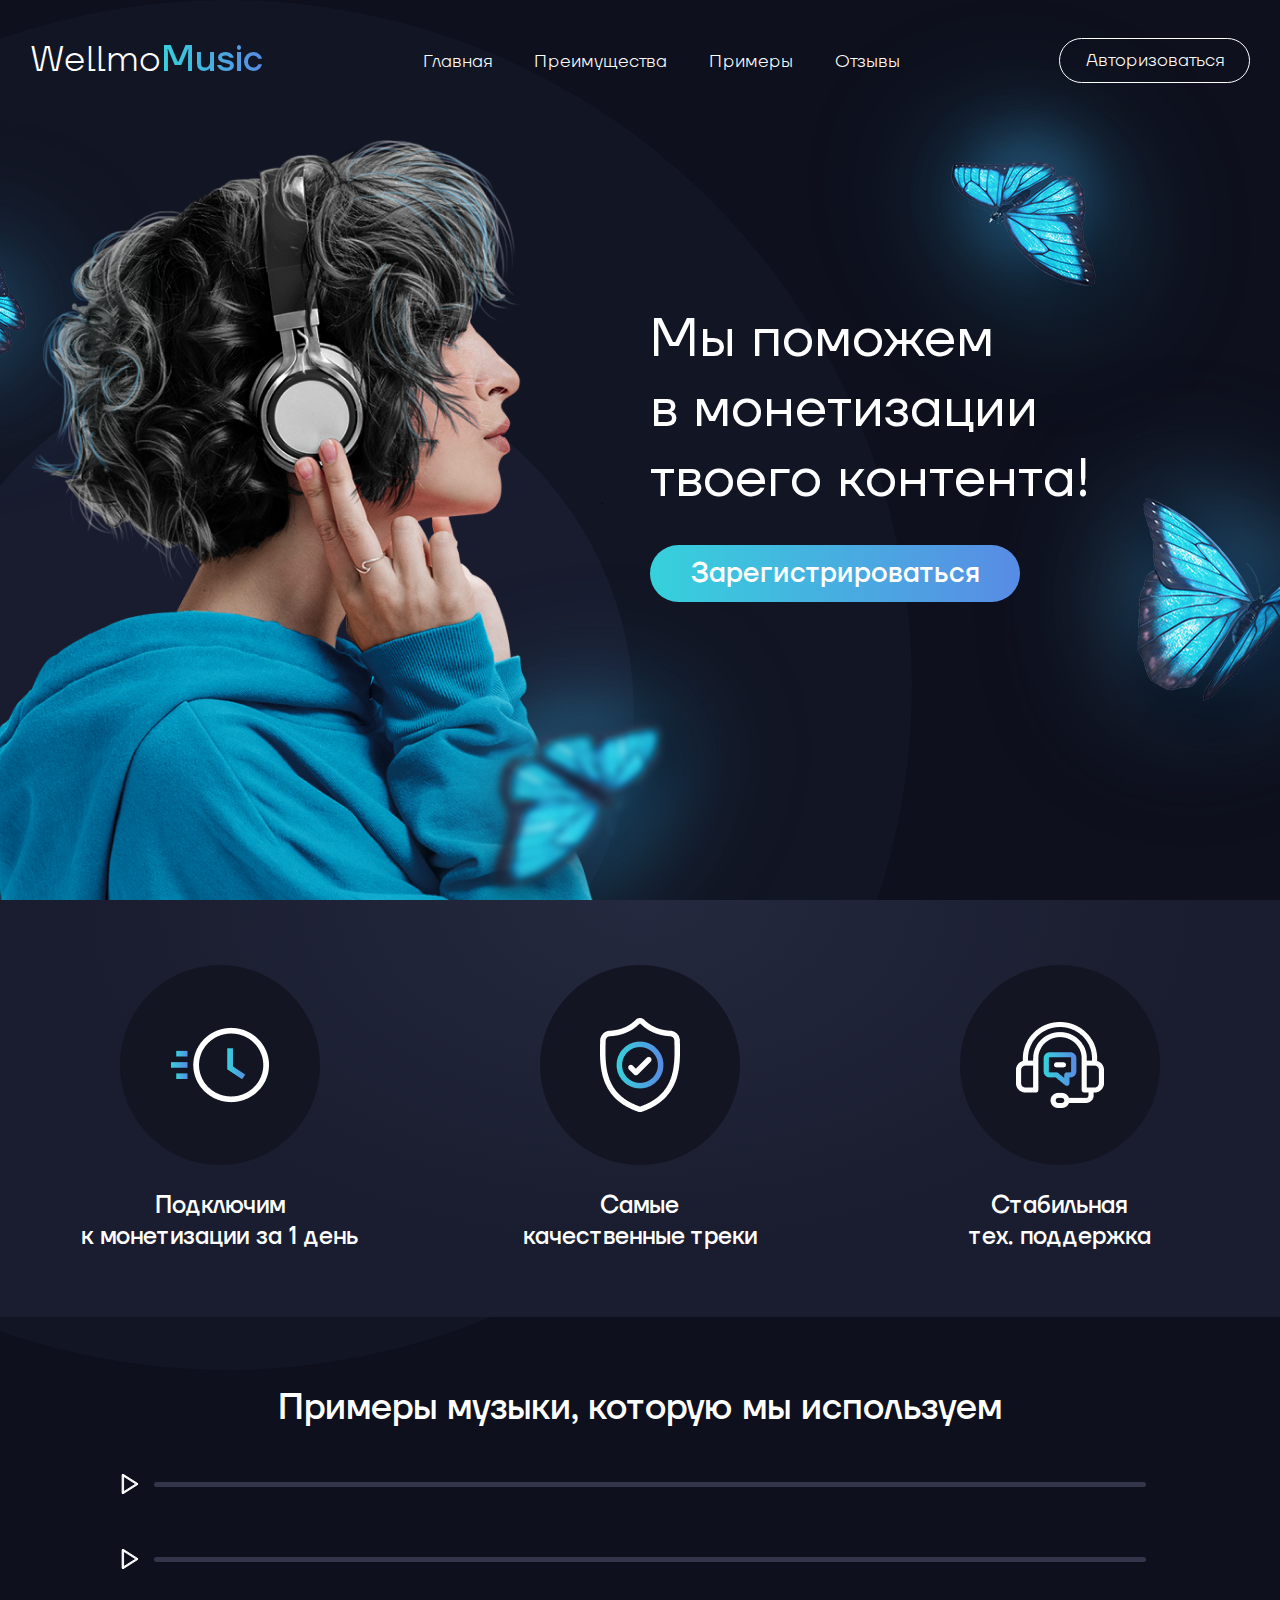
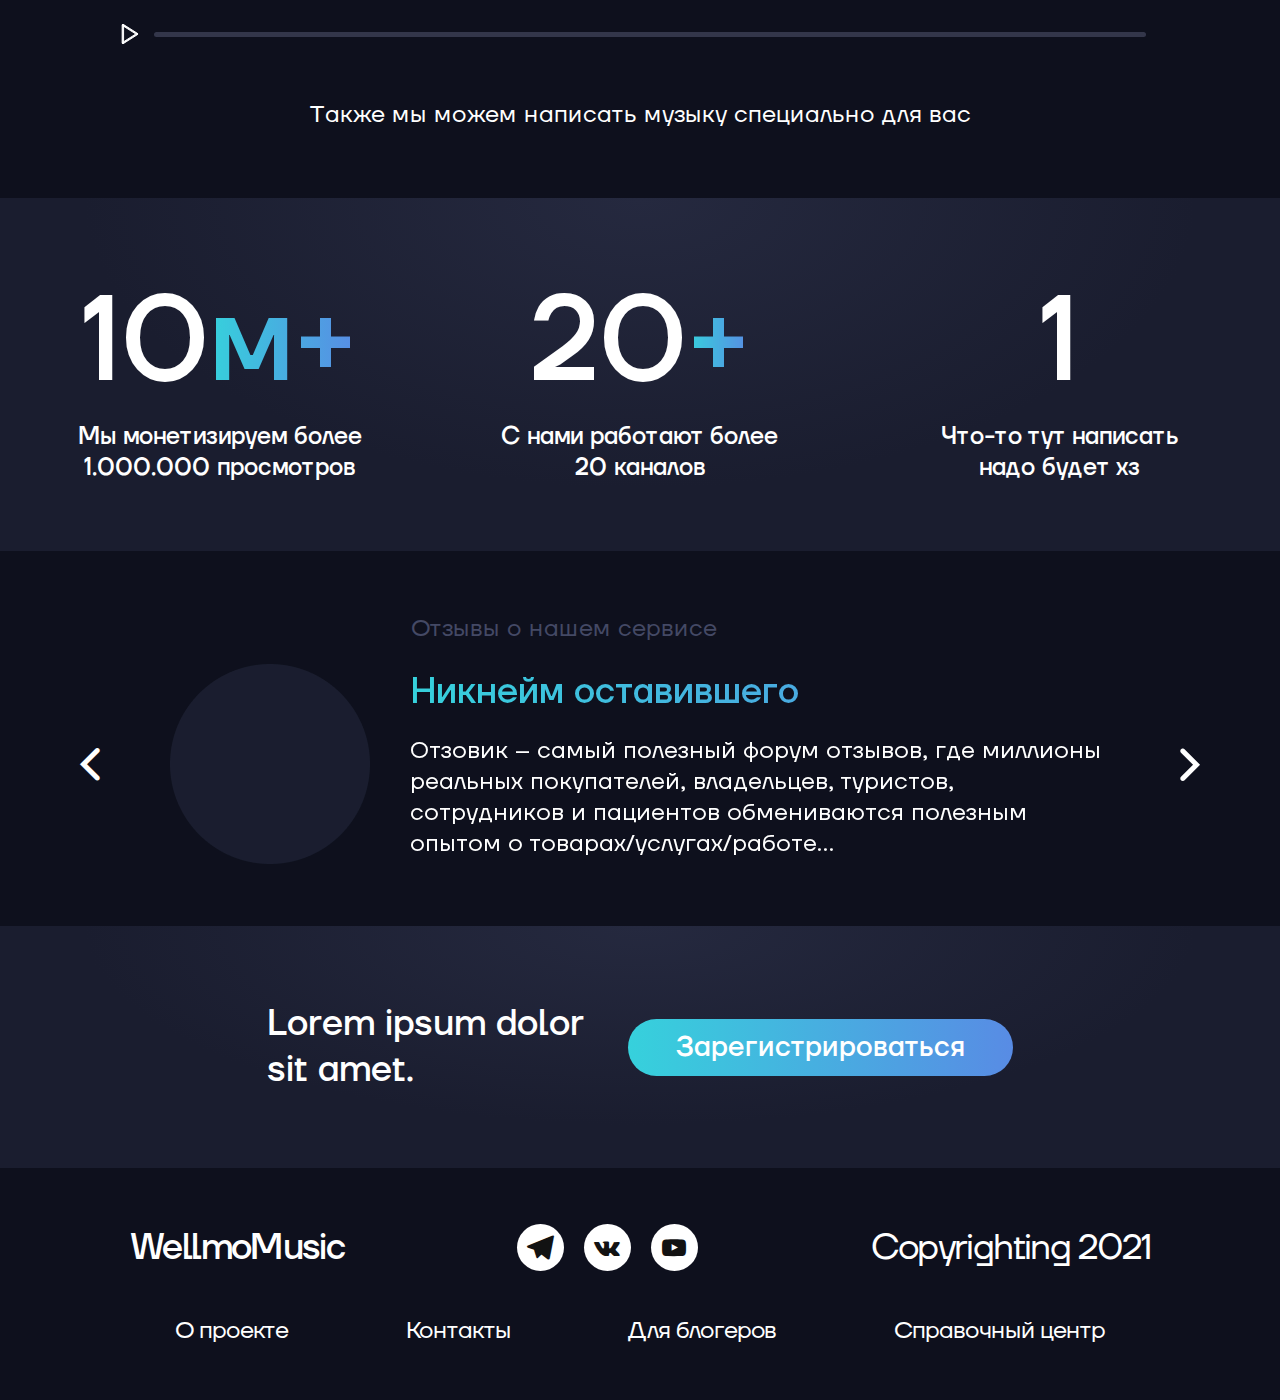
==== index.html @ b35d9ac4 "Add files via upload" ====
<!DOCTYPE html>
<html lang="ru">
	 <head>
	<title>Главная</title>
	<meta charset="UTF-8">
	<meta name="format-detection" content="telephone=no">
	<link rel="stylesheet" href="css/style.min.css">
	<link rel="shortcut icon" href="favicon.ico">
	<!-- <meta name="robots" content="noindex, nofollow"> -->
	<!-- <meta name="viewport" content="width=device-width, initial-scale=1.0, maximum-scale=1.0, user-scalable=0"> -->
	<meta name="viewport" content="width=device-width, initial-scale=1.0">
</head>
	<body>
		<div class="wrapper">
			<header class="header">
	<div class="header__container _container">
		<div class="header__content">
			<div class="header__logo">
				<a href="" class="logo__text">Wellmo</a>
				<a href="" class="logo__music">Music</a>
			</div>
			<div class="header__menu menu">
				<div class="menu__icon icon-menu">
					<span></span>
					<span></span>
					<span></span>
				</div>
				<nav class="menu__body">
					<ul class="menu__list">
						<li class="menu__item"><a href="" class="menu__link">Главная</a></li>
						<li class="menu__item"><a href="" class="menu__link">Преимущества</a></li>
						<li class="menu__item"><a href="" class="menu__link">Примеры</a></li>
						<li class="menu__item"><a href="" class="menu__link">Отзывы</a></li>
					</ul>
				</nav>
			</div>
			<a data-da=".menu__body,550" href="#register" class="header__button-login _popup-link">Авторизоваться</a>
		</div>
	</div>
</header>
			<main class="page">
				<section class="page__main-slider main-slider">
					<div class="main-slider__slider">
						<div class="main-slider__slide">
							<div class="slide__body">
								<div class="slide__content _container">
									<div class="image__fon">
										<div class="fon__image-2"></div>
										<img class="fon__image-1" src="./img/icons/ellipse-two.svg" alt="">
										<img class="fon__image-3" src="./img/girl.png" alt="">
										<img class="fon__image-4" src="./img/butterfly-1.png" alt="">
										<img class="fon__image-5" src="./img/butterfly-2.png" alt="">
										<img class="fon__image-6" src="./img/butterfly-3.png" alt="">
										<img class="fon__image-7" src="./img/butterfly-4.png" alt="">
									</div>
									<div class="slide__block">
										<div class="slide__title">
											<div class="slide__text">Мы поможем<br>
												в монетизации<br>
												твоего контента!</div>
											<a href="#login" class="slide__button button _popup-link">Зарегистрироваться</a>
										</div>
									</div>
								</div>
							</div>
						</div>
					</div>
				</section>
				<section class="page__benefits benefits">
					<div class="benefits__content _container">
						<div class="benefits__body">
							<div class="benefits__column">
								<div class="benefits__item item-benefits">
									<div class="item-benefits__image">
										<img src="./img/fast.png" alt="">
									</div>
									<div class="item-benefits__text">
										Подключим<br>
										к монетизации за 1 день
									</div>
								</div>
							</div>
							<div class="benefits__column">
								<div class="benefits__item item-benefits">
									<div class="item-benefits__image">
										<img src="./img/shield.png" alt="">
									</div>
									<div class="item-benefits__text">
										Самые<br> качественные треки
									</div>
								</div>
							</div>
							<div class="benefits__column">
								<div class="benefits__item item-benefits">
									<div class="item-benefits__image">
										<img src="./img/headphones.png" alt="">
									</div>
									<div class="item-benefits__text">
										Стабильная<br>
										тех. поддержка
									</div>
								</div>
							</div>
						</div>
					</div>
				</section>
				<section class="page__music music">
					<div class="music__content _container">
						<div class="music__title">Примеры музыки, которую мы используем</div>
						<div class="container">
							<div class="music__audioPlayer">
								<div class="audioPlayer">
									<audio crossorigin>
										<source src="https://s3-us-west-2.amazonaws.com/s.cdpn.io/355309/Swing_Jazz_Drum.mp3" type="audio/mpeg">
									</audio>
								</div>
								<div class="audioPlayer-two">
									<audio crossorigin>
										<source src="https://s3-us-west-2.amazonaws.com/s.cdpn.io/355309/Swing_Jazz_Drum.mp3" type="audio/mpeg">
									</audio>
								</div>
								<div class="audioPlayer-tree">
									<audio crossorigin>
										<source src="https://s3-us-west-2.amazonaws.com/s.cdpn.io/355309/Swing_Jazz_Drum.mp3" type="audio/mpeg">
									</audio>
								</div>
							</div>
						</div>
						<div class="music__subtitle">Также мы можем написать музыку специально для вас</div>
					</div>
				</section>
				<section class="page__benefits-two benefits">
					<div class="benefits__content _container">
						<div class="benefits__body">
							<div class="benefits__column">
								<div class="benefits__item item-benefits">
									<div class="item-benefits__description">
										<div class="item-benefits__title">10</div>
										<div class="item-benefits__subtitle">м+</div>
									</div>
									<div class="item-benefits__text">
										Мы монетизируем более<br>
										1.000.000 просмотров
									</div>
								</div>
							</div>
							<div class="benefits__column">
								<div class="benefits__item item-benefits">
									<div class="item-benefits__description">
										<div class="item-benefits__title">20</div>
										<div class="item-benefits__subtitle">+</div>
									</div>
									<div class="item-benefits__text">
										С нами работают более<br>
										20 каналов
									</div>
								</div>
							</div>
							<div class="benefits__column">
								<div class="benefits__item item-benefits">
									<div class="item-benefits__description">
										<div class="item-benefits__title">1</div>
									</div>
									<div class="item-benefits__text">
										Что-то тут написать<br>
										надо будет хз
									</div>
								</div>
							</div>
						</div>
					</div>
				</section>
				<section class="page__reviews reviews">
					<div class="reviews__content _container">
						<div class="reviews__title">Отзывы о нашем сервисе</div>
						<div class="reviews__body">
							<div class="reviews__arrow-prev _icon-arrow"></div>
							<div class="reviews__slider _swiper">
								<div class="reviews__slide slide-reviews">
									<div class="slide-reviews__image">
										<img src="./img/slide-reviews.png" alt="">
									</div>
									<div class="slide-reviews__text">
										<div class="slide-reviews__name">Никнейм оставившего</div>
										<div class="slide-reviews__subname">Отзовик – самый полезный форум отзывов, где миллионы реальных покупателей, владельцев, туристов, сотрудников и пациентов обмениваются полезным опытом о товарах/услугах/работе...</div>
									</div>
								</div>
								<div class="reviews__slide slide-reviews">
									<div class="slide-reviews__image">
										<img src="./img/slide-reviews.png" alt="">
									</div>
									<div class="slide-reviews__text">
										<div class="slide-reviews__name">Никнейм оставившего</div>
										<div class="slide-reviews__subname">Отзовик – самый полезный форум отзывов, где миллионы реальных покупателей, владельцев, туристов, сотрудников и пациентов обмениваются полезным опытом о товарах/услугах/работе...</div>
									</div>
								</div>
								<div class="reviews__slide slide-reviews">
									<div class="slide-reviews__image">
										<img src="./img/slide-reviews.png" alt="">
									</div>
									<div class="slide-reviews__text">
										<div class="slide-reviews__name">Никнейм оставившего</div>
										<div class="slide-reviews__subname">Отзовик – самый полезный форум отзывов, где миллионы реальных покупателей, владельцев, туристов, сотрудников и пациентов обмениваются полезным опытом о товарах/услугах/работе...</div>
									</div>
								</div>
							</div>
							<div class="reviews__arrow-next _icon-arrow"></div>
						</div>
					</div>
				</section>
				<section class="page__register register">
					<div class="register__content _container">
						<div class="register__text">Lorem ipsum dolor<br> sit amet.</div>
						<a href="#login" class="register__button button _popup-link">Зарегистрироваться</a>
					</div>
				</section>
			</main>
			<footer class="footer">
	<div class="footer__container _container">
		<div class="footer__content">
			<div class="footer__top top-footer">
				<a href="" class="top-footer__logo">
					WellmoMusic
				</a>
				<div class="top-footer__social">
					<a href="" class="top-footer__icon _icon-telegram"></a>
					<a href="" class="top-footer__icon _icon-vk"></a>
					<a href="" class="top-footer__icon _icon-youtube"></a>
				</div>
				<div class="top-footer__copy">Copyrighting 2021</div>
			</div>
			<div class="footer__bottom bottom-footer">
				<div class="bottom-footer__menu">
					<ul class="bottom-footer__list">
						<li class="bottom-footer__item"><a href="" class="bottom-footer__link">О проекте</a></li>
						<li class="bottom-footer__item"><a href="" class="bottom-footer__link">Контакты</a></li>
						<li class="bottom-footer__item"><a href="" class="bottom-footer__link">Для блогеров</a></li>
						<li class="bottom-footer__item"><a href="" class="bottom-footer__link">Справочный центр</a></li>
					</ul>
				</div>
				<div class="bottom-footer__copy">Copyrighting 2021</div>
			</div>
		</div>
	</div>
</footer>
		</div>
		<div class="popup popup_login">
	<div class="popup__content">
		<div class="popup__body">
			<div class="popup__close"></div>
			<div class="popup__login">
				<div class="login__title">
					<div class="login__left">Регистрация</div>
					<a href="" class="login__right _icon-arrow">Вернуться назад</a>
				</div>
				<form action="#" id="form" class="login__form form-login">
					<div class="form-login__column">
						<div class="form-login__items">
							<div class="form-login__item">
								<label class="form-login__label" for="name">Ваше имя:</label>
								<input id="name" tabindex="1" autocomplete="off" name="form[]" placeholder="Шаблон под текст" class="form-login__input" type="name">
							</div>
							<div class="form-login__item">
								<label class="form-login__label" for="text">Название канала:</label>
								<input id="text" tabindex="2" autocomplete="off" name="form[]" value="" placeholder="Шаблон под текст" class="form-login__input" type="text">
							</div>
						</div>
					</div>
					<div class="form-login__column">
						<div class="form-login__item">
							<label class="form-login__label" for="text">Ссылка на ваш канал:</label>
							<input id="text" tabindex="1" autocomplete="off" name="form[]" placeholder="https://видеоприколы.ком" class="form-login__input" type="text">
						</div>
					</div>
					<div class="form-login__column column-form-login">
						<div class="column-form-login__items">
							<div class="column-form-login__form">
								<div class="column-form-login__item form-login">
									<label class="form-login__label" for="text">Количество подписчиков:</label>
									<input id="text" tabindex="2" autocomplete="off" name="form[]" value="" placeholder="Шаблон под текст" class="form-login__input" type="text">
								</div>
								<div class="column-form-login__item form-login">
									<label class="form-login__label" for="email">Как можно с вами связаться:</label>
									<input id="email" tabindex="3" autocomplete="off" name="form[]" value="" placeholder="Вк, Тг, Почта etc" class="form-login__input _email" type="email">
								</div>
							</div>
						</div>
						<div class="column-form-login__items">
							<div class="column-form-login__buttons">
								<div class="column-form-login__button">
									<div class="form-login__label-button">Youtube anatitics:</div>
									<div class="form-login__btn">
										<a href="" class="form-login__button _icon-cloud">Загрузить скриншоты</a>
									</div>
								</div>
								<button type="submit" class="form-login__button">Оставить заявку</button>
							</div>
						</div>
					</div>
				</form>
			</div>
		</div>
	</div>
</div>

<div class="popup popup_register">
	<div class="popup__content">
		<div class="popup__body">
			<div class="popup__close"></div>
			<div class="popup__login">
				<div class="login__title">
					<div class="login__left">Авторизация</div>
					<a href="" class="login__right _icon-arrow">Вернуться назад</a>
				</div>
				<form action="#" id="form" class="register__form form-register">
					<div class="form-register__item-canal">
						<label class="form-register__label" for="text">Название канала:</label>
						<input id="text" tabindex="2" autocomplete="off" name="form[]" value="" placeholder="Шаблон под текст" class="form-register__input" type="text">
					</div>
					<div class="form-register__items">
						<div class="form-register__item">
							<label class="form-register__label" for="password">Введите пароль:</label>
							<input id="password" tabindex="2" autocomplete="off" name="form[]" value="" placeholder="Шаблон под текст" class="form-register__input" type="password">
						</div>
						<div class="form-register__button">Войти</div>
					</div>
				</form>
			</div>
		</div>
	</div>
		<!-- Swiper -->
<!-- <script src="https://unpkg.com/swiper/swiper-bundle.min.js"></script> -->
<script src="js/vendors.min.js"></script>
<script src="js/app.min.js"></script>
	</body>
</html>
---- css/style.min.css ----
@charset "UTF-8";
@font-face {
  font-family: "Gilroy-Bold";
  font-display: swap;
  src: url("../fonts/Gilroy-Bold.woff2") format("woff2"), url("../fonts/Gilroy-Bold.woff") format("woff");
  font-weight: 400;
  font-style: normal;
}
@font-face {
  font-family: "Gilroy-Medium";
  font-display: swap;
  src: url("../fonts/Gilroy-Medium.woff2") format("woff2"), url("../fonts/Gilroy-Medium.woff") format("woff");
  font-weight: 400;
  font-style: normal;
}
@font-face {
  font-family: "Gilroy-SemiBold";
  font-display: swap;
  src: url("../fonts/Gilroy-SemiBold.woff2") format("woff2"), url("../fonts/Gilroy-SemiBold.woff") format("woff");
  font-weight: 400;
  font-style: normal;
}
@font-face {
  font-family: "Gilroy-Regular";
  font-display: swap;
  src: url("../fonts/Gilroy-Regular.woff2") format("woff2"), url("../fonts/Gilroy-Regular.woff") format("woff");
  font-weight: 400;
  font-style: normal;
}
@font-face {
  font-family: "icons";
  font-display: swap;
  src: url("../fonts/icons.woff") format("woff"), url("../fonts/icons.woff2#icons") format("woff2");
  font-weight: normal;
  font-style: normal;
  font-display: block;
}
@font-face {
  font-family: "TT Firs Neue";
  src: local("TTFirsNeue Light"), local("TTFirsNeue-Light"), url("../fonts/TTFirsNeue-Light.woff2") format("woff2"), url("../fonts/TTFirsNeue-Light.woff") format("woff"), url("../fonts/TTFirsNeue-Light.ttf") format("truetype");
  font-weight: 300;
  font-style: normal;
}
@font-face {
  font-family: "TT Firs Neue";
  src: local("TTFirsNeue Medium"), local("TTFirsNeue-Medium"), url("../fonts/TTFirsNeue-Medium.woff2") format("woff2"), url("../fonts/TTFirsNeue-Medium.woff") format("woff"), url("../fonts/TTFirsNeue-Medium.ttf") format("truetype");
  font-weight: 500;
  font-style: normal;
}
@font-face {
  font-family: "TT Firs Neue";
  src: local("TTFirsNeue Regular"), local("TTFirsNeue-Regular"), url("../fonts/TTFirsNeue-Regular.woff2") format("woff2"), url("../fonts/TTFirsNeue-Regular.woff") format("woff"), url("../fonts/TTFirsNeue-Regular.ttf") format("truetype");
  font-weight: 400;
  font-style: normal;
}
[class^=_icon-]:before,
[class*=" _icon-"]:before {
  font-family: "icons";
  font-style: normal;
  font-weight: normal;
  font-variant: normal;
  text-transform: none;
  line-height: 1;
  -webkit-font-smoothing: antialiased;
  -moz-osx-font-smoothing: grayscale;
}

[class^=_icon-]:before,
[class*=" _icon-"]:before {
  display: block;
}

._icon-youtube:before {
  content: "\e901";
}

._icon-vk:before {
  content: "\e900";
}

._icon-telegram-form:before {
  content: "\e902";
  color: #fff;
}

._icon-cloud:before {
  content: "\e903";
  color: #fff;
}

._icon-play:before {
  content: "\e904";
  color: #fff;
}

._icon-telegram:before {
  content: "\e905";
}

._icon-arrow:before {
  content: "\e906";
  color: #fff;
}

* {
  padding: 0px;
  margin: 0px;
  border: 0px;
}

*,
*:before,
*:after {
  -moz-box-sizing: border-box;
  -webkit-box-sizing: border-box;
  box-sizing: border-box;
}

aside,
nav,
footer,
header,
section {
  display: block;
}

html {
  font-size: 24px;
}

html,
body {
  height: 100%;
  min-width: 360px;
}

body {
  line-height: 1;
  font-family: "TT Firs Neue";
  -ms-text-size-adjust: 100%;
  -moz-text-size-adjust: 100%;
  -webkit-text-size-adjust: 100%;
}

input,
button,
textarea {
  font-family: "TT Firs Neue";
  font-size: inherit;
}

input::-ms-clear {
  display: none;
}

button {
  cursor: pointer;
  background-color: inherit;
}

button::-moz-focus-inner {
  padding: 0;
  border: 0;
}

a,
a:visited {
  text-decoration: none;
}

a:hover {
  text-decoration: none;
}

ul li {
  list-style: none;
}

img {
  vertical-align: top;
}

h1,
h2,
h3,
h4,
h5,
h6 {
  font-weight: inherit;
  font-size: inherit;
}

/*
&::-webkit-scrollbar {
	display: none;
}
*/
body {
  color: #FFFFFF;
  background: #0E101D;
}
body._lock {
  overflow: hidden;
}

.wrapper {
  width: 100%;
  min-height: 100%;
  overflow: hidden;
  display: flex;
  flex-direction: column;
  background: #0E101D;
}
._container {
  max-width: 1220px;
  margin: 0 auto;
}
@media (max-width: 1232px) {
  ._container {
    max-width: 970px;
  }
}
@media (max-width: 991.98px) {
  ._container {
    max-width: 750px;
  }
}
@media (max-width: 767.98px) {
  ._container {
    max-width: none;
    padding: 0 10px;
  }
}

.button {
  display: inline-flex;
  justify-content: center;
  align-items: center;
  padding: 11px 48px;
  font-weight: 500;
  font-size: 28px;
  line-height: 35px;
  color: #FFFFFF;
  border-radius: 44.5546px;
  transition: all 0.3s ease 0s;
  background: linear-gradient(90deg, #36D1DC 0%, #5B86E5 107.92%);
}
@media (any-hover: hover) {
  .button:hover {
    transition: all 0.3s ease 0s;
    background: linear-gradient(90deg, #2cb5bf 0%, #5B86E5 107.92%);
  }
}
@media (max-width: 479.98px) {
  .button {
    padding: 11px 0px;
    width: 100%;
  }
}

.select {
  position: relative;
}
.select__item {
  position: relative;
}
.select__title {
  color: #000;
  border: 1px solid #d9d9d9;
  background-color: #fff;
  cursor: pointer;
  border-radius: 4px;
}
@media (max-width: 991.98px) {
  .select__title {
    font-size: 18px;
  }
}
.select__value {
  display: flex;
  font-size: 14px;
  height: 30px;
  padding: 0px 15px;
  align-items: center;
  justify-content: space-between;
  flex-direction: row-reverse;
}
.select__value span {
  height: 1em;
  overflow: hidden;
  display: -webkit-box;
  -webkit-line-clamp: 1;
  -webkit-box-orient: vertical;
}
.select__value:before {
  content: "";
  display: inline-block;
  transition: all 0.3s ease 0s;
  width: 11px;
  height: 7px;
  background: url("../img/icons/select.svg") center/100% no-repeat;
}
.select__input {
  width: 100%;
  background-color: transparent;
  height: 100%;
}
.select__options {
  color: #000;
  position: absolute;
  top: 29px;
  border-radius: 0 0 4px 4px;
  min-width: 100%;
  left: 0;
  background-color: #fff;
  border-top: 0;
  border: 1px solid #d9d9d9;
  border-top: 0;
  font-size: 14px;
  padding: 10px 0px 5px 0px;
}
@media (max-width: 991.98px) {
  .select__options {
    font-size: 18px;
  }
}
.select__option {
  cursor: pointer;
  padding: 5px 15px;
  margin: 0px 0px 0px 0px;
}
@media (min-width: 992px) {
  .select__option:hover {
    background: #d9d9d9;
  }
}
.select._active {
  z-index: 5;
}
.select._active .select__value:before {
  transform: rotate(-180deg);
}
.select._active .select__options {
  display: block;
}

input[type=text],
input[type=email],
input[type=tel],
textarea {
  -webkit-appearance: none;
  -moz-appearance: none;
  appearance: none;
}
input[type=text]:focus,
input[type=email]:focus,
input[type=tel]:focus,
textarea:focus {
  outline: none;
}

.input {
  border-radius: 0 !important;
  width: 100%;
  display: block;
  padding: 0px 20px;
}
textarea.input {
  resize: none;
  padding: 0px 0px;
}

.checkbox {
  position: relative;
}
.checkbox__input {
  position: absolute;
  width: 0;
  height: 0;
  opacity: 0;
  visibility: hidden;
}
.checkbox__input:checked + .checkbox__text:before {
  background: #fff url("../img/icons/check.svg") center no-repeat;
}
.checkbox__text {
  display: inline-flex;
  align-items: center;
  position: relative;
  font-size: 16px;
  color: #ffffff;
  letter-spacing: -0.3px;
  line-height: calc(20 / 16);
  cursor: pointer;
}
.checkbox__text:before {
  content: "";
  align-self: flex-start;
  margin: 0px 14px 0px 0px;
  flex: 0 0 20px;
  left: 0;
  top: 0;
  width: 20px;
  height: 18px;
  background: #fff;
  border: 1px solid #a7a9ac;
}
.checkbox a {
  color: #fff;
  text-decoration: underline;
}
@media (min-width: 992px) {
  .checkbox a:hover {
    text-decoration: none;
  }
}
.checkbox._error .checkbox__text:before {
  border: 1px solid #ee1212;
}

.options {
  display: flex;
  flex-direction: column;
  align-items: flex-start;
}
.options__item {
  position: relative;
  cursor: pointer;
}
.options__input {
  position: absolute;
  width: 0;
  height: 0;
  opacity: 0;
  left: 0;
  top: 0;
  visibility: hidden;
}
.options__input:checked + .options__text:after {
  transform: scale(1);
}
.options__text {
  display: inline-flex;
  align-items: center;
  position: relative;
  font-size: 16px;
  color: #ffffff;
  letter-spacing: -0.3px;
  line-height: calc(20 / 16);
}
.options__text:before {
  content: "";
  align-self: flex-start;
  margin: 0px 14px 0px 0px;
  flex: 0 0 20px;
  left: 0;
  top: 0;
  border-radius: 50%;
  width: 20px;
  height: 18px;
  background: #fff;
  border: 1px solid #a7a9ac;
}
.options__text:after {
  content: "";
  transition: all 0.3s ease 0s;
  transform: scale(0);
  width: 10px;
  height: 10px;
  border-radius: 50%;
  background-color: #77243a;
  position: absolute;
  left: 5px;
  top: 4px;
}

.rating {
  display: flex;
  align-items: flex-end;
  font-size: 40px;
  line-height: 0.75;
  transition: opacity 0.3s ease 0s;
}

.rating.rating_sending {
  opacity: 0.2;
}

.rating.rating_set .rating__active,
.rating.rating_set .rating__item {
  cursor: pointer;
}

.rating__body {
  position: relative;
}

.rating__body::before {
  content: "★★★★★";
  display: block;
}

.rating__active {
  position: absolute;
  width: 0%;
  height: 100%;
  top: 0;
  left: 0;
  overflow: hidden;
}

.rating__active::before {
  content: "★★★★★";
  position: absolute;
  width: 100%;
  height: 100%;
  top: 0;
  left: 0;
  color: #ffd300;
}

.rating__items {
  display: flex;
  position: absolute;
  width: 100%;
  height: 100%;
  top: 0;
  left: 0;
}

.rating__item {
  flex: 0 0 20%;
  height: 100%;
  opacity: 0;
}

.rating__value {
  font-size: 50%;
  line-height: 1;
  padding: 0px 0px 0px 10px;
}

.quantity {
  width: 88px;
  height: 40px;
  display: flex;
  border: 1px solid rgba(166, 166, 166, 0.45);
}
.quantity__button {
  flex: 0 0 30px;
  position: relative;
  cursor: pointer;
}
.quantity__button::before, .quantity__button::after {
  content: "";
  position: absolute;
  top: 50%;
  left: 50%;
  transition: all 0.3s ease 0s;
  margin: 0px 0px 0px -4.5px;
  background-color: #a6a6a6;
  width: 9px;
  height: 1px;
}
@media (min-width: 991.98px) {
  .quantity__button:hover::before, .quantity__button:hover::after {
    background-color: rgba(0, 0, 0, 0.5);
  }
}
.quantity__button_plus::before {
  transform: rotate(-90deg);
}
.quantity__input {
  flex: 1 1 auto;
}
.quantity__input input {
  height: 100%;
  color: #a6a6a6;
  font-size: 12px;
  width: 100%;
  text-align: center;
}

.row:after {
  display: block;
  content: "";
  clear: both;
}

.rub:after {
  content: "₽";
}

ol.counter {
  list-style-type: none;
  counter-reset: item;
}
ol.counter li {
  position: relative;
  padding: 0px 0px 0px 45px;
}
ol.counter li:before {
  counter-increment: item;
  content: counter(item);
  position: absolute;
  left: 0;
  top: 0;
  color: #818181;
  font-size: 14px;
  font-weight: 700;
  text-align: center;
  line-height: 26px;
  border-radius: 50%;
  width: 28px;
  height: 28px;
  border: 1px solid #4274bb;
}

.ellipsis {
  display: block;
  overflow: hidden;
  width: 100%;
  white-space: nowrap;
  text-overflow: ellipsis;
}

.es {
  overflow: hidden;
  white-space: nowrap;
  text-overflow: ellipsis;
}

.table {
  display: table;
  font-size: 0;
  width: 100%;
}

.trow {
  display: table-row;
}

.cell {
  display: table-cell;
}
.cell.full {
  width: 100%;
}

._ibg {
  position: relative;
}
._ibg img {
  position: absolute;
  width: 100%;
  height: 100%;
  top: 0;
  left: 0;
  object-fit: cover;
}

body.ie ._ibg {
  background-position: center;
  background-size: cover;
  background-repeat: no-repeat;
}
body.ie ._ibg img {
  width: 0;
  height: 0;
  opacity: 0;
  visibility: hidden;
}

._video {
  position: relative;
  overflow: hidden;
  height: 0;
  padding-bottom: 56.25%;
}
._video video,
._video iframe,
._video object,
._video embed {
  position: absolute;
  top: 0;
  left: 0;
  width: 100%;
  height: 100%;
}

.videobg video,
.videobg iframe,
.videobg object,
.videobg embed {
  position: fixed;
  top: 50%;
  left: 50%;
  min-width: 100%;
  min-height: 100%;
  width: auto;
  height: auto;
  z-index: -100;
  transform: translateX(-50%) translateY(-50%);
  background-size: cover;
}

._more-content {
  transition: all 0.3s ease 0s;
  overflow: hidden;
}

._more-link {
  cursor: pointer;
}
._more-link span {
  font-style: normal;
}
._more-link span:first-child {
  display: block;
}
._more-link span:last-child {
  display: none;
}
._more-link._active span {
  font-style: normal;
}
._more-link._active span:first-child {
  display: none;
}
._more-link._active span:last-child {
  display: block;
}

#map {
  background: url("../img/icons/loading.gif") center/50px no-repeat;
}

._swiper {
  overflow: hidden;
}
._swiper .swiper-wrapper {
  width: 100%;
  height: 100%;
  box-sizing: content-box;
  display: flex;
  position: relative;
}
._swiper.swiper-container-vertical .swiper-wrapper {
  flex-direction: column;
}
._swiper.swiper-container-autoheight .swiper-wrapper {
  align-items: flex-start;
}

.swiper-container-initialized .swiper-slide {
  flex-shrink: 0;
}

.swiper-container-android .swiper-slide,
.swiper-container-android .swiper-wrapper {
  transform: translate3d(0px, 0, 0);
}

.swiper-button-lock {
  display: none !important;
}

._tabs-block {
  display: none;
}
._tabs-block._active {
  display: block;
}

.mirror {
  transform: scale(-1, 1);
}

.nicescroll-rails {
  z-index: 1000 !important;
}

._custom-scroll {
  position: fixed;
  right: 0;
  top: 0;
  width: 3px;
  height: 100%;
  z-index: 1000;
}
._custom-scroll__line {
  background-color: rgba(0, 0, 0, 0.5);
  border-radius: 3px 0 0 3px;
  position: relative;
  left: 0;
  top: 0;
  width: 100%;
}

.popup {
  -webkit-overflow-scrolling: touch;
  z-index: 100;
  padding: 30px 10px;
  position: fixed;
  top: 0px;
  left: 0;
  width: 100%;
  height: 100%;
  transition: visibility 0.8s ease 0s;
  visibility: hidden;
}
.popup::before {
  content: "";
  background: rgba(14, 16, 29, 0.16);
  backdrop-filter: blur(73px);
  position: fixed;
  width: 100%;
  height: 100%;
  top: 0;
  left: 0;
  opacity: 0;
  transition: opacity 0.8s ease 0s;
}
.popup.show {
  visibility: visible;
  overflow: auto;
}
.popup.show::before {
  opacity: 1;
}
.popup.show .popup__body {
  transform: scale(1);
}
.popup._active {
  overflow: auto;
  visibility: visible;
}
.popup._active::before {
  opacity: 1;
}
.popup._active .popup__body {
  transition: all 0.3s ease 0.2s;
  transform: scale(1);
}
.popup__content {
  display: flex;
  flex-direction: column;
  align-items: center;
  min-height: 100%;
  flex: 1 1 auto;
  width: 100%;
  display: flex;
  justify-content: center;
  align-items: center;
}
.popup__body {
  transform: scale(0);
  transition: all 0.3s ease 0s;
  background: radial-gradient(55.66% 105.37% at 50% 0%, #25293F 0%, #1A1D2F 78.03%), linear-gradient(93.45deg, #C263FC 0%, #A119D8 98.91%);
  border-radius: 35px;
  padding: 45px 58px 67px 58px;
  width: 100%;
  max-width: 934px;
}
.popup__close {
  width: 15px;
  height: 15px;
  position: absolute;
  top: 0px;
  right: 0px;
  cursor: pointer;
  z-index: 30;
  background: url("../img/icons/close.svg") 0 0 no-repeat;
}

.login__title {
  display: flex;
  justify-content: space-between;
  margin: 0px 0px 30px 0px;
}
.login__right {
  display: flex;
  align-items: center;
  flex-direction: row-reverse;
  font-weight: 400;
  font-size: 18px;
  line-height: 23px;
  color: #5E627D;
}
.login__right::before {
  font-size: 12px;
  transform: rotate(-180deg);
  margin: 0px 0px 0px 8px;
  color: #5E627D;
}
.form-login__column {
  margin: 0px 0px 30px 0px;
}
.form-login__column:last-child {
  margin: 0px 0px 0px 0px;
}
.form-login__item {
  flex: 0 1 50%;
  margin: 0px 35px 0px 0px;
}
.form-login__item:last-child {
  margin: 0px 0px 0px 0px;
}
@media (max-width: 700px) {
  .form-login__item {
    flex: 1 1 100%;
    margin: 0px 0px 30px 0px;
  }
  .form-login__item:last-child {
    margin: 0px 0px 0px 0px;
  }
}
.form-login__items {
  display: flex;
}
@media (max-width: 700px) {
  .form-login__items {
    flex-direction: column;
  }
}
.form-login__label {
  font-weight: normal;
  font-size: 18px;
  line-height: 23px;
  color: #FFFFFF;
}
.form-login__input {
  display: flex;
  font-weight: 400;
  font-size: 18px;
  line-height: 23px;
  color: #5E627D;
  width: 100%;
  background: #0E101D;
  border-radius: 22px;
  padding: 10px 20px;
  height: 43px;
  margin: 15px 0px 0px 0px;
}
.form-login__label-button {
  font-weight: normal;
  font-size: 18px;
  line-height: 23px;
  color: #FFFFFF;
  margin: 0px 0px 15px 0px;
}
.form-login__buttons {
  display: flex;
  flex-direction: column;
  justify-content: space-between;
}
.form-login__btn {
  margin: 0px 0px 70px 0px;
}
@media (max-width: 711px) {
  .form-login__btn {
    margin: 0px 0px 30px 0px;
  }
}
.form-login__button {
  height: 42px;
  display: inline-flex;
  justify-content: center;
  align-items: center;
  font-weight: 500;
  font-size: 18px;
  line-height: 23px;
  width: 100%;
  color: #FFFFFF;
  border-radius: 44.5546px;
  transition: all 0.3s ease 0s;
  background: linear-gradient(90deg, #36D1DC 0%, #5B86E5 107.92%);
}
.form-login__button::before {
  margin: 0px 8px 0px 0px;
}
@media (any-hover: hover) {
  .form-login__button:hover {
    transition: all 0.3s ease 0s;
    background: linear-gradient(90deg, #2cb5bf 0%, #5B86E5 107.92%);
  }
}
@media (max-width: 479.98px) {
  .form-login__button {
    width: 100%;
  }
}

.column-form-login {
  display: flex;
  align-items: center;
}
@media (max-width: 711px) {
  .column-form-login {
    flex-direction: column;
    align-items: start;
  }
}
.column-form-login__items {
  flex: 0 1 50%;
}
@media (max-width: 711px) {
  .column-form-login__items {
    flex: 1 1 100%;
  }
}
.column-form-login__item {
  margin: 0px 35px 30px 0px;
}
.column-form-login__item:last-child {
  margin: 0px 35px 0px 0px;
}
@media (max-width: 711px) {
  .column-form-login__item {
    width: 100%;
    margin: 0px 0px 30px 0px;
  }
  .column-form-login__item:last-child {
    margin: 0px 0px 30px 0px;
  }
}
@media (max-width: 711px) {
  .column-form-login__form {
    display: flex;
    flex-direction: column;
  }
}
.column-form-login__button {
  display: flex;
  flex-direction: column;
}

.form-register__item {
  flex: 0 1 50%;
  margin: 0px 35px 0px 0px;
}
.form-register__item-canal {
  margin: 0px 0px 30px 0px;
}
.form-register__label {
  font-weight: normal;
  font-size: 18px;
  line-height: 23px;
  color: #FFFFFF;
}
.form-register__input {
  display: flex;
  font-weight: 400;
  font-size: 18px;
  line-height: 23px;
  color: #5E627D;
  width: 100%;
  background: #0E101D;
  border-radius: 22px;
  padding: 10px 20px;
  height: 43px;
  margin: 15px 0px 0px 0px;
}
.form-register__items {
  display: flex;
  align-items: flex-end;
  justify-content: flex-end;
}
.form-register__button {
  flex: 0 1 50%;
  height: 42px;
  display: inline-flex;
  justify-content: center;
  align-items: center;
  font-weight: 500;
  font-size: 18px;
  line-height: 23px;
  width: 100%;
  color: #FFFFFF;
  border-radius: 44.5546px;
  transition: all 0.3s ease 0s;
  background: linear-gradient(90deg, #36D1DC 0%, #5B86E5 107.92%);
}
@media (any-hover: hover) {
  .form-register__button:hover {
    transition: all 0.3s ease 0s;
    background: linear-gradient(90deg, #2cb5bf 0%, #5B86E5 107.92%);
  }
}
@media (max-width: 479.98px) {
  .form-register__button {
    width: 100%;
  }
}

.header {
  position: absolute;
  top: 0;
  left: 0;
  width: 100%;
  z-index: 50;
}
.header__content {
  display: flex;
  align-items: center;
  justify-content: space-between;
  padding-top: calc(25px + 20 * ((100vw - 320px) / 1600));
  padding-bottom: calc(25px + 20 * ((100vw - 320px) / 1600));
}
@media (max-width: 900px) {
  .header__content {
    margin: 0px 50px 0px 0px;
  }
}
.header__logo {
  display: flex;
}
.header__button-login {
  width: 191px;
  display: flex;
  align-items: center;
  justify-content: center;
  border: 1px solid #FFFFFF;
  box-sizing: border-box;
  border-radius: 47px;
  padding: 10px 26px;
  font-weight: 300;
  font-size: 18px;
  line-height: 23px;
  color: #FFFFFF;
}
@media (max-width: 550px) {
  .header__button-login {
    margin: 30px 0px 0px 0px;
  }
}

.logo__text {
  font-weight: 300;
  font-size: 36px;
  line-height: 46px;
  color: #FFFFFF;
}
.logo__music {
  font-weight: 500;
  font-size: 36px;
  line-height: 46px;
  background: linear-gradient(90deg, #36D1DC 0%, #5B86E5 107.92%);
  background-clip: text;
  -webkit-background-clip: text;
  color: transparent;
}

@media (max-width: 991.98px) {
  .menu__body {
    position: fixed;
    width: 100%;
    height: 100%;
    top: 97px;
    overflow: auto;
    left: -100%;
    transition: left 0.3s ease 0s;
    background: linear-gradient(90deg, #36D1DC 0%, #5B86E5 107.92%);
    padding: 30px;
    z-index: 10;
  }
  .menu__body._active {
    left: 0;
  }
}
@media (max-width: 767.98px) {
  .menu__body {
    top: 90px;
  }
}
@media (max-width: 550px) {
  .menu__body {
    display: flex;
    flex-direction: column;
    align-items: center;
  }
}
.menu__list {
  display: flex;
  align-items: center;
  margin: 0px -21px;
}
@media (max-width: 991.98px) {
  .menu__list {
    flex-direction: column;
    margin: -15px 0px;
  }
}
.menu__item {
  padding: 0px 21px;
}
@media (max-width: 991.98px) {
  .menu__item {
    padding: 15px 0px;
  }
}
.menu__link {
  font-weight: 300;
  font-size: 18px;
  line-height: 23px;
  color: #FFFFFF;
  transition: all 0.3s ease 0s;
}
.menu__link:hover {
  transition: all 0.3s ease 0s;
  color: #36D1DC;
}

.icon-menu {
  display: none;
}
@media (max-width: 991.98px) {
  .icon-menu {
    display: block;
    position: absolute;
    top: 45px;
    right: 10px;
    width: 30px;
    height: 18px;
    cursor: pointer;
    z-index: 5;
  }
  .icon-menu span {
    transition: all 0.3s ease 0s;
    top: calc(50% - 1px);
    left: 0px;
    position: absolute;
    width: 26px;
    height: 2px;
    background-color: #FFFFFF;
  }
  .icon-menu span:first-child {
    top: 0px;
  }
  .icon-menu span:last-child {
    top: auto;
    bottom: 0px;
  }
  .icon-menu._active span {
    transform: scale(0);
  }
  .icon-menu._active span:first-child {
    transform: rotate(-45deg);
    top: calc(50% - 1px);
  }
  .icon-menu._active span:last-child {
    transform: rotate(45deg);
    bottom: calc(50% - 1px);
  }
}
@media (max-width: 767.98px) {
  .icon-menu {
    top: 42px;
  }
}
@media (max-width: 550px) {
  .icon-menu {
    top: 38px;
  }
}

.footer {
  background: #0E101D;
  padding-top: calc(50px + 10 * ((100vw - 320px) / 1600));
  padding-bottom: calc(30px + 40 * ((100vw - 320px) / 1600));
}
.footer__content {
  padding: 0px 100px;
}
@media (max-width: 991.98px) {
  .footer__content {
    padding: 0px 0px 0px 0px;
  }
}
.footer__top {
  display: flex;
  align-items: center;
  justify-content: space-between;
  margin-bottom: calc(35px + 15 * ((100vw - 320px) / 1600));
}
@media (max-width: 479.98px) {
  .footer__top {
    flex-direction: column;
    justify-content: center;
  }
}
.footer__bottom {
  padding: 0px 45px 0px 45px;
}
@media (max-width: 991.98px) {
  .footer__bottom {
    padding: 0px 0px 0px 0px;
  }
}

.top-footer__logo {
  font-weight: 500;
  font-size: 36px;
  line-height: 46px;
  letter-spacing: -0.045em;
  color: #FFFFFF;
}
@media (max-width: 479.98px) {
  .top-footer__logo {
    margin: 0px 0px 30px 0px;
  }
}
.top-footer__social {
  display: flex;
}
.top-footer__copy {
  font-weight: 400;
  font-size: 36px;
  line-height: 46px;
  letter-spacing: -0.045em;
  color: #FFFFFF;
}
@media (max-width: 767.98px) {
  .top-footer__copy {
    display: none;
  }
}
.top-footer__icon {
  display: flex;
  align-items: center;
  justify-content: center;
  border-radius: 50%;
  background: #FFFFFF;
  margin: 0px 20px 0px 0px;
  width: 47px;
  height: 47px;
}
.top-footer__icon:last-child {
  margin: 0px 0px 0px 0px;
}
.top-footer__icon::before {
  color: #121212;
}

@media (max-width: 767.98px) {
  .bottom-footer__menu {
    margin: 0px 0px 30px 0px;
  }
}
.bottom-footer__list {
  display: flex;
  align-items: center;
  justify-content: space-between;
  margin: 0px -15px;
}
@media (max-width: 767.98px) {
  .bottom-footer__list {
    flex-wrap: wrap;
    justify-content: center;
    margin: 10px -25px;
  }
}
.bottom-footer__item {
  padding: 0px 15px;
}
@media (max-width: 767.98px) {
  .bottom-footer__item {
    padding: 10px 25px;
  }
}
.bottom-footer__link {
  font-weight: 400;
  font-size: 24px;
  line-height: 31px;
  letter-spacing: -0.045em;
  color: #FFFFFF;
  transition: all 0.3s ease 0s;
}
.bottom-footer__link:hover {
  transition: all 0.3s ease 0s;
  color: #36D1DC;
}
.bottom-footer__copy {
  display: none;
}
@media (max-width: 767.98px) {
  .bottom-footer__copy {
    display: flex;
    justify-content: center;
    text-align: center;
    display: block;
    font-weight: 400;
    font-size: 22px;
    line-height: 46px;
    letter-spacing: -0.045em;
    color: #FFFFFF;
  }
}

.page__main-slider {
  position: relative;
  min-height: 900px;
  z-index: 0;
}
.page__music {
  background: #0E101D;
  padding-top: calc(50px + 30 * ((100vw - 320px) / 1600));
  padding-bottom: calc(50px + 30 * ((100vw - 320px) / 1600));
}
.page__benefits {
  position: relative;
  z-index: 10;
  padding-top: calc(50px + 25 * ((100vw - 320px) / 1600));
  padding-bottom: calc(50px + 25 * ((100vw - 320px) / 1600));
  background: radial-gradient(55.66% 105.37% at 50% 0%, #25293F 0%, #1A1D2F 78.03%);
}
.page__benefits-two {
  padding-top: calc(50px + 30 * ((100vw - 320px) / 1600));
  padding-bottom: calc(50px + 30 * ((100vw - 320px) / 1600));
  background: radial-gradient(55.66% 105.37% at 50% 0%, #25293F 0%, #1A1D2F 78.03%);
}
.page__reviews {
  background: #0E101D;
  padding-top: calc(50px + 20 * ((100vw - 320px) / 1600));
  padding-bottom: calc(50px + 20 * ((100vw - 320px) / 1600));
}
.page__register {
  background: radial-gradient(55.66% 105.37% at 50% 0%, #25293F 0%, #1A1D2F 78.03%);
  padding-top: calc(60px + 25 * ((100vw - 320px) / 1600));
  padding-bottom: calc(60px + 25 * ((100vw - 320px) / 1600));
}

.slide__image {
  position: absolute;
  width: 100%;
  height: 100%;
  top: 0;
  left: 0;
  object-fit: cover;
  z-index: 0;
}
.slide__body {
  position: relative;
  height: 100%;
}
.slide__content {
  position: relative;
}
@media (max-width: 479.98px) {
  .slide__content {
    padding: 0px 5px 0px 5px;
  }
}
.slide__block {
  position: relative;
  top: 305px;
  z-index: 10;
  display: flex;
  align-items: center;
  justify-content: flex-end;
  right: 160px;
}
@media (max-width: 1232px) {
  .slide__block {
    right: 0;
  }
}
@media (max-width: 991.98px) {
  .slide__block {
    flex-direction: column;
    justify-content: center;
    top: 500px;
  }
}
@media (max-width: 479.98px) {
  .slide__block {
    top: 400px;
  }
}
.slide__text {
  font-weight: 400;
  font-size: 54px;
  line-height: 70px;
  color: #FFFFFF;
  text-align: left;
  margin: 0px 0px 30px 0px;
}
@media (max-width: 767.98px) {
  .slide__text br {
    display: none;
  }
}
.slide__button {
  width: 370px;
}
@media (max-width: 479.98px) {
  .slide__button {
    width: 100%;
  }
}

.fon__image-1 {
  position: absolute;
  z-index: 2;
  top: 120%;
  left: -112px;
}
.fon__image-2 {
  position: absolute;
  background: #121524;
  border-radius: 50%;
  width: 1370px;
  height: 1370px;
  top: 0;
  left: -40%;
  z-index: 0;
}
.fon__image-3 {
  position: absolute;
  top: 140px;
  left: -54px;
  z-index: 5;
  object-fit: cover;
}
@media (max-width: 479.98px) {
  .fon__image-3 {
    left: -200px;
  }
}
.fon__image-4 {
  position: absolute;
  top: 120px;
  left: -270px;
  z-index: 5;
}
.fon__image-5 {
  position: absolute;
  top: 0;
  right: 0;
  z-index: 5;
}
.fon__image-6 {
  position: absolute;
  top: 120%;
  right: -238px;
  z-index: 5;
}
.fon__image-7 {
  position: absolute;
  top: 190%;
  left: 25%;
  z-index: 8;
}

.benefits__body {
  display: flex;
  justify-content: space-between;
  margin: -10px -20px;
}
@media (max-width: 991.98px) {
  .benefits__body {
    flex-wrap: wrap;
    margin: -15px -15px;
  }
}
@media (max-width: 479.98px) {
  .benefits__body {
    margin: -20px 0px;
  }
}
.benefits__column {
  flex: 0 1 33.3333%;
  padding: 10px 20px;
}
@media (max-width: 991.98px) {
  .benefits__column {
    flex: 1 1 50%;
    padding: 15px 15px;
  }
}
@media (max-width: 479.98px) {
  .benefits__column {
    flex: 1 1 auto;
    padding: 20px 0px;
  }
}
.benefits__item {
  display: flex;
  flex-direction: column;
  justify-content: center;
  align-items: center;
  text-align: center;
  padding: 0px 10px;
}

.item-benefits__image {
  display: flex;
  align-items: center;
  justify-content: center;
  border-radius: 50%;
  background: #131522;
  width: 200px;
  height: 200px;
  margin: 0px 0px 25px 0px;
}
.item-benefits__image img {
  object-fit: cover;
}
.item-benefits__text {
  font-weight: 500;
  font-size: 24px;
  line-height: 31px;
  text-align: center;
  color: #FFFFFF;
}
.item-benefits__description {
  display: flex;
}
.item-benefits__title {
  font-weight: 500;
  font-size: 120px;
  line-height: 155px;
  text-align: center;
  color: #FFFFFF;
}
@media (max-width: 767.98px) {
  .item-benefits__title {
    font-size: 100px;
  }
}
.item-benefits__subtitle {
  font-weight: 500;
  font-size: 120px;
  line-height: 155px;
  text-align: center;
  background: linear-gradient(90deg, #36D1DC 0%, #5B86E5 107.92%);
  background-clip: text;
  -webkit-background-clip: text;
  color: transparent;
}
@media (max-width: 767.98px) {
  .item-benefits__subtitle {
    font-size: 100px;
  }
}

.music__title {
  font-weight: 500;
  font-size: 36px;
  line-height: 46px;
  text-align: center;
  color: #FFFFFF;
  margin-bottom: calc(37px + 10 * ((100vw - 320px) / 1600));
}
@media (max-width: 479.98px) {
  .music__title {
    font-size: 32px;
  }
}
.music__audioPlayer {
  padding: 0px 90px 0px 90px;
  margin-bottom: calc(44px + 13 * ((100vw - 320px) / 1600));
}
@media (max-width: 991.98px) {
  .music__audioPlayer {
    padding: 0px 0px 0px 0px;
  }
}
.music__subtitle {
  font-weight: 400;
  font-size: 24px;
  line-height: 31px;
  text-align: center;
  color: #FFFFFF;
}

.audioPlayer {
  margin: 0px 0px 55px 0px;
}
.audioPlayer:last-child {
  margin: 0px 0px 0px 0px;
}
.audioPlayer .controls {
  display: flex;
  justify-content: center;
  align-items: center;
  font-size: 16px;
}
.audioPlayer .controls .play {
  display: flex;
  align-items: center;
  margin: 0px 14px 0px 0px;
}
.audioPlayer .controls .timestamp {
  font-weight: 500;
  font-size: 24px;
  line-height: 31px;
  color: #FFFFFF;
  margin: 0px 0px 0px 14px;
}
.audioPlayer .controls .progress {
  flex: 0 1 100%;
  height: 5px;
  background: #33364A;
  border-radius: 6px;
  display: flex;
  position: relative;
}
.audioPlayer .controls .progress .fill {
  flex: 0 0 0%;
  border-radius: 6px;
  background: linear-gradient(90deg, #36D1DC 0%, #5B86E5 107.92%), linear-gradient(0deg, #FFFFFF, #FFFFFF);
}
.audioPlayer .controls .progress .fill .thumb {
  position: absolute;
}

.audioPlayer-two {
  margin: 0px 0px 55px 0px;
}
.audioPlayer-two:last-child {
  margin: 0px 0px 0px 0px;
}
.audioPlayer-two .controls {
  display: flex;
  justify-content: center;
  align-items: center;
  font-size: 16px;
}
.audioPlayer-two .controls .play {
  display: flex;
  align-items: center;
  margin: 0px 14px 0px 0px;
}
.audioPlayer-two .controls .timestamp {
  font-weight: 500;
  font-size: 24px;
  line-height: 31px;
  color: #FFFFFF;
  margin: 0px 0px 0px 14px;
}
.audioPlayer-two .controls .progress {
  flex: 0 1 100%;
  height: 5px;
  background: #33364A;
  border-radius: 6px;
  display: flex;
  position: relative;
}
.audioPlayer-two .controls .progress .fill {
  flex: 0 0 0%;
  border-radius: 6px;
  background: linear-gradient(90deg, #36D1DC 0%, #5B86E5 107.92%), linear-gradient(0deg, #FFFFFF, #FFFFFF);
}
.audioPlayer-two .controls .progress .fill .thumb {
  position: absolute;
}

.audioPlayer-tree {
  margin: 0px 0px 55px 0px;
}
.audioPlayer-tree .controls {
  display: flex;
  justify-content: center;
  align-items: center;
  font-size: 16px;
}
.audioPlayer-tree .controls .play {
  display: flex;
  align-items: center;
  margin: 0px 14px 0px 0px;
}
.audioPlayer-tree .controls .timestamp {
  font-weight: 500;
  font-size: 24px;
  line-height: 31px;
  color: #FFFFFF;
  margin: 0px 0px 0px 14px;
}
.audioPlayer-tree .controls .progress {
  flex: 0 1 100%;
  height: 5px;
  background: #33364A;
  border-radius: 6px;
  display: flex;
  position: relative;
}
.audioPlayer-tree .controls .progress .fill {
  flex: 0 0 0%;
  border-radius: 6px;
  background: linear-gradient(90deg, #36D1DC 0%, #5B86E5 107.92%), linear-gradient(0deg, #FFFFFF, #FFFFFF);
}
.audioPlayer-tree .controls .progress .fill .thumb {
  position: absolute;
}

.reviews__title {
  font-weight: 400;
  font-size: 24px;
  line-height: 31px;
  color: #444965;
  margin: 0px 0px 20px 0px;
  position: relative;
  left: 31.2%;
}
@media (max-width: 1232px) {
  .reviews__title {
    left: 39.2%;
  }
}
@media (max-width: 991.98px) {
  .reviews__title {
    text-align: center;
    left: 0;
  }
}
.reviews__body {
  display: flex;
  justify-content: space-between;
  align-items: center;
  min-width: 0;
  padding: 0px 50px 0px 50px;
}
@media (max-width: 767.98px) {
  .reviews__body {
    padding: 0px 20px 0px 20px;
  }
}
@media (max-width: 479.98px) {
  .reviews__body {
    padding: 0px 0px 0px 0px;
  }
}
@media (max-width: 767.98px) {
  .reviews__slider {
    display: flex;
    justify-content: center;
  }
}
.reviews__slide {
  display: flex;
  align-items: center;
}
@media (max-width: 991.98px) {
  .reviews__slide {
    flex-direction: column;
    justify-content: center;
    align-items: center;
    text-align: center;
  }
}
.reviews__arrow-next {
  cursor: pointer;
  display: flex;
  font-size: 33px;
  transform: rotate(-180deg);
  color: #FFFFFF;
  margin: 0px 0px 0px 50px;
}
@media (max-width: 767.98px) {
  .reviews__arrow-next {
    margin: 0px 0px 0px 20px;
  }
}
.reviews__arrow-prev {
  cursor: pointer;
  display: flex;
  font-size: 33px;
  color: #FFFFFF;
  margin: 0px 50px 0px 0px;
}
@media (max-width: 767.98px) {
  .reviews__arrow-prev {
    margin: 0px 20px 0px 0px;
  }
}

.slide-reviews {
  padding: 0px 20px 0px 20px;
}
@media (max-width: 767.98px) {
  .slide-reviews {
    padding: 0px 10px 0px 10px;
  }
}
@media (max-width: 479.98px) {
  .slide-reviews {
    padding: 0px 0px 0px 0px;
  }
}
.slide-reviews__image {
  margin: 0px 40px 0px 0px;
}
.slide-reviews__image img {
  width: 200px;
  height: 200px;
  object-fit: cover;
}
@media (max-width: 991.98px) {
  .slide-reviews__image {
    margin: 0px 0px 15px 0px;
  }
}
.slide-reviews__name {
  font-weight: 500;
  font-size: 36px;
  line-height: 46px;
  background: linear-gradient(90deg, #36D1DC 0%, #5B86E5 107.92%);
  background-clip: text;
  -webkit-background-clip: text;
  color: transparent;
  margin: 0px 0px 20px 0px;
}
@media (max-width: 991.98px) {
  .slide-reviews__name {
    text-align: center;
  }
}
.slide-reviews__subname {
  font-weight: normal;
  font-size: 24px;
  line-height: 31px;
  color: #FFFFFF;
}
@media (max-width: 991.98px) {
  .slide-reviews__subname {
    text-align: center;
  }
}

.register__content {
  display: flex;
  align-items: center;
  justify-content: center;
}
@media (max-width: 767.98px) {
  .register__content {
    flex-direction: column;
  }
}
.register__text {
  margin: 0px 22px 0px 0px;
  font-weight: 500;
  font-size: 36px;
  line-height: 46px;
  color: #FFFFFF;
}
@media (max-width: 767.98px) {
  .register__text {
    flex: 1 1 auto;
    text-align: center;
    margin: 0px 0px 30px 0px;
  }
}
@media (max-width: 479.98px) {
  .register__text {
    font-size: 32px;
  }
}
.register__button {
  margin: 0px 0px 0px 22px;
}
@media (max-width: 767.98px) {
  .register__button {
    margin: 0px 0px 0px 0px;
  }
}

.page {
  flex: 1 1 auto;
}
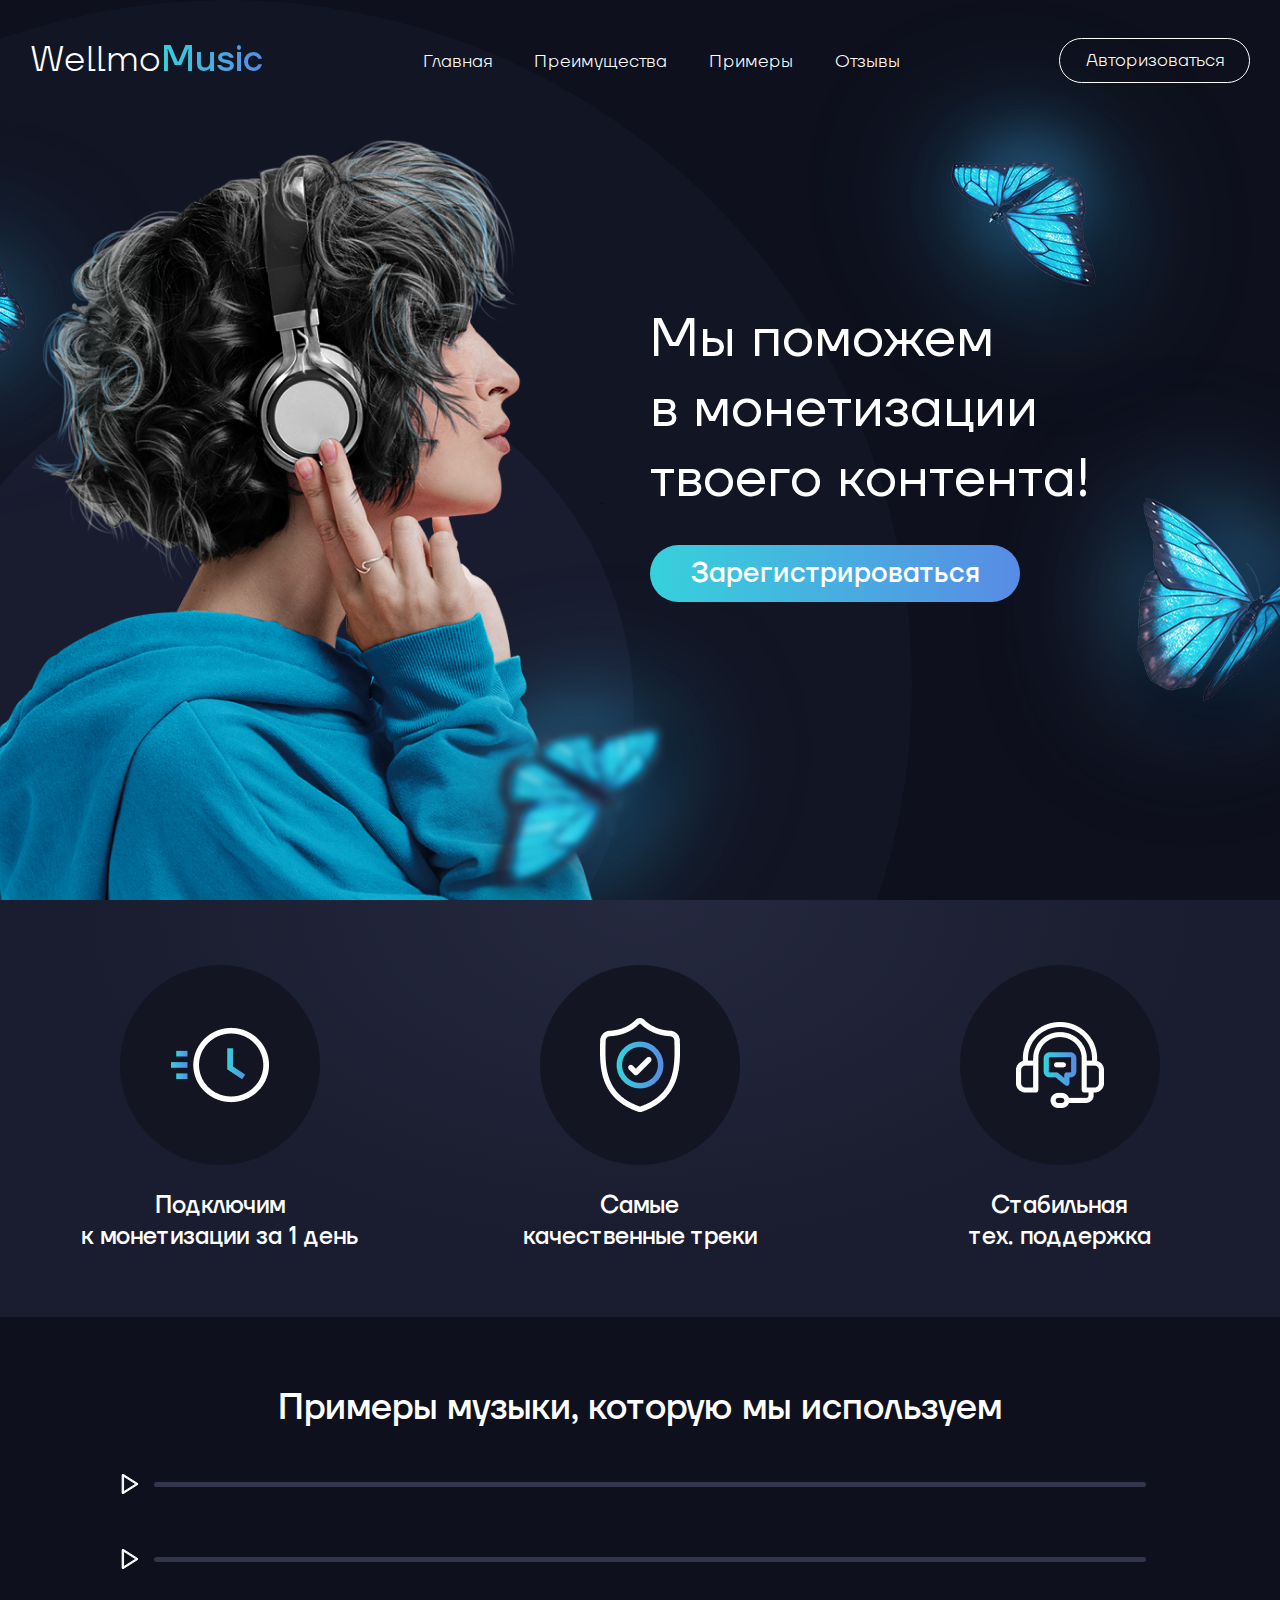
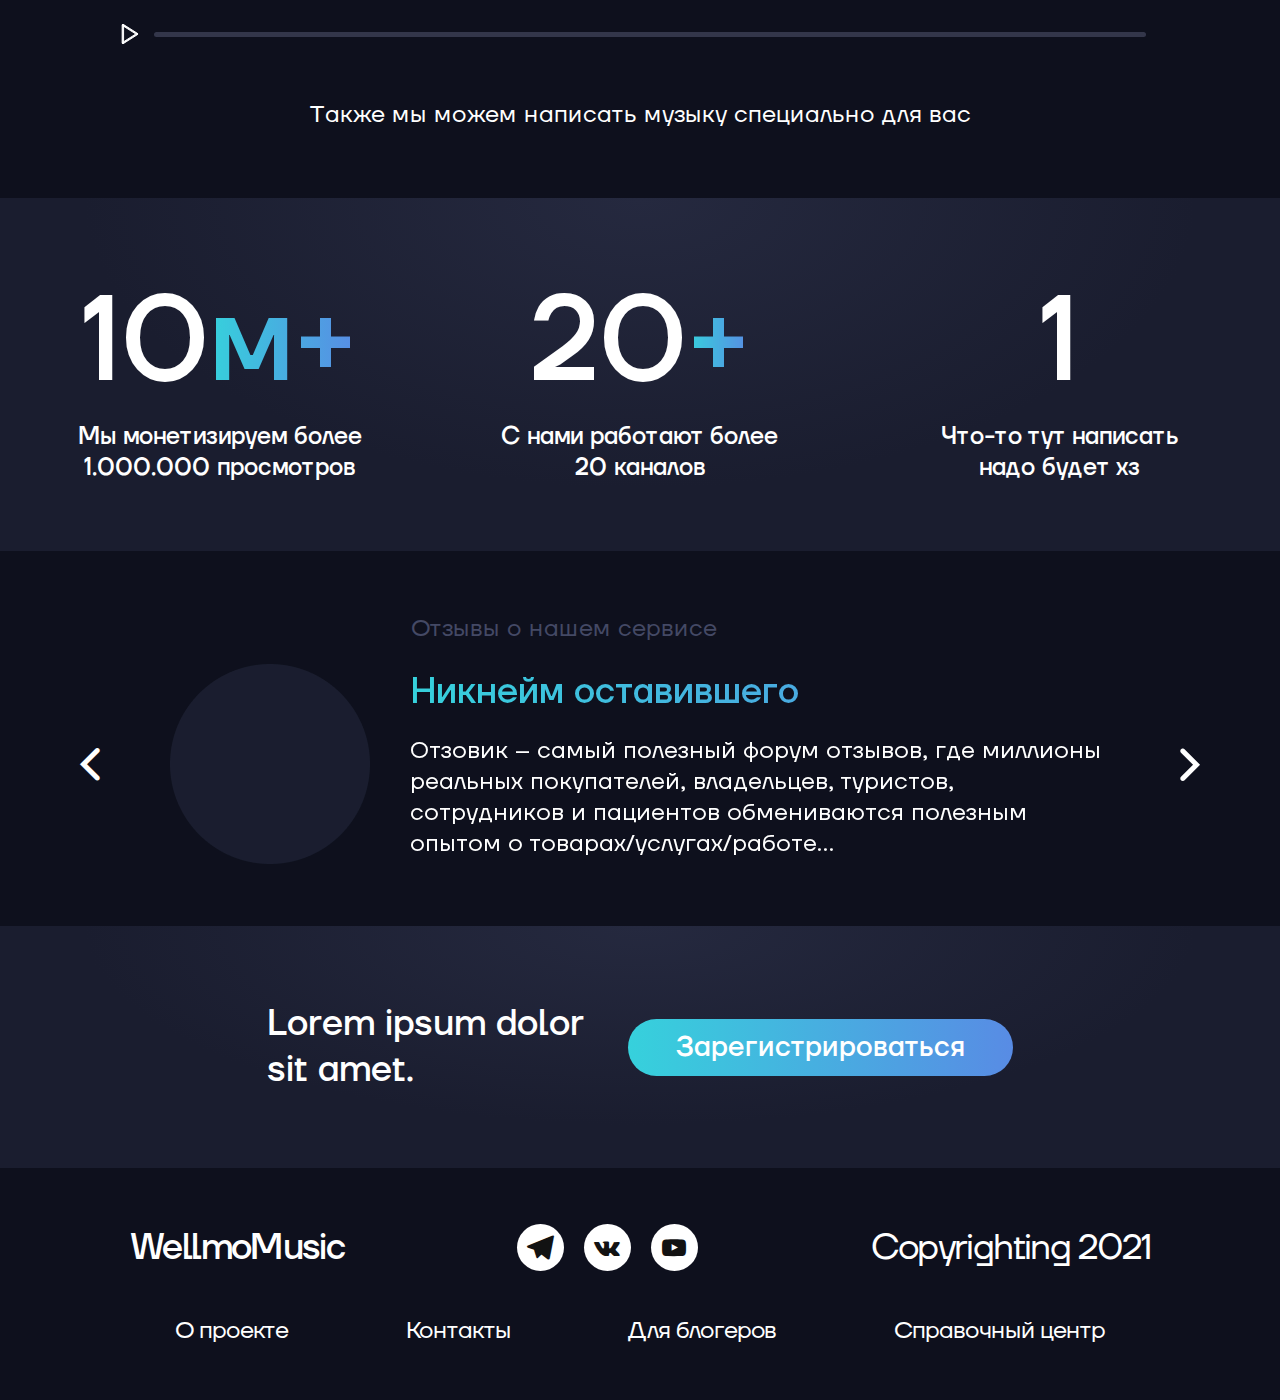
==== commit fa5ed764: "Add files via upload" ====
--- a/index.html
+++ b/index.html
@@ -34,7 +34,7 @@
 					</ul>
 				</nav>
 			</div>
-			<a data-da=".menu__body,550" href="#register" class="header__button-login _popup-link">Авторизоваться</a>
+			<a data-da=".menu__body,550" href="#login" class="header__button-login _popup-link">Авторизоваться</a>
 		</div>
 	</div>
 </header>
@@ -58,7 +58,7 @@
 											<div class="slide__text">Мы поможем<br>
 												в монетизации<br>
 												твоего контента!</div>
-											<a href="#login" class="slide__button button _popup-link">Зарегистрироваться</a>
+											<a href="#register" class="slide__button button _popup-link">Зарегистрироваться</a>
 										</div>
 									</div>
 								</div>
@@ -211,7 +211,7 @@
 				<section class="page__register register">
 					<div class="register__content _container">
 						<div class="register__text">Lorem ipsum dolor<br> sit amet.</div>
-						<a href="#login" class="register__button button _popup-link">Зарегистрироваться</a>
+						<a href="#register" class="register__button button _popup-link">Зарегистрироваться</a>
 					</div>
 				</section>
 			</main>
@@ -244,7 +244,8 @@
 	</div>
 </footer>
 		</div>
-		<div class="popup popup_login">
+		<!--
+<div class="popup popup_login">
 	<div class="popup__content">
 		<div class="popup__body">
 			<div class="popup__close"></div>
@@ -301,8 +302,91 @@
 			</div>
 		</div>
 	</div>
+</div>-->
+
+<div class="popup popup_register">
+	<div class="popup__content">
+		<div class="popup__body">
+			<div class="popup__close"></div>
+			<div class="popup__items">
+				<div class="popup__title">
+					<div class="popup__left">Регистрация</div>
+					<a href="" class="popup__right _icon-arrow">Вернуться назад</a>
+				</div>
+				<form action="#" id="form" class="popup__form form-popup">
+					<div class="form-popup__items-one">
+						<div class="form-popup__item">
+							<label class="form-popup__label">Ваше имя:</label>
+							<input id="text" tabindex="1" autocomplete="off" name="form[]" placeholder="Шаблон под текст" class="form__input" type="text">
+						</div>
+						<div class="form-popup__item">
+							<label class="form-popup__label" for="text">Название канала:</label>
+							<input id="text" tabindex="2" autocomplete="off" name="form[]" value="" placeholder="Шаблон под текст" class="form__input" type="text">
+						</div>
+					</div>
+					<div class="form-popup__items-two">
+						<div class="form-popup__item">
+							<label class="form-popup__label">Ссылка на ваш канал:</label>
+							<input id="text" tabindex="1" autocomplete="off" name="form[]" placeholder="https://видеоприколы.ком" class="form__input" type="text">
+						</div>
+					</div>
+					<div class="form-popup__items-three">
+						<div class="form-popup__item">
+							<label class="form-popup__label">Количество подписчиков:</label>
+							<input id="text" tabindex="2" autocomplete="off" name="form[]" value="" placeholder="Шаблон под текст" class="form__input" type="text">
+						</div>
+						<div class="form-popup__item">
+							<div class="form-popup__label">Youtube anatitics:</div>
+							<a href="" class="form-popup__button _icon-cloud">Загрузить скриншоты</a>
+						</div>
+					</div>
+					<div class="form-popup__items-four">
+						<div class="form-popup__item">
+							<label class="form-popup__label">Как можно с вами связаться:</label>
+							<input id="text" tabindex="2" autocomplete="off" name="form[]" value="" placeholder="Вк, Тг, Почта etc" class="form__input" type="text">
+						</div>
+						<div class="form-popup__item">
+							<a href="" class="form-popup__button">Оставить заявку</a>
+						</div>
+					</div>
+				</form>
+			</div>
+		</div>
+	</div>
 </div>
 
+<div class="popup popup_login">
+	<div class="popup__content">
+		<div class="popup__body">
+			<div class="popup__close"></div>
+			<div class="popup__items">
+				<div class="popup__title">
+					<div class="popup__left">Авторизация</div>
+					<a href="" class="popup__right _icon-arrow">Вернуться назад</a>
+				</div>
+				<form action="#" id="form" class="popup__form form-popup">
+					<div class="form-popup__item-one">
+						<label class="form-popup__label">Введите название канала</label>
+						<div class="item-one__form">
+							<input id="text" tabindex="1" autocomplete="off" name="form[]" value="" placeholder="https://видеоприколы.ком" class="form__input" type="text">
+						</div>
+					</div>
+					<div class="form-popup__item-two">
+						<div class="form-popup__items">
+							<label class="form-popup__label">Введите пароль:</label>
+							<div class="item-two__form">
+								<input id="pas" tabindex="1" autocomplete="off" name="form[]" value="" placeholder="Вк, Тг, Почта etc" class="form__input" type="text">
+							</div>
+						</div>
+						<a href="" class="item-two__button">Войти</a>
+					</div>
+				</form>
+			</div>
+		</div>
+	</div>
+</div>
+
+<!--
 <div class="popup popup_register">
 	<div class="popup__content">
 		<div class="popup__body">
@@ -313,12 +397,12 @@
 					<a href="" class="login__right _icon-arrow">Вернуться назад</a>
 				</div>
 				<form action="#" id="form" class="register__form form-register">
-					<div class="form-register__item-canal">
+					<div class="form-register__item-one">
 						<label class="form-register__label" for="text">Название канала:</label>
 						<input id="text" tabindex="2" autocomplete="off" name="form[]" value="" placeholder="Шаблон под текст" class="form-register__input" type="text">
 					</div>
 					<div class="form-register__items">
-						<div class="form-register__item">
+						<div class="form-register__item-two">
 							<label class="form-register__label" for="password">Введите пароль:</label>
 							<input id="password" tabindex="2" autocomplete="off" name="form[]" value="" placeholder="Шаблон под текст" class="form-register__input" type="password">
 						</div>
@@ -328,6 +412,7 @@
 			</div>
 		</div>
 	</div>
+-->
 		<!-- Swiper -->
 <!-- <script src="https://unpkg.com/swiper/swiper-bundle.min.js"></script> -->
 <script src="js/vendors.min.js"></script>
--- a/css/style.min.css
+++ b/css/style.min.css
@@ -862,6 +862,11 @@
   width: 100%;
   max-width: 934px;
 }
+@media (max-width: 479.98px) {
+  .popup__body {
+    padding: 40px;
+  }
+}
 .popup__close {
   width: 15px;
   height: 15px;
@@ -873,12 +878,20 @@
   background: url("../img/icons/close.svg") 0 0 no-repeat;
 }
 
-.login__title {
-  display: flex;
+.popup__title {
+  display: flex;
+  align-items: center;
   justify-content: space-between;
   margin: 0px 0px 30px 0px;
 }
-.login__right {
+.popup__left {
+  font-weight: 500;
+  font-size: 24px;
+  line-height: 31px;
+  color: #FFFFFF;
+  margin: 0px 20px 0px 0px;
+}
+.popup__right {
   display: flex;
   align-items: center;
   flex-direction: row-reverse;
@@ -887,50 +900,46 @@
   line-height: 23px;
   color: #5E627D;
 }
-.login__right::before {
+.popup__right::before {
   font-size: 12px;
   transform: rotate(-180deg);
   margin: 0px 0px 0px 8px;
   color: #5E627D;
 }
-.form-login__column {
+.form-popup__item-one {
   margin: 0px 0px 30px 0px;
 }
-.form-login__column:last-child {
-  margin: 0px 0px 0px 0px;
-}
-.form-login__item {
-  flex: 0 1 50%;
-  margin: 0px 35px 0px 0px;
-}
-.form-login__item:last-child {
-  margin: 0px 0px 0px 0px;
-}
-@media (max-width: 700px) {
-  .form-login__item {
-    flex: 1 1 100%;
-    margin: 0px 0px 30px 0px;
-  }
-  .form-login__item:last-child {
-    margin: 0px 0px 0px 0px;
-  }
-}
-.form-login__items {
-  display: flex;
-}
-@media (max-width: 700px) {
-  .form-login__items {
-    flex-direction: column;
-  }
-}
-.form-login__label {
+.form-popup__label {
   font-weight: normal;
   font-size: 18px;
   line-height: 23px;
   color: #FFFFFF;
 }
-.form-login__input {
-  display: flex;
+.form-popup__item-two {
+  display: flex;
+  align-items: flex-end;
+}
+@media (max-width: 700px) {
+  .form-popup__item-two {
+    flex-direction: column;
+    align-items: start;
+  }
+}
+.form-popup__items {
+  flex: 0 1 50%;
+  margin: 0px 35px 0px 0px;
+}
+@media (max-width: 700px) {
+  .form-popup__items {
+    display: flex;
+    flex-direction: column;
+    flex: 1 1 auto;
+    width: 100%;
+    margin: 0px 0px 30px 0px;
+  }
+}
+
+.form__input {
   font-weight: 400;
   font-size: 18px;
   line-height: 23px;
@@ -942,29 +951,11 @@
   height: 43px;
   margin: 15px 0px 0px 0px;
 }
-.form-login__label-button {
-  font-weight: normal;
-  font-size: 18px;
-  line-height: 23px;
-  color: #FFFFFF;
-  margin: 0px 0px 15px 0px;
-}
-.form-login__buttons {
-  display: flex;
-  flex-direction: column;
-  justify-content: space-between;
-}
-.form-login__btn {
-  margin: 0px 0px 70px 0px;
-}
-@media (max-width: 711px) {
-  .form-login__btn {
-    margin: 0px 0px 30px 0px;
-  }
-}
-.form-login__button {
-  height: 42px;
-  display: inline-flex;
+
+.item-two__button {
+  flex: 0 1 50%;
+  height: 43px;
+  display: flex;
   justify-content: center;
   align-items: center;
   font-weight: 500;
@@ -976,100 +967,70 @@
   transition: all 0.3s ease 0s;
   background: linear-gradient(90deg, #36D1DC 0%, #5B86E5 107.92%);
 }
-.form-login__button::before {
-  margin: 0px 8px 0px 0px;
-}
 @media (any-hover: hover) {
-  .form-login__button:hover {
+  .item-two__button:hover {
     transition: all 0.3s ease 0s;
     background: linear-gradient(90deg, #2cb5bf 0%, #5B86E5 107.92%);
   }
 }
-@media (max-width: 479.98px) {
-  .form-login__button {
-    width: 100%;
-  }
-}
-
-.column-form-login {
-  display: flex;
-  align-items: center;
-}
-@media (max-width: 711px) {
-  .column-form-login {
+@media (max-width: 700px) {
+  .item-two__button {
+    flex: 1 1 auto;
+  }
+}
+
+.form-popup__items-one {
+  display: flex;
+  margin: 0px 0px 30px 0px;
+}
+@media (max-width: 700px) {
+  .form-popup__items-one {
     flex-direction: column;
-    align-items: start;
-  }
-}
-.column-form-login__items {
+  }
+}
+.form-popup__items-two {
+  margin: 0px 0px 30px 0px;
+}
+.form-popup__items-three {
+  display: flex;
+  margin: 0px 0px 30px 0px;
+}
+@media (max-width: 700px) {
+  .form-popup__items-three {
+    flex-direction: column;
+  }
+}
+.form-popup__items-four {
+  display: flex;
+  justify-content: flex-end;
+  margin: 0px 0px 30px 0px;
+}
+@media (max-width: 700px) {
+  .form-popup__items-four {
+    flex-direction: column;
+    justify-content: start;
+  }
+  .form-popup__items-four:last-child {
+    margin: 0px 0px 0px 0px;
+  }
+}
+.form-popup__item {
   flex: 0 1 50%;
-}
-@media (max-width: 711px) {
-  .column-form-login__items {
-    flex: 1 1 100%;
-  }
-}
-.column-form-login__item {
-  margin: 0px 35px 30px 0px;
-}
-.column-form-login__item:last-child {
   margin: 0px 35px 0px 0px;
 }
-@media (max-width: 711px) {
-  .column-form-login__item {
+.form-popup__item:last-child {
+  margin: 0px 0px 0px 0px;
+}
+@media (max-width: 700px) {
+  .form-popup__item {
+    flex: 1 1 auto;
     width: 100%;
     margin: 0px 0px 30px 0px;
   }
-  .column-form-login__item:last-child {
-    margin: 0px 0px 30px 0px;
-  }
-}
-@media (max-width: 711px) {
-  .column-form-login__form {
-    display: flex;
-    flex-direction: column;
-  }
-}
-.column-form-login__button {
-  display: flex;
-  flex-direction: column;
-}
-
-.form-register__item {
-  flex: 0 1 50%;
-  margin: 0px 35px 0px 0px;
-}
-.form-register__item-canal {
-  margin: 0px 0px 30px 0px;
-}
-.form-register__label {
-  font-weight: normal;
-  font-size: 18px;
-  line-height: 23px;
-  color: #FFFFFF;
-}
-.form-register__input {
-  display: flex;
-  font-weight: 400;
-  font-size: 18px;
-  line-height: 23px;
-  color: #5E627D;
-  width: 100%;
-  background: #0E101D;
-  border-radius: 22px;
-  padding: 10px 20px;
+}
+.form-popup__button {
   height: 43px;
-  margin: 15px 0px 0px 0px;
-}
-.form-register__items {
-  display: flex;
-  align-items: flex-end;
-  justify-content: flex-end;
-}
-.form-register__button {
-  flex: 0 1 50%;
-  height: 42px;
-  display: inline-flex;
+  display: flex;
   justify-content: center;
   align-items: center;
   font-weight: 500;
@@ -1080,19 +1041,222 @@
   border-radius: 44.5546px;
   transition: all 0.3s ease 0s;
   background: linear-gradient(90deg, #36D1DC 0%, #5B86E5 107.92%);
+  margin: 15px 0px 0px 0px;
+}
+.form-popup__button::before {
+  margin: 0px 8px 0px 0px;
 }
 @media (any-hover: hover) {
-  .form-register__button:hover {
+  .form-popup__button:hover {
     transition: all 0.3s ease 0s;
     background: linear-gradient(90deg, #2cb5bf 0%, #5B86E5 107.92%);
   }
 }
-@media (max-width: 479.98px) {
-  .form-register__button {
-    width: 100%;
-  }
-}
-
+@media (max-width: 700px) {
+  .form-popup__button {
+    flex: 1 1 auto;
+  }
+}
+
+/*
+.form-login {
+	// .form-login__column
+	&__column {
+		margin: 0px 0px 30px 0px;
+		&:last-child {
+			margin: 0px 0px 0px 0px;
+		}
+	}
+	// .form-login__item
+	&__item {
+		flex: 0 1 50%;
+		margin: 0px 35px 0px 0px;
+		&:last-child {
+			margin: 0px 0px 0px 0px;
+		}
+		@media (max-width: 700px) {
+			flex: 1 1 100%;
+			margin: 0px 0px 30px 0px;
+			&:last-child {
+				margin: 0px 0px 0px 0px;
+			}
+		}
+	}
+	&__items {
+		display: flex;
+		@media (max-width: 700px) {
+			flex-direction: column;
+		}
+	}
+	// .form-login__label
+	&__label {
+	}
+	// .form-login__input
+	&__input {
+	}
+	&__label-button {
+		font-weight: normal;
+		font-size: 18px;
+		line-height: 23px;
+		color: #FFFFFF;
+		margin: 0px 0px 15px 0px;
+	}
+	// .form-login__buttons
+	&__buttons {
+		display: flex;
+		flex-direction: column;
+		justify-content: space-between;
+	}
+	&__btn {
+		margin: 0px 0px 70px 0px;
+		@media (max-width: 711px) {
+			margin: 0px 0px 30px 0px;
+		}
+	}
+	// .form-login__button
+	&__button {
+		height: 42px;
+		display: inline-flex;
+		justify-content: center;
+		align-items: center;
+		font-weight: 500;
+		font-size: 18px;
+		line-height: 23px;
+		width: 100%;
+		color: #FFFFFF;
+		border-radius: 44.5546px;
+		transition: all 0.3s ease 0s;
+		background: linear-gradient(90deg, #36D1DC 0%, #5B86E5 107.92%);
+		&::before {
+			margin: 0px 8px 0px 0px;
+		}
+		@media (any-hover: hover) {
+			&:hover {
+				transition: all 0.3s ease 0s;
+				background: linear-gradient(90deg, #2cb5bf 0%, #5B86E5 107.92%);
+			}
+		}
+		@media (max-width: $md4+px) {
+			width: 100%;
+		}
+	}
+}
+
+.column-form-login {
+	display: flex;
+	align-items: center;
+	@media (max-width: 711px) {
+		flex-direction: column;
+		align-items: start;
+	}
+	&__items {
+		flex: 0 1 50%;
+		@media (max-width: 711px) {
+			flex: 1 1 100%;
+		}
+	}
+	&__item {
+		margin: 0px 35px 30px 0px;
+		&:last-child {
+			margin: 0px 35px 0px 0px;
+		}
+		@media (max-width: 711px) {
+			width: 100%;
+			margin: 0px 0px 30px 0px;
+			&:last-child {
+				margin: 0px 0px 30px 0px;
+			}
+		}
+	}
+	&__form {
+		@media (max-width: 711px) {
+			display: flex;
+			flex-direction: column;
+		}
+	}
+	&__button {
+		display: flex;
+		flex-direction: column;
+	}
+}
+
+.form-register {
+	&__item-one {
+		margin: 0px 0px 30px 0px;
+	}
+	// .form-register__item
+	&__item-two {
+		flex: 0 1 50%;
+		margin: 0px 35px 0px 0px;
+		@media (max-width: $md3+px) {
+			display: flex;
+			flex-direction: column;
+			flex: 1 1 auto;
+			margin: 0px 0px 30px 0px;
+		}
+	}
+	// .form-register__label
+	&__label {
+		font-weight: normal;
+		font-size: 18px;
+		line-height: 23px;
+		color: #FFFFFF;
+	}
+	// .form-register__input
+	&__input {
+		font-weight: 400;
+		font-size: 18px;
+		line-height: 23px;
+		color: #5E627D;
+		width: 100%;
+		background: #0E101D;
+		border-radius: 22px;
+		padding: 10px 20px;
+		height: 43px;
+		margin: 15px 0px 0px 0px;
+	}
+	// .form-register__items
+	&__items {
+		display: flex;
+		align-items: flex-end;
+		justify-content: flex-end;
+		@media (max-width: $md3+px) {
+			flex-direction: column;
+			align-items: start;
+			justify-content: start;
+		}
+	}
+	// .form-register__button
+	&__button {
+		flex: 0 1 50%;
+		height: 42px;
+		display: flex;
+		justify-content: center;
+		align-items: center;
+		font-weight: 500;
+		font-size: 18px;
+		line-height: 23px;
+		width: 100%;
+		color: #FFFFFF;
+		border-radius: 44.5546px;
+		transition: all 0.3s ease 0s;
+		background: linear-gradient(90deg, #36D1DC 0%, #5B86E5 107.92%);
+		@media (any-hover: hover) {
+			&:hover {
+				transition: all 0.3s ease 0s;
+				background: linear-gradient(90deg, #2cb5bf 0%, #5B86E5 107.92%);
+			}
+		}
+		@media (max-width: $md3+px) {
+			display: flex;
+			flex: 1 1 auto;
+			height: 46px;
+		}
+		@media (max-width: $md4+px) {
+			width: 100%;
+		}
+	}
+}*/
 .header {
   position: absolute;
   top: 0;
@@ -1403,6 +1567,8 @@
   z-index: 0;
 }
 .page__music {
+  position: relative;
+  z-index: 10;
   background: #0E101D;
   padding-top: calc(50px + 30 * ((100vw - 320px) / 1600));
   padding-bottom: calc(50px + 30 * ((100vw - 320px) / 1600));
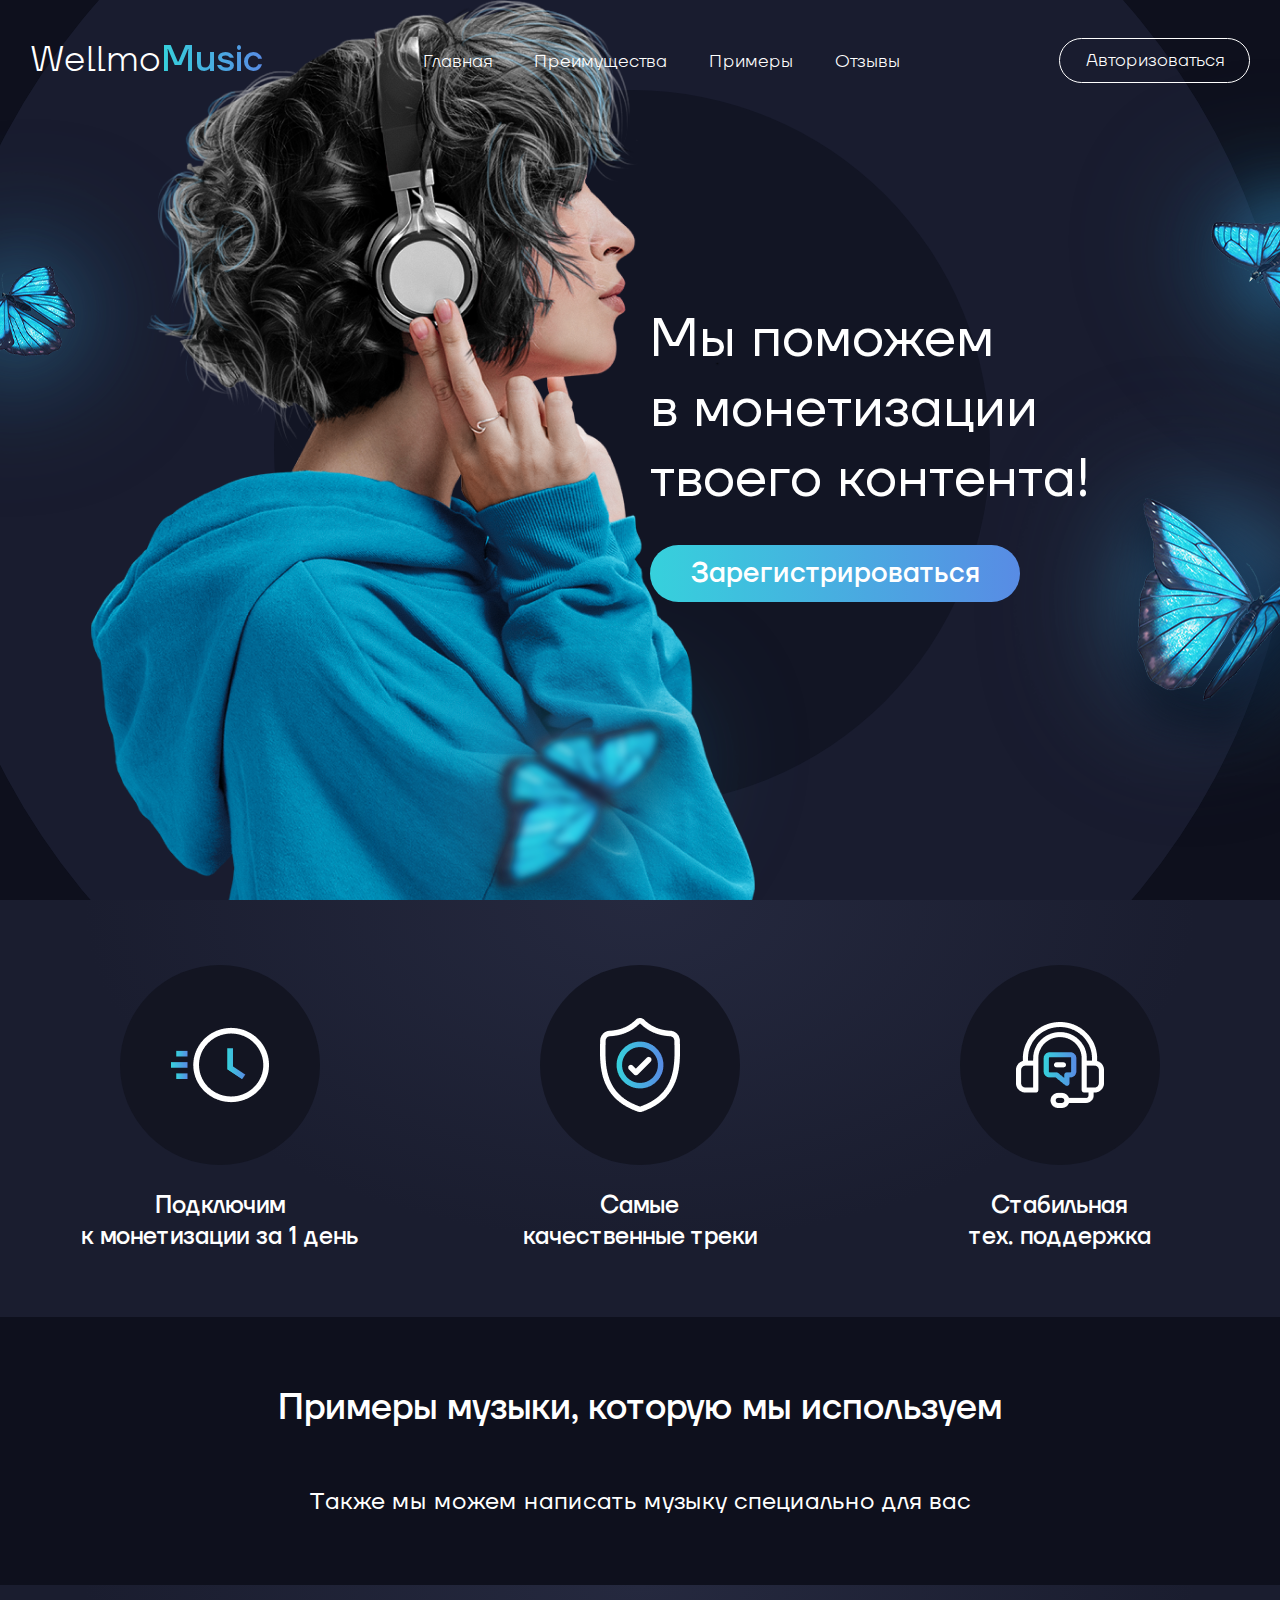
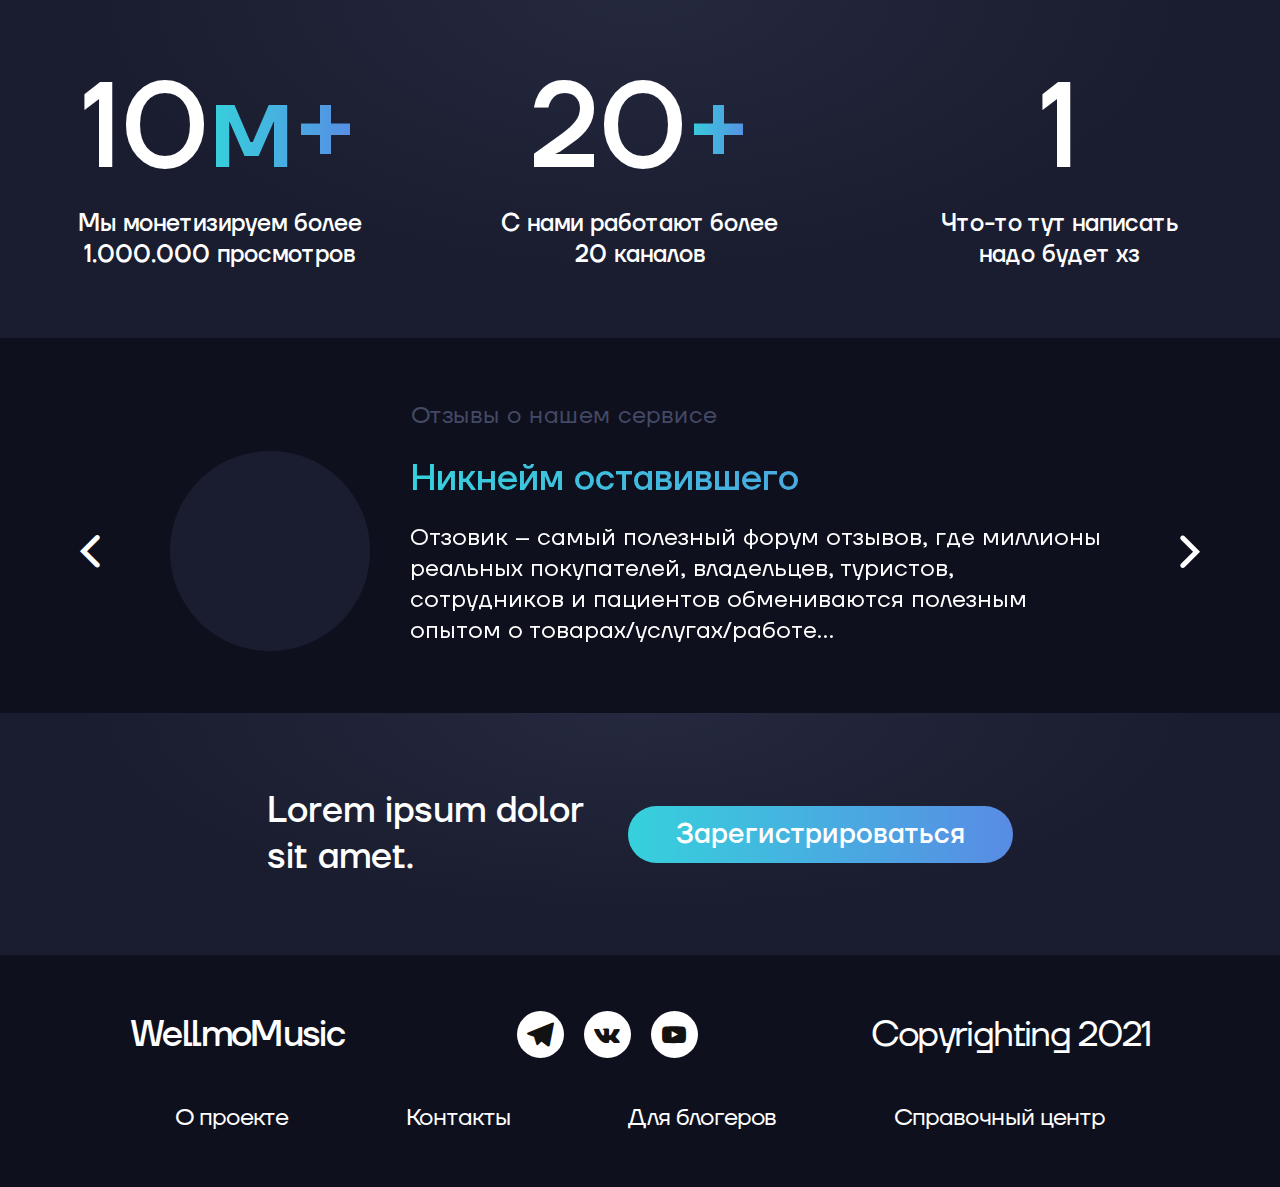
==== commit 9892455d: "Add files via upload" ====
--- a/index.html
+++ b/index.html
@@ -244,65 +244,7 @@
 	</div>
 </footer>
 		</div>
-		<!--
-<div class="popup popup_login">
-	<div class="popup__content">
-		<div class="popup__body">
-			<div class="popup__close"></div>
-			<div class="popup__login">
-				<div class="login__title">
-					<div class="login__left">Регистрация</div>
-					<a href="" class="login__right _icon-arrow">Вернуться назад</a>
-				</div>
-				<form action="#" id="form" class="login__form form-login">
-					<div class="form-login__column">
-						<div class="form-login__items">
-							<div class="form-login__item">
-								<label class="form-login__label" for="name">Ваше имя:</label>
-								<input id="name" tabindex="1" autocomplete="off" name="form[]" placeholder="Шаблон под текст" class="form-login__input" type="name">
-							</div>
-							<div class="form-login__item">
-								<label class="form-login__label" for="text">Название канала:</label>
-								<input id="text" tabindex="2" autocomplete="off" name="form[]" value="" placeholder="Шаблон под текст" class="form-login__input" type="text">
-							</div>
-						</div>
-					</div>
-					<div class="form-login__column">
-						<div class="form-login__item">
-							<label class="form-login__label" for="text">Ссылка на ваш канал:</label>
-							<input id="text" tabindex="1" autocomplete="off" name="form[]" placeholder="https://видеоприколы.ком" class="form-login__input" type="text">
-						</div>
-					</div>
-					<div class="form-login__column column-form-login">
-						<div class="column-form-login__items">
-							<div class="column-form-login__form">
-								<div class="column-form-login__item form-login">
-									<label class="form-login__label" for="text">Количество подписчиков:</label>
-									<input id="text" tabindex="2" autocomplete="off" name="form[]" value="" placeholder="Шаблон под текст" class="form-login__input" type="text">
-								</div>
-								<div class="column-form-login__item form-login">
-									<label class="form-login__label" for="email">Как можно с вами связаться:</label>
-									<input id="email" tabindex="3" autocomplete="off" name="form[]" value="" placeholder="Вк, Тг, Почта etc" class="form-login__input _email" type="email">
-								</div>
-							</div>
-						</div>
-						<div class="column-form-login__items">
-							<div class="column-form-login__buttons">
-								<div class="column-form-login__button">
-									<div class="form-login__label-button">Youtube anatitics:</div>
-									<div class="form-login__btn">
-										<a href="" class="form-login__button _icon-cloud">Загрузить скриншоты</a>
-									</div>
-								</div>
-								<button type="submit" class="form-login__button">Оставить заявку</button>
-							</div>
-						</div>
-					</div>
-				</form>
-			</div>
-		</div>
-	</div>
-</div>-->
+		
 
 <div class="popup popup_register">
 	<div class="popup__content">
@@ -341,6 +283,16 @@
 						</div>
 					</div>
 					<div class="form-popup__items-four">
+						<div class="form-popup__item">
+							<label class="form-popup__label">Ваш E-mail:</label>
+							<input id="text" tabindex="1" autocomplete="off" name="form[]" placeholder="Вк, Тг, Почта etc" class="form__input" type="text">
+						</div>
+						<div class="form-popup__item">
+							<label class="form-popup__label" for="text">Ссылка на VK:</label>
+							<input id="text" tabindex="2" autocomplete="off" name="form[]" value="" placeholder="Вк, Тг, Почта etc" class="form__input" type="text">
+						</div>
+					</div>
+					<div class="form-popup__items-five">
 						<div class="form-popup__item">
 							<label class="form-popup__label">Как можно с вами связаться:</label>
 							<input id="text" tabindex="2" autocomplete="off" name="form[]" value="" placeholder="Вк, Тг, Почта etc" class="form__input" type="text">
@@ -386,33 +338,6 @@
 	</div>
 </div>
 
-<!--
-<div class="popup popup_register">
-	<div class="popup__content">
-		<div class="popup__body">
-			<div class="popup__close"></div>
-			<div class="popup__login">
-				<div class="login__title">
-					<div class="login__left">Авторизация</div>
-					<a href="" class="login__right _icon-arrow">Вернуться назад</a>
-				</div>
-				<form action="#" id="form" class="register__form form-register">
-					<div class="form-register__item-one">
-						<label class="form-register__label" for="text">Название канала:</label>
-						<input id="text" tabindex="2" autocomplete="off" name="form[]" value="" placeholder="Шаблон под текст" class="form-register__input" type="text">
-					</div>
-					<div class="form-register__items">
-						<div class="form-register__item-two">
-							<label class="form-register__label" for="password">Введите пароль:</label>
-							<input id="password" tabindex="2" autocomplete="off" name="form[]" value="" placeholder="Шаблон под текст" class="form-register__input" type="password">
-						</div>
-						<div class="form-register__button">Войти</div>
-					</div>
-				</form>
-			</div>
-		</div>
-	</div>
--->
 		<!-- Swiper -->
 <!-- <script src="https://unpkg.com/swiper/swiper-bundle.min.js"></script> -->
 <script src="js/vendors.min.js"></script>
--- a/css/style.min.css
+++ b/css/style.min.css
@@ -1002,15 +1002,26 @@
 }
 .form-popup__items-four {
   display: flex;
-  justify-content: flex-end;
   margin: 0px 0px 30px 0px;
 }
 @media (max-width: 700px) {
   .form-popup__items-four {
     flex-direction: column;
+  }
+}
+.form-popup__items-five {
+  display: flex;
+  align-items: flex-end;
+  justify-content: flex-end;
+  margin: 0px 0px 30px 0px;
+}
+@media (max-width: 700px) {
+  .form-popup__items-five {
+    flex-direction: column;
+    align-items: start;
     justify-content: start;
   }
-  .form-popup__items-four:last-child {
+  .form-popup__items-five:last-child {
     margin: 0px 0px 0px 0px;
   }
 }
@@ -1058,205 +1069,14 @@
   }
 }
 
-/*
-.form-login {
-	// .form-login__column
-	&__column {
-		margin: 0px 0px 30px 0px;
-		&:last-child {
-			margin: 0px 0px 0px 0px;
-		}
-	}
-	// .form-login__item
-	&__item {
-		flex: 0 1 50%;
-		margin: 0px 35px 0px 0px;
-		&:last-child {
-			margin: 0px 0px 0px 0px;
-		}
-		@media (max-width: 700px) {
-			flex: 1 1 100%;
-			margin: 0px 0px 30px 0px;
-			&:last-child {
-				margin: 0px 0px 0px 0px;
-			}
-		}
-	}
-	&__items {
-		display: flex;
-		@media (max-width: 700px) {
-			flex-direction: column;
-		}
-	}
-	// .form-login__label
-	&__label {
-	}
-	// .form-login__input
-	&__input {
-	}
-	&__label-button {
-		font-weight: normal;
-		font-size: 18px;
-		line-height: 23px;
-		color: #FFFFFF;
-		margin: 0px 0px 15px 0px;
-	}
-	// .form-login__buttons
-	&__buttons {
-		display: flex;
-		flex-direction: column;
-		justify-content: space-between;
-	}
-	&__btn {
-		margin: 0px 0px 70px 0px;
-		@media (max-width: 711px) {
-			margin: 0px 0px 30px 0px;
-		}
-	}
-	// .form-login__button
-	&__button {
-		height: 42px;
-		display: inline-flex;
-		justify-content: center;
-		align-items: center;
-		font-weight: 500;
-		font-size: 18px;
-		line-height: 23px;
-		width: 100%;
-		color: #FFFFFF;
-		border-radius: 44.5546px;
-		transition: all 0.3s ease 0s;
-		background: linear-gradient(90deg, #36D1DC 0%, #5B86E5 107.92%);
-		&::before {
-			margin: 0px 8px 0px 0px;
-		}
-		@media (any-hover: hover) {
-			&:hover {
-				transition: all 0.3s ease 0s;
-				background: linear-gradient(90deg, #2cb5bf 0%, #5B86E5 107.92%);
-			}
-		}
-		@media (max-width: $md4+px) {
-			width: 100%;
-		}
-	}
-}
-
-.column-form-login {
-	display: flex;
-	align-items: center;
-	@media (max-width: 711px) {
-		flex-direction: column;
-		align-items: start;
-	}
-	&__items {
-		flex: 0 1 50%;
-		@media (max-width: 711px) {
-			flex: 1 1 100%;
-		}
-	}
-	&__item {
-		margin: 0px 35px 30px 0px;
-		&:last-child {
-			margin: 0px 35px 0px 0px;
-		}
-		@media (max-width: 711px) {
-			width: 100%;
-			margin: 0px 0px 30px 0px;
-			&:last-child {
-				margin: 0px 0px 30px 0px;
-			}
-		}
-	}
-	&__form {
-		@media (max-width: 711px) {
-			display: flex;
-			flex-direction: column;
-		}
-	}
-	&__button {
-		display: flex;
-		flex-direction: column;
-	}
-}
-
-.form-register {
-	&__item-one {
-		margin: 0px 0px 30px 0px;
-	}
-	// .form-register__item
-	&__item-two {
-		flex: 0 1 50%;
-		margin: 0px 35px 0px 0px;
-		@media (max-width: $md3+px) {
-			display: flex;
-			flex-direction: column;
-			flex: 1 1 auto;
-			margin: 0px 0px 30px 0px;
-		}
-	}
-	// .form-register__label
-	&__label {
-		font-weight: normal;
-		font-size: 18px;
-		line-height: 23px;
-		color: #FFFFFF;
-	}
-	// .form-register__input
-	&__input {
-		font-weight: 400;
-		font-size: 18px;
-		line-height: 23px;
-		color: #5E627D;
-		width: 100%;
-		background: #0E101D;
-		border-radius: 22px;
-		padding: 10px 20px;
-		height: 43px;
-		margin: 15px 0px 0px 0px;
-	}
-	// .form-register__items
-	&__items {
-		display: flex;
-		align-items: flex-end;
-		justify-content: flex-end;
-		@media (max-width: $md3+px) {
-			flex-direction: column;
-			align-items: start;
-			justify-content: start;
-		}
-	}
-	// .form-register__button
-	&__button {
-		flex: 0 1 50%;
-		height: 42px;
-		display: flex;
-		justify-content: center;
-		align-items: center;
-		font-weight: 500;
-		font-size: 18px;
-		line-height: 23px;
-		width: 100%;
-		color: #FFFFFF;
-		border-radius: 44.5546px;
-		transition: all 0.3s ease 0s;
-		background: linear-gradient(90deg, #36D1DC 0%, #5B86E5 107.92%);
-		@media (any-hover: hover) {
-			&:hover {
-				transition: all 0.3s ease 0s;
-				background: linear-gradient(90deg, #2cb5bf 0%, #5B86E5 107.92%);
-			}
-		}
-		@media (max-width: $md3+px) {
-			display: flex;
-			flex: 1 1 auto;
-			height: 46px;
-		}
-		@media (max-width: $md4+px) {
-			width: 100%;
-		}
-	}
-}*/
+.header-other {
+  position: relative;
+  top: 0;
+  left: 0;
+  width: 100%;
+  z-index: 50;
+}
+
 .header {
   position: absolute;
   top: 0;
@@ -1428,6 +1248,177 @@
   }
 }
 
+.header {
+  position: absolute;
+  top: 0;
+  left: 0;
+  width: 100%;
+  z-index: 50;
+}
+.header__content {
+  display: flex;
+  align-items: center;
+  justify-content: space-between;
+  padding-top: calc(25px + 20 * ((100vw - 320px) / 1600));
+  padding-bottom: calc(25px + 20 * ((100vw - 320px) / 1600));
+}
+@media (max-width: 900px) {
+  .header__content {
+    margin: 0px 50px 0px 0px;
+  }
+}
+.header__logo {
+  display: flex;
+}
+.header__button-login {
+  width: 191px;
+  display: flex;
+  align-items: center;
+  justify-content: center;
+  border: 1px solid #FFFFFF;
+  box-sizing: border-box;
+  border-radius: 47px;
+  padding: 10px 26px;
+  font-weight: 300;
+  font-size: 18px;
+  line-height: 23px;
+  color: #FFFFFF;
+}
+@media (max-width: 550px) {
+  .header__button-login {
+    margin: 30px 0px 0px 0px;
+  }
+}
+
+.logo__text {
+  font-weight: 300;
+  font-size: 36px;
+  line-height: 46px;
+  color: #FFFFFF;
+}
+.logo__music {
+  font-weight: 500;
+  font-size: 36px;
+  line-height: 46px;
+  background: linear-gradient(90deg, #36D1DC 0%, #5B86E5 107.92%);
+  background-clip: text;
+  -webkit-background-clip: text;
+  color: transparent;
+}
+
+@media (max-width: 991.98px) {
+  .menu__body {
+    position: fixed;
+    width: 100%;
+    height: 100%;
+    top: 97px;
+    overflow: auto;
+    left: -100%;
+    transition: left 0.3s ease 0s;
+    background: linear-gradient(90deg, #36D1DC 0%, #5B86E5 107.92%);
+    padding: 30px;
+    z-index: 10;
+  }
+  .menu__body._active {
+    left: 0;
+  }
+}
+@media (max-width: 767.98px) {
+  .menu__body {
+    top: 90px;
+  }
+}
+@media (max-width: 550px) {
+  .menu__body {
+    display: flex;
+    flex-direction: column;
+    align-items: center;
+  }
+}
+.menu__list {
+  display: flex;
+  align-items: center;
+  margin: 0px -21px;
+}
+@media (max-width: 991.98px) {
+  .menu__list {
+    flex-direction: column;
+    margin: -15px 0px;
+  }
+}
+.menu__item {
+  padding: 0px 21px;
+}
+@media (max-width: 991.98px) {
+  .menu__item {
+    padding: 15px 0px;
+  }
+}
+.menu__link {
+  font-weight: 300;
+  font-size: 18px;
+  line-height: 23px;
+  color: #FFFFFF;
+  transition: all 0.3s ease 0s;
+}
+.menu__link:hover {
+  transition: all 0.3s ease 0s;
+  color: #36D1DC;
+}
+
+.icon-menu {
+  display: none;
+}
+@media (max-width: 991.98px) {
+  .icon-menu {
+    display: block;
+    position: absolute;
+    top: 45px;
+    right: 10px;
+    width: 30px;
+    height: 18px;
+    cursor: pointer;
+    z-index: 5;
+  }
+  .icon-menu span {
+    transition: all 0.3s ease 0s;
+    top: calc(50% - 1px);
+    left: 0px;
+    position: absolute;
+    width: 26px;
+    height: 2px;
+    background-color: #FFFFFF;
+  }
+  .icon-menu span:first-child {
+    top: 0px;
+  }
+  .icon-menu span:last-child {
+    top: auto;
+    bottom: 0px;
+  }
+  .icon-menu._active span {
+    transform: scale(0);
+  }
+  .icon-menu._active span:first-child {
+    transform: rotate(-45deg);
+    top: calc(50% - 1px);
+  }
+  .icon-menu._active span:last-child {
+    transform: rotate(45deg);
+    bottom: calc(50% - 1px);
+  }
+}
+@media (max-width: 767.98px) {
+  .icon-menu {
+    top: 42px;
+  }
+}
+@media (max-width: 550px) {
+  .icon-menu {
+    top: 38px;
+  }
+}
+
 .footer {
   background: #0E101D;
   padding-top: calc(50px + 10 * ((100vw - 320px) / 1600));
@@ -1561,6 +1552,142 @@
   }
 }
 
+.footer-other {
+  position: relative;
+  z-index: 10;
+  background: radial-gradient(55.66% 105.37% at 50% 0%, #25293F 0%, #1A1D2F 78.03%);
+  padding-top: calc(50px + 10 * ((100vw - 320px) / 1600));
+  padding-bottom: calc(30px + 40 * ((100vw - 320px) / 1600));
+}
+
+.footer__content {
+  padding: 0px 100px;
+}
+@media (max-width: 991.98px) {
+  .footer__content {
+    padding: 0px 0px 0px 0px;
+  }
+}
+.footer__top {
+  display: flex;
+  align-items: center;
+  justify-content: space-between;
+  margin-bottom: calc(35px + 15 * ((100vw - 320px) / 1600));
+}
+@media (max-width: 479.98px) {
+  .footer__top {
+    flex-direction: column;
+    justify-content: center;
+  }
+}
+.footer__bottom {
+  padding: 0px 45px 0px 45px;
+}
+@media (max-width: 991.98px) {
+  .footer__bottom {
+    padding: 0px 0px 0px 0px;
+  }
+}
+
+.top-footer__logo {
+  font-weight: 500;
+  font-size: 36px;
+  line-height: 46px;
+  letter-spacing: -0.045em;
+  color: #FFFFFF;
+}
+@media (max-width: 479.98px) {
+  .top-footer__logo {
+    margin: 0px 0px 30px 0px;
+  }
+}
+.top-footer__social {
+  display: flex;
+}
+.top-footer__copy {
+  font-weight: 400;
+  font-size: 36px;
+  line-height: 46px;
+  letter-spacing: -0.045em;
+  color: #FFFFFF;
+}
+@media (max-width: 767.98px) {
+  .top-footer__copy {
+    display: none;
+  }
+}
+.top-footer__icon {
+  display: flex;
+  align-items: center;
+  justify-content: center;
+  border-radius: 50%;
+  background: #FFFFFF;
+  margin: 0px 20px 0px 0px;
+  width: 47px;
+  height: 47px;
+}
+.top-footer__icon:last-child {
+  margin: 0px 0px 0px 0px;
+}
+.top-footer__icon::before {
+  color: #121212;
+}
+
+@media (max-width: 767.98px) {
+  .bottom-footer__menu {
+    margin: 0px 0px 30px 0px;
+  }
+}
+.bottom-footer__list {
+  display: flex;
+  align-items: center;
+  justify-content: space-between;
+  margin: 0px -15px;
+}
+@media (max-width: 767.98px) {
+  .bottom-footer__list {
+    flex-wrap: wrap;
+    justify-content: center;
+    margin: 10px -25px;
+  }
+}
+.bottom-footer__item {
+  padding: 0px 15px;
+}
+@media (max-width: 767.98px) {
+  .bottom-footer__item {
+    padding: 10px 25px;
+  }
+}
+.bottom-footer__link {
+  font-weight: 400;
+  font-size: 24px;
+  line-height: 31px;
+  letter-spacing: -0.045em;
+  color: #FFFFFF;
+  transition: all 0.3s ease 0s;
+}
+.bottom-footer__link:hover {
+  transition: all 0.3s ease 0s;
+  color: #36D1DC;
+}
+.bottom-footer__copy {
+  display: none;
+}
+@media (max-width: 767.98px) {
+  .bottom-footer__copy {
+    display: flex;
+    justify-content: center;
+    text-align: center;
+    display: block;
+    font-weight: 400;
+    font-size: 22px;
+    line-height: 46px;
+    letter-spacing: -0.045em;
+    color: #FFFFFF;
+  }
+}
+
 .page__main-slider {
   position: relative;
   min-height: 900px;
@@ -1638,9 +1765,17 @@
     top: 500px;
   }
 }
+@media (max-width: 767.98px) {
+  .slide__block {
+    justify-content: center;
+    align-items: center;
+    text-align: center;
+    top: 550px;
+  }
+}
 @media (max-width: 479.98px) {
   .slide__block {
-    top: 400px;
+    top: 500px;
   }
 }
 .slide__text {
@@ -1652,8 +1787,18 @@
   margin: 0px 0px 30px 0px;
 }
 @media (max-width: 767.98px) {
+  .slide__text {
+    text-align: center;
+    font-size: 45px;
+  }
   .slide__text br {
     display: none;
+  }
+}
+@media (max-width: 479.98px) {
+  .slide__text {
+    text-align: center;
+    font-size: 40px;
   }
 }
 .slide__button {
@@ -2132,6 +2277,2097 @@
   }
 }
 
+.page__info {
+  padding: 140px 0px 230px 0px;
+}
+@media (max-width: 767.98px) {
+  .page__info {
+    padding: 130px 0px 150px 0px;
+  }
+}
+
+.info__top {
+  display: flex;
+  align-items: center;
+  justify-content: space-between;
+  background: radial-gradient(55.66% 105.37% at 50% 0%, #25293f 0%, #1a1d2f 78.03%);
+  border-radius: 35px;
+  padding: 25px 45px 25px 35px;
+  margin: 0px 0px 30px 0px;
+}
+@media (max-width: 991.98px) {
+  .info__top {
+    flex-direction: column;
+  }
+}
+@media (max-width: 600px) {
+  .info__top {
+    flex-direction: row;
+    padding: 25px;
+  }
+}
+@media (max-width: 991.98px) {
+  .info__top {
+    flex-direction: column;
+  }
+}
+.info__left {
+  display: flex;
+  align-items: center;
+  margin: 0px 30px 0px 0px;
+}
+@media (max-width: 991.98px) {
+  .info__left {
+    margin: 0px 0px 30px 0px;
+  }
+}
+@media (max-width: 600px) {
+  .info__left {
+    flex-direction: column;
+  }
+}
+.info__right {
+  display: flex;
+  align-items: center;
+}
+@media (max-width: 1232px) {
+  .info__right {
+    flex-direction: column;
+    align-items: start;
+    justify-content: center;
+  }
+}
+@media (max-width: 991.98px) {
+  .info__right {
+    flex-direction: row;
+    align-items: center;
+  }
+}
+@media (max-width: 600px) {
+  .info__right {
+    flex-direction: column;
+  }
+}
+.info__bottom {
+  display: flex;
+}
+@media (max-width: 1232px) {
+  .info__bottom {
+    flex-direction: column-reverse;
+  }
+}
+
+.left-info__image {
+  margin: 0px 30px 0px 0px;
+}
+.left-info__image img {
+  width: 75px;
+  height: 75px;
+  object-fit: cover;
+}
+@media (max-width: 600px) {
+  .left-info__image {
+    margin: 0px 0px 10px 0px;
+  }
+}
+.left-info__name {
+  font-weight: 500;
+  font-size: 24px;
+  line-height: 31px;
+  color: #ffffff;
+  margin: 0px 30px 0px 0px;
+}
+@media (max-width: 600px) {
+  .left-info__name {
+    margin: 0px 0px 10px 0px;
+  }
+}
+.left-info__email {
+  font-weight: 400;
+  font-size: 18px;
+  line-height: 23px;
+  background: linear-gradient(90deg, #36d1dc 0%, #5b86e5 107.92%);
+  background-clip: text;
+  -webkit-background-clip: text;
+  color: transparent;
+}
+
+.right-info__price {
+  font-weight: 500;
+  font-size: 24px;
+  line-height: 31px;
+  color: #ffffff;
+  margin: 0px 15px 0px 0px;
+}
+.right-info__price span {
+  margin: 0px 0px 0px 5px;
+}
+@media (max-width: 1232px) {
+  .right-info__price {
+    margin: 0px 0px 10px 0px;
+  }
+}
+@media (max-width: 991.98px) {
+  .right-info__price {
+    margin: 0px 15px 0px 0px;
+  }
+}
+@media (max-width: 600px) {
+  .right-info__price {
+    margin: 0px 0px 20px 0px;
+  }
+}
+.right-info__button {
+  display: flex;
+  justify-content: center;
+  align-items: center;
+  margin: 0px 0px 0px 15px;
+  background: #ffffff;
+  border: 1px solid #000000;
+  box-sizing: border-box;
+  border-radius: 22px;
+  font-weight: 400;
+  font-size: 18px;
+  line-height: 23px;
+  color: #000000;
+  width: 214px;
+  height: 43px;
+}
+.right-info__button span {
+  font-size: 20px;
+  font-weight: 700;
+  margin: 0px 0px 0px 9px;
+}
+@media (max-width: 1232px) {
+  .right-info__button {
+    margin: 0px 0px 0px 0px;
+  }
+}
+@media (max-width: 991.98px) {
+  .right-info__button {
+    margin: 0px 0px 0px 15px;
+  }
+}
+@media (max-width: 600px) {
+  .right-info__button {
+    margin: 0px 0px 0px 0px;
+  }
+}
+
+.bottom-info__statistic {
+  background: radial-gradient(55.66% 105.37% at 50% 0%, #25293f 0%, #1a1d2f 78.03%), linear-gradient(93.45deg, #c263fc 0%, #a119d8 98.91%);
+  border-radius: 35px;
+  padding: 25px 45px 45px 45px;
+  flex: 1 1 100%;
+  margin: 0px 13px 30px 0px;
+}
+@media (max-width: 1232px) {
+  .bottom-info__statistic {
+    margin: 0px 0px 30px 0px;
+  }
+}
+@media (max-width: 479.98px) {
+  .bottom-info__statistic {
+    padding: 25px;
+  }
+}
+.bottom-info__video {
+  background: radial-gradient(55.66% 105.37% at 50% 0%, #25293f 0%, #1a1d2f 78.03%), linear-gradient(93.45deg, #c263fc 0%, #a119d8 98.91%);
+  border-radius: 35px;
+  padding: 25px 45px 45px 45px;
+  flex: 1 1 100%;
+  margin: 0px 13px 30px 0px;
+}
+@media (max-width: 1232px) {
+  .bottom-info__video {
+    margin: 0px 0px 30px 0px;
+  }
+}
+@media (max-width: 479.98px) {
+  .bottom-info__video {
+    padding: 25px;
+  }
+}
+.bottom-info__download {
+  background: radial-gradient(55.66% 105.37% at 50% 0%, #25293f 0%, #1a1d2f 78.03%), linear-gradient(93.45deg, #c263fc 0%, #a119d8 98.91%);
+  border-radius: 35px;
+  padding: 25px 45px 30px 45px;
+  flex: 1 1 100%;
+  margin: 0px 13px 30px 0px;
+}
+@media (max-width: 1232px) {
+  .bottom-info__download {
+    margin: 0px 0px 30px 0px;
+  }
+}
+@media (max-width: 479.98px) {
+  .bottom-info__download {
+    padding: 25px;
+  }
+}
+.bottom-info__right {
+  flex: 0 1 auto;
+  margin: 0px 0px 0px 15px;
+}
+@media (max-width: 1232px) {
+  .bottom-info__right {
+    flex: 1 1 auto;
+    margin: 0px 0px 20px 0px;
+  }
+}
+.bottom-info__name-canal {
+  display: flex;
+  justify-content: center;
+  align-items: center;
+  font-weight: normal;
+  font-size: 16px;
+  line-height: 21px;
+  color: #ffffff;
+  min-width: 228px;
+  min-height: 40px;
+  background: linear-gradient(90deg, #36d1dc 0%, #5b86e5 107.92%);
+  border-radius: 20px;
+}
+
+.statistic__top {
+  display: flex;
+  align-items: center;
+  justify-content: space-between;
+  margin: 0px 0px 40px 0px;
+}
+@media (max-width: 991.98px) {
+  .statistic__top {
+    flex-wrap: wrap;
+  }
+}
+@media (max-width: 500px) {
+  .statistic__top {
+    flex-direction: column;
+    justify-content: center;
+    align-items: center;
+  }
+}
+.statistic__title {
+  font-weight: 500;
+  font-size: 24px;
+  line-height: 31px;
+  color: #ffffff;
+}
+@media (max-width: 991.98px) {
+  .statistic__title {
+    margin: 0px 0px 3px 0px;
+  }
+}
+@media (max-width: 767.98px) {
+  .statistic__title {
+    text-align: center;
+    margin: 0px 0px 10px 0px;
+  }
+}
+@media (max-width: 500px) {
+  .statistic__title {
+    margin: 0px 0px 20px 0px;
+  }
+}
+.statistic__button {
+  display: flex;
+  align-items: center;
+  flex-direction: row-reverse;
+  font-weight: 400;
+  font-size: 18px;
+  line-height: 23px;
+  color: #5e627d;
+}
+.statistic__button::before {
+  font-size: 12px;
+  transform: rotate(-180deg);
+  margin: 0px 0px 0px 8px;
+  color: #5e627d;
+}
+.statistic__bottom {
+  display: flex;
+  justify-content: space-between;
+  padding: 0px 70px 0px 70px;
+  margin: 0px -40px;
+}
+@media (max-width: 991.98px) {
+  .statistic__bottom {
+    flex-wrap: wrap;
+    justify-content: center;
+    padding: 0px 0px 0px 0px;
+    margin: 0px -15px;
+  }
+}
+@media (max-width: 767.98px) {
+  .statistic__bottom {
+    margin: -20px -15px;
+  }
+}
+.statistic__column {
+  padding: 0px 40px;
+}
+@media (max-width: 991.98px) {
+  .statistic__column {
+    padding: 0px 15px;
+  }
+}
+@media (max-width: 767.98px) {
+  .statistic__column {
+    flex: 0 1 50%;
+    padding: 20px 15px;
+  }
+}
+.statistic__item {
+  display: flex;
+  flex-direction: column;
+  justify-content: center;
+  align-items: center;
+  text-align: center;
+  height: 100%;
+}
+.statistic__image {
+  margin: 0px 0px 4px 0px;
+}
+.statistic__image img {
+  width: 58px;
+  height: 58px;
+  object-fit: cover;
+}
+.statistic__number {
+  background: linear-gradient(90deg, #36d1dc 0%, #5b86e5 107.92%);
+  background-clip: text;
+  -webkit-background-clip: text;
+  color: transparent;
+  font-weight: 500;
+  font-size: 30px;
+  line-height: 39px;
+  text-align: center;
+  margin: 0px 0px 4px 0px;
+}
+.statistic__text {
+  font-weight: 400;
+  font-size: 18px;
+  line-height: 23px;
+  text-align: center;
+  flex: 1 1 auto;
+  color: #ffffff;
+}
+.statistic__calendar {
+  display: flex;
+  justify-content: space-between;
+  width: 193px;
+  height: 35px;
+  background: #ffffff;
+  border-radius: 22px;
+  margin: 0px 20px 0px 20px;
+}
+@media (max-width: 530px) {
+  .statistic__calendar {
+    margin: 0px 20px 0px 0px;
+  }
+}
+@media (max-width: 500px) {
+  .statistic__calendar {
+    margin: 0px 0px 20px 0px;
+  }
+}
+
+.video__title {
+  font-weight: 500;
+  font-size: 24px;
+  line-height: 31px;
+  color: #ffffff;
+  margin: 0px 0px 26px 0px;
+}
+.video__items-video {
+  display: flex;
+  margin: 0px 0px 15px 0px;
+}
+@media (max-width: 767.98px) {
+  .video__items-video {
+    flex-direction: column;
+    margin: 0px 0px 20px 0px;
+  }
+}
+.video__label {
+  font-weight: 400;
+  font-size: 18px;
+  line-height: 23px;
+  color: #ffffff;
+  margin: 0px 0px 10px 0px;
+}
+.video__time {
+  font-weight: 400;
+  font-size: 18px;
+  line-height: 23px;
+  background: linear-gradient(90deg, #36d1dc 0%, #5b86e5 107.92%);
+  background-clip: text;
+  -webkit-background-clip: text;
+  color: transparent;
+}
+
+.items-video__item-form {
+  display: flex;
+  flex-direction: column;
+  justify-content: flex-end;
+  width: 100%;
+  margin: 0px 30px 0px 0px;
+}
+@media (max-width: 767.98px) {
+  .items-video__item-form {
+    margin: 0px 0px 15px 0px;
+  }
+}
+.items-video__item {
+  display: flex;
+  flex-direction: column;
+  justify-content: flex-end;
+}
+.items-video__label {
+  font-weight: normal;
+  font-size: 18px;
+  line-height: 23px;
+  color: #ffffff;
+}
+.items-video__input {
+  height: 43px;
+  background: #0e101d;
+  border-radius: 22px;
+  padding: 10px 20px;
+  margin: 15px 0px 0px 0px;
+  font-weight: 400;
+  font-size: 18px;
+  line-height: 23px;
+  color: #5e627d;
+}
+.items-video__button {
+  font-weight: 500;
+  font-size: 18px;
+  line-height: 23px;
+  color: #ffffff;
+  display: flex;
+  justify-content: center;
+  align-items: center;
+  width: 175px;
+  height: 43px;
+  background: linear-gradient(90deg, #36d1dc 0%, #5b86e5 107.92%);
+  border-radius: 44.5546px;
+}
+@media (max-width: 479.98px) {
+  .items-video__button {
+    width: 100%;
+  }
+}
+
+.download__title {
+  font-weight: 500;
+  font-size: 24px;
+  line-height: 31px;
+  color: #ffffff;
+  margin: 0px 0px 13px 0px;
+}
+.download__button {
+  font-weight: 400;
+  font-size: 24px;
+  line-height: 31px;
+  background: linear-gradient(90deg, #36d1dc 0%, #5b86e5 107.92%);
+  background-clip: text;
+  -webkit-background-clip: text;
+  color: transparent;
+}
+
+.calendar__month {
+  padding: 6px 12px;
+  display: flex;
+  align-items: center;
+  justify-content: space-between;
+  width: 193px;
+  height: 35px;
+  background: #ffffff;
+  border-radius: 22px;
+}
+.calendar__month h1 {
+  font-weight: 400;
+  font-size: 18px;
+  line-height: 23px;
+  color: #000000;
+}
+.calendar__month p {
+  display: none;
+}
+.calendar__prev::before {
+  cursor: pointer;
+  font-size: 12px;
+  color: #000000;
+}
+.calendar__next::before {
+  cursor: pointer;
+  font-size: 12px;
+  transform: rotate(-180deg);
+  color: #000000;
+}
+.prev-date,
+.next-date {
+  opacity: 0.5;
+}
+
+.page__info {
+  padding: 140px 0px 230px 0px;
+}
+@media (max-width: 767.98px) {
+  .page__info {
+    padding: 130px 0px 150px 0px;
+  }
+}
+
+.info__top {
+  display: flex;
+  align-items: center;
+  justify-content: space-between;
+  background: radial-gradient(55.66% 105.37% at 50% 0%, #25293f 0%, #1a1d2f 78.03%);
+  border-radius: 35px;
+  padding: 25px 45px 25px 35px;
+  margin: 0px 0px 30px 0px;
+}
+@media (max-width: 991.98px) {
+  .info__top {
+    flex-direction: column;
+  }
+}
+@media (max-width: 600px) {
+  .info__top {
+    flex-direction: row;
+    padding: 25px;
+  }
+}
+@media (max-width: 991.98px) {
+  .info__top {
+    flex-direction: column;
+  }
+}
+.info__left {
+  display: flex;
+  align-items: center;
+  margin: 0px 30px 0px 0px;
+}
+@media (max-width: 991.98px) {
+  .info__left {
+    margin: 0px 0px 30px 0px;
+  }
+}
+@media (max-width: 600px) {
+  .info__left {
+    flex-direction: column;
+  }
+}
+.info__right {
+  display: flex;
+  align-items: center;
+}
+@media (max-width: 1232px) {
+  .info__right {
+    flex-direction: column;
+    align-items: start;
+    justify-content: center;
+  }
+}
+@media (max-width: 991.98px) {
+  .info__right {
+    flex-direction: row;
+    align-items: center;
+  }
+}
+@media (max-width: 600px) {
+  .info__right {
+    flex-direction: column;
+  }
+}
+.info__bottom {
+  display: flex;
+}
+@media (max-width: 1232px) {
+  .info__bottom {
+    flex-direction: column-reverse;
+  }
+}
+
+.left-info__image {
+  margin: 0px 30px 0px 0px;
+}
+.left-info__image img {
+  width: 75px;
+  height: 75px;
+  object-fit: cover;
+}
+@media (max-width: 600px) {
+  .left-info__image {
+    margin: 0px 0px 10px 0px;
+  }
+}
+.left-info__name {
+  font-weight: 500;
+  font-size: 24px;
+  line-height: 31px;
+  color: #ffffff;
+  margin: 0px 30px 0px 0px;
+}
+@media (max-width: 600px) {
+  .left-info__name {
+    margin: 0px 0px 10px 0px;
+  }
+}
+.left-info__email {
+  font-weight: 400;
+  font-size: 18px;
+  line-height: 23px;
+  background: linear-gradient(90deg, #36d1dc 0%, #5b86e5 107.92%);
+  background-clip: text;
+  -webkit-background-clip: text;
+  color: transparent;
+}
+
+.right-info__price {
+  font-weight: 500;
+  font-size: 24px;
+  line-height: 31px;
+  color: #ffffff;
+  margin: 0px 15px 0px 0px;
+}
+.right-info__price span {
+  margin: 0px 0px 0px 5px;
+}
+@media (max-width: 1232px) {
+  .right-info__price {
+    margin: 0px 0px 10px 0px;
+  }
+}
+@media (max-width: 991.98px) {
+  .right-info__price {
+    margin: 0px 15px 0px 0px;
+  }
+}
+@media (max-width: 600px) {
+  .right-info__price {
+    margin: 0px 0px 20px 0px;
+  }
+}
+.right-info__button {
+  display: flex;
+  justify-content: center;
+  align-items: center;
+  margin: 0px 0px 0px 15px;
+  background: #ffffff;
+  border: 1px solid #000000;
+  box-sizing: border-box;
+  border-radius: 22px;
+  font-weight: 400;
+  font-size: 18px;
+  line-height: 23px;
+  color: #000000;
+  width: 214px;
+  height: 43px;
+}
+.right-info__button span {
+  font-size: 20px;
+  font-weight: 700;
+  margin: 0px 0px 0px 9px;
+}
+@media (max-width: 1232px) {
+  .right-info__button {
+    margin: 0px 0px 0px 0px;
+  }
+}
+@media (max-width: 991.98px) {
+  .right-info__button {
+    margin: 0px 0px 0px 15px;
+  }
+}
+@media (max-width: 600px) {
+  .right-info__button {
+    margin: 0px 0px 0px 0px;
+  }
+}
+
+.bottom-info__statistic {
+  background: radial-gradient(55.66% 105.37% at 50% 0%, #25293f 0%, #1a1d2f 78.03%), linear-gradient(93.45deg, #c263fc 0%, #a119d8 98.91%);
+  border-radius: 35px;
+  padding: 25px 45px 45px 45px;
+  flex: 1 1 100%;
+  margin: 0px 13px 30px 0px;
+}
+@media (max-width: 1232px) {
+  .bottom-info__statistic {
+    margin: 0px 0px 30px 0px;
+  }
+}
+@media (max-width: 479.98px) {
+  .bottom-info__statistic {
+    padding: 25px;
+  }
+}
+.bottom-info__video {
+  background: radial-gradient(55.66% 105.37% at 50% 0%, #25293f 0%, #1a1d2f 78.03%), linear-gradient(93.45deg, #c263fc 0%, #a119d8 98.91%);
+  border-radius: 35px;
+  padding: 25px 45px 45px 45px;
+  flex: 1 1 100%;
+  margin: 0px 13px 30px 0px;
+}
+@media (max-width: 1232px) {
+  .bottom-info__video {
+    margin: 0px 0px 30px 0px;
+  }
+}
+@media (max-width: 479.98px) {
+  .bottom-info__video {
+    padding: 25px;
+  }
+}
+.bottom-info__download {
+  background: radial-gradient(55.66% 105.37% at 50% 0%, #25293f 0%, #1a1d2f 78.03%), linear-gradient(93.45deg, #c263fc 0%, #a119d8 98.91%);
+  border-radius: 35px;
+  padding: 25px 45px 30px 45px;
+  flex: 1 1 100%;
+  margin: 0px 13px 30px 0px;
+}
+@media (max-width: 1232px) {
+  .bottom-info__download {
+    margin: 0px 0px 30px 0px;
+  }
+}
+@media (max-width: 479.98px) {
+  .bottom-info__download {
+    padding: 25px;
+  }
+}
+.bottom-info__right {
+  flex: 0 1 auto;
+  margin: 0px 0px 0px 15px;
+}
+@media (max-width: 1232px) {
+  .bottom-info__right {
+    flex: 1 1 auto;
+    margin: 0px 0px 20px 0px;
+  }
+}
+.bottom-info__name-canal {
+  display: flex;
+  justify-content: center;
+  align-items: center;
+  font-weight: normal;
+  font-size: 16px;
+  line-height: 21px;
+  color: #ffffff;
+  min-width: 228px;
+  min-height: 40px;
+  background: linear-gradient(90deg, #36d1dc 0%, #5b86e5 107.92%);
+  border-radius: 20px;
+}
+
+.statistic__top {
+  display: flex;
+  align-items: center;
+  justify-content: space-between;
+  margin: 0px 0px 40px 0px;
+}
+@media (max-width: 991.98px) {
+  .statistic__top {
+    flex-wrap: wrap;
+  }
+}
+@media (max-width: 500px) {
+  .statistic__top {
+    flex-direction: column;
+    justify-content: center;
+    align-items: center;
+  }
+}
+.statistic__title {
+  font-weight: 500;
+  font-size: 24px;
+  line-height: 31px;
+  color: #ffffff;
+}
+@media (max-width: 991.98px) {
+  .statistic__title {
+    margin: 0px 0px 3px 0px;
+  }
+}
+@media (max-width: 767.98px) {
+  .statistic__title {
+    text-align: center;
+    margin: 0px 0px 10px 0px;
+  }
+}
+@media (max-width: 500px) {
+  .statistic__title {
+    margin: 0px 0px 20px 0px;
+  }
+}
+.statistic__button {
+  display: flex;
+  align-items: center;
+  flex-direction: row-reverse;
+  font-weight: 400;
+  font-size: 18px;
+  line-height: 23px;
+  color: #5e627d;
+}
+.statistic__button::before {
+  font-size: 12px;
+  transform: rotate(-180deg);
+  margin: 0px 0px 0px 8px;
+  color: #5e627d;
+}
+.statistic__bottom {
+  display: flex;
+  justify-content: space-between;
+  padding: 0px 70px 0px 70px;
+  margin: 0px -40px;
+}
+@media (max-width: 991.98px) {
+  .statistic__bottom {
+    flex-wrap: wrap;
+    justify-content: center;
+    padding: 0px 0px 0px 0px;
+    margin: 0px -15px;
+  }
+}
+@media (max-width: 767.98px) {
+  .statistic__bottom {
+    margin: -20px -15px;
+  }
+}
+.statistic__column {
+  padding: 0px 40px;
+}
+@media (max-width: 991.98px) {
+  .statistic__column {
+    padding: 0px 15px;
+  }
+}
+@media (max-width: 767.98px) {
+  .statistic__column {
+    flex: 0 1 50%;
+    padding: 20px 15px;
+  }
+}
+.statistic__item {
+  display: flex;
+  flex-direction: column;
+  justify-content: center;
+  align-items: center;
+  text-align: center;
+  height: 100%;
+}
+.statistic__image {
+  margin: 0px 0px 4px 0px;
+}
+.statistic__image img {
+  width: 58px;
+  height: 58px;
+  object-fit: cover;
+}
+.statistic__number {
+  background: linear-gradient(90deg, #36d1dc 0%, #5b86e5 107.92%);
+  background-clip: text;
+  -webkit-background-clip: text;
+  color: transparent;
+  font-weight: 500;
+  font-size: 30px;
+  line-height: 39px;
+  text-align: center;
+  margin: 0px 0px 4px 0px;
+}
+.statistic__text {
+  font-weight: 400;
+  font-size: 18px;
+  line-height: 23px;
+  text-align: center;
+  flex: 1 1 auto;
+  color: #ffffff;
+}
+.statistic__calendar {
+  display: flex;
+  justify-content: space-between;
+  width: 193px;
+  height: 35px;
+  background: #ffffff;
+  border-radius: 22px;
+  margin: 0px 20px 0px 20px;
+}
+@media (max-width: 530px) {
+  .statistic__calendar {
+    margin: 0px 20px 0px 0px;
+  }
+}
+@media (max-width: 500px) {
+  .statistic__calendar {
+    margin: 0px 0px 20px 0px;
+  }
+}
+
+.video__title {
+  font-weight: 500;
+  font-size: 24px;
+  line-height: 31px;
+  color: #ffffff;
+  margin: 0px 0px 26px 0px;
+}
+.video__items-video {
+  display: flex;
+  margin: 0px 0px 15px 0px;
+}
+@media (max-width: 767.98px) {
+  .video__items-video {
+    flex-direction: column;
+    margin: 0px 0px 20px 0px;
+  }
+}
+.video__label {
+  font-weight: 400;
+  font-size: 18px;
+  line-height: 23px;
+  color: #ffffff;
+  margin: 0px 0px 10px 0px;
+}
+.video__time {
+  font-weight: 400;
+  font-size: 18px;
+  line-height: 23px;
+  background: linear-gradient(90deg, #36d1dc 0%, #5b86e5 107.92%);
+  background-clip: text;
+  -webkit-background-clip: text;
+  color: transparent;
+}
+
+.items-video__item-form {
+  display: flex;
+  flex-direction: column;
+  justify-content: flex-end;
+  width: 100%;
+  margin: 0px 30px 0px 0px;
+}
+@media (max-width: 767.98px) {
+  .items-video__item-form {
+    margin: 0px 0px 15px 0px;
+  }
+}
+.items-video__item {
+  display: flex;
+  flex-direction: column;
+  justify-content: flex-end;
+}
+.items-video__label {
+  font-weight: normal;
+  font-size: 18px;
+  line-height: 23px;
+  color: #ffffff;
+}
+.items-video__input {
+  height: 43px;
+  background: #0e101d;
+  border-radius: 22px;
+  padding: 10px 20px;
+  margin: 15px 0px 0px 0px;
+  font-weight: 400;
+  font-size: 18px;
+  line-height: 23px;
+  color: #5e627d;
+}
+.items-video__button {
+  font-weight: 500;
+  font-size: 18px;
+  line-height: 23px;
+  color: #ffffff;
+  display: flex;
+  justify-content: center;
+  align-items: center;
+  width: 175px;
+  height: 43px;
+  background: linear-gradient(90deg, #36d1dc 0%, #5b86e5 107.92%);
+  border-radius: 44.5546px;
+}
+@media (max-width: 479.98px) {
+  .items-video__button {
+    width: 100%;
+  }
+}
+
+.download__title {
+  font-weight: 500;
+  font-size: 24px;
+  line-height: 31px;
+  color: #ffffff;
+  margin: 0px 0px 13px 0px;
+}
+.download__button {
+  font-weight: 400;
+  font-size: 24px;
+  line-height: 31px;
+  background: linear-gradient(90deg, #36d1dc 0%, #5b86e5 107.92%);
+  background-clip: text;
+  -webkit-background-clip: text;
+  color: transparent;
+}
+
+.calendar__month {
+  padding: 6px 12px;
+  display: flex;
+  align-items: center;
+  justify-content: space-between;
+  width: 193px;
+  height: 35px;
+  background: #ffffff;
+  border-radius: 22px;
+}
+.calendar__month h1 {
+  font-weight: 400;
+  font-size: 18px;
+  line-height: 23px;
+  color: #000000;
+}
+.calendar__month p {
+  display: none;
+}
+.calendar__prev::before {
+  cursor: pointer;
+  font-size: 12px;
+  color: #000000;
+}
+.calendar__next::before {
+  cursor: pointer;
+  font-size: 12px;
+  transform: rotate(-180deg);
+  color: #000000;
+}
+.prev-date,
+.next-date {
+  opacity: 0.5;
+}
+
+.page__info {
+  padding: 140px 0px 230px 0px;
+}
+@media (max-width: 767.98px) {
+  .page__info {
+    padding: 130px 0px 150px 0px;
+  }
+}
+
+.info__top {
+  display: flex;
+  align-items: center;
+  justify-content: space-between;
+  background: radial-gradient(55.66% 105.37% at 50% 0%, #25293f 0%, #1a1d2f 78.03%);
+  border-radius: 35px;
+  padding: 25px 45px 25px 35px;
+  margin: 0px 0px 30px 0px;
+}
+@media (max-width: 991.98px) {
+  .info__top {
+    flex-direction: column;
+  }
+}
+@media (max-width: 600px) {
+  .info__top {
+    flex-direction: row;
+    padding: 25px;
+  }
+}
+@media (max-width: 991.98px) {
+  .info__top {
+    flex-direction: column;
+  }
+}
+.info__left {
+  display: flex;
+  align-items: center;
+  margin: 0px 30px 0px 0px;
+}
+@media (max-width: 991.98px) {
+  .info__left {
+    margin: 0px 0px 30px 0px;
+  }
+}
+@media (max-width: 600px) {
+  .info__left {
+    flex-direction: column;
+  }
+}
+.info__right {
+  display: flex;
+  align-items: center;
+}
+@media (max-width: 1232px) {
+  .info__right {
+    flex-direction: column;
+    align-items: start;
+    justify-content: center;
+  }
+}
+@media (max-width: 991.98px) {
+  .info__right {
+    flex-direction: row;
+    align-items: center;
+  }
+}
+@media (max-width: 600px) {
+  .info__right {
+    flex-direction: column;
+  }
+}
+.info__bottom {
+  display: flex;
+}
+@media (max-width: 1232px) {
+  .info__bottom {
+    flex-direction: column-reverse;
+  }
+}
+
+.left-info__image {
+  margin: 0px 30px 0px 0px;
+}
+.left-info__image img {
+  width: 75px;
+  height: 75px;
+  object-fit: cover;
+}
+@media (max-width: 600px) {
+  .left-info__image {
+    margin: 0px 0px 10px 0px;
+  }
+}
+.left-info__name {
+  font-weight: 500;
+  font-size: 24px;
+  line-height: 31px;
+  color: #ffffff;
+  margin: 0px 30px 0px 0px;
+}
+@media (max-width: 600px) {
+  .left-info__name {
+    margin: 0px 0px 10px 0px;
+  }
+}
+.left-info__email {
+  font-weight: 400;
+  font-size: 18px;
+  line-height: 23px;
+  background: linear-gradient(90deg, #36d1dc 0%, #5b86e5 107.92%);
+  background-clip: text;
+  -webkit-background-clip: text;
+  color: transparent;
+}
+
+.right-info__price {
+  font-weight: 500;
+  font-size: 24px;
+  line-height: 31px;
+  color: #ffffff;
+  margin: 0px 15px 0px 0px;
+}
+.right-info__price span {
+  margin: 0px 0px 0px 5px;
+}
+@media (max-width: 1232px) {
+  .right-info__price {
+    margin: 0px 0px 10px 0px;
+  }
+}
+@media (max-width: 991.98px) {
+  .right-info__price {
+    margin: 0px 15px 0px 0px;
+  }
+}
+@media (max-width: 600px) {
+  .right-info__price {
+    margin: 0px 0px 20px 0px;
+  }
+}
+.right-info__button {
+  display: flex;
+  justify-content: center;
+  align-items: center;
+  margin: 0px 0px 0px 15px;
+  background: #ffffff;
+  border: 1px solid #000000;
+  box-sizing: border-box;
+  border-radius: 22px;
+  font-weight: 400;
+  font-size: 18px;
+  line-height: 23px;
+  color: #000000;
+  width: 214px;
+  height: 43px;
+}
+.right-info__button span {
+  font-size: 20px;
+  font-weight: 700;
+  margin: 0px 0px 0px 9px;
+}
+@media (max-width: 1232px) {
+  .right-info__button {
+    margin: 0px 0px 0px 0px;
+  }
+}
+@media (max-width: 991.98px) {
+  .right-info__button {
+    margin: 0px 0px 0px 15px;
+  }
+}
+@media (max-width: 600px) {
+  .right-info__button {
+    margin: 0px 0px 0px 0px;
+  }
+}
+
+.bottom-info__statistic {
+  background: radial-gradient(55.66% 105.37% at 50% 0%, #25293f 0%, #1a1d2f 78.03%), linear-gradient(93.45deg, #c263fc 0%, #a119d8 98.91%);
+  border-radius: 35px;
+  padding: 25px 45px 45px 45px;
+  flex: 1 1 100%;
+  margin: 0px 13px 30px 0px;
+}
+@media (max-width: 1232px) {
+  .bottom-info__statistic {
+    margin: 0px 0px 30px 0px;
+  }
+}
+@media (max-width: 479.98px) {
+  .bottom-info__statistic {
+    padding: 25px;
+  }
+}
+.bottom-info__blur-videos {
+  background: radial-gradient(55.66% 105.37% at 50% 0%, rgba(37, 41, 63, 0.8) 0%, rgba(26, 29, 47, 0.8) 78.03%);
+  border-radius: 35px;
+}
+.bottom-info__blur-video {
+  background: radial-gradient(55.66% 105.37% at 50% 0%, rgba(37, 41, 63, 0.8) 0%, rgba(26, 29, 47, 0.8) 78.03%);
+  border-radius: 35px;
+  filter: blur(15px);
+}
+.bottom-info__video {
+  background: radial-gradient(55.66% 105.37% at 50% 0%, #25293f 0%, #1a1d2f 78.03%), linear-gradient(93.45deg, #c263fc 0%, #a119d8 98.91%);
+  border-radius: 35px;
+  padding: 25px 45px 45px 45px;
+  flex: 1 1 100%;
+  margin: 0px 13px 30px 0px;
+}
+@media (max-width: 1232px) {
+  .bottom-info__video {
+    margin: 0px 0px 30px 0px;
+  }
+}
+@media (max-width: 479.98px) {
+  .bottom-info__video {
+    padding: 25px;
+  }
+}
+.bottom-info__download {
+  background: radial-gradient(55.66% 105.37% at 50% 0%, #25293f 0%, #1a1d2f 78.03%), linear-gradient(93.45deg, #c263fc 0%, #a119d8 98.91%);
+  border-radius: 35px;
+  padding: 25px 45px 30px 45px;
+  flex: 1 1 100%;
+  margin: 0px 13px 30px 0px;
+}
+@media (max-width: 1232px) {
+  .bottom-info__download {
+    margin: 0px 0px 30px 0px;
+  }
+}
+@media (max-width: 479.98px) {
+  .bottom-info__download {
+    padding: 25px;
+  }
+}
+.bottom-info__right {
+  flex: 0 1 auto;
+  margin: 0px 0px 0px 15px;
+}
+@media (max-width: 1232px) {
+  .bottom-info__right {
+    flex: 1 1 auto;
+    margin: 0px 0px 20px 0px;
+  }
+}
+.bottom-info__name-canal {
+  display: flex;
+  justify-content: center;
+  align-items: center;
+  font-weight: normal;
+  font-size: 16px;
+  line-height: 21px;
+  color: #ffffff;
+  min-width: 228px;
+  min-height: 40px;
+  background: linear-gradient(90deg, #36d1dc 0%, #5b86e5 107.92%);
+  border-radius: 20px;
+}
+.bottom-info__status-video {
+  position: relative;
+}
+.bottom-info__icon {
+  position: absolute;
+  top: 24px;
+  right: 24px;
+  width: 28px;
+  height: 28px;
+  z-index: 3;
+  background: #ffffff;
+  border-radius: 50%;
+  display: flex;
+  justify-content: center;
+  align-items: center;
+  font-size: 24px;
+  color: #121212;
+  font-weight: 500;
+}
+.bottom-info__text {
+  position: absolute;
+  top: 40%;
+  left: 13%;
+  z-index: 3;
+  font-weight: 500;
+  font-size: 24px;
+  line-height: 31px;
+  text-align: center;
+  color: #ffffff;
+}
+@media (max-width: 991.98px) {
+  .bottom-info__text {
+    left: 10px;
+  }
+  .bottom-info__text br {
+    display: none;
+  }
+}
+
+.statistic__top {
+  display: flex;
+  align-items: center;
+  justify-content: space-between;
+  margin: 0px 0px 40px 0px;
+}
+@media (max-width: 991.98px) {
+  .statistic__top {
+    flex-wrap: wrap;
+  }
+}
+@media (max-width: 500px) {
+  .statistic__top {
+    flex-direction: column;
+    justify-content: center;
+    align-items: center;
+  }
+}
+.statistic__title {
+  font-weight: 500;
+  font-size: 24px;
+  line-height: 31px;
+  color: #ffffff;
+}
+@media (max-width: 991.98px) {
+  .statistic__title {
+    margin: 0px 0px 3px 0px;
+  }
+}
+@media (max-width: 767.98px) {
+  .statistic__title {
+    text-align: center;
+    margin: 0px 0px 10px 0px;
+  }
+}
+@media (max-width: 500px) {
+  .statistic__title {
+    margin: 0px 0px 20px 0px;
+  }
+}
+.statistic__button {
+  display: flex;
+  align-items: center;
+  flex-direction: row-reverse;
+  font-weight: 400;
+  font-size: 18px;
+  line-height: 23px;
+  color: #5e627d;
+}
+.statistic__button::before {
+  font-size: 12px;
+  transform: rotate(-180deg);
+  margin: 0px 0px 0px 8px;
+  color: #5e627d;
+}
+.statistic__bottom {
+  display: flex;
+  justify-content: space-between;
+  padding: 0px 70px 0px 70px;
+  margin: 0px -40px;
+}
+@media (max-width: 991.98px) {
+  .statistic__bottom {
+    flex-wrap: wrap;
+    justify-content: center;
+    padding: 0px 0px 0px 0px;
+    margin: 0px -15px;
+  }
+}
+@media (max-width: 767.98px) {
+  .statistic__bottom {
+    margin: -20px -15px;
+  }
+}
+.statistic__column {
+  padding: 0px 40px;
+}
+@media (max-width: 991.98px) {
+  .statistic__column {
+    padding: 0px 15px;
+  }
+}
+@media (max-width: 767.98px) {
+  .statistic__column {
+    flex: 0 1 50%;
+    padding: 20px 15px;
+  }
+}
+.statistic__item {
+  display: flex;
+  flex-direction: column;
+  justify-content: center;
+  align-items: center;
+  text-align: center;
+  height: 100%;
+}
+.statistic__image {
+  margin: 0px 0px 4px 0px;
+}
+.statistic__image img {
+  width: 58px;
+  height: 58px;
+  object-fit: cover;
+}
+.statistic__number {
+  background: linear-gradient(90deg, #36d1dc 0%, #5b86e5 107.92%);
+  background-clip: text;
+  -webkit-background-clip: text;
+  color: transparent;
+  font-weight: 500;
+  font-size: 30px;
+  line-height: 39px;
+  text-align: center;
+  margin: 0px 0px 4px 0px;
+}
+.statistic__text {
+  font-weight: 400;
+  font-size: 18px;
+  line-height: 23px;
+  text-align: center;
+  flex: 1 1 auto;
+  color: #ffffff;
+}
+.statistic__calendar {
+  display: flex;
+  justify-content: space-between;
+  width: 193px;
+  height: 35px;
+  background: #ffffff;
+  border-radius: 22px;
+  margin: 0px 20px 0px 20px;
+}
+@media (max-width: 530px) {
+  .statistic__calendar {
+    margin: 0px 20px 0px 0px;
+  }
+}
+@media (max-width: 500px) {
+  .statistic__calendar {
+    margin: 0px 0px 20px 0px;
+  }
+}
+
+.video__title {
+  font-weight: 500;
+  font-size: 24px;
+  line-height: 31px;
+  color: #ffffff;
+  margin: 0px 0px 26px 0px;
+}
+.video__items-video {
+  display: flex;
+  margin: 0px 0px 15px 0px;
+}
+@media (max-width: 767.98px) {
+  .video__items-video {
+    flex-direction: column;
+    margin: 0px 0px 20px 0px;
+  }
+}
+.video__label {
+  font-weight: 400;
+  font-size: 18px;
+  line-height: 23px;
+  color: #ffffff;
+  margin: 0px 0px 10px 0px;
+}
+.video__time {
+  font-weight: 400;
+  font-size: 18px;
+  line-height: 23px;
+  background: linear-gradient(90deg, #36d1dc 0%, #5b86e5 107.92%);
+  background-clip: text;
+  -webkit-background-clip: text;
+  color: transparent;
+}
+
+.items-video__item-form {
+  display: flex;
+  flex-direction: column;
+  justify-content: flex-end;
+  width: 100%;
+  margin: 0px 30px 0px 0px;
+}
+@media (max-width: 767.98px) {
+  .items-video__item-form {
+    margin: 0px 0px 15px 0px;
+  }
+}
+.items-video__item {
+  display: flex;
+  flex-direction: column;
+  justify-content: flex-end;
+}
+.items-video__label {
+  font-weight: normal;
+  font-size: 18px;
+  line-height: 23px;
+  color: #ffffff;
+}
+.items-video__input {
+  height: 43px;
+  background: #0e101d;
+  border-radius: 22px;
+  padding: 10px 20px;
+  margin: 15px 0px 0px 0px;
+  font-weight: 400;
+  font-size: 18px;
+  line-height: 23px;
+  color: #5e627d;
+}
+.items-video__button {
+  font-weight: 500;
+  font-size: 18px;
+  line-height: 23px;
+  color: #ffffff;
+  display: flex;
+  justify-content: center;
+  align-items: center;
+  width: 175px;
+  height: 43px;
+  background: linear-gradient(90deg, #36d1dc 0%, #5b86e5 107.92%);
+  border-radius: 44.5546px;
+}
+@media (max-width: 479.98px) {
+  .items-video__button {
+    width: 100%;
+  }
+}
+
+.download__title {
+  font-weight: 500;
+  font-size: 24px;
+  line-height: 31px;
+  color: #ffffff;
+  margin: 0px 0px 13px 0px;
+}
+.download__button {
+  font-weight: 400;
+  font-size: 24px;
+  line-height: 31px;
+  background: linear-gradient(90deg, #36d1dc 0%, #5b86e5 107.92%);
+  background-clip: text;
+  -webkit-background-clip: text;
+  color: transparent;
+}
+
+.calendar__month {
+  padding: 6px 12px;
+  display: flex;
+  align-items: center;
+  justify-content: space-between;
+  width: 193px;
+  height: 35px;
+  background: #ffffff;
+  border-radius: 22px;
+}
+.calendar__month h1 {
+  font-weight: 400;
+  font-size: 18px;
+  line-height: 23px;
+  color: #000000;
+}
+.calendar__month p {
+  display: none;
+}
+.calendar__prev::before {
+  cursor: pointer;
+  font-size: 12px;
+  color: #000000;
+}
+.calendar__next::before {
+  cursor: pointer;
+  font-size: 12px;
+  transform: rotate(-180deg);
+  color: #000000;
+}
+.prev-date,
+.next-date {
+  opacity: 0.5;
+}
+
+.page__contacts {
+  padding: 190px 0px 100px 0px;
+}
+@media (max-width: 767.98px) {
+  .page__contacts {
+    padding: 130px 0px 100px 0px;
+  }
+}
+
+.contacts__title {
+  font-weight: 500;
+  font-size: 64px;
+  line-height: 83px;
+  color: #FFFFFF;
+  margin: 0px 0px 40px 0px;
+}
+@media (max-width: 767.98px) {
+  .contacts__title {
+    font-size: 48px;
+    margin: 0px 0px 30px 0px;
+  }
+}
+@media (max-width: 479.98px) {
+  .contacts__title {
+    font-size: 42px;
+  }
+}
+.contacts__item {
+  margin: 0px 0px 40px 0px;
+}
+.contacts__item:last-child {
+  margin: 0px 0px 0px 0px;
+}
+@media (max-width: 767.98px) {
+  .contacts__item {
+    margin: 0px 0px 30px 0px;
+  }
+  .contacts__item:last-child {
+    margin: 0px 0px 0px 0px;
+  }
+}
+.contacts__text {
+  font-weight: 400;
+  font-size: 36px;
+  line-height: 46px;
+  color: #FFFFFF;
+  margin: 0px 0px 10px 0px;
+}
+.contacts__button {
+  font-weight: 500;
+  font-size: 48px;
+  line-height: 62px;
+  background: linear-gradient(90deg, #36D1DC 0%, #5B86E5 107.92%);
+  background-clip: text;
+  -webkit-background-clip: text;
+  color: transparent;
+}
+@media (max-width: 767.98px) {
+  .contacts__button {
+    font-size: 34px;
+  }
+}
+.contacts__social {
+  display: flex;
+  margin: 0px -18px;
+}
+@media (max-width: 991.98px) {
+  .contacts__social {
+    flex-wrap: wrap;
+    margin: -15px -18px;
+  }
+}
+.contacts__icons {
+  display: flex;
+  align-items: center;
+  padding: 0px 18px;
+}
+@media (max-width: 991.98px) {
+  .contacts__icons {
+    padding: 15px 18px;
+  }
+}
+.contacts__icon {
+  display: flex;
+  justify-content: center;
+  align-items: center;
+  margin: 0px 20px 0px 0px;
+  background: linear-gradient(90deg, #36D1DC 0%, #5B86E5 107.92%);
+  border-radius: 32.5733px;
+  width: 64px;
+  height: 64px;
+}
+.contacts__icon::before {
+  font-size: 32px;
+  color: #FFFFFF;
+}
+.contacts__name {
+  display: flex;
+  font-weight: 500;
+  font-size: 36px;
+  line-height: 46px;
+  color: #FFFFFF;
+}
+
+.about__content {
+  position: relative;
+}
+.about__fon {
+  position: absolute;
+  width: 100%;
+  height: 100%;
+  top: 0;
+  left: 0;
+  object-fit: cover;
+  z-index: 0;
+}
+.about__block {
+  position: relative;
+  display: flex;
+  flex-direction: column;
+  justify-content: center;
+  align-items: center;
+  top: 50%;
+}
+.about__title {
+  padding: 320px 0px 100px 0px;
+}
+.about__text {
+  font-weight: 500;
+  font-size: 54px;
+  line-height: 70px;
+  text-align: center;
+  color: #FFFFFF;
+  margin: 0px 0px 44px 0px;
+}
+@media (max-width: 991.98px) {
+  .about__text br {
+    display: none;
+  }
+}
+@media (max-width: 767.98px) {
+  .about__text {
+    font-size: 45px;
+    margin: 0px 0px 35px 0px;
+  }
+}
+@media (max-width: 479.98px) {
+  .about__text {
+    font-size: 38px;
+  }
+}
+.about__sutitle {
+  font-weight: 500;
+  font-size: 36px;
+  line-height: 46px;
+  text-align: center;
+  background: linear-gradient(90deg, #36D1DC 0%, #5B86E5 107.92%);
+  background-clip: text;
+  -webkit-background-clip: text;
+  margin: 0px 0px 60px 0px;
+  color: transparent;
+}
+@media (max-width: 991.98px) {
+  .about__sutitle br {
+    display: none;
+  }
+}
+@media (max-width: 767.98px) {
+  .about__sutitle {
+    font-size: 32px;
+    margin: 0px 0px 45px 0px;
+  }
+}
+@media (max-width: 479.98px) {
+  .about__sutitle {
+    font-size: 28px;
+  }
+}
+.about__list {
+  display: flex;
+  flex-direction: column;
+}
+.about__link {
+  display: flex;
+  font-weight: 400;
+  font-size: 36px;
+  line-height: 46px;
+  color: #FFFFFF;
+  margin: 0px 0px 44px 0px;
+}
+.about__link::before {
+  content: "";
+  display: flex;
+  width: 6px;
+  height: 6px;
+  background: #FFFFFF;
+  border-radius: 50%;
+  margin: 17px 15px 0px 15px;
+}
+.about__link:last-child {
+  margin: 0px 0px 0px 0px;
+}
+@media (max-width: 767.98px) {
+  .about__link {
+    font-size: 32px;
+    margin: 0px 0px 30px 0px;
+  }
+}
+@media (max-width: 479.98px) {
+  .about__link {
+    font-size: 28px;
+  }
+}
+
+.fon__image-1 {
+  position: absolute;
+  background: #121524;
+  border-radius: 50%;
+  width: 1370px;
+  height: 1370px;
+  top: -230px;
+  left: -104px;
+  right: -50px;
+  z-index: 0;
+}
+@media (max-width: 991.98px) {
+  .fon__image-1 {
+    left: -30%;
+  }
+}
+@media (max-width: 700px) {
+  .fon__image-1 {
+    left: -60%;
+    top: -170px;
+  }
+}
+.fon__image-2 {
+  position: absolute;
+  z-index: 2;
+  top: 90px;
+  left: 20%;
+  width: 716px;
+  height: 716px;
+  object-fit: cover;
+}
+@media (max-width: 991.98px) {
+  .fon__image-2 {
+    left: 0;
+  }
+}
+@media (max-width: 700px) {
+  .fon__image-2 {
+    left: -6%;
+  }
+}
+.fon__image-3 {
+  position: absolute;
+  top: 0;
+  left: 5%;
+}
+.fon__image-4 {
+  position: absolute;
+  top: 40%;
+  left: -220px;
+}
+@media (max-width: 479.98px) {
+  .fon__image-4 {
+    top: 30%;
+  }
+}
+.fon__image-5 {
+  position: absolute;
+  right: -260px;
+  top: 20%;
+}
+
+.page__help {
+  padding: 190px 0px 100px 0px;
+}
+
+.help__title {
+  font-weight: 500;
+  font-size: 48px;
+  line-height: 62px;
+  color: #FFFFFF;
+  margin: 0px 0px 30px 0px;
+}
+@media (max-width: 991.98px) {
+  .help__title {
+    font-size: 42px;
+  }
+}
+@media (max-width: 479.98px) {
+  .help__title {
+    font-size: 28px;
+  }
+}
+.help__subtitle {
+  font-weight: 400;
+  font-size: 24px;
+  line-height: 134.5%;
+  color: #5E627D;
+  margin: 0px 0px 30px 0px;
+}
+.help__form {
+  display: flex;
+  flex-direction: column;
+  margin: 0px 0px 80px 0px;
+}
+@media (max-width: 767.98px) {
+  .help__form {
+    margin: 0px 0px 60px 0px;
+  }
+}
+.help__forms {
+  display: flex;
+  justify-content: flex-end;
+  position: relative;
+}
+.help__icon {
+  display: flex;
+  justify-content: center;
+  align-items: center;
+  position: absolute;
+  width: 62px;
+  height: 62px;
+  background: linear-gradient(90deg, #36D1DC 0%, #5B86E5 107.92%);
+  border-radius: 32px;
+  font-size: 31px;
+  color: #FFFFFF;
+}
+.help__label {
+  font-weight: 400;
+  font-size: 36px;
+  line-height: 46px;
+  color: #FFFFFF;
+  margin: 0px 0px 16px 0px;
+}
+@media (max-width: 479.98px) {
+  .help__label {
+    font-size: 28px;
+  }
+}
+.help__input {
+  position: relative;
+  font-weight: 400;
+  font-size: 26px;
+  line-height: 34px;
+  color: #9D9D9D;
+  width: 100%;
+  background: #FFFFFF;
+  border: 1px solid #FFFFFF;
+  box-sizing: border-box;
+  border-radius: 32px;
+  padding: 13px 30px;
+}
+.help__item {
+  background: radial-gradient(55.66% 105.37% at 50% 0%, #25293F 0%, #1A1D2F 78.03%);
+  border-radius: 35px;
+  padding: 27px 33px;
+  margin: 0px 0px 30px 0px;
+}
+.help__item:last-child {
+  margin: 0px 0px 0px 0px;
+}
+@media (max-width: 479.98px) {
+  .help__item {
+    padding: 20px;
+  }
+}
+
+.item-faq__text {
+  cursor: pointer;
+  display: flex;
+  align-items: center;
+  flex-direction: row-reverse;
+  justify-content: space-between;
+}
+.item-faq__text::before {
+  transition: transform 0.5s ease 0s;
+  display: flex;
+  justify-content: center;
+  align-items: center;
+  font-size: 28px;
+  margin: 0px 0px 0px 25px;
+  color: #FFFFFF;
+  transform: rotate(-90deg);
+}
+.item-faq__text._active::before {
+  transform: rotate(90deg);
+}
+.item-faq__title {
+  display: flex;
+  align-items: center;
+  font-weight: 500;
+  font-size: 36px;
+  line-height: 46px;
+  color: #FFFFFF;
+}
+@media (max-width: 479.98px) {
+  .item-faq__title {
+    font-size: 24px;
+  }
+}
+.item-faq__question {
+  font-weight: 500;
+  font-size: 36px;
+  line-height: 46px;
+  text-align: center;
+  color: #FFFFFF;
+  display: flex;
+  justify-content: center;
+  align-items: center;
+  width: 72px;
+  height: 72px;
+  border-radius: 50%;
+  background: linear-gradient(90deg, #36D1DC 0%, #5B86E5 107.92%), #C4C4C4;
+  margin: 0px 30px 0px 0px;
+  padding: 0px 30px 0px 30px;
+}
+@media (max-width: 479.98px) {
+  .item-faq__question {
+    width: 50px;
+    height: 50px;
+    padding: 15px;
+    margin: 0px 15px 0px 0px;
+  }
+}
+.item-faq__subtext {
+  font-weight: 400;
+  font-size: 24px;
+  line-height: 31px;
+  color: #FFFFFF;
+  padding: 8px 0px 0px 0px;
+  margin: 0px 0px 0px 102px;
+}
+@media (max-width: 479.98px) {
+  .item-faq__subtext {
+    margin: 0px 0px 0px 60px;
+  }
+}
+
 .page {
   flex: 1 1 auto;
 }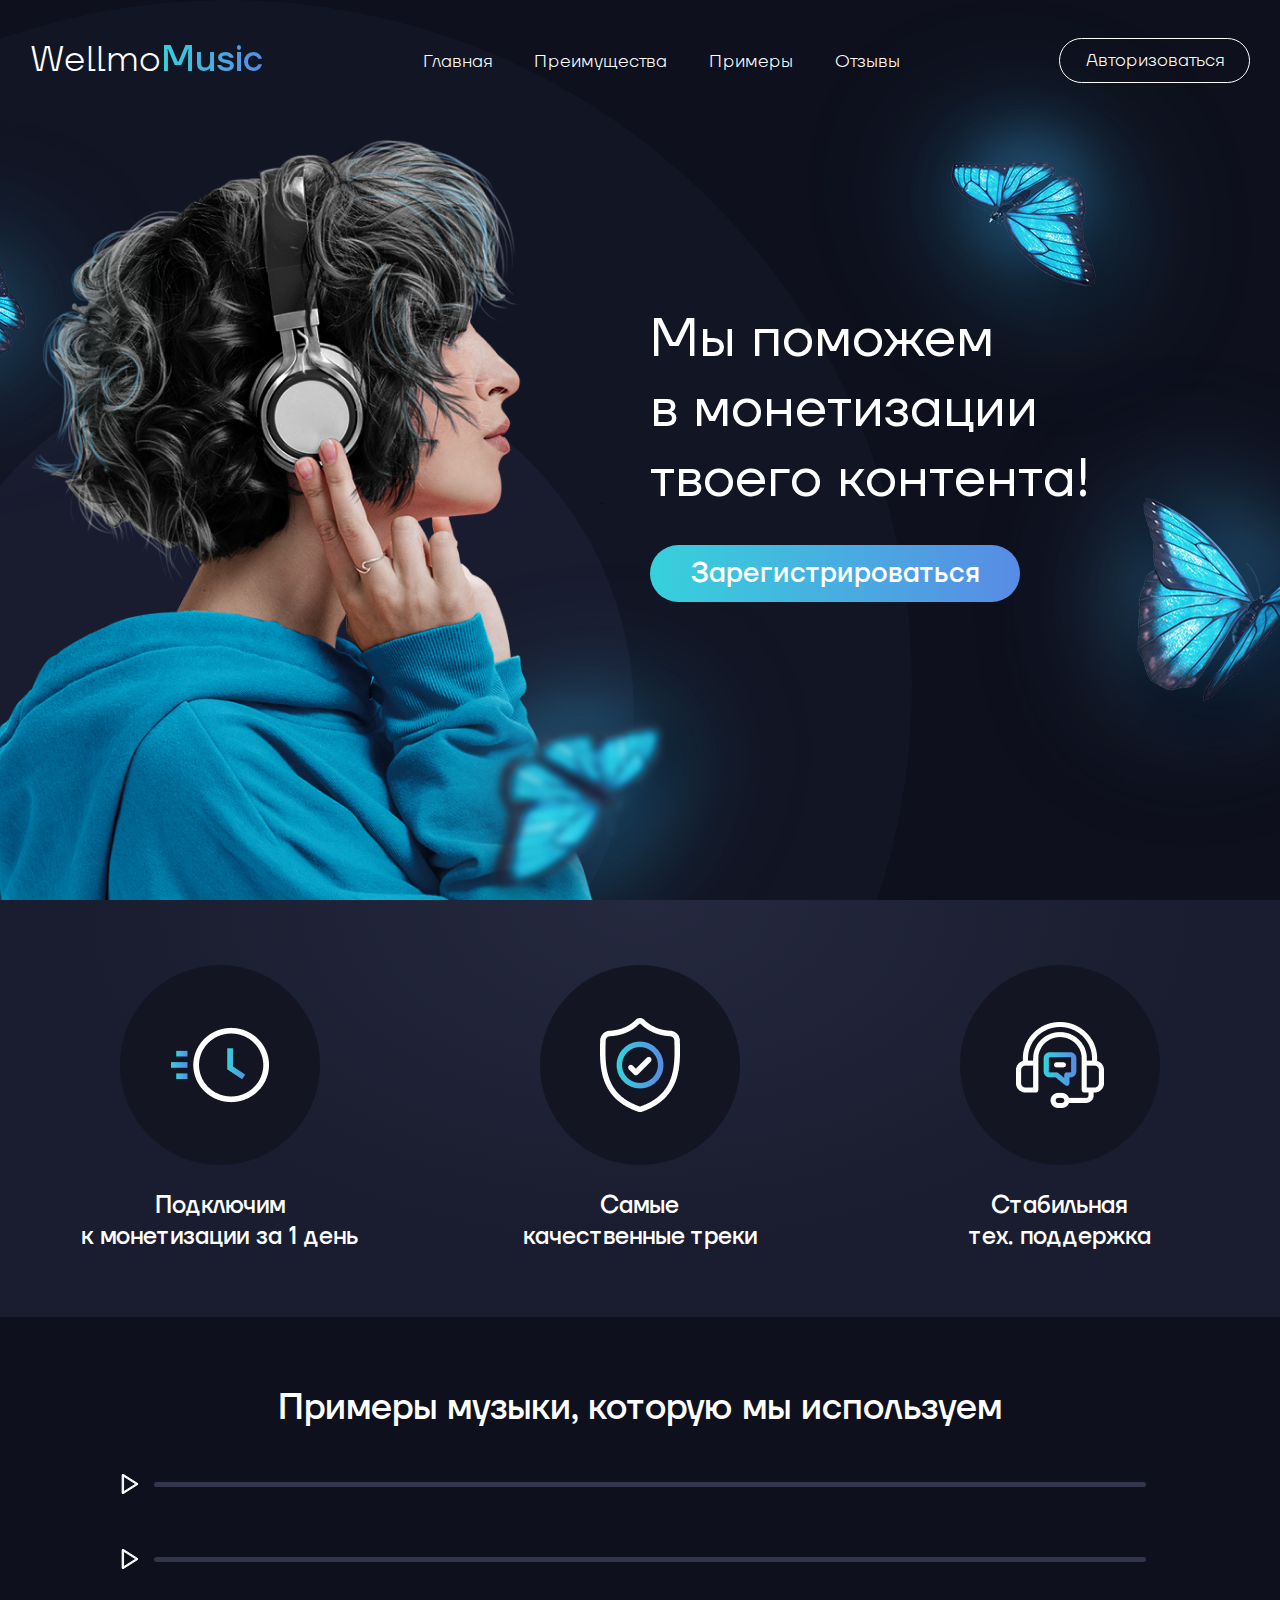
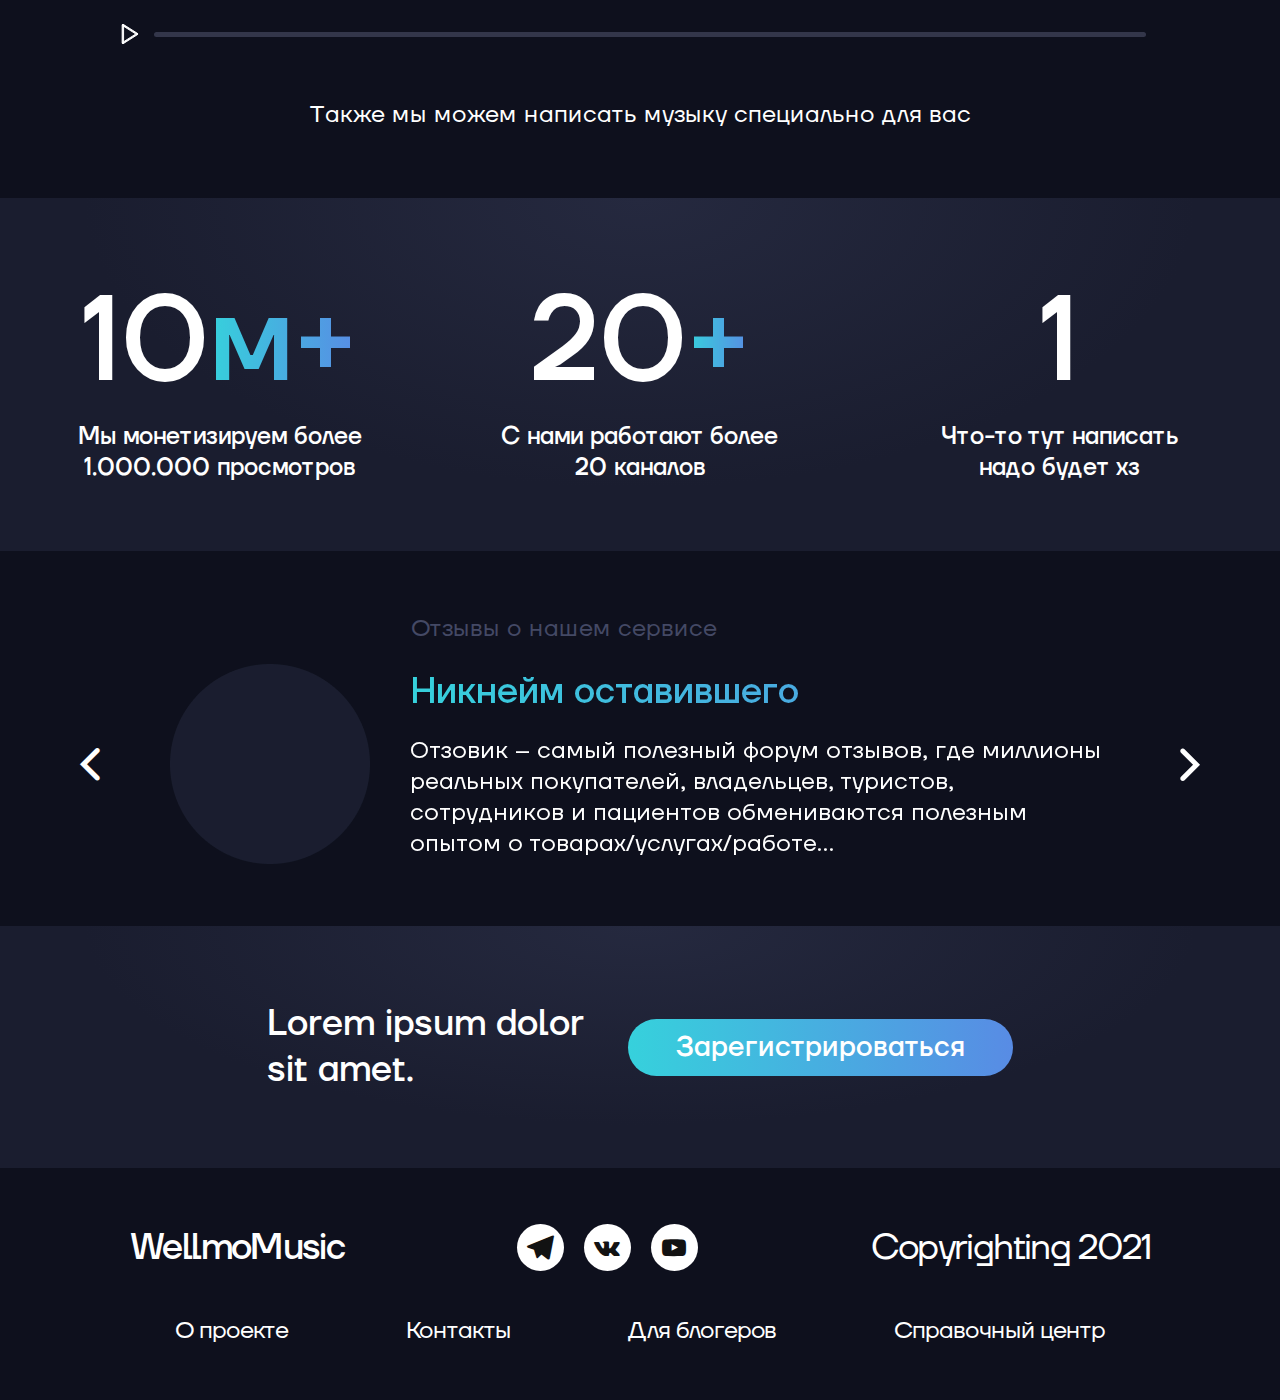
==== commit b5070706: "Add files via upload" ====
--- a/index.html
+++ b/index.html
@@ -107,23 +107,21 @@
 				<section class="page__music music">
 					<div class="music__content _container">
 						<div class="music__title">Примеры музыки, которую мы используем</div>
-						<div class="container">
-							<div class="music__audioPlayer">
-								<div class="audioPlayer">
-									<audio crossorigin>
-										<source src="https://s3-us-west-2.amazonaws.com/s.cdpn.io/355309/Swing_Jazz_Drum.mp3" type="audio/mpeg">
-									</audio>
-								</div>
-								<div class="audioPlayer-two">
-									<audio crossorigin>
-										<source src="https://s3-us-west-2.amazonaws.com/s.cdpn.io/355309/Swing_Jazz_Drum.mp3" type="audio/mpeg">
-									</audio>
-								</div>
-								<div class="audioPlayer-tree">
-									<audio crossorigin>
-										<source src="https://s3-us-west-2.amazonaws.com/s.cdpn.io/355309/Swing_Jazz_Drum.mp3" type="audio/mpeg">
-									</audio>
-								</div>
+						<div class="music__audioPlayer">
+							<div class="audioPlayer">
+								<audio crossorigin>
+									<source src="https://s3-us-west-2.amazonaws.com/s.cdpn.io/355309/Swing_Jazz_Drum.mp3" type="audio/mpeg">
+								</audio>
+							</div>
+							<div class="audioPlayer-two">
+								<audio crossorigin>
+									<source src="https://s3-us-west-2.amazonaws.com/s.cdpn.io/355309/Swing_Jazz_Drum.mp3" type="audio/mpeg">
+								</audio>
+							</div>
+							<div class="audioPlayer-tree">
+								<audio crossorigin>
+									<source src="https://s3-us-west-2.amazonaws.com/s.cdpn.io/355309/Swing_Jazz_Drum.mp3" type="audio/mpeg">
+								</audio>
 							</div>
 						</div>
 						<div class="music__subtitle">Также мы можем написать музыку специально для вас</div>
--- a/css/style.min.css
+++ b/css/style.min.css
@@ -4053,12 +4053,22 @@
 .about__title {
   padding: 320px 0px 100px 0px;
 }
+@media (max-width: 991.98px) {
+  .about__title {
+    padding: 200px 0px 100px 0px;
+  }
+}
+@media (max-width: 767.98px) {
+  .about__title {
+    padding: 150px 0px 100px 0px;
+  }
+}
 .about__text {
   font-weight: 500;
   font-size: 54px;
   line-height: 70px;
   text-align: center;
-  color: #FFFFFF;
+  color: #ffffff;
   margin: 0px 0px 44px 0px;
 }
 @media (max-width: 991.98px) {
@@ -4082,7 +4092,7 @@
   font-size: 36px;
   line-height: 46px;
   text-align: center;
-  background: linear-gradient(90deg, #36D1DC 0%, #5B86E5 107.92%);
+  background: linear-gradient(90deg, #36d1dc 0%, #5b86e5 107.92%);
   background-clip: text;
   -webkit-background-clip: text;
   margin: 0px 0px 60px 0px;
@@ -4113,7 +4123,7 @@
   font-weight: 400;
   font-size: 36px;
   line-height: 46px;
-  color: #FFFFFF;
+  color: #ffffff;
   margin: 0px 0px 44px 0px;
 }
 .about__link::before {
@@ -4121,7 +4131,7 @@
   display: flex;
   width: 6px;
   height: 6px;
-  background: #FFFFFF;
+  background: #ffffff;
   border-radius: 50%;
   margin: 17px 15px 0px 15px;
 }
@@ -4140,7 +4150,7 @@
   }
 }
 
-.fon__image-1 {
+.about__image-1 {
   position: absolute;
   background: #121524;
   border-radius: 50%;
@@ -4152,17 +4162,17 @@
   z-index: 0;
 }
 @media (max-width: 991.98px) {
-  .fon__image-1 {
+  .about__image-1 {
     left: -30%;
   }
 }
 @media (max-width: 700px) {
-  .fon__image-1 {
+  .about__image-1 {
     left: -60%;
     top: -170px;
   }
 }
-.fon__image-2 {
+.about__image-2 {
   position: absolute;
   z-index: 2;
   top: 90px;
@@ -4172,31 +4182,31 @@
   object-fit: cover;
 }
 @media (max-width: 991.98px) {
-  .fon__image-2 {
+  .about__image-2 {
     left: 0;
   }
 }
 @media (max-width: 700px) {
-  .fon__image-2 {
+  .about__image-2 {
     left: -6%;
   }
 }
-.fon__image-3 {
+.about__image-3 {
   position: absolute;
   top: 0;
   left: 5%;
 }
-.fon__image-4 {
+.about__image-4 {
   position: absolute;
   top: 40%;
   left: -220px;
 }
 @media (max-width: 479.98px) {
-  .fon__image-4 {
+  .about__image-4 {
     top: 30%;
   }
 }
-.fon__image-5 {
+.about__image-5 {
   position: absolute;
   right: -260px;
   top: 20%;
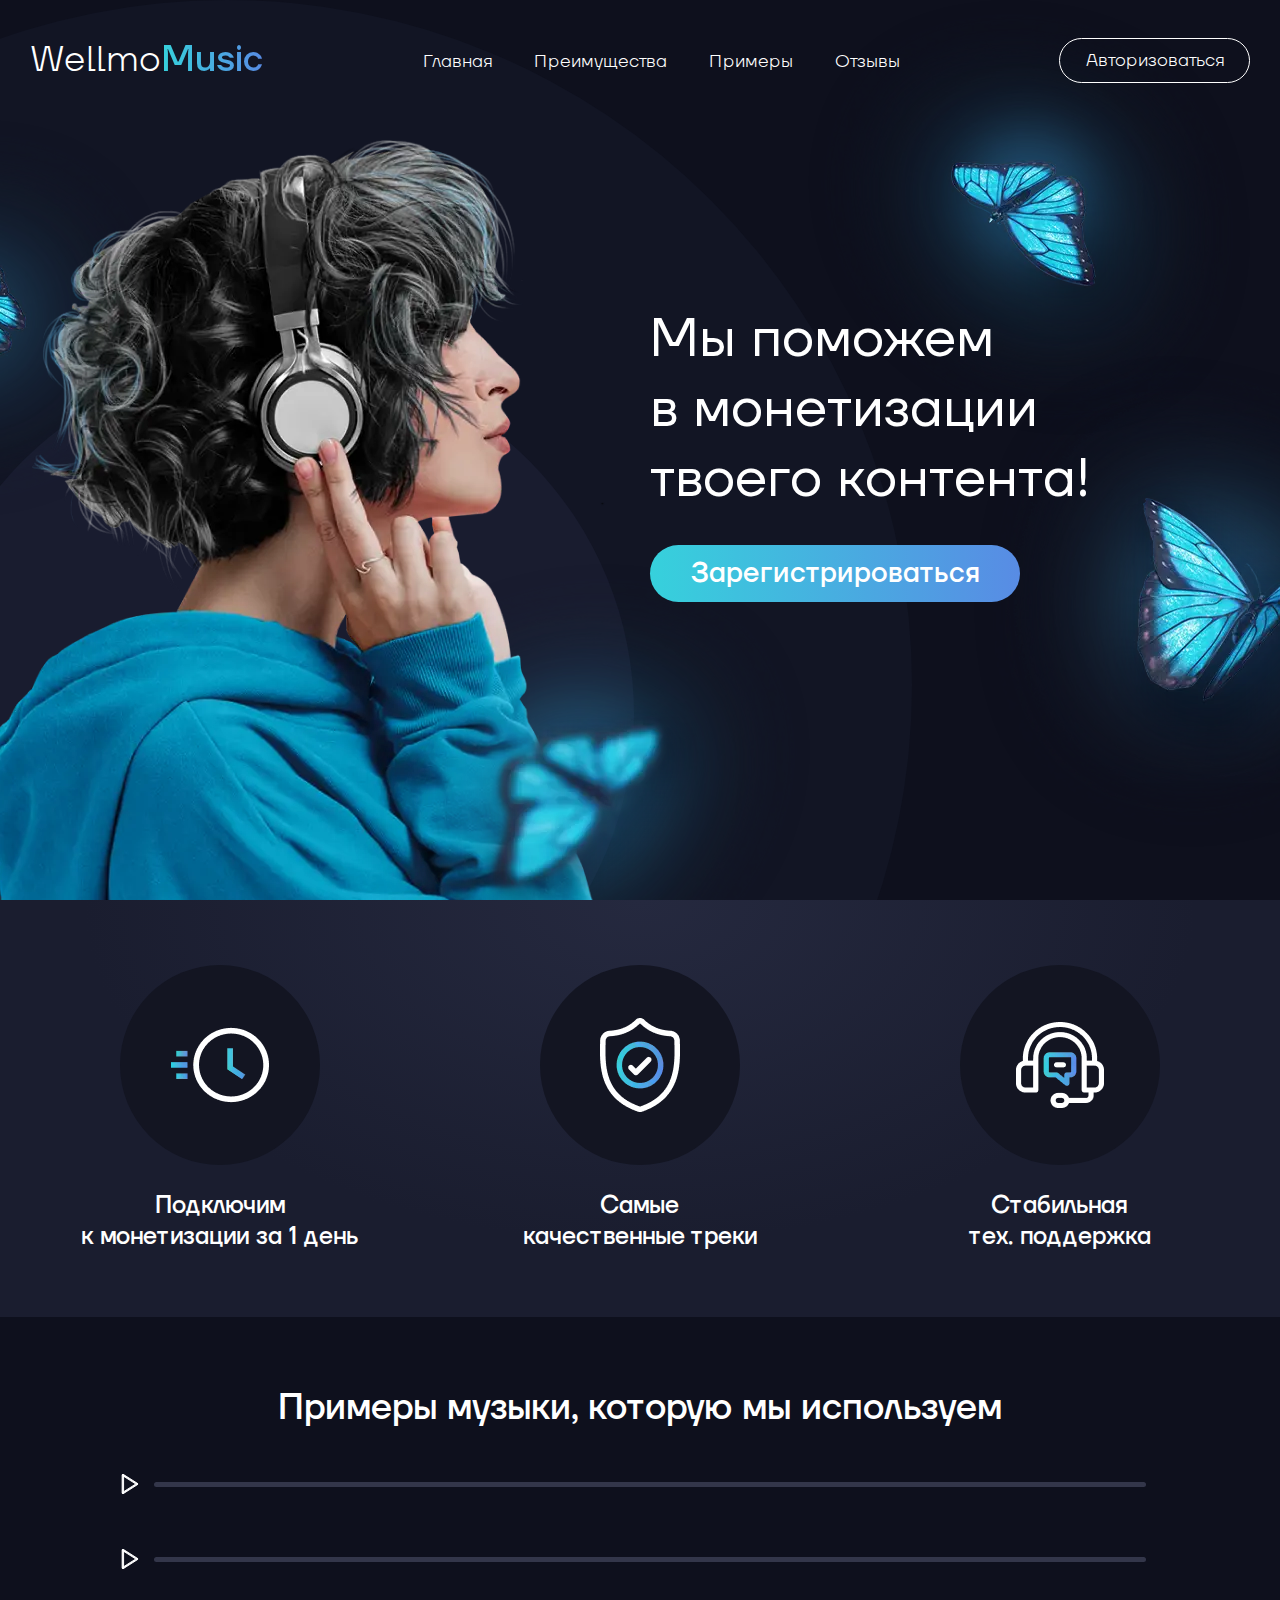
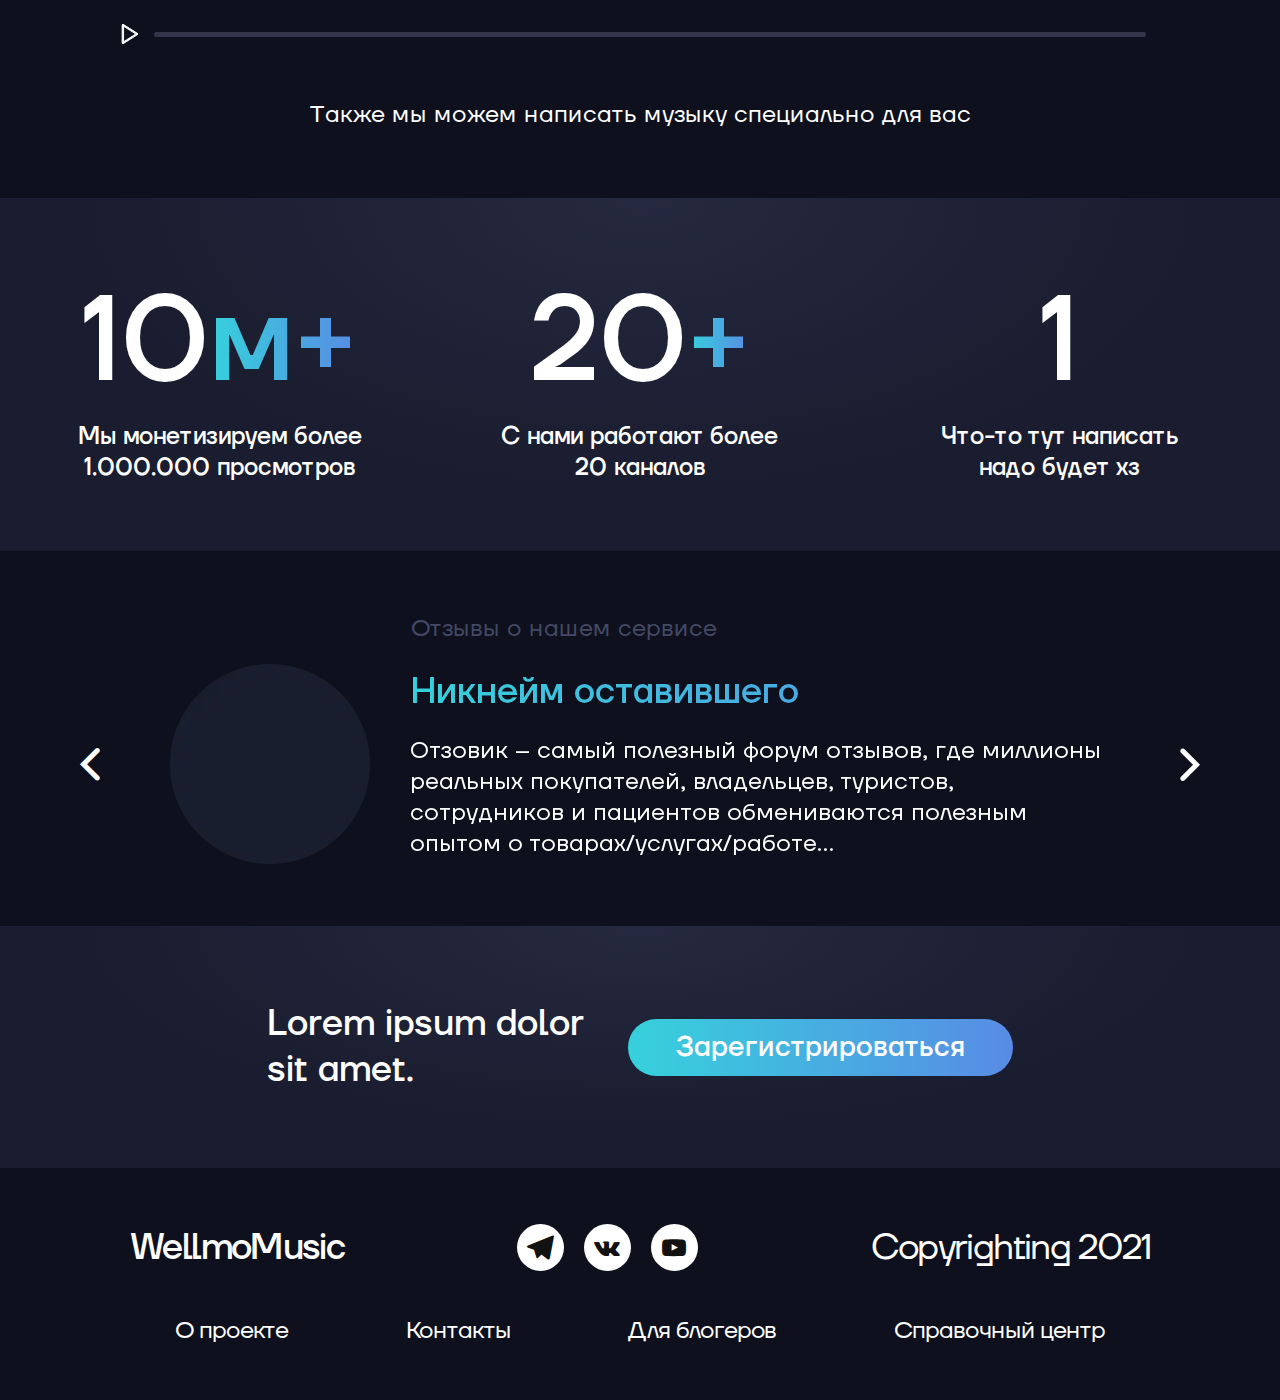
==== commit 8cb589a3: "Add files via upload" ====
--- a/index.html
+++ b/index.html
@@ -1,344 +1,345 @@
-<!DOCTYPE html>
-<html lang="ru">
-	 <head>
-	<title>Главная</title>
-	<meta charset="UTF-8">
-	<meta name="format-detection" content="telephone=no">
-	<link rel="stylesheet" href="css/style.min.css">
-	<link rel="shortcut icon" href="favicon.ico">
-	<!-- <meta name="robots" content="noindex, nofollow"> -->
-	<!-- <meta name="viewport" content="width=device-width, initial-scale=1.0, maximum-scale=1.0, user-scalable=0"> -->
-	<meta name="viewport" content="width=device-width, initial-scale=1.0">
-</head>
-	<body>
-		<div class="wrapper">
-			<header class="header">
-	<div class="header__container _container">
-		<div class="header__content">
-			<div class="header__logo">
-				<a href="" class="logo__text">Wellmo</a>
-				<a href="" class="logo__music">Music</a>
-			</div>
-			<div class="header__menu menu">
-				<div class="menu__icon icon-menu">
-					<span></span>
-					<span></span>
-					<span></span>
-				</div>
-				<nav class="menu__body">
-					<ul class="menu__list">
-						<li class="menu__item"><a href="" class="menu__link">Главная</a></li>
-						<li class="menu__item"><a href="" class="menu__link">Преимущества</a></li>
-						<li class="menu__item"><a href="" class="menu__link">Примеры</a></li>
-						<li class="menu__item"><a href="" class="menu__link">Отзывы</a></li>
-					</ul>
-				</nav>
-			</div>
-			<a data-da=".menu__body,550" href="#login" class="header__button-login _popup-link">Авторизоваться</a>
-		</div>
-	</div>
-</header>
-			<main class="page">
-				<section class="page__main-slider main-slider">
-					<div class="main-slider__slider">
-						<div class="main-slider__slide">
-							<div class="slide__body">
-								<div class="slide__content _container">
-									<div class="image__fon">
-										<div class="fon__image-2"></div>
-										<img class="fon__image-1" src="./img/icons/ellipse-two.svg" alt="">
-										<img class="fon__image-3" src="./img/girl.png" alt="">
-										<img class="fon__image-4" src="./img/butterfly-1.png" alt="">
-										<img class="fon__image-5" src="./img/butterfly-2.png" alt="">
-										<img class="fon__image-6" src="./img/butterfly-3.png" alt="">
-										<img class="fon__image-7" src="./img/butterfly-4.png" alt="">
-									</div>
-									<div class="slide__block">
-										<div class="slide__title">
-											<div class="slide__text">Мы поможем<br>
-												в монетизации<br>
-												твоего контента!</div>
-											<a href="#register" class="slide__button button _popup-link">Зарегистрироваться</a>
-										</div>
-									</div>
-								</div>
-							</div>
-						</div>
-					</div>
-				</section>
-				<section class="page__benefits benefits">
-					<div class="benefits__content _container">
-						<div class="benefits__body">
-							<div class="benefits__column">
-								<div class="benefits__item item-benefits">
-									<div class="item-benefits__image">
-										<img src="./img/fast.png" alt="">
-									</div>
-									<div class="item-benefits__text">
-										Подключим<br>
-										к монетизации за 1 день
-									</div>
-								</div>
-							</div>
-							<div class="benefits__column">
-								<div class="benefits__item item-benefits">
-									<div class="item-benefits__image">
-										<img src="./img/shield.png" alt="">
-									</div>
-									<div class="item-benefits__text">
-										Самые<br> качественные треки
-									</div>
-								</div>
-							</div>
-							<div class="benefits__column">
-								<div class="benefits__item item-benefits">
-									<div class="item-benefits__image">
-										<img src="./img/headphones.png" alt="">
-									</div>
-									<div class="item-benefits__text">
-										Стабильная<br>
-										тех. поддержка
-									</div>
-								</div>
-							</div>
-						</div>
-					</div>
-				</section>
-				<section class="page__music music">
-					<div class="music__content _container">
-						<div class="music__title">Примеры музыки, которую мы используем</div>
-						<div class="music__audioPlayer">
-							<div class="audioPlayer">
-								<audio crossorigin>
-									<source src="https://s3-us-west-2.amazonaws.com/s.cdpn.io/355309/Swing_Jazz_Drum.mp3" type="audio/mpeg">
-								</audio>
-							</div>
-							<div class="audioPlayer-two">
-								<audio crossorigin>
-									<source src="https://s3-us-west-2.amazonaws.com/s.cdpn.io/355309/Swing_Jazz_Drum.mp3" type="audio/mpeg">
-								</audio>
-							</div>
-							<div class="audioPlayer-tree">
-								<audio crossorigin>
-									<source src="https://s3-us-west-2.amazonaws.com/s.cdpn.io/355309/Swing_Jazz_Drum.mp3" type="audio/mpeg">
-								</audio>
-							</div>
-						</div>
-						<div class="music__subtitle">Также мы можем написать музыку специально для вас</div>
-					</div>
-				</section>
-				<section class="page__benefits-two benefits">
-					<div class="benefits__content _container">
-						<div class="benefits__body">
-							<div class="benefits__column">
-								<div class="benefits__item item-benefits">
-									<div class="item-benefits__description">
-										<div class="item-benefits__title">10</div>
-										<div class="item-benefits__subtitle">м+</div>
-									</div>
-									<div class="item-benefits__text">
-										Мы монетизируем более<br>
-										1.000.000 просмотров
-									</div>
-								</div>
-							</div>
-							<div class="benefits__column">
-								<div class="benefits__item item-benefits">
-									<div class="item-benefits__description">
-										<div class="item-benefits__title">20</div>
-										<div class="item-benefits__subtitle">+</div>
-									</div>
-									<div class="item-benefits__text">
-										С нами работают более<br>
-										20 каналов
-									</div>
-								</div>
-							</div>
-							<div class="benefits__column">
-								<div class="benefits__item item-benefits">
-									<div class="item-benefits__description">
-										<div class="item-benefits__title">1</div>
-									</div>
-									<div class="item-benefits__text">
-										Что-то тут написать<br>
-										надо будет хз
-									</div>
-								</div>
-							</div>
-						</div>
-					</div>
-				</section>
-				<section class="page__reviews reviews">
-					<div class="reviews__content _container">
-						<div class="reviews__title">Отзывы о нашем сервисе</div>
-						<div class="reviews__body">
-							<div class="reviews__arrow-prev _icon-arrow"></div>
-							<div class="reviews__slider _swiper">
-								<div class="reviews__slide slide-reviews">
-									<div class="slide-reviews__image">
-										<img src="./img/slide-reviews.png" alt="">
-									</div>
-									<div class="slide-reviews__text">
-										<div class="slide-reviews__name">Никнейм оставившего</div>
-										<div class="slide-reviews__subname">Отзовик – самый полезный форум отзывов, где миллионы реальных покупателей, владельцев, туристов, сотрудников и пациентов обмениваются полезным опытом о товарах/услугах/работе...</div>
-									</div>
-								</div>
-								<div class="reviews__slide slide-reviews">
-									<div class="slide-reviews__image">
-										<img src="./img/slide-reviews.png" alt="">
-									</div>
-									<div class="slide-reviews__text">
-										<div class="slide-reviews__name">Никнейм оставившего</div>
-										<div class="slide-reviews__subname">Отзовик – самый полезный форум отзывов, где миллионы реальных покупателей, владельцев, туристов, сотрудников и пациентов обмениваются полезным опытом о товарах/услугах/работе...</div>
-									</div>
-								</div>
-								<div class="reviews__slide slide-reviews">
-									<div class="slide-reviews__image">
-										<img src="./img/slide-reviews.png" alt="">
-									</div>
-									<div class="slide-reviews__text">
-										<div class="slide-reviews__name">Никнейм оставившего</div>
-										<div class="slide-reviews__subname">Отзовик – самый полезный форум отзывов, где миллионы реальных покупателей, владельцев, туристов, сотрудников и пациентов обмениваются полезным опытом о товарах/услугах/работе...</div>
-									</div>
-								</div>
-							</div>
-							<div class="reviews__arrow-next _icon-arrow"></div>
-						</div>
-					</div>
-				</section>
-				<section class="page__register register">
-					<div class="register__content _container">
-						<div class="register__text">Lorem ipsum dolor<br> sit amet.</div>
-						<a href="#register" class="register__button button _popup-link">Зарегистрироваться</a>
-					</div>
-				</section>
-			</main>
-			<footer class="footer">
-	<div class="footer__container _container">
-		<div class="footer__content">
-			<div class="footer__top top-footer">
-				<a href="" class="top-footer__logo">
-					WellmoMusic
-				</a>
-				<div class="top-footer__social">
-					<a href="" class="top-footer__icon _icon-telegram"></a>
-					<a href="" class="top-footer__icon _icon-vk"></a>
-					<a href="" class="top-footer__icon _icon-youtube"></a>
-				</div>
-				<div class="top-footer__copy">Copyrighting 2021</div>
-			</div>
-			<div class="footer__bottom bottom-footer">
-				<div class="bottom-footer__menu">
-					<ul class="bottom-footer__list">
-						<li class="bottom-footer__item"><a href="" class="bottom-footer__link">О проекте</a></li>
-						<li class="bottom-footer__item"><a href="" class="bottom-footer__link">Контакты</a></li>
-						<li class="bottom-footer__item"><a href="" class="bottom-footer__link">Для блогеров</a></li>
-						<li class="bottom-footer__item"><a href="" class="bottom-footer__link">Справочный центр</a></li>
-					</ul>
-				</div>
-				<div class="bottom-footer__copy">Copyrighting 2021</div>
-			</div>
-		</div>
-	</div>
-</footer>
-		</div>
-		
-
-<div class="popup popup_register">
-	<div class="popup__content">
-		<div class="popup__body">
-			<div class="popup__close"></div>
-			<div class="popup__items">
-				<div class="popup__title">
-					<div class="popup__left">Регистрация</div>
-					<a href="" class="popup__right _icon-arrow">Вернуться назад</a>
-				</div>
-				<form action="#" id="form" class="popup__form form-popup">
-					<div class="form-popup__items-one">
-						<div class="form-popup__item">
-							<label class="form-popup__label">Ваше имя:</label>
-							<input id="text" tabindex="1" autocomplete="off" name="form[]" placeholder="Шаблон под текст" class="form__input" type="text">
-						</div>
-						<div class="form-popup__item">
-							<label class="form-popup__label" for="text">Название канала:</label>
-							<input id="text" tabindex="2" autocomplete="off" name="form[]" value="" placeholder="Шаблон под текст" class="form__input" type="text">
-						</div>
-					</div>
-					<div class="form-popup__items-two">
-						<div class="form-popup__item">
-							<label class="form-popup__label">Ссылка на ваш канал:</label>
-							<input id="text" tabindex="1" autocomplete="off" name="form[]" placeholder="https://видеоприколы.ком" class="form__input" type="text">
-						</div>
-					</div>
-					<div class="form-popup__items-three">
-						<div class="form-popup__item">
-							<label class="form-popup__label">Количество подписчиков:</label>
-							<input id="text" tabindex="2" autocomplete="off" name="form[]" value="" placeholder="Шаблон под текст" class="form__input" type="text">
-						</div>
-						<div class="form-popup__item">
-							<div class="form-popup__label">Youtube anatitics:</div>
-							<a href="" class="form-popup__button _icon-cloud">Загрузить скриншоты</a>
-						</div>
-					</div>
-					<div class="form-popup__items-four">
-						<div class="form-popup__item">
-							<label class="form-popup__label">Ваш E-mail:</label>
-							<input id="text" tabindex="1" autocomplete="off" name="form[]" placeholder="Вк, Тг, Почта etc" class="form__input" type="text">
-						</div>
-						<div class="form-popup__item">
-							<label class="form-popup__label" for="text">Ссылка на VK:</label>
-							<input id="text" tabindex="2" autocomplete="off" name="form[]" value="" placeholder="Вк, Тг, Почта etc" class="form__input" type="text">
-						</div>
-					</div>
-					<div class="form-popup__items-five">
-						<div class="form-popup__item">
-							<label class="form-popup__label">Как можно с вами связаться:</label>
-							<input id="text" tabindex="2" autocomplete="off" name="form[]" value="" placeholder="Вк, Тг, Почта etc" class="form__input" type="text">
-						</div>
-						<div class="form-popup__item">
-							<a href="" class="form-popup__button">Оставить заявку</a>
-						</div>
-					</div>
-				</form>
-			</div>
-		</div>
-	</div>
-</div>
-
-<div class="popup popup_login">
-	<div class="popup__content">
-		<div class="popup__body">
-			<div class="popup__close"></div>
-			<div class="popup__items">
-				<div class="popup__title">
-					<div class="popup__left">Авторизация</div>
-					<a href="" class="popup__right _icon-arrow">Вернуться назад</a>
-				</div>
-				<form action="#" id="form" class="popup__form form-popup">
-					<div class="form-popup__item-one">
-						<label class="form-popup__label">Введите название канала</label>
-						<div class="item-one__form">
-							<input id="text" tabindex="1" autocomplete="off" name="form[]" value="" placeholder="https://видеоприколы.ком" class="form__input" type="text">
-						</div>
-					</div>
-					<div class="form-popup__item-two">
-						<div class="form-popup__items">
-							<label class="form-popup__label">Введите пароль:</label>
-							<div class="item-two__form">
-								<input id="pas" tabindex="1" autocomplete="off" name="form[]" value="" placeholder="Вк, Тг, Почта etc" class="form__input" type="text">
-							</div>
-						</div>
-						<a href="" class="item-two__button">Войти</a>
-					</div>
-				</form>
-			</div>
-		</div>
-	</div>
-</div>
-
-		<!-- Swiper -->
-<!-- <script src="https://unpkg.com/swiper/swiper-bundle.min.js"></script> -->
-<script src="js/vendors.min.js"></script>
-<script src="js/app.min.js"></script>
-	</body>
+<!DOCTYPE html>+<html lang="ru">+	 <head>+	<title>Главная</title>+	<meta charset="UTF-8">+	<meta name="format-detection" content="telephone=no">+	<link rel="stylesheet" href="css/style.min.css">+	<link rel="shortcut icon" href="favicon.ico">+	<!-- <meta name="robots" content="noindex, nofollow"> -->+	<!-- <meta name="viewport" content="width=device-width, initial-scale=1.0, maximum-scale=1.0, user-scalable=0"> -->+	<meta name="viewport" content="width=device-width, initial-scale=1.0">+</head>+	<body>+		<div class="wrapper">+			<header class="header">+	<div class="header__container _container">+		<div class="header__content">+			<div class="header__logo">+				<a href="" class="logo__text">Wellmo</a>+				<a href="" class="logo__music">Music</a>+			</div>+			<div class="header__menu menu">+				<div class="menu__icon icon-menu">+					<span></span>+					<span></span>+					<span></span>+				</div>+				<nav class="menu__body">+					<ul class="menu__list">+						<li class="menu__item"><a href="" class="menu__link">Главная</a></li>+						<li class="menu__item"><a href="" class="menu__link">Преимущества</a></li>+						<li class="menu__item"><a href="" class="menu__link">Примеры</a></li>+						<li class="menu__item"><a href="" class="menu__link">Отзывы</a></li>+					</ul>+				</nav>+			</div>+			<a data-da=".menu__body,550" href="#login" class="header__button-login _popup-link">Авторизоваться</a>+		</div>+	</div>+</header>+			<main class="page">+				<section class="page__main-slider main-slider">+					<div class="main-slider__slider">+						<div class="main-slider__slide">+							<div class="slide__body">+								<div class="slide__content _container">+									<div class="image__fon">+										<div class="fon__image-2"></div>+										<picture><source srcset="./img/icons/ellipse-two.svg" type="image/webp"><img class="fon__image-1" src="./img/icons/ellipse-two.svg" alt=""></picture>+										<picture><source srcset="./img/girl.webp" type="image/webp"><img class="fon__image-3" src="./img/girl.png" alt=""></picture>+										<picture><source srcset="./img/butterfly-1.webp" type="image/webp"><img class="fon__image-4" src="./img/butterfly-1.png" alt=""></picture>+										<picture><source srcset="./img/butterfly-2.webp" type="image/webp"><img class="fon__image-5" src="./img/butterfly-2.png" alt=""></picture>+										<picture><source srcset="./img/butterfly-3.webp" type="image/webp"><img class="fon__image-6" src="./img/butterfly-3.png" alt=""></picture>+										<picture><source srcset="./img/butterfly-4.webp" type="image/webp"><img class="fon__image-7" src="./img/butterfly-4.png" alt=""></picture>+									</div>+									<div class="slide__block">+										<div class="slide__title">+											<div class="slide__text">Мы поможем<br>+												в монетизации<br>+												твоего контента!</div>+											<a href="#register" class="slide__button button _popup-link">Зарегистрироваться</a>+										</div>+									</div>+								</div>+							</div>+						</div>+					</div>+				</section>+				<section class="page__benefits benefits">+					<div class="benefits__content _container">+						<div class="benefits__body">+							<div class="benefits__column">+								<div class="benefits__item item-benefits">+									<div class="item-benefits__image">+										<picture><source srcset="./img/fast.webp" type="image/webp"><img src="./img/fast.png" alt=""></picture>+									</div>+									<div class="item-benefits__text">+										Подключим<br>+										к монетизации за 1 день+									</div>+								</div>+							</div>+							<div class="benefits__column">+								<div class="benefits__item item-benefits">+									<div class="item-benefits__image">+										<picture><source srcset="./img/shield.webp" type="image/webp"><img src="./img/shield.png" alt=""></picture>+									</div>+									<div class="item-benefits__text">+										Самые<br> качественные треки+									</div>+								</div>+							</div>+							<div class="benefits__column">+								<div class="benefits__item item-benefits">+									<div class="item-benefits__image">+										<picture><source srcset="./img/headphones.webp" type="image/webp"><img src="./img/headphones.png" alt=""></picture>+									</div>+									<div class="item-benefits__text">+										Стабильная<br>+										тех. поддержка+									</div>+								</div>+							</div>+						</div>+					</div>+				</section>+				<section class="page__music music">+					<div class="music__content _container">+						<div class="music__title">Примеры музыки, которую мы используем</div>+						<div class="music__audioPlayer">+							<div class="audioPlayer">+								<audio crossorigin>+									<source src="https://s3-us-west-2.amazonaws.com/s.cdpn.io/355309/Swing_Jazz_Drum.mp3" type="audio/mpeg">+								</audio>+							</div>+							<div class="audioPlayer-two">+								<audio crossorigin>+									<source src="https://s3-us-west-2.amazonaws.com/s.cdpn.io/355309/Swing_Jazz_Drum.mp3" type="audio/mpeg">+								</audio>+							</div>+							<div class="audioPlayer-tree">+								<audio crossorigin>+									<source src="https://s3-us-west-2.amazonaws.com/s.cdpn.io/355309/Swing_Jazz_Drum.mp3" type="audio/mpeg">+								</audio>+							</div>+						</div>+						<div class="music__subtitle">Также мы можем написать музыку специально для вас</div>+					</div>+				</section>+				<section class="page__benefits-two benefits">+					<div class="benefits__content _container">+						<div class="benefits__body">+							<div class="benefits__column">+								<div class="benefits__item item-benefits">+									<div class="item-benefits__description">+										<div class="item-benefits__title">10</div>+										<div class="item-benefits__subtitle">м+</div>+									</div>+									<div class="item-benefits__text">+										Мы монетизируем более<br>+										1.000.000 просмотров+									</div>+								</div>+							</div>+							<div class="benefits__column">+								<div class="benefits__item item-benefits">+									<div class="item-benefits__description">+										<div class="item-benefits__title">20</div>+										<div class="item-benefits__subtitle">+</div>+									</div>+									<div class="item-benefits__text">+										С нами работают более<br>+										20 каналов+									</div>+								</div>+							</div>+							<div class="benefits__column">+								<div class="benefits__item item-benefits">+									<div class="item-benefits__description">+										<div class="item-benefits__title">1</div>+									</div>+									<div class="item-benefits__text">+										Что-то тут написать<br>+										надо будет хз+									</div>+								</div>+							</div>+						</div>+					</div>+				</section>+				<section class="page__reviews reviews">+					<div class="reviews__content _container">+						<div class="reviews__title">Отзывы о нашем сервисе</div>+						<div class="reviews__body">+							<div class="reviews__arrow-prev _icon-arrow"></div>+							<div class="reviews__slider _swiper">+								<div class="reviews__slide slide-reviews">+									<div class="slide-reviews__image">+										<picture><source srcset="./img/slide-reviews.webp" type="image/webp"><img src="./img/slide-reviews.png" alt=""></picture>+									</div>+									<div class="slide-reviews__text">+										<div class="slide-reviews__name">Никнейм оставившего</div>+										<div class="slide-reviews__subname">Отзовик – самый полезный форум отзывов, где миллионы реальных покупателей, владельцев, туристов, сотрудников и пациентов обмениваются полезным опытом о товарах/услугах/работе...</div>+									</div>+								</div>+								<div class="reviews__slide slide-reviews">+									<div class="slide-reviews__image">+										<picture><source srcset="./img/slide-reviews.webp" type="image/webp"><img src="./img/slide-reviews.png" alt=""></picture>+									</div>+									<div class="slide-reviews__text">+										<div class="slide-reviews__name">Никнейм оставившего</div>+										<div class="slide-reviews__subname">Отзовик – самый полезный форум отзывов, где миллионы реальных покупателей, владельцев, туристов, сотрудников и пациентов обмениваются полезным опытом о товарах/услугах/работе...</div>+									</div>+								</div>+								<div class="reviews__slide slide-reviews">+									<div class="slide-reviews__image">+										<picture><source srcset="./img/slide-reviews.webp" type="image/webp"><img src="./img/slide-reviews.png" alt=""></picture>+									</div>+									<div class="slide-reviews__text">+										<div class="slide-reviews__name">Никнейм оставившего</div>+										<div class="slide-reviews__subname">Отзовик – самый полезный форум отзывов, где миллионы реальных покупателей, владельцев, туристов, сотрудников и пациентов обмениваются полезным опытом о товарах/услугах/работе...</div>+									</div>+								</div>+							</div>+							<div class="reviews__arrow-next _icon-arrow"></div>+						</div>+					</div>+				</section>+				<section class="page__register register">+					<div class="register__content _container">+						<div class="register__text">Lorem ipsum dolor<br> sit amet.</div>+						<a href="#register" class="register__button button _popup-link">Зарегистрироваться</a>+					</div>+				</section>+			</main>+			<footer class="footer">+	<div class="footer__container _container">+		<div class="footer__content">+			<div class="footer__top top-footer">+				<a href="" class="top-footer__logo">+					WellmoMusic+				</a>+				<div class="top-footer__social">+					<a href="" class="top-footer__icon _icon-telegram"></a>+					<a href="" class="top-footer__icon _icon-vk"></a>+					<a href="" class="top-footer__icon _icon-youtube"></a>+				</div>+				<div class="top-footer__copy">Copyrighting 2021</div>+			</div>+			<div class="footer__bottom bottom-footer">+				<div class="bottom-footer__menu">+					<ul class="bottom-footer__list">+						<li class="bottom-footer__item"><a href="" class="bottom-footer__link">О проекте</a></li>+						<li class="bottom-footer__item"><a href="" class="bottom-footer__link">Контакты</a></li>+						<li class="bottom-footer__item"><a href="" class="bottom-footer__link">Для блогеров</a></li>+						<li class="bottom-footer__item"><a href="" class="bottom-footer__link">Справочный центр</a></li>+					</ul>+				</div>+				<div class="bottom-footer__copy">Copyrighting 2021</div>+			</div>+		</div>+	</div>+</footer>+		</div>+		++<div class="popup popup_register">+	<div class="popup__content">+		<div class="popup__body">+			<div class="popup__close"></div>+			<div class="popup__items">+				<div class="popup__title">+					<div class="popup__left">Регистрация</div>+					<a href="" class="popup__right _icon-arrow">Вернуться назад</a>+				</div>+				<form action="#" id="form" class="popup__form form-popup">+					<div class="form-popup__items-one">+						<div class="form-popup__item">+							<label class="form-popup__label">Ваше имя:</label>+							<input id="text" tabindex="1" autocomplete="off" name="form[]" placeholder="Шаблон под текст" class="form__input" type="text">+						</div>+						<div class="form-popup__item">+							<label class="form-popup__label" for="text">Название канала:</label>+							<input id="text" tabindex="2" autocomplete="off" name="form[]" value="" placeholder="Шаблон под текст" class="form__input" type="text">+						</div>+					</div>+					<div class="form-popup__items-two">+						<div class="form-popup__item">+							<label class="form-popup__label">Ссылка на ваш канал:</label>+							<input id="text" tabindex="1" autocomplete="off" name="form[]" placeholder="https://видеоприколы.ком" class="form__input" type="text">+						</div>+					</div>+					<div class="form-popup__items-three">+						<div class="form-popup__item">+							<label class="form-popup__label">Количество подписчиков:</label>+							<input id="text" tabindex="2" autocomplete="off" name="form[]" value="" placeholder="Шаблон под текст" class="form__input" type="text">+						</div>+						<div class="form-popup__item">+							<div class="form-popup__label">Youtube anatitics:</div>+							<a href="" class="form-popup__button _icon-cloud">Загрузить скриншоты</a>+						</div>+					</div>+					<div class="form-popup__items-four">+						<div class="form-popup__item">+							<label class="form-popup__label">Ваш E-mail:</label>+							<input id="text" tabindex="1" autocomplete="off" name="form[]" placeholder="Вк, Тг, Почта etc" class="form__input" type="text">+						</div>+						<div class="form-popup__item">+							<label class="form-popup__label" for="text">Ссылка на VK:</label>+							<input id="text" tabindex="2" autocomplete="off" name="form[]" value="" placeholder="Вк, Тг, Почта etc" class="form__input" type="text">+						</div>+					</div>+					<div class="form-popup__items-five">+						<div class="form-popup__item">+							<label class="form-popup__label">Как можно с вами связаться:</label>+							<input id="text" tabindex="2" autocomplete="off" name="form[]" value="" placeholder="Вк, Тг, Почта etc" class="form__input" type="text">+						</div>+						<div class="form-popup__item">+							<a href="" class="form-popup__button">Оставить заявку</a>+						</div>+					</div>+				</form>+			</div>+		</div>+	</div>+</div>++<div class="popup popup_login">+	<div class="popup__content">+		<div class="popup__body">+			<div class="popup__close"></div>+			<div class="popup__items">+				<div class="popup__title">+					<div class="popup__left">Авторизация</div>+					<a href="" class="popup__right _icon-arrow">Вернуться назад</a>+				</div>+				<form action="#" id="form" class="popup__form form-popup">+					<div class="form-popup__item-one">+						<label class="form-popup__label">Введите название канала</label>+						<div class="item-one__form">+							<input id="text" tabindex="1" autocomplete="off" name="form[]" value="" placeholder="https://видеоприколы.ком" class="form__input" type="text">+						</div>+					</div>+					<div class="form-popup__item-two">+						<div class="form-popup__items">+							<label class="form-popup__label">Введите пароль:</label>+							<div class="item-two__form">+								<input id="pas" tabindex="1" autocomplete="off" name="form[]" value="" placeholder="Вк, Тг, Почта etc" class="form__input" type="text">+							</div>+						</div>+						<a href="" class="item-two__button">Войти</a>+					</div>+				</form>+			</div>+		</div>+	</div>+</div>++		<!-- Swiper -->+<!-- <script src="https://unpkg.com/swiper/swiper-bundle.min.js"></script> -->+<script src="js/vendors.min.js"></script>+<script src="js/app.min.js"></script>+<script src="js/calendar.js"></script>+	</body> </html>--- a/css/style.min.css
+++ b/css/style.min.css
@@ -1,4383 +1 @@
-@charset "UTF-8";
-@font-face {
-  font-family: "Gilroy-Bold";
-  font-display: swap;
-  src: url("../fonts/Gilroy-Bold.woff2") format("woff2"), url("../fonts/Gilroy-Bold.woff") format("woff");
-  font-weight: 400;
-  font-style: normal;
-}
-@font-face {
-  font-family: "Gilroy-Medium";
-  font-display: swap;
-  src: url("../fonts/Gilroy-Medium.woff2") format("woff2"), url("../fonts/Gilroy-Medium.woff") format("woff");
-  font-weight: 400;
-  font-style: normal;
-}
-@font-face {
-  font-family: "Gilroy-SemiBold";
-  font-display: swap;
-  src: url("../fonts/Gilroy-SemiBold.woff2") format("woff2"), url("../fonts/Gilroy-SemiBold.woff") format("woff");
-  font-weight: 400;
-  font-style: normal;
-}
-@font-face {
-  font-family: "Gilroy-Regular";
-  font-display: swap;
-  src: url("../fonts/Gilroy-Regular.woff2") format("woff2"), url("../fonts/Gilroy-Regular.woff") format("woff");
-  font-weight: 400;
-  font-style: normal;
-}
-@font-face {
-  font-family: "icons";
-  font-display: swap;
-  src: url("../fonts/icons.woff") format("woff"), url("../fonts/icons.woff2#icons") format("woff2");
-  font-weight: normal;
-  font-style: normal;
-  font-display: block;
-}
-@font-face {
-  font-family: "TT Firs Neue";
-  src: local("TTFirsNeue Light"), local("TTFirsNeue-Light"), url("../fonts/TTFirsNeue-Light.woff2") format("woff2"), url("../fonts/TTFirsNeue-Light.woff") format("woff"), url("../fonts/TTFirsNeue-Light.ttf") format("truetype");
-  font-weight: 300;
-  font-style: normal;
-}
-@font-face {
-  font-family: "TT Firs Neue";
-  src: local("TTFirsNeue Medium"), local("TTFirsNeue-Medium"), url("../fonts/TTFirsNeue-Medium.woff2") format("woff2"), url("../fonts/TTFirsNeue-Medium.woff") format("woff"), url("../fonts/TTFirsNeue-Medium.ttf") format("truetype");
-  font-weight: 500;
-  font-style: normal;
-}
-@font-face {
-  font-family: "TT Firs Neue";
-  src: local("TTFirsNeue Regular"), local("TTFirsNeue-Regular"), url("../fonts/TTFirsNeue-Regular.woff2") format("woff2"), url("../fonts/TTFirsNeue-Regular.woff") format("woff"), url("../fonts/TTFirsNeue-Regular.ttf") format("truetype");
-  font-weight: 400;
-  font-style: normal;
-}
-[class^=_icon-]:before,
-[class*=" _icon-"]:before {
-  font-family: "icons";
-  font-style: normal;
-  font-weight: normal;
-  font-variant: normal;
-  text-transform: none;
-  line-height: 1;
-  -webkit-font-smoothing: antialiased;
-  -moz-osx-font-smoothing: grayscale;
-}
-
-[class^=_icon-]:before,
-[class*=" _icon-"]:before {
-  display: block;
-}
-
-._icon-youtube:before {
-  content: "\e901";
-}
-
-._icon-vk:before {
-  content: "\e900";
-}
-
-._icon-telegram-form:before {
-  content: "\e902";
-  color: #fff;
-}
-
-._icon-cloud:before {
-  content: "\e903";
-  color: #fff;
-}
-
-._icon-play:before {
-  content: "\e904";
-  color: #fff;
-}
-
-._icon-telegram:before {
-  content: "\e905";
-}
-
-._icon-arrow:before {
-  content: "\e906";
-  color: #fff;
-}
-
-* {
-  padding: 0px;
-  margin: 0px;
-  border: 0px;
-}
-
-*,
-*:before,
-*:after {
-  -moz-box-sizing: border-box;
-  -webkit-box-sizing: border-box;
-  box-sizing: border-box;
-}
-
-aside,
-nav,
-footer,
-header,
-section {
-  display: block;
-}
-
-html {
-  font-size: 24px;
-}
-
-html,
-body {
-  height: 100%;
-  min-width: 360px;
-}
-
-body {
-  line-height: 1;
-  font-family: "TT Firs Neue";
-  -ms-text-size-adjust: 100%;
-  -moz-text-size-adjust: 100%;
-  -webkit-text-size-adjust: 100%;
-}
-
-input,
-button,
-textarea {
-  font-family: "TT Firs Neue";
-  font-size: inherit;
-}
-
-input::-ms-clear {
-  display: none;
-}
-
-button {
-  cursor: pointer;
-  background-color: inherit;
-}
-
-button::-moz-focus-inner {
-  padding: 0;
-  border: 0;
-}
-
-a,
-a:visited {
-  text-decoration: none;
-}
-
-a:hover {
-  text-decoration: none;
-}
-
-ul li {
-  list-style: none;
-}
-
-img {
-  vertical-align: top;
-}
-
-h1,
-h2,
-h3,
-h4,
-h5,
-h6 {
-  font-weight: inherit;
-  font-size: inherit;
-}
-
-/*
-&::-webkit-scrollbar {
-	display: none;
-}
-*/
-body {
-  color: #FFFFFF;
-  background: #0E101D;
-}
-body._lock {
-  overflow: hidden;
-}
-
-.wrapper {
-  width: 100%;
-  min-height: 100%;
-  overflow: hidden;
-  display: flex;
-  flex-direction: column;
-  background: #0E101D;
-}
-._container {
-  max-width: 1220px;
-  margin: 0 auto;
-}
-@media (max-width: 1232px) {
-  ._container {
-    max-width: 970px;
-  }
-}
-@media (max-width: 991.98px) {
-  ._container {
-    max-width: 750px;
-  }
-}
-@media (max-width: 767.98px) {
-  ._container {
-    max-width: none;
-    padding: 0 10px;
-  }
-}
-
-.button {
-  display: inline-flex;
-  justify-content: center;
-  align-items: center;
-  padding: 11px 48px;
-  font-weight: 500;
-  font-size: 28px;
-  line-height: 35px;
-  color: #FFFFFF;
-  border-radius: 44.5546px;
-  transition: all 0.3s ease 0s;
-  background: linear-gradient(90deg, #36D1DC 0%, #5B86E5 107.92%);
-}
-@media (any-hover: hover) {
-  .button:hover {
-    transition: all 0.3s ease 0s;
-    background: linear-gradient(90deg, #2cb5bf 0%, #5B86E5 107.92%);
-  }
-}
-@media (max-width: 479.98px) {
-  .button {
-    padding: 11px 0px;
-    width: 100%;
-  }
-}
-
-.select {
-  position: relative;
-}
-.select__item {
-  position: relative;
-}
-.select__title {
-  color: #000;
-  border: 1px solid #d9d9d9;
-  background-color: #fff;
-  cursor: pointer;
-  border-radius: 4px;
-}
-@media (max-width: 991.98px) {
-  .select__title {
-    font-size: 18px;
-  }
-}
-.select__value {
-  display: flex;
-  font-size: 14px;
-  height: 30px;
-  padding: 0px 15px;
-  align-items: center;
-  justify-content: space-between;
-  flex-direction: row-reverse;
-}
-.select__value span {
-  height: 1em;
-  overflow: hidden;
-  display: -webkit-box;
-  -webkit-line-clamp: 1;
-  -webkit-box-orient: vertical;
-}
-.select__value:before {
-  content: "";
-  display: inline-block;
-  transition: all 0.3s ease 0s;
-  width: 11px;
-  height: 7px;
-  background: url("../img/icons/select.svg") center/100% no-repeat;
-}
-.select__input {
-  width: 100%;
-  background-color: transparent;
-  height: 100%;
-}
-.select__options {
-  color: #000;
-  position: absolute;
-  top: 29px;
-  border-radius: 0 0 4px 4px;
-  min-width: 100%;
-  left: 0;
-  background-color: #fff;
-  border-top: 0;
-  border: 1px solid #d9d9d9;
-  border-top: 0;
-  font-size: 14px;
-  padding: 10px 0px 5px 0px;
-}
-@media (max-width: 991.98px) {
-  .select__options {
-    font-size: 18px;
-  }
-}
-.select__option {
-  cursor: pointer;
-  padding: 5px 15px;
-  margin: 0px 0px 0px 0px;
-}
-@media (min-width: 992px) {
-  .select__option:hover {
-    background: #d9d9d9;
-  }
-}
-.select._active {
-  z-index: 5;
-}
-.select._active .select__value:before {
-  transform: rotate(-180deg);
-}
-.select._active .select__options {
-  display: block;
-}
-
-input[type=text],
-input[type=email],
-input[type=tel],
-textarea {
-  -webkit-appearance: none;
-  -moz-appearance: none;
-  appearance: none;
-}
-input[type=text]:focus,
-input[type=email]:focus,
-input[type=tel]:focus,
-textarea:focus {
-  outline: none;
-}
-
-.input {
-  border-radius: 0 !important;
-  width: 100%;
-  display: block;
-  padding: 0px 20px;
-}
-textarea.input {
-  resize: none;
-  padding: 0px 0px;
-}
-
-.checkbox {
-  position: relative;
-}
-.checkbox__input {
-  position: absolute;
-  width: 0;
-  height: 0;
-  opacity: 0;
-  visibility: hidden;
-}
-.checkbox__input:checked + .checkbox__text:before {
-  background: #fff url("../img/icons/check.svg") center no-repeat;
-}
-.checkbox__text {
-  display: inline-flex;
-  align-items: center;
-  position: relative;
-  font-size: 16px;
-  color: #ffffff;
-  letter-spacing: -0.3px;
-  line-height: calc(20 / 16);
-  cursor: pointer;
-}
-.checkbox__text:before {
-  content: "";
-  align-self: flex-start;
-  margin: 0px 14px 0px 0px;
-  flex: 0 0 20px;
-  left: 0;
-  top: 0;
-  width: 20px;
-  height: 18px;
-  background: #fff;
-  border: 1px solid #a7a9ac;
-}
-.checkbox a {
-  color: #fff;
-  text-decoration: underline;
-}
-@media (min-width: 992px) {
-  .checkbox a:hover {
-    text-decoration: none;
-  }
-}
-.checkbox._error .checkbox__text:before {
-  border: 1px solid #ee1212;
-}
-
-.options {
-  display: flex;
-  flex-direction: column;
-  align-items: flex-start;
-}
-.options__item {
-  position: relative;
-  cursor: pointer;
-}
-.options__input {
-  position: absolute;
-  width: 0;
-  height: 0;
-  opacity: 0;
-  left: 0;
-  top: 0;
-  visibility: hidden;
-}
-.options__input:checked + .options__text:after {
-  transform: scale(1);
-}
-.options__text {
-  display: inline-flex;
-  align-items: center;
-  position: relative;
-  font-size: 16px;
-  color: #ffffff;
-  letter-spacing: -0.3px;
-  line-height: calc(20 / 16);
-}
-.options__text:before {
-  content: "";
-  align-self: flex-start;
-  margin: 0px 14px 0px 0px;
-  flex: 0 0 20px;
-  left: 0;
-  top: 0;
-  border-radius: 50%;
-  width: 20px;
-  height: 18px;
-  background: #fff;
-  border: 1px solid #a7a9ac;
-}
-.options__text:after {
-  content: "";
-  transition: all 0.3s ease 0s;
-  transform: scale(0);
-  width: 10px;
-  height: 10px;
-  border-radius: 50%;
-  background-color: #77243a;
-  position: absolute;
-  left: 5px;
-  top: 4px;
-}
-
-.rating {
-  display: flex;
-  align-items: flex-end;
-  font-size: 40px;
-  line-height: 0.75;
-  transition: opacity 0.3s ease 0s;
-}
-
-.rating.rating_sending {
-  opacity: 0.2;
-}
-
-.rating.rating_set .rating__active,
-.rating.rating_set .rating__item {
-  cursor: pointer;
-}
-
-.rating__body {
-  position: relative;
-}
-
-.rating__body::before {
-  content: "★★★★★";
-  display: block;
-}
-
-.rating__active {
-  position: absolute;
-  width: 0%;
-  height: 100%;
-  top: 0;
-  left: 0;
-  overflow: hidden;
-}
-
-.rating__active::before {
-  content: "★★★★★";
-  position: absolute;
-  width: 100%;
-  height: 100%;
-  top: 0;
-  left: 0;
-  color: #ffd300;
-}
-
-.rating__items {
-  display: flex;
-  position: absolute;
-  width: 100%;
-  height: 100%;
-  top: 0;
-  left: 0;
-}
-
-.rating__item {
-  flex: 0 0 20%;
-  height: 100%;
-  opacity: 0;
-}
-
-.rating__value {
-  font-size: 50%;
-  line-height: 1;
-  padding: 0px 0px 0px 10px;
-}
-
-.quantity {
-  width: 88px;
-  height: 40px;
-  display: flex;
-  border: 1px solid rgba(166, 166, 166, 0.45);
-}
-.quantity__button {
-  flex: 0 0 30px;
-  position: relative;
-  cursor: pointer;
-}
-.quantity__button::before, .quantity__button::after {
-  content: "";
-  position: absolute;
-  top: 50%;
-  left: 50%;
-  transition: all 0.3s ease 0s;
-  margin: 0px 0px 0px -4.5px;
-  background-color: #a6a6a6;
-  width: 9px;
-  height: 1px;
-}
-@media (min-width: 991.98px) {
-  .quantity__button:hover::before, .quantity__button:hover::after {
-    background-color: rgba(0, 0, 0, 0.5);
-  }
-}
-.quantity__button_plus::before {
-  transform: rotate(-90deg);
-}
-.quantity__input {
-  flex: 1 1 auto;
-}
-.quantity__input input {
-  height: 100%;
-  color: #a6a6a6;
-  font-size: 12px;
-  width: 100%;
-  text-align: center;
-}
-
-.row:after {
-  display: block;
-  content: "";
-  clear: both;
-}
-
-.rub:after {
-  content: "₽";
-}
-
-ol.counter {
-  list-style-type: none;
-  counter-reset: item;
-}
-ol.counter li {
-  position: relative;
-  padding: 0px 0px 0px 45px;
-}
-ol.counter li:before {
-  counter-increment: item;
-  content: counter(item);
-  position: absolute;
-  left: 0;
-  top: 0;
-  color: #818181;
-  font-size: 14px;
-  font-weight: 700;
-  text-align: center;
-  line-height: 26px;
-  border-radius: 50%;
-  width: 28px;
-  height: 28px;
-  border: 1px solid #4274bb;
-}
-
-.ellipsis {
-  display: block;
-  overflow: hidden;
-  width: 100%;
-  white-space: nowrap;
-  text-overflow: ellipsis;
-}
-
-.es {
-  overflow: hidden;
-  white-space: nowrap;
-  text-overflow: ellipsis;
-}
-
-.table {
-  display: table;
-  font-size: 0;
-  width: 100%;
-}
-
-.trow {
-  display: table-row;
-}
-
-.cell {
-  display: table-cell;
-}
-.cell.full {
-  width: 100%;
-}
-
-._ibg {
-  position: relative;
-}
-._ibg img {
-  position: absolute;
-  width: 100%;
-  height: 100%;
-  top: 0;
-  left: 0;
-  object-fit: cover;
-}
-
-body.ie ._ibg {
-  background-position: center;
-  background-size: cover;
-  background-repeat: no-repeat;
-}
-body.ie ._ibg img {
-  width: 0;
-  height: 0;
-  opacity: 0;
-  visibility: hidden;
-}
-
-._video {
-  position: relative;
-  overflow: hidden;
-  height: 0;
-  padding-bottom: 56.25%;
-}
-._video video,
-._video iframe,
-._video object,
-._video embed {
-  position: absolute;
-  top: 0;
-  left: 0;
-  width: 100%;
-  height: 100%;
-}
-
-.videobg video,
-.videobg iframe,
-.videobg object,
-.videobg embed {
-  position: fixed;
-  top: 50%;
-  left: 50%;
-  min-width: 100%;
-  min-height: 100%;
-  width: auto;
-  height: auto;
-  z-index: -100;
-  transform: translateX(-50%) translateY(-50%);
-  background-size: cover;
-}
-
-._more-content {
-  transition: all 0.3s ease 0s;
-  overflow: hidden;
-}
-
-._more-link {
-  cursor: pointer;
-}
-._more-link span {
-  font-style: normal;
-}
-._more-link span:first-child {
-  display: block;
-}
-._more-link span:last-child {
-  display: none;
-}
-._more-link._active span {
-  font-style: normal;
-}
-._more-link._active span:first-child {
-  display: none;
-}
-._more-link._active span:last-child {
-  display: block;
-}
-
-#map {
-  background: url("../img/icons/loading.gif") center/50px no-repeat;
-}
-
-._swiper {
-  overflow: hidden;
-}
-._swiper .swiper-wrapper {
-  width: 100%;
-  height: 100%;
-  box-sizing: content-box;
-  display: flex;
-  position: relative;
-}
-._swiper.swiper-container-vertical .swiper-wrapper {
-  flex-direction: column;
-}
-._swiper.swiper-container-autoheight .swiper-wrapper {
-  align-items: flex-start;
-}
-
-.swiper-container-initialized .swiper-slide {
-  flex-shrink: 0;
-}
-
-.swiper-container-android .swiper-slide,
-.swiper-container-android .swiper-wrapper {
-  transform: translate3d(0px, 0, 0);
-}
-
-.swiper-button-lock {
-  display: none !important;
-}
-
-._tabs-block {
-  display: none;
-}
-._tabs-block._active {
-  display: block;
-}
-
-.mirror {
-  transform: scale(-1, 1);
-}
-
-.nicescroll-rails {
-  z-index: 1000 !important;
-}
-
-._custom-scroll {
-  position: fixed;
-  right: 0;
-  top: 0;
-  width: 3px;
-  height: 100%;
-  z-index: 1000;
-}
-._custom-scroll__line {
-  background-color: rgba(0, 0, 0, 0.5);
-  border-radius: 3px 0 0 3px;
-  position: relative;
-  left: 0;
-  top: 0;
-  width: 100%;
-}
-
-.popup {
-  -webkit-overflow-scrolling: touch;
-  z-index: 100;
-  padding: 30px 10px;
-  position: fixed;
-  top: 0px;
-  left: 0;
-  width: 100%;
-  height: 100%;
-  transition: visibility 0.8s ease 0s;
-  visibility: hidden;
-}
-.popup::before {
-  content: "";
-  background: rgba(14, 16, 29, 0.16);
-  backdrop-filter: blur(73px);
-  position: fixed;
-  width: 100%;
-  height: 100%;
-  top: 0;
-  left: 0;
-  opacity: 0;
-  transition: opacity 0.8s ease 0s;
-}
-.popup.show {
-  visibility: visible;
-  overflow: auto;
-}
-.popup.show::before {
-  opacity: 1;
-}
-.popup.show .popup__body {
-  transform: scale(1);
-}
-.popup._active {
-  overflow: auto;
-  visibility: visible;
-}
-.popup._active::before {
-  opacity: 1;
-}
-.popup._active .popup__body {
-  transition: all 0.3s ease 0.2s;
-  transform: scale(1);
-}
-.popup__content {
-  display: flex;
-  flex-direction: column;
-  align-items: center;
-  min-height: 100%;
-  flex: 1 1 auto;
-  width: 100%;
-  display: flex;
-  justify-content: center;
-  align-items: center;
-}
-.popup__body {
-  transform: scale(0);
-  transition: all 0.3s ease 0s;
-  background: radial-gradient(55.66% 105.37% at 50% 0%, #25293F 0%, #1A1D2F 78.03%), linear-gradient(93.45deg, #C263FC 0%, #A119D8 98.91%);
-  border-radius: 35px;
-  padding: 45px 58px 67px 58px;
-  width: 100%;
-  max-width: 934px;
-}
-@media (max-width: 479.98px) {
-  .popup__body {
-    padding: 40px;
-  }
-}
-.popup__close {
-  width: 15px;
-  height: 15px;
-  position: absolute;
-  top: 0px;
-  right: 0px;
-  cursor: pointer;
-  z-index: 30;
-  background: url("../img/icons/close.svg") 0 0 no-repeat;
-}
-
-.popup__title {
-  display: flex;
-  align-items: center;
-  justify-content: space-between;
-  margin: 0px 0px 30px 0px;
-}
-.popup__left {
-  font-weight: 500;
-  font-size: 24px;
-  line-height: 31px;
-  color: #FFFFFF;
-  margin: 0px 20px 0px 0px;
-}
-.popup__right {
-  display: flex;
-  align-items: center;
-  flex-direction: row-reverse;
-  font-weight: 400;
-  font-size: 18px;
-  line-height: 23px;
-  color: #5E627D;
-}
-.popup__right::before {
-  font-size: 12px;
-  transform: rotate(-180deg);
-  margin: 0px 0px 0px 8px;
-  color: #5E627D;
-}
-.form-popup__item-one {
-  margin: 0px 0px 30px 0px;
-}
-.form-popup__label {
-  font-weight: normal;
-  font-size: 18px;
-  line-height: 23px;
-  color: #FFFFFF;
-}
-.form-popup__item-two {
-  display: flex;
-  align-items: flex-end;
-}
-@media (max-width: 700px) {
-  .form-popup__item-two {
-    flex-direction: column;
-    align-items: start;
-  }
-}
-.form-popup__items {
-  flex: 0 1 50%;
-  margin: 0px 35px 0px 0px;
-}
-@media (max-width: 700px) {
-  .form-popup__items {
-    display: flex;
-    flex-direction: column;
-    flex: 1 1 auto;
-    width: 100%;
-    margin: 0px 0px 30px 0px;
-  }
-}
-
-.form__input {
-  font-weight: 400;
-  font-size: 18px;
-  line-height: 23px;
-  color: #5E627D;
-  width: 100%;
-  background: #0E101D;
-  border-radius: 22px;
-  padding: 10px 20px;
-  height: 43px;
-  margin: 15px 0px 0px 0px;
-}
-
-.item-two__button {
-  flex: 0 1 50%;
-  height: 43px;
-  display: flex;
-  justify-content: center;
-  align-items: center;
-  font-weight: 500;
-  font-size: 18px;
-  line-height: 23px;
-  width: 100%;
-  color: #FFFFFF;
-  border-radius: 44.5546px;
-  transition: all 0.3s ease 0s;
-  background: linear-gradient(90deg, #36D1DC 0%, #5B86E5 107.92%);
-}
-@media (any-hover: hover) {
-  .item-two__button:hover {
-    transition: all 0.3s ease 0s;
-    background: linear-gradient(90deg, #2cb5bf 0%, #5B86E5 107.92%);
-  }
-}
-@media (max-width: 700px) {
-  .item-two__button {
-    flex: 1 1 auto;
-  }
-}
-
-.form-popup__items-one {
-  display: flex;
-  margin: 0px 0px 30px 0px;
-}
-@media (max-width: 700px) {
-  .form-popup__items-one {
-    flex-direction: column;
-  }
-}
-.form-popup__items-two {
-  margin: 0px 0px 30px 0px;
-}
-.form-popup__items-three {
-  display: flex;
-  margin: 0px 0px 30px 0px;
-}
-@media (max-width: 700px) {
-  .form-popup__items-three {
-    flex-direction: column;
-  }
-}
-.form-popup__items-four {
-  display: flex;
-  margin: 0px 0px 30px 0px;
-}
-@media (max-width: 700px) {
-  .form-popup__items-four {
-    flex-direction: column;
-  }
-}
-.form-popup__items-five {
-  display: flex;
-  align-items: flex-end;
-  justify-content: flex-end;
-  margin: 0px 0px 30px 0px;
-}
-@media (max-width: 700px) {
-  .form-popup__items-five {
-    flex-direction: column;
-    align-items: start;
-    justify-content: start;
-  }
-  .form-popup__items-five:last-child {
-    margin: 0px 0px 0px 0px;
-  }
-}
-.form-popup__item {
-  flex: 0 1 50%;
-  margin: 0px 35px 0px 0px;
-}
-.form-popup__item:last-child {
-  margin: 0px 0px 0px 0px;
-}
-@media (max-width: 700px) {
-  .form-popup__item {
-    flex: 1 1 auto;
-    width: 100%;
-    margin: 0px 0px 30px 0px;
-  }
-}
-.form-popup__button {
-  height: 43px;
-  display: flex;
-  justify-content: center;
-  align-items: center;
-  font-weight: 500;
-  font-size: 18px;
-  line-height: 23px;
-  width: 100%;
-  color: #FFFFFF;
-  border-radius: 44.5546px;
-  transition: all 0.3s ease 0s;
-  background: linear-gradient(90deg, #36D1DC 0%, #5B86E5 107.92%);
-  margin: 15px 0px 0px 0px;
-}
-.form-popup__button::before {
-  margin: 0px 8px 0px 0px;
-}
-@media (any-hover: hover) {
-  .form-popup__button:hover {
-    transition: all 0.3s ease 0s;
-    background: linear-gradient(90deg, #2cb5bf 0%, #5B86E5 107.92%);
-  }
-}
-@media (max-width: 700px) {
-  .form-popup__button {
-    flex: 1 1 auto;
-  }
-}
-
-.header-other {
-  position: relative;
-  top: 0;
-  left: 0;
-  width: 100%;
-  z-index: 50;
-}
-
-.header {
-  position: absolute;
-  top: 0;
-  left: 0;
-  width: 100%;
-  z-index: 50;
-}
-.header__content {
-  display: flex;
-  align-items: center;
-  justify-content: space-between;
-  padding-top: calc(25px + 20 * ((100vw - 320px) / 1600));
-  padding-bottom: calc(25px + 20 * ((100vw - 320px) / 1600));
-}
-@media (max-width: 900px) {
-  .header__content {
-    margin: 0px 50px 0px 0px;
-  }
-}
-.header__logo {
-  display: flex;
-}
-.header__button-login {
-  width: 191px;
-  display: flex;
-  align-items: center;
-  justify-content: center;
-  border: 1px solid #FFFFFF;
-  box-sizing: border-box;
-  border-radius: 47px;
-  padding: 10px 26px;
-  font-weight: 300;
-  font-size: 18px;
-  line-height: 23px;
-  color: #FFFFFF;
-}
-@media (max-width: 550px) {
-  .header__button-login {
-    margin: 30px 0px 0px 0px;
-  }
-}
-
-.logo__text {
-  font-weight: 300;
-  font-size: 36px;
-  line-height: 46px;
-  color: #FFFFFF;
-}
-.logo__music {
-  font-weight: 500;
-  font-size: 36px;
-  line-height: 46px;
-  background: linear-gradient(90deg, #36D1DC 0%, #5B86E5 107.92%);
-  background-clip: text;
-  -webkit-background-clip: text;
-  color: transparent;
-}
-
-@media (max-width: 991.98px) {
-  .menu__body {
-    position: fixed;
-    width: 100%;
-    height: 100%;
-    top: 97px;
-    overflow: auto;
-    left: -100%;
-    transition: left 0.3s ease 0s;
-    background: linear-gradient(90deg, #36D1DC 0%, #5B86E5 107.92%);
-    padding: 30px;
-    z-index: 10;
-  }
-  .menu__body._active {
-    left: 0;
-  }
-}
-@media (max-width: 767.98px) {
-  .menu__body {
-    top: 90px;
-  }
-}
-@media (max-width: 550px) {
-  .menu__body {
-    display: flex;
-    flex-direction: column;
-    align-items: center;
-  }
-}
-.menu__list {
-  display: flex;
-  align-items: center;
-  margin: 0px -21px;
-}
-@media (max-width: 991.98px) {
-  .menu__list {
-    flex-direction: column;
-    margin: -15px 0px;
-  }
-}
-.menu__item {
-  padding: 0px 21px;
-}
-@media (max-width: 991.98px) {
-  .menu__item {
-    padding: 15px 0px;
-  }
-}
-.menu__link {
-  font-weight: 300;
-  font-size: 18px;
-  line-height: 23px;
-  color: #FFFFFF;
-  transition: all 0.3s ease 0s;
-}
-.menu__link:hover {
-  transition: all 0.3s ease 0s;
-  color: #36D1DC;
-}
-
-.icon-menu {
-  display: none;
-}
-@media (max-width: 991.98px) {
-  .icon-menu {
-    display: block;
-    position: absolute;
-    top: 45px;
-    right: 10px;
-    width: 30px;
-    height: 18px;
-    cursor: pointer;
-    z-index: 5;
-  }
-  .icon-menu span {
-    transition: all 0.3s ease 0s;
-    top: calc(50% - 1px);
-    left: 0px;
-    position: absolute;
-    width: 26px;
-    height: 2px;
-    background-color: #FFFFFF;
-  }
-  .icon-menu span:first-child {
-    top: 0px;
-  }
-  .icon-menu span:last-child {
-    top: auto;
-    bottom: 0px;
-  }
-  .icon-menu._active span {
-    transform: scale(0);
-  }
-  .icon-menu._active span:first-child {
-    transform: rotate(-45deg);
-    top: calc(50% - 1px);
-  }
-  .icon-menu._active span:last-child {
-    transform: rotate(45deg);
-    bottom: calc(50% - 1px);
-  }
-}
-@media (max-width: 767.98px) {
-  .icon-menu {
-    top: 42px;
-  }
-}
-@media (max-width: 550px) {
-  .icon-menu {
-    top: 38px;
-  }
-}
-
-.header {
-  position: absolute;
-  top: 0;
-  left: 0;
-  width: 100%;
-  z-index: 50;
-}
-.header__content {
-  display: flex;
-  align-items: center;
-  justify-content: space-between;
-  padding-top: calc(25px + 20 * ((100vw - 320px) / 1600));
-  padding-bottom: calc(25px + 20 * ((100vw - 320px) / 1600));
-}
-@media (max-width: 900px) {
-  .header__content {
-    margin: 0px 50px 0px 0px;
-  }
-}
-.header__logo {
-  display: flex;
-}
-.header__button-login {
-  width: 191px;
-  display: flex;
-  align-items: center;
-  justify-content: center;
-  border: 1px solid #FFFFFF;
-  box-sizing: border-box;
-  border-radius: 47px;
-  padding: 10px 26px;
-  font-weight: 300;
-  font-size: 18px;
-  line-height: 23px;
-  color: #FFFFFF;
-}
-@media (max-width: 550px) {
-  .header__button-login {
-    margin: 30px 0px 0px 0px;
-  }
-}
-
-.logo__text {
-  font-weight: 300;
-  font-size: 36px;
-  line-height: 46px;
-  color: #FFFFFF;
-}
-.logo__music {
-  font-weight: 500;
-  font-size: 36px;
-  line-height: 46px;
-  background: linear-gradient(90deg, #36D1DC 0%, #5B86E5 107.92%);
-  background-clip: text;
-  -webkit-background-clip: text;
-  color: transparent;
-}
-
-@media (max-width: 991.98px) {
-  .menu__body {
-    position: fixed;
-    width: 100%;
-    height: 100%;
-    top: 97px;
-    overflow: auto;
-    left: -100%;
-    transition: left 0.3s ease 0s;
-    background: linear-gradient(90deg, #36D1DC 0%, #5B86E5 107.92%);
-    padding: 30px;
-    z-index: 10;
-  }
-  .menu__body._active {
-    left: 0;
-  }
-}
-@media (max-width: 767.98px) {
-  .menu__body {
-    top: 90px;
-  }
-}
-@media (max-width: 550px) {
-  .menu__body {
-    display: flex;
-    flex-direction: column;
-    align-items: center;
-  }
-}
-.menu__list {
-  display: flex;
-  align-items: center;
-  margin: 0px -21px;
-}
-@media (max-width: 991.98px) {
-  .menu__list {
-    flex-direction: column;
-    margin: -15px 0px;
-  }
-}
-.menu__item {
-  padding: 0px 21px;
-}
-@media (max-width: 991.98px) {
-  .menu__item {
-    padding: 15px 0px;
-  }
-}
-.menu__link {
-  font-weight: 300;
-  font-size: 18px;
-  line-height: 23px;
-  color: #FFFFFF;
-  transition: all 0.3s ease 0s;
-}
-.menu__link:hover {
-  transition: all 0.3s ease 0s;
-  color: #36D1DC;
-}
-
-.icon-menu {
-  display: none;
-}
-@media (max-width: 991.98px) {
-  .icon-menu {
-    display: block;
-    position: absolute;
-    top: 45px;
-    right: 10px;
-    width: 30px;
-    height: 18px;
-    cursor: pointer;
-    z-index: 5;
-  }
-  .icon-menu span {
-    transition: all 0.3s ease 0s;
-    top: calc(50% - 1px);
-    left: 0px;
-    position: absolute;
-    width: 26px;
-    height: 2px;
-    background-color: #FFFFFF;
-  }
-  .icon-menu span:first-child {
-    top: 0px;
-  }
-  .icon-menu span:last-child {
-    top: auto;
-    bottom: 0px;
-  }
-  .icon-menu._active span {
-    transform: scale(0);
-  }
-  .icon-menu._active span:first-child {
-    transform: rotate(-45deg);
-    top: calc(50% - 1px);
-  }
-  .icon-menu._active span:last-child {
-    transform: rotate(45deg);
-    bottom: calc(50% - 1px);
-  }
-}
-@media (max-width: 767.98px) {
-  .icon-menu {
-    top: 42px;
-  }
-}
-@media (max-width: 550px) {
-  .icon-menu {
-    top: 38px;
-  }
-}
-
-.footer {
-  background: #0E101D;
-  padding-top: calc(50px + 10 * ((100vw - 320px) / 1600));
-  padding-bottom: calc(30px + 40 * ((100vw - 320px) / 1600));
-}
-.footer__content {
-  padding: 0px 100px;
-}
-@media (max-width: 991.98px) {
-  .footer__content {
-    padding: 0px 0px 0px 0px;
-  }
-}
-.footer__top {
-  display: flex;
-  align-items: center;
-  justify-content: space-between;
-  margin-bottom: calc(35px + 15 * ((100vw - 320px) / 1600));
-}
-@media (max-width: 479.98px) {
-  .footer__top {
-    flex-direction: column;
-    justify-content: center;
-  }
-}
-.footer__bottom {
-  padding: 0px 45px 0px 45px;
-}
-@media (max-width: 991.98px) {
-  .footer__bottom {
-    padding: 0px 0px 0px 0px;
-  }
-}
-
-.top-footer__logo {
-  font-weight: 500;
-  font-size: 36px;
-  line-height: 46px;
-  letter-spacing: -0.045em;
-  color: #FFFFFF;
-}
-@media (max-width: 479.98px) {
-  .top-footer__logo {
-    margin: 0px 0px 30px 0px;
-  }
-}
-.top-footer__social {
-  display: flex;
-}
-.top-footer__copy {
-  font-weight: 400;
-  font-size: 36px;
-  line-height: 46px;
-  letter-spacing: -0.045em;
-  color: #FFFFFF;
-}
-@media (max-width: 767.98px) {
-  .top-footer__copy {
-    display: none;
-  }
-}
-.top-footer__icon {
-  display: flex;
-  align-items: center;
-  justify-content: center;
-  border-radius: 50%;
-  background: #FFFFFF;
-  margin: 0px 20px 0px 0px;
-  width: 47px;
-  height: 47px;
-}
-.top-footer__icon:last-child {
-  margin: 0px 0px 0px 0px;
-}
-.top-footer__icon::before {
-  color: #121212;
-}
-
-@media (max-width: 767.98px) {
-  .bottom-footer__menu {
-    margin: 0px 0px 30px 0px;
-  }
-}
-.bottom-footer__list {
-  display: flex;
-  align-items: center;
-  justify-content: space-between;
-  margin: 0px -15px;
-}
-@media (max-width: 767.98px) {
-  .bottom-footer__list {
-    flex-wrap: wrap;
-    justify-content: center;
-    margin: 10px -25px;
-  }
-}
-.bottom-footer__item {
-  padding: 0px 15px;
-}
-@media (max-width: 767.98px) {
-  .bottom-footer__item {
-    padding: 10px 25px;
-  }
-}
-.bottom-footer__link {
-  font-weight: 400;
-  font-size: 24px;
-  line-height: 31px;
-  letter-spacing: -0.045em;
-  color: #FFFFFF;
-  transition: all 0.3s ease 0s;
-}
-.bottom-footer__link:hover {
-  transition: all 0.3s ease 0s;
-  color: #36D1DC;
-}
-.bottom-footer__copy {
-  display: none;
-}
-@media (max-width: 767.98px) {
-  .bottom-footer__copy {
-    display: flex;
-    justify-content: center;
-    text-align: center;
-    display: block;
-    font-weight: 400;
-    font-size: 22px;
-    line-height: 46px;
-    letter-spacing: -0.045em;
-    color: #FFFFFF;
-  }
-}
-
-.footer-other {
-  position: relative;
-  z-index: 10;
-  background: radial-gradient(55.66% 105.37% at 50% 0%, #25293F 0%, #1A1D2F 78.03%);
-  padding-top: calc(50px + 10 * ((100vw - 320px) / 1600));
-  padding-bottom: calc(30px + 40 * ((100vw - 320px) / 1600));
-}
-
-.footer__content {
-  padding: 0px 100px;
-}
-@media (max-width: 991.98px) {
-  .footer__content {
-    padding: 0px 0px 0px 0px;
-  }
-}
-.footer__top {
-  display: flex;
-  align-items: center;
-  justify-content: space-between;
-  margin-bottom: calc(35px + 15 * ((100vw - 320px) / 1600));
-}
-@media (max-width: 479.98px) {
-  .footer__top {
-    flex-direction: column;
-    justify-content: center;
-  }
-}
-.footer__bottom {
-  padding: 0px 45px 0px 45px;
-}
-@media (max-width: 991.98px) {
-  .footer__bottom {
-    padding: 0px 0px 0px 0px;
-  }
-}
-
-.top-footer__logo {
-  font-weight: 500;
-  font-size: 36px;
-  line-height: 46px;
-  letter-spacing: -0.045em;
-  color: #FFFFFF;
-}
-@media (max-width: 479.98px) {
-  .top-footer__logo {
-    margin: 0px 0px 30px 0px;
-  }
-}
-.top-footer__social {
-  display: flex;
-}
-.top-footer__copy {
-  font-weight: 400;
-  font-size: 36px;
-  line-height: 46px;
-  letter-spacing: -0.045em;
-  color: #FFFFFF;
-}
-@media (max-width: 767.98px) {
-  .top-footer__copy {
-    display: none;
-  }
-}
-.top-footer__icon {
-  display: flex;
-  align-items: center;
-  justify-content: center;
-  border-radius: 50%;
-  background: #FFFFFF;
-  margin: 0px 20px 0px 0px;
-  width: 47px;
-  height: 47px;
-}
-.top-footer__icon:last-child {
-  margin: 0px 0px 0px 0px;
-}
-.top-footer__icon::before {
-  color: #121212;
-}
-
-@media (max-width: 767.98px) {
-  .bottom-footer__menu {
-    margin: 0px 0px 30px 0px;
-  }
-}
-.bottom-footer__list {
-  display: flex;
-  align-items: center;
-  justify-content: space-between;
-  margin: 0px -15px;
-}
-@media (max-width: 767.98px) {
-  .bottom-footer__list {
-    flex-wrap: wrap;
-    justify-content: center;
-    margin: 10px -25px;
-  }
-}
-.bottom-footer__item {
-  padding: 0px 15px;
-}
-@media (max-width: 767.98px) {
-  .bottom-footer__item {
-    padding: 10px 25px;
-  }
-}
-.bottom-footer__link {
-  font-weight: 400;
-  font-size: 24px;
-  line-height: 31px;
-  letter-spacing: -0.045em;
-  color: #FFFFFF;
-  transition: all 0.3s ease 0s;
-}
-.bottom-footer__link:hover {
-  transition: all 0.3s ease 0s;
-  color: #36D1DC;
-}
-.bottom-footer__copy {
-  display: none;
-}
-@media (max-width: 767.98px) {
-  .bottom-footer__copy {
-    display: flex;
-    justify-content: center;
-    text-align: center;
-    display: block;
-    font-weight: 400;
-    font-size: 22px;
-    line-height: 46px;
-    letter-spacing: -0.045em;
-    color: #FFFFFF;
-  }
-}
-
-.page__main-slider {
-  position: relative;
-  min-height: 900px;
-  z-index: 0;
-}
-.page__music {
-  position: relative;
-  z-index: 10;
-  background: #0E101D;
-  padding-top: calc(50px + 30 * ((100vw - 320px) / 1600));
-  padding-bottom: calc(50px + 30 * ((100vw - 320px) / 1600));
-}
-.page__benefits {
-  position: relative;
-  z-index: 10;
-  padding-top: calc(50px + 25 * ((100vw - 320px) / 1600));
-  padding-bottom: calc(50px + 25 * ((100vw - 320px) / 1600));
-  background: radial-gradient(55.66% 105.37% at 50% 0%, #25293F 0%, #1A1D2F 78.03%);
-}
-.page__benefits-two {
-  padding-top: calc(50px + 30 * ((100vw - 320px) / 1600));
-  padding-bottom: calc(50px + 30 * ((100vw - 320px) / 1600));
-  background: radial-gradient(55.66% 105.37% at 50% 0%, #25293F 0%, #1A1D2F 78.03%);
-}
-.page__reviews {
-  background: #0E101D;
-  padding-top: calc(50px + 20 * ((100vw - 320px) / 1600));
-  padding-bottom: calc(50px + 20 * ((100vw - 320px) / 1600));
-}
-.page__register {
-  background: radial-gradient(55.66% 105.37% at 50% 0%, #25293F 0%, #1A1D2F 78.03%);
-  padding-top: calc(60px + 25 * ((100vw - 320px) / 1600));
-  padding-bottom: calc(60px + 25 * ((100vw - 320px) / 1600));
-}
-
-.slide__image {
-  position: absolute;
-  width: 100%;
-  height: 100%;
-  top: 0;
-  left: 0;
-  object-fit: cover;
-  z-index: 0;
-}
-.slide__body {
-  position: relative;
-  height: 100%;
-}
-.slide__content {
-  position: relative;
-}
-@media (max-width: 479.98px) {
-  .slide__content {
-    padding: 0px 5px 0px 5px;
-  }
-}
-.slide__block {
-  position: relative;
-  top: 305px;
-  z-index: 10;
-  display: flex;
-  align-items: center;
-  justify-content: flex-end;
-  right: 160px;
-}
-@media (max-width: 1232px) {
-  .slide__block {
-    right: 0;
-  }
-}
-@media (max-width: 991.98px) {
-  .slide__block {
-    flex-direction: column;
-    justify-content: center;
-    top: 500px;
-  }
-}
-@media (max-width: 767.98px) {
-  .slide__block {
-    justify-content: center;
-    align-items: center;
-    text-align: center;
-    top: 550px;
-  }
-}
-@media (max-width: 479.98px) {
-  .slide__block {
-    top: 500px;
-  }
-}
-.slide__text {
-  font-weight: 400;
-  font-size: 54px;
-  line-height: 70px;
-  color: #FFFFFF;
-  text-align: left;
-  margin: 0px 0px 30px 0px;
-}
-@media (max-width: 767.98px) {
-  .slide__text {
-    text-align: center;
-    font-size: 45px;
-  }
-  .slide__text br {
-    display: none;
-  }
-}
-@media (max-width: 479.98px) {
-  .slide__text {
-    text-align: center;
-    font-size: 40px;
-  }
-}
-.slide__button {
-  width: 370px;
-}
-@media (max-width: 479.98px) {
-  .slide__button {
-    width: 100%;
-  }
-}
-
-.fon__image-1 {
-  position: absolute;
-  z-index: 2;
-  top: 120%;
-  left: -112px;
-}
-.fon__image-2 {
-  position: absolute;
-  background: #121524;
-  border-radius: 50%;
-  width: 1370px;
-  height: 1370px;
-  top: 0;
-  left: -40%;
-  z-index: 0;
-}
-.fon__image-3 {
-  position: absolute;
-  top: 140px;
-  left: -54px;
-  z-index: 5;
-  object-fit: cover;
-}
-@media (max-width: 479.98px) {
-  .fon__image-3 {
-    left: -200px;
-  }
-}
-.fon__image-4 {
-  position: absolute;
-  top: 120px;
-  left: -270px;
-  z-index: 5;
-}
-.fon__image-5 {
-  position: absolute;
-  top: 0;
-  right: 0;
-  z-index: 5;
-}
-.fon__image-6 {
-  position: absolute;
-  top: 120%;
-  right: -238px;
-  z-index: 5;
-}
-.fon__image-7 {
-  position: absolute;
-  top: 190%;
-  left: 25%;
-  z-index: 8;
-}
-
-.benefits__body {
-  display: flex;
-  justify-content: space-between;
-  margin: -10px -20px;
-}
-@media (max-width: 991.98px) {
-  .benefits__body {
-    flex-wrap: wrap;
-    margin: -15px -15px;
-  }
-}
-@media (max-width: 479.98px) {
-  .benefits__body {
-    margin: -20px 0px;
-  }
-}
-.benefits__column {
-  flex: 0 1 33.3333%;
-  padding: 10px 20px;
-}
-@media (max-width: 991.98px) {
-  .benefits__column {
-    flex: 1 1 50%;
-    padding: 15px 15px;
-  }
-}
-@media (max-width: 479.98px) {
-  .benefits__column {
-    flex: 1 1 auto;
-    padding: 20px 0px;
-  }
-}
-.benefits__item {
-  display: flex;
-  flex-direction: column;
-  justify-content: center;
-  align-items: center;
-  text-align: center;
-  padding: 0px 10px;
-}
-
-.item-benefits__image {
-  display: flex;
-  align-items: center;
-  justify-content: center;
-  border-radius: 50%;
-  background: #131522;
-  width: 200px;
-  height: 200px;
-  margin: 0px 0px 25px 0px;
-}
-.item-benefits__image img {
-  object-fit: cover;
-}
-.item-benefits__text {
-  font-weight: 500;
-  font-size: 24px;
-  line-height: 31px;
-  text-align: center;
-  color: #FFFFFF;
-}
-.item-benefits__description {
-  display: flex;
-}
-.item-benefits__title {
-  font-weight: 500;
-  font-size: 120px;
-  line-height: 155px;
-  text-align: center;
-  color: #FFFFFF;
-}
-@media (max-width: 767.98px) {
-  .item-benefits__title {
-    font-size: 100px;
-  }
-}
-.item-benefits__subtitle {
-  font-weight: 500;
-  font-size: 120px;
-  line-height: 155px;
-  text-align: center;
-  background: linear-gradient(90deg, #36D1DC 0%, #5B86E5 107.92%);
-  background-clip: text;
-  -webkit-background-clip: text;
-  color: transparent;
-}
-@media (max-width: 767.98px) {
-  .item-benefits__subtitle {
-    font-size: 100px;
-  }
-}
-
-.music__title {
-  font-weight: 500;
-  font-size: 36px;
-  line-height: 46px;
-  text-align: center;
-  color: #FFFFFF;
-  margin-bottom: calc(37px + 10 * ((100vw - 320px) / 1600));
-}
-@media (max-width: 479.98px) {
-  .music__title {
-    font-size: 32px;
-  }
-}
-.music__audioPlayer {
-  padding: 0px 90px 0px 90px;
-  margin-bottom: calc(44px + 13 * ((100vw - 320px) / 1600));
-}
-@media (max-width: 991.98px) {
-  .music__audioPlayer {
-    padding: 0px 0px 0px 0px;
-  }
-}
-.music__subtitle {
-  font-weight: 400;
-  font-size: 24px;
-  line-height: 31px;
-  text-align: center;
-  color: #FFFFFF;
-}
-
-.audioPlayer {
-  margin: 0px 0px 55px 0px;
-}
-.audioPlayer:last-child {
-  margin: 0px 0px 0px 0px;
-}
-.audioPlayer .controls {
-  display: flex;
-  justify-content: center;
-  align-items: center;
-  font-size: 16px;
-}
-.audioPlayer .controls .play {
-  display: flex;
-  align-items: center;
-  margin: 0px 14px 0px 0px;
-}
-.audioPlayer .controls .timestamp {
-  font-weight: 500;
-  font-size: 24px;
-  line-height: 31px;
-  color: #FFFFFF;
-  margin: 0px 0px 0px 14px;
-}
-.audioPlayer .controls .progress {
-  flex: 0 1 100%;
-  height: 5px;
-  background: #33364A;
-  border-radius: 6px;
-  display: flex;
-  position: relative;
-}
-.audioPlayer .controls .progress .fill {
-  flex: 0 0 0%;
-  border-radius: 6px;
-  background: linear-gradient(90deg, #36D1DC 0%, #5B86E5 107.92%), linear-gradient(0deg, #FFFFFF, #FFFFFF);
-}
-.audioPlayer .controls .progress .fill .thumb {
-  position: absolute;
-}
-
-.audioPlayer-two {
-  margin: 0px 0px 55px 0px;
-}
-.audioPlayer-two:last-child {
-  margin: 0px 0px 0px 0px;
-}
-.audioPlayer-two .controls {
-  display: flex;
-  justify-content: center;
-  align-items: center;
-  font-size: 16px;
-}
-.audioPlayer-two .controls .play {
-  display: flex;
-  align-items: center;
-  margin: 0px 14px 0px 0px;
-}
-.audioPlayer-two .controls .timestamp {
-  font-weight: 500;
-  font-size: 24px;
-  line-height: 31px;
-  color: #FFFFFF;
-  margin: 0px 0px 0px 14px;
-}
-.audioPlayer-two .controls .progress {
-  flex: 0 1 100%;
-  height: 5px;
-  background: #33364A;
-  border-radius: 6px;
-  display: flex;
-  position: relative;
-}
-.audioPlayer-two .controls .progress .fill {
-  flex: 0 0 0%;
-  border-radius: 6px;
-  background: linear-gradient(90deg, #36D1DC 0%, #5B86E5 107.92%), linear-gradient(0deg, #FFFFFF, #FFFFFF);
-}
-.audioPlayer-two .controls .progress .fill .thumb {
-  position: absolute;
-}
-
-.audioPlayer-tree {
-  margin: 0px 0px 55px 0px;
-}
-.audioPlayer-tree .controls {
-  display: flex;
-  justify-content: center;
-  align-items: center;
-  font-size: 16px;
-}
-.audioPlayer-tree .controls .play {
-  display: flex;
-  align-items: center;
-  margin: 0px 14px 0px 0px;
-}
-.audioPlayer-tree .controls .timestamp {
-  font-weight: 500;
-  font-size: 24px;
-  line-height: 31px;
-  color: #FFFFFF;
-  margin: 0px 0px 0px 14px;
-}
-.audioPlayer-tree .controls .progress {
-  flex: 0 1 100%;
-  height: 5px;
-  background: #33364A;
-  border-radius: 6px;
-  display: flex;
-  position: relative;
-}
-.audioPlayer-tree .controls .progress .fill {
-  flex: 0 0 0%;
-  border-radius: 6px;
-  background: linear-gradient(90deg, #36D1DC 0%, #5B86E5 107.92%), linear-gradient(0deg, #FFFFFF, #FFFFFF);
-}
-.audioPlayer-tree .controls .progress .fill .thumb {
-  position: absolute;
-}
-
-.reviews__title {
-  font-weight: 400;
-  font-size: 24px;
-  line-height: 31px;
-  color: #444965;
-  margin: 0px 0px 20px 0px;
-  position: relative;
-  left: 31.2%;
-}
-@media (max-width: 1232px) {
-  .reviews__title {
-    left: 39.2%;
-  }
-}
-@media (max-width: 991.98px) {
-  .reviews__title {
-    text-align: center;
-    left: 0;
-  }
-}
-.reviews__body {
-  display: flex;
-  justify-content: space-between;
-  align-items: center;
-  min-width: 0;
-  padding: 0px 50px 0px 50px;
-}
-@media (max-width: 767.98px) {
-  .reviews__body {
-    padding: 0px 20px 0px 20px;
-  }
-}
-@media (max-width: 479.98px) {
-  .reviews__body {
-    padding: 0px 0px 0px 0px;
-  }
-}
-@media (max-width: 767.98px) {
-  .reviews__slider {
-    display: flex;
-    justify-content: center;
-  }
-}
-.reviews__slide {
-  display: flex;
-  align-items: center;
-}
-@media (max-width: 991.98px) {
-  .reviews__slide {
-    flex-direction: column;
-    justify-content: center;
-    align-items: center;
-    text-align: center;
-  }
-}
-.reviews__arrow-next {
-  cursor: pointer;
-  display: flex;
-  font-size: 33px;
-  transform: rotate(-180deg);
-  color: #FFFFFF;
-  margin: 0px 0px 0px 50px;
-}
-@media (max-width: 767.98px) {
-  .reviews__arrow-next {
-    margin: 0px 0px 0px 20px;
-  }
-}
-.reviews__arrow-prev {
-  cursor: pointer;
-  display: flex;
-  font-size: 33px;
-  color: #FFFFFF;
-  margin: 0px 50px 0px 0px;
-}
-@media (max-width: 767.98px) {
-  .reviews__arrow-prev {
-    margin: 0px 20px 0px 0px;
-  }
-}
-
-.slide-reviews {
-  padding: 0px 20px 0px 20px;
-}
-@media (max-width: 767.98px) {
-  .slide-reviews {
-    padding: 0px 10px 0px 10px;
-  }
-}
-@media (max-width: 479.98px) {
-  .slide-reviews {
-    padding: 0px 0px 0px 0px;
-  }
-}
-.slide-reviews__image {
-  margin: 0px 40px 0px 0px;
-}
-.slide-reviews__image img {
-  width: 200px;
-  height: 200px;
-  object-fit: cover;
-}
-@media (max-width: 991.98px) {
-  .slide-reviews__image {
-    margin: 0px 0px 15px 0px;
-  }
-}
-.slide-reviews__name {
-  font-weight: 500;
-  font-size: 36px;
-  line-height: 46px;
-  background: linear-gradient(90deg, #36D1DC 0%, #5B86E5 107.92%);
-  background-clip: text;
-  -webkit-background-clip: text;
-  color: transparent;
-  margin: 0px 0px 20px 0px;
-}
-@media (max-width: 991.98px) {
-  .slide-reviews__name {
-    text-align: center;
-  }
-}
-.slide-reviews__subname {
-  font-weight: normal;
-  font-size: 24px;
-  line-height: 31px;
-  color: #FFFFFF;
-}
-@media (max-width: 991.98px) {
-  .slide-reviews__subname {
-    text-align: center;
-  }
-}
-
-.register__content {
-  display: flex;
-  align-items: center;
-  justify-content: center;
-}
-@media (max-width: 767.98px) {
-  .register__content {
-    flex-direction: column;
-  }
-}
-.register__text {
-  margin: 0px 22px 0px 0px;
-  font-weight: 500;
-  font-size: 36px;
-  line-height: 46px;
-  color: #FFFFFF;
-}
-@media (max-width: 767.98px) {
-  .register__text {
-    flex: 1 1 auto;
-    text-align: center;
-    margin: 0px 0px 30px 0px;
-  }
-}
-@media (max-width: 479.98px) {
-  .register__text {
-    font-size: 32px;
-  }
-}
-.register__button {
-  margin: 0px 0px 0px 22px;
-}
-@media (max-width: 767.98px) {
-  .register__button {
-    margin: 0px 0px 0px 0px;
-  }
-}
-
-.page__info {
-  padding: 140px 0px 230px 0px;
-}
-@media (max-width: 767.98px) {
-  .page__info {
-    padding: 130px 0px 150px 0px;
-  }
-}
-
-.info__top {
-  display: flex;
-  align-items: center;
-  justify-content: space-between;
-  background: radial-gradient(55.66% 105.37% at 50% 0%, #25293f 0%, #1a1d2f 78.03%);
-  border-radius: 35px;
-  padding: 25px 45px 25px 35px;
-  margin: 0px 0px 30px 0px;
-}
-@media (max-width: 991.98px) {
-  .info__top {
-    flex-direction: column;
-  }
-}
-@media (max-width: 600px) {
-  .info__top {
-    flex-direction: row;
-    padding: 25px;
-  }
-}
-@media (max-width: 991.98px) {
-  .info__top {
-    flex-direction: column;
-  }
-}
-.info__left {
-  display: flex;
-  align-items: center;
-  margin: 0px 30px 0px 0px;
-}
-@media (max-width: 991.98px) {
-  .info__left {
-    margin: 0px 0px 30px 0px;
-  }
-}
-@media (max-width: 600px) {
-  .info__left {
-    flex-direction: column;
-  }
-}
-.info__right {
-  display: flex;
-  align-items: center;
-}
-@media (max-width: 1232px) {
-  .info__right {
-    flex-direction: column;
-    align-items: start;
-    justify-content: center;
-  }
-}
-@media (max-width: 991.98px) {
-  .info__right {
-    flex-direction: row;
-    align-items: center;
-  }
-}
-@media (max-width: 600px) {
-  .info__right {
-    flex-direction: column;
-  }
-}
-.info__bottom {
-  display: flex;
-}
-@media (max-width: 1232px) {
-  .info__bottom {
-    flex-direction: column-reverse;
-  }
-}
-
-.left-info__image {
-  margin: 0px 30px 0px 0px;
-}
-.left-info__image img {
-  width: 75px;
-  height: 75px;
-  object-fit: cover;
-}
-@media (max-width: 600px) {
-  .left-info__image {
-    margin: 0px 0px 10px 0px;
-  }
-}
-.left-info__name {
-  font-weight: 500;
-  font-size: 24px;
-  line-height: 31px;
-  color: #ffffff;
-  margin: 0px 30px 0px 0px;
-}
-@media (max-width: 600px) {
-  .left-info__name {
-    margin: 0px 0px 10px 0px;
-  }
-}
-.left-info__email {
-  font-weight: 400;
-  font-size: 18px;
-  line-height: 23px;
-  background: linear-gradient(90deg, #36d1dc 0%, #5b86e5 107.92%);
-  background-clip: text;
-  -webkit-background-clip: text;
-  color: transparent;
-}
-
-.right-info__price {
-  font-weight: 500;
-  font-size: 24px;
-  line-height: 31px;
-  color: #ffffff;
-  margin: 0px 15px 0px 0px;
-}
-.right-info__price span {
-  margin: 0px 0px 0px 5px;
-}
-@media (max-width: 1232px) {
-  .right-info__price {
-    margin: 0px 0px 10px 0px;
-  }
-}
-@media (max-width: 991.98px) {
-  .right-info__price {
-    margin: 0px 15px 0px 0px;
-  }
-}
-@media (max-width: 600px) {
-  .right-info__price {
-    margin: 0px 0px 20px 0px;
-  }
-}
-.right-info__button {
-  display: flex;
-  justify-content: center;
-  align-items: center;
-  margin: 0px 0px 0px 15px;
-  background: #ffffff;
-  border: 1px solid #000000;
-  box-sizing: border-box;
-  border-radius: 22px;
-  font-weight: 400;
-  font-size: 18px;
-  line-height: 23px;
-  color: #000000;
-  width: 214px;
-  height: 43px;
-}
-.right-info__button span {
-  font-size: 20px;
-  font-weight: 700;
-  margin: 0px 0px 0px 9px;
-}
-@media (max-width: 1232px) {
-  .right-info__button {
-    margin: 0px 0px 0px 0px;
-  }
-}
-@media (max-width: 991.98px) {
-  .right-info__button {
-    margin: 0px 0px 0px 15px;
-  }
-}
-@media (max-width: 600px) {
-  .right-info__button {
-    margin: 0px 0px 0px 0px;
-  }
-}
-
-.bottom-info__statistic {
-  background: radial-gradient(55.66% 105.37% at 50% 0%, #25293f 0%, #1a1d2f 78.03%), linear-gradient(93.45deg, #c263fc 0%, #a119d8 98.91%);
-  border-radius: 35px;
-  padding: 25px 45px 45px 45px;
-  flex: 1 1 100%;
-  margin: 0px 13px 30px 0px;
-}
-@media (max-width: 1232px) {
-  .bottom-info__statistic {
-    margin: 0px 0px 30px 0px;
-  }
-}
-@media (max-width: 479.98px) {
-  .bottom-info__statistic {
-    padding: 25px;
-  }
-}
-.bottom-info__video {
-  background: radial-gradient(55.66% 105.37% at 50% 0%, #25293f 0%, #1a1d2f 78.03%), linear-gradient(93.45deg, #c263fc 0%, #a119d8 98.91%);
-  border-radius: 35px;
-  padding: 25px 45px 45px 45px;
-  flex: 1 1 100%;
-  margin: 0px 13px 30px 0px;
-}
-@media (max-width: 1232px) {
-  .bottom-info__video {
-    margin: 0px 0px 30px 0px;
-  }
-}
-@media (max-width: 479.98px) {
-  .bottom-info__video {
-    padding: 25px;
-  }
-}
-.bottom-info__download {
-  background: radial-gradient(55.66% 105.37% at 50% 0%, #25293f 0%, #1a1d2f 78.03%), linear-gradient(93.45deg, #c263fc 0%, #a119d8 98.91%);
-  border-radius: 35px;
-  padding: 25px 45px 30px 45px;
-  flex: 1 1 100%;
-  margin: 0px 13px 30px 0px;
-}
-@media (max-width: 1232px) {
-  .bottom-info__download {
-    margin: 0px 0px 30px 0px;
-  }
-}
-@media (max-width: 479.98px) {
-  .bottom-info__download {
-    padding: 25px;
-  }
-}
-.bottom-info__right {
-  flex: 0 1 auto;
-  margin: 0px 0px 0px 15px;
-}
-@media (max-width: 1232px) {
-  .bottom-info__right {
-    flex: 1 1 auto;
-    margin: 0px 0px 20px 0px;
-  }
-}
-.bottom-info__name-canal {
-  display: flex;
-  justify-content: center;
-  align-items: center;
-  font-weight: normal;
-  font-size: 16px;
-  line-height: 21px;
-  color: #ffffff;
-  min-width: 228px;
-  min-height: 40px;
-  background: linear-gradient(90deg, #36d1dc 0%, #5b86e5 107.92%);
-  border-radius: 20px;
-}
-
-.statistic__top {
-  display: flex;
-  align-items: center;
-  justify-content: space-between;
-  margin: 0px 0px 40px 0px;
-}
-@media (max-width: 991.98px) {
-  .statistic__top {
-    flex-wrap: wrap;
-  }
-}
-@media (max-width: 500px) {
-  .statistic__top {
-    flex-direction: column;
-    justify-content: center;
-    align-items: center;
-  }
-}
-.statistic__title {
-  font-weight: 500;
-  font-size: 24px;
-  line-height: 31px;
-  color: #ffffff;
-}
-@media (max-width: 991.98px) {
-  .statistic__title {
-    margin: 0px 0px 3px 0px;
-  }
-}
-@media (max-width: 767.98px) {
-  .statistic__title {
-    text-align: center;
-    margin: 0px 0px 10px 0px;
-  }
-}
-@media (max-width: 500px) {
-  .statistic__title {
-    margin: 0px 0px 20px 0px;
-  }
-}
-.statistic__button {
-  display: flex;
-  align-items: center;
-  flex-direction: row-reverse;
-  font-weight: 400;
-  font-size: 18px;
-  line-height: 23px;
-  color: #5e627d;
-}
-.statistic__button::before {
-  font-size: 12px;
-  transform: rotate(-180deg);
-  margin: 0px 0px 0px 8px;
-  color: #5e627d;
-}
-.statistic__bottom {
-  display: flex;
-  justify-content: space-between;
-  padding: 0px 70px 0px 70px;
-  margin: 0px -40px;
-}
-@media (max-width: 991.98px) {
-  .statistic__bottom {
-    flex-wrap: wrap;
-    justify-content: center;
-    padding: 0px 0px 0px 0px;
-    margin: 0px -15px;
-  }
-}
-@media (max-width: 767.98px) {
-  .statistic__bottom {
-    margin: -20px -15px;
-  }
-}
-.statistic__column {
-  padding: 0px 40px;
-}
-@media (max-width: 991.98px) {
-  .statistic__column {
-    padding: 0px 15px;
-  }
-}
-@media (max-width: 767.98px) {
-  .statistic__column {
-    flex: 0 1 50%;
-    padding: 20px 15px;
-  }
-}
-.statistic__item {
-  display: flex;
-  flex-direction: column;
-  justify-content: center;
-  align-items: center;
-  text-align: center;
-  height: 100%;
-}
-.statistic__image {
-  margin: 0px 0px 4px 0px;
-}
-.statistic__image img {
-  width: 58px;
-  height: 58px;
-  object-fit: cover;
-}
-.statistic__number {
-  background: linear-gradient(90deg, #36d1dc 0%, #5b86e5 107.92%);
-  background-clip: text;
-  -webkit-background-clip: text;
-  color: transparent;
-  font-weight: 500;
-  font-size: 30px;
-  line-height: 39px;
-  text-align: center;
-  margin: 0px 0px 4px 0px;
-}
-.statistic__text {
-  font-weight: 400;
-  font-size: 18px;
-  line-height: 23px;
-  text-align: center;
-  flex: 1 1 auto;
-  color: #ffffff;
-}
-.statistic__calendar {
-  display: flex;
-  justify-content: space-between;
-  width: 193px;
-  height: 35px;
-  background: #ffffff;
-  border-radius: 22px;
-  margin: 0px 20px 0px 20px;
-}
-@media (max-width: 530px) {
-  .statistic__calendar {
-    margin: 0px 20px 0px 0px;
-  }
-}
-@media (max-width: 500px) {
-  .statistic__calendar {
-    margin: 0px 0px 20px 0px;
-  }
-}
-
-.video__title {
-  font-weight: 500;
-  font-size: 24px;
-  line-height: 31px;
-  color: #ffffff;
-  margin: 0px 0px 26px 0px;
-}
-.video__items-video {
-  display: flex;
-  margin: 0px 0px 15px 0px;
-}
-@media (max-width: 767.98px) {
-  .video__items-video {
-    flex-direction: column;
-    margin: 0px 0px 20px 0px;
-  }
-}
-.video__label {
-  font-weight: 400;
-  font-size: 18px;
-  line-height: 23px;
-  color: #ffffff;
-  margin: 0px 0px 10px 0px;
-}
-.video__time {
-  font-weight: 400;
-  font-size: 18px;
-  line-height: 23px;
-  background: linear-gradient(90deg, #36d1dc 0%, #5b86e5 107.92%);
-  background-clip: text;
-  -webkit-background-clip: text;
-  color: transparent;
-}
-
-.items-video__item-form {
-  display: flex;
-  flex-direction: column;
-  justify-content: flex-end;
-  width: 100%;
-  margin: 0px 30px 0px 0px;
-}
-@media (max-width: 767.98px) {
-  .items-video__item-form {
-    margin: 0px 0px 15px 0px;
-  }
-}
-.items-video__item {
-  display: flex;
-  flex-direction: column;
-  justify-content: flex-end;
-}
-.items-video__label {
-  font-weight: normal;
-  font-size: 18px;
-  line-height: 23px;
-  color: #ffffff;
-}
-.items-video__input {
-  height: 43px;
-  background: #0e101d;
-  border-radius: 22px;
-  padding: 10px 20px;
-  margin: 15px 0px 0px 0px;
-  font-weight: 400;
-  font-size: 18px;
-  line-height: 23px;
-  color: #5e627d;
-}
-.items-video__button {
-  font-weight: 500;
-  font-size: 18px;
-  line-height: 23px;
-  color: #ffffff;
-  display: flex;
-  justify-content: center;
-  align-items: center;
-  width: 175px;
-  height: 43px;
-  background: linear-gradient(90deg, #36d1dc 0%, #5b86e5 107.92%);
-  border-radius: 44.5546px;
-}
-@media (max-width: 479.98px) {
-  .items-video__button {
-    width: 100%;
-  }
-}
-
-.download__title {
-  font-weight: 500;
-  font-size: 24px;
-  line-height: 31px;
-  color: #ffffff;
-  margin: 0px 0px 13px 0px;
-}
-.download__button {
-  font-weight: 400;
-  font-size: 24px;
-  line-height: 31px;
-  background: linear-gradient(90deg, #36d1dc 0%, #5b86e5 107.92%);
-  background-clip: text;
-  -webkit-background-clip: text;
-  color: transparent;
-}
-
-.calendar__month {
-  padding: 6px 12px;
-  display: flex;
-  align-items: center;
-  justify-content: space-between;
-  width: 193px;
-  height: 35px;
-  background: #ffffff;
-  border-radius: 22px;
-}
-.calendar__month h1 {
-  font-weight: 400;
-  font-size: 18px;
-  line-height: 23px;
-  color: #000000;
-}
-.calendar__month p {
-  display: none;
-}
-.calendar__prev::before {
-  cursor: pointer;
-  font-size: 12px;
-  color: #000000;
-}
-.calendar__next::before {
-  cursor: pointer;
-  font-size: 12px;
-  transform: rotate(-180deg);
-  color: #000000;
-}
-.prev-date,
-.next-date {
-  opacity: 0.5;
-}
-
-.page__info {
-  padding: 140px 0px 230px 0px;
-}
-@media (max-width: 767.98px) {
-  .page__info {
-    padding: 130px 0px 150px 0px;
-  }
-}
-
-.info__top {
-  display: flex;
-  align-items: center;
-  justify-content: space-between;
-  background: radial-gradient(55.66% 105.37% at 50% 0%, #25293f 0%, #1a1d2f 78.03%);
-  border-radius: 35px;
-  padding: 25px 45px 25px 35px;
-  margin: 0px 0px 30px 0px;
-}
-@media (max-width: 991.98px) {
-  .info__top {
-    flex-direction: column;
-  }
-}
-@media (max-width: 600px) {
-  .info__top {
-    flex-direction: row;
-    padding: 25px;
-  }
-}
-@media (max-width: 991.98px) {
-  .info__top {
-    flex-direction: column;
-  }
-}
-.info__left {
-  display: flex;
-  align-items: center;
-  margin: 0px 30px 0px 0px;
-}
-@media (max-width: 991.98px) {
-  .info__left {
-    margin: 0px 0px 30px 0px;
-  }
-}
-@media (max-width: 600px) {
-  .info__left {
-    flex-direction: column;
-  }
-}
-.info__right {
-  display: flex;
-  align-items: center;
-}
-@media (max-width: 1232px) {
-  .info__right {
-    flex-direction: column;
-    align-items: start;
-    justify-content: center;
-  }
-}
-@media (max-width: 991.98px) {
-  .info__right {
-    flex-direction: row;
-    align-items: center;
-  }
-}
-@media (max-width: 600px) {
-  .info__right {
-    flex-direction: column;
-  }
-}
-.info__bottom {
-  display: flex;
-}
-@media (max-width: 1232px) {
-  .info__bottom {
-    flex-direction: column-reverse;
-  }
-}
-
-.left-info__image {
-  margin: 0px 30px 0px 0px;
-}
-.left-info__image img {
-  width: 75px;
-  height: 75px;
-  object-fit: cover;
-}
-@media (max-width: 600px) {
-  .left-info__image {
-    margin: 0px 0px 10px 0px;
-  }
-}
-.left-info__name {
-  font-weight: 500;
-  font-size: 24px;
-  line-height: 31px;
-  color: #ffffff;
-  margin: 0px 30px 0px 0px;
-}
-@media (max-width: 600px) {
-  .left-info__name {
-    margin: 0px 0px 10px 0px;
-  }
-}
-.left-info__email {
-  font-weight: 400;
-  font-size: 18px;
-  line-height: 23px;
-  background: linear-gradient(90deg, #36d1dc 0%, #5b86e5 107.92%);
-  background-clip: text;
-  -webkit-background-clip: text;
-  color: transparent;
-}
-
-.right-info__price {
-  font-weight: 500;
-  font-size: 24px;
-  line-height: 31px;
-  color: #ffffff;
-  margin: 0px 15px 0px 0px;
-}
-.right-info__price span {
-  margin: 0px 0px 0px 5px;
-}
-@media (max-width: 1232px) {
-  .right-info__price {
-    margin: 0px 0px 10px 0px;
-  }
-}
-@media (max-width: 991.98px) {
-  .right-info__price {
-    margin: 0px 15px 0px 0px;
-  }
-}
-@media (max-width: 600px) {
-  .right-info__price {
-    margin: 0px 0px 20px 0px;
-  }
-}
-.right-info__button {
-  display: flex;
-  justify-content: center;
-  align-items: center;
-  margin: 0px 0px 0px 15px;
-  background: #ffffff;
-  border: 1px solid #000000;
-  box-sizing: border-box;
-  border-radius: 22px;
-  font-weight: 400;
-  font-size: 18px;
-  line-height: 23px;
-  color: #000000;
-  width: 214px;
-  height: 43px;
-}
-.right-info__button span {
-  font-size: 20px;
-  font-weight: 700;
-  margin: 0px 0px 0px 9px;
-}
-@media (max-width: 1232px) {
-  .right-info__button {
-    margin: 0px 0px 0px 0px;
-  }
-}
-@media (max-width: 991.98px) {
-  .right-info__button {
-    margin: 0px 0px 0px 15px;
-  }
-}
-@media (max-width: 600px) {
-  .right-info__button {
-    margin: 0px 0px 0px 0px;
-  }
-}
-
-.bottom-info__statistic {
-  background: radial-gradient(55.66% 105.37% at 50% 0%, #25293f 0%, #1a1d2f 78.03%), linear-gradient(93.45deg, #c263fc 0%, #a119d8 98.91%);
-  border-radius: 35px;
-  padding: 25px 45px 45px 45px;
-  flex: 1 1 100%;
-  margin: 0px 13px 30px 0px;
-}
-@media (max-width: 1232px) {
-  .bottom-info__statistic {
-    margin: 0px 0px 30px 0px;
-  }
-}
-@media (max-width: 479.98px) {
-  .bottom-info__statistic {
-    padding: 25px;
-  }
-}
-.bottom-info__video {
-  background: radial-gradient(55.66% 105.37% at 50% 0%, #25293f 0%, #1a1d2f 78.03%), linear-gradient(93.45deg, #c263fc 0%, #a119d8 98.91%);
-  border-radius: 35px;
-  padding: 25px 45px 45px 45px;
-  flex: 1 1 100%;
-  margin: 0px 13px 30px 0px;
-}
-@media (max-width: 1232px) {
-  .bottom-info__video {
-    margin: 0px 0px 30px 0px;
-  }
-}
-@media (max-width: 479.98px) {
-  .bottom-info__video {
-    padding: 25px;
-  }
-}
-.bottom-info__download {
-  background: radial-gradient(55.66% 105.37% at 50% 0%, #25293f 0%, #1a1d2f 78.03%), linear-gradient(93.45deg, #c263fc 0%, #a119d8 98.91%);
-  border-radius: 35px;
-  padding: 25px 45px 30px 45px;
-  flex: 1 1 100%;
-  margin: 0px 13px 30px 0px;
-}
-@media (max-width: 1232px) {
-  .bottom-info__download {
-    margin: 0px 0px 30px 0px;
-  }
-}
-@media (max-width: 479.98px) {
-  .bottom-info__download {
-    padding: 25px;
-  }
-}
-.bottom-info__right {
-  flex: 0 1 auto;
-  margin: 0px 0px 0px 15px;
-}
-@media (max-width: 1232px) {
-  .bottom-info__right {
-    flex: 1 1 auto;
-    margin: 0px 0px 20px 0px;
-  }
-}
-.bottom-info__name-canal {
-  display: flex;
-  justify-content: center;
-  align-items: center;
-  font-weight: normal;
-  font-size: 16px;
-  line-height: 21px;
-  color: #ffffff;
-  min-width: 228px;
-  min-height: 40px;
-  background: linear-gradient(90deg, #36d1dc 0%, #5b86e5 107.92%);
-  border-radius: 20px;
-}
-
-.statistic__top {
-  display: flex;
-  align-items: center;
-  justify-content: space-between;
-  margin: 0px 0px 40px 0px;
-}
-@media (max-width: 991.98px) {
-  .statistic__top {
-    flex-wrap: wrap;
-  }
-}
-@media (max-width: 500px) {
-  .statistic__top {
-    flex-direction: column;
-    justify-content: center;
-    align-items: center;
-  }
-}
-.statistic__title {
-  font-weight: 500;
-  font-size: 24px;
-  line-height: 31px;
-  color: #ffffff;
-}
-@media (max-width: 991.98px) {
-  .statistic__title {
-    margin: 0px 0px 3px 0px;
-  }
-}
-@media (max-width: 767.98px) {
-  .statistic__title {
-    text-align: center;
-    margin: 0px 0px 10px 0px;
-  }
-}
-@media (max-width: 500px) {
-  .statistic__title {
-    margin: 0px 0px 20px 0px;
-  }
-}
-.statistic__button {
-  display: flex;
-  align-items: center;
-  flex-direction: row-reverse;
-  font-weight: 400;
-  font-size: 18px;
-  line-height: 23px;
-  color: #5e627d;
-}
-.statistic__button::before {
-  font-size: 12px;
-  transform: rotate(-180deg);
-  margin: 0px 0px 0px 8px;
-  color: #5e627d;
-}
-.statistic__bottom {
-  display: flex;
-  justify-content: space-between;
-  padding: 0px 70px 0px 70px;
-  margin: 0px -40px;
-}
-@media (max-width: 991.98px) {
-  .statistic__bottom {
-    flex-wrap: wrap;
-    justify-content: center;
-    padding: 0px 0px 0px 0px;
-    margin: 0px -15px;
-  }
-}
-@media (max-width: 767.98px) {
-  .statistic__bottom {
-    margin: -20px -15px;
-  }
-}
-.statistic__column {
-  padding: 0px 40px;
-}
-@media (max-width: 991.98px) {
-  .statistic__column {
-    padding: 0px 15px;
-  }
-}
-@media (max-width: 767.98px) {
-  .statistic__column {
-    flex: 0 1 50%;
-    padding: 20px 15px;
-  }
-}
-.statistic__item {
-  display: flex;
-  flex-direction: column;
-  justify-content: center;
-  align-items: center;
-  text-align: center;
-  height: 100%;
-}
-.statistic__image {
-  margin: 0px 0px 4px 0px;
-}
-.statistic__image img {
-  width: 58px;
-  height: 58px;
-  object-fit: cover;
-}
-.statistic__number {
-  background: linear-gradient(90deg, #36d1dc 0%, #5b86e5 107.92%);
-  background-clip: text;
-  -webkit-background-clip: text;
-  color: transparent;
-  font-weight: 500;
-  font-size: 30px;
-  line-height: 39px;
-  text-align: center;
-  margin: 0px 0px 4px 0px;
-}
-.statistic__text {
-  font-weight: 400;
-  font-size: 18px;
-  line-height: 23px;
-  text-align: center;
-  flex: 1 1 auto;
-  color: #ffffff;
-}
-.statistic__calendar {
-  display: flex;
-  justify-content: space-between;
-  width: 193px;
-  height: 35px;
-  background: #ffffff;
-  border-radius: 22px;
-  margin: 0px 20px 0px 20px;
-}
-@media (max-width: 530px) {
-  .statistic__calendar {
-    margin: 0px 20px 0px 0px;
-  }
-}
-@media (max-width: 500px) {
-  .statistic__calendar {
-    margin: 0px 0px 20px 0px;
-  }
-}
-
-.video__title {
-  font-weight: 500;
-  font-size: 24px;
-  line-height: 31px;
-  color: #ffffff;
-  margin: 0px 0px 26px 0px;
-}
-.video__items-video {
-  display: flex;
-  margin: 0px 0px 15px 0px;
-}
-@media (max-width: 767.98px) {
-  .video__items-video {
-    flex-direction: column;
-    margin: 0px 0px 20px 0px;
-  }
-}
-.video__label {
-  font-weight: 400;
-  font-size: 18px;
-  line-height: 23px;
-  color: #ffffff;
-  margin: 0px 0px 10px 0px;
-}
-.video__time {
-  font-weight: 400;
-  font-size: 18px;
-  line-height: 23px;
-  background: linear-gradient(90deg, #36d1dc 0%, #5b86e5 107.92%);
-  background-clip: text;
-  -webkit-background-clip: text;
-  color: transparent;
-}
-
-.items-video__item-form {
-  display: flex;
-  flex-direction: column;
-  justify-content: flex-end;
-  width: 100%;
-  margin: 0px 30px 0px 0px;
-}
-@media (max-width: 767.98px) {
-  .items-video__item-form {
-    margin: 0px 0px 15px 0px;
-  }
-}
-.items-video__item {
-  display: flex;
-  flex-direction: column;
-  justify-content: flex-end;
-}
-.items-video__label {
-  font-weight: normal;
-  font-size: 18px;
-  line-height: 23px;
-  color: #ffffff;
-}
-.items-video__input {
-  height: 43px;
-  background: #0e101d;
-  border-radius: 22px;
-  padding: 10px 20px;
-  margin: 15px 0px 0px 0px;
-  font-weight: 400;
-  font-size: 18px;
-  line-height: 23px;
-  color: #5e627d;
-}
-.items-video__button {
-  font-weight: 500;
-  font-size: 18px;
-  line-height: 23px;
-  color: #ffffff;
-  display: flex;
-  justify-content: center;
-  align-items: center;
-  width: 175px;
-  height: 43px;
-  background: linear-gradient(90deg, #36d1dc 0%, #5b86e5 107.92%);
-  border-radius: 44.5546px;
-}
-@media (max-width: 479.98px) {
-  .items-video__button {
-    width: 100%;
-  }
-}
-
-.download__title {
-  font-weight: 500;
-  font-size: 24px;
-  line-height: 31px;
-  color: #ffffff;
-  margin: 0px 0px 13px 0px;
-}
-.download__button {
-  font-weight: 400;
-  font-size: 24px;
-  line-height: 31px;
-  background: linear-gradient(90deg, #36d1dc 0%, #5b86e5 107.92%);
-  background-clip: text;
-  -webkit-background-clip: text;
-  color: transparent;
-}
-
-.calendar__month {
-  padding: 6px 12px;
-  display: flex;
-  align-items: center;
-  justify-content: space-between;
-  width: 193px;
-  height: 35px;
-  background: #ffffff;
-  border-radius: 22px;
-}
-.calendar__month h1 {
-  font-weight: 400;
-  font-size: 18px;
-  line-height: 23px;
-  color: #000000;
-}
-.calendar__month p {
-  display: none;
-}
-.calendar__prev::before {
-  cursor: pointer;
-  font-size: 12px;
-  color: #000000;
-}
-.calendar__next::before {
-  cursor: pointer;
-  font-size: 12px;
-  transform: rotate(-180deg);
-  color: #000000;
-}
-.prev-date,
-.next-date {
-  opacity: 0.5;
-}
-
-.page__info {
-  padding: 140px 0px 230px 0px;
-}
-@media (max-width: 767.98px) {
-  .page__info {
-    padding: 130px 0px 150px 0px;
-  }
-}
-
-.info__top {
-  display: flex;
-  align-items: center;
-  justify-content: space-between;
-  background: radial-gradient(55.66% 105.37% at 50% 0%, #25293f 0%, #1a1d2f 78.03%);
-  border-radius: 35px;
-  padding: 25px 45px 25px 35px;
-  margin: 0px 0px 30px 0px;
-}
-@media (max-width: 991.98px) {
-  .info__top {
-    flex-direction: column;
-  }
-}
-@media (max-width: 600px) {
-  .info__top {
-    flex-direction: row;
-    padding: 25px;
-  }
-}
-@media (max-width: 991.98px) {
-  .info__top {
-    flex-direction: column;
-  }
-}
-.info__left {
-  display: flex;
-  align-items: center;
-  margin: 0px 30px 0px 0px;
-}
-@media (max-width: 991.98px) {
-  .info__left {
-    margin: 0px 0px 30px 0px;
-  }
-}
-@media (max-width: 600px) {
-  .info__left {
-    flex-direction: column;
-  }
-}
-.info__right {
-  display: flex;
-  align-items: center;
-}
-@media (max-width: 1232px) {
-  .info__right {
-    flex-direction: column;
-    align-items: start;
-    justify-content: center;
-  }
-}
-@media (max-width: 991.98px) {
-  .info__right {
-    flex-direction: row;
-    align-items: center;
-  }
-}
-@media (max-width: 600px) {
-  .info__right {
-    flex-direction: column;
-  }
-}
-.info__bottom {
-  display: flex;
-}
-@media (max-width: 1232px) {
-  .info__bottom {
-    flex-direction: column-reverse;
-  }
-}
-
-.left-info__image {
-  margin: 0px 30px 0px 0px;
-}
-.left-info__image img {
-  width: 75px;
-  height: 75px;
-  object-fit: cover;
-}
-@media (max-width: 600px) {
-  .left-info__image {
-    margin: 0px 0px 10px 0px;
-  }
-}
-.left-info__name {
-  font-weight: 500;
-  font-size: 24px;
-  line-height: 31px;
-  color: #ffffff;
-  margin: 0px 30px 0px 0px;
-}
-@media (max-width: 600px) {
-  .left-info__name {
-    margin: 0px 0px 10px 0px;
-  }
-}
-.left-info__email {
-  font-weight: 400;
-  font-size: 18px;
-  line-height: 23px;
-  background: linear-gradient(90deg, #36d1dc 0%, #5b86e5 107.92%);
-  background-clip: text;
-  -webkit-background-clip: text;
-  color: transparent;
-}
-
-.right-info__price {
-  font-weight: 500;
-  font-size: 24px;
-  line-height: 31px;
-  color: #ffffff;
-  margin: 0px 15px 0px 0px;
-}
-.right-info__price span {
-  margin: 0px 0px 0px 5px;
-}
-@media (max-width: 1232px) {
-  .right-info__price {
-    margin: 0px 0px 10px 0px;
-  }
-}
-@media (max-width: 991.98px) {
-  .right-info__price {
-    margin: 0px 15px 0px 0px;
-  }
-}
-@media (max-width: 600px) {
-  .right-info__price {
-    margin: 0px 0px 20px 0px;
-  }
-}
-.right-info__button {
-  display: flex;
-  justify-content: center;
-  align-items: center;
-  margin: 0px 0px 0px 15px;
-  background: #ffffff;
-  border: 1px solid #000000;
-  box-sizing: border-box;
-  border-radius: 22px;
-  font-weight: 400;
-  font-size: 18px;
-  line-height: 23px;
-  color: #000000;
-  width: 214px;
-  height: 43px;
-}
-.right-info__button span {
-  font-size: 20px;
-  font-weight: 700;
-  margin: 0px 0px 0px 9px;
-}
-@media (max-width: 1232px) {
-  .right-info__button {
-    margin: 0px 0px 0px 0px;
-  }
-}
-@media (max-width: 991.98px) {
-  .right-info__button {
-    margin: 0px 0px 0px 15px;
-  }
-}
-@media (max-width: 600px) {
-  .right-info__button {
-    margin: 0px 0px 0px 0px;
-  }
-}
-
-.bottom-info__statistic {
-  background: radial-gradient(55.66% 105.37% at 50% 0%, #25293f 0%, #1a1d2f 78.03%), linear-gradient(93.45deg, #c263fc 0%, #a119d8 98.91%);
-  border-radius: 35px;
-  padding: 25px 45px 45px 45px;
-  flex: 1 1 100%;
-  margin: 0px 13px 30px 0px;
-}
-@media (max-width: 1232px) {
-  .bottom-info__statistic {
-    margin: 0px 0px 30px 0px;
-  }
-}
-@media (max-width: 479.98px) {
-  .bottom-info__statistic {
-    padding: 25px;
-  }
-}
-.bottom-info__blur-videos {
-  background: radial-gradient(55.66% 105.37% at 50% 0%, rgba(37, 41, 63, 0.8) 0%, rgba(26, 29, 47, 0.8) 78.03%);
-  border-radius: 35px;
-}
-.bottom-info__blur-video {
-  background: radial-gradient(55.66% 105.37% at 50% 0%, rgba(37, 41, 63, 0.8) 0%, rgba(26, 29, 47, 0.8) 78.03%);
-  border-radius: 35px;
-  filter: blur(15px);
-}
-.bottom-info__video {
-  background: radial-gradient(55.66% 105.37% at 50% 0%, #25293f 0%, #1a1d2f 78.03%), linear-gradient(93.45deg, #c263fc 0%, #a119d8 98.91%);
-  border-radius: 35px;
-  padding: 25px 45px 45px 45px;
-  flex: 1 1 100%;
-  margin: 0px 13px 30px 0px;
-}
-@media (max-width: 1232px) {
-  .bottom-info__video {
-    margin: 0px 0px 30px 0px;
-  }
-}
-@media (max-width: 479.98px) {
-  .bottom-info__video {
-    padding: 25px;
-  }
-}
-.bottom-info__download {
-  background: radial-gradient(55.66% 105.37% at 50% 0%, #25293f 0%, #1a1d2f 78.03%), linear-gradient(93.45deg, #c263fc 0%, #a119d8 98.91%);
-  border-radius: 35px;
-  padding: 25px 45px 30px 45px;
-  flex: 1 1 100%;
-  margin: 0px 13px 30px 0px;
-}
-@media (max-width: 1232px) {
-  .bottom-info__download {
-    margin: 0px 0px 30px 0px;
-  }
-}
-@media (max-width: 479.98px) {
-  .bottom-info__download {
-    padding: 25px;
-  }
-}
-.bottom-info__right {
-  flex: 0 1 auto;
-  margin: 0px 0px 0px 15px;
-}
-@media (max-width: 1232px) {
-  .bottom-info__right {
-    flex: 1 1 auto;
-    margin: 0px 0px 20px 0px;
-  }
-}
-.bottom-info__name-canal {
-  display: flex;
-  justify-content: center;
-  align-items: center;
-  font-weight: normal;
-  font-size: 16px;
-  line-height: 21px;
-  color: #ffffff;
-  min-width: 228px;
-  min-height: 40px;
-  background: linear-gradient(90deg, #36d1dc 0%, #5b86e5 107.92%);
-  border-radius: 20px;
-}
-.bottom-info__status-video {
-  position: relative;
-}
-.bottom-info__icon {
-  position: absolute;
-  top: 24px;
-  right: 24px;
-  width: 28px;
-  height: 28px;
-  z-index: 3;
-  background: #ffffff;
-  border-radius: 50%;
-  display: flex;
-  justify-content: center;
-  align-items: center;
-  font-size: 24px;
-  color: #121212;
-  font-weight: 500;
-}
-.bottom-info__text {
-  position: absolute;
-  top: 40%;
-  left: 13%;
-  z-index: 3;
-  font-weight: 500;
-  font-size: 24px;
-  line-height: 31px;
-  text-align: center;
-  color: #ffffff;
-}
-@media (max-width: 991.98px) {
-  .bottom-info__text {
-    left: 10px;
-  }
-  .bottom-info__text br {
-    display: none;
-  }
-}
-
-.statistic__top {
-  display: flex;
-  align-items: center;
-  justify-content: space-between;
-  margin: 0px 0px 40px 0px;
-}
-@media (max-width: 991.98px) {
-  .statistic__top {
-    flex-wrap: wrap;
-  }
-}
-@media (max-width: 500px) {
-  .statistic__top {
-    flex-direction: column;
-    justify-content: center;
-    align-items: center;
-  }
-}
-.statistic__title {
-  font-weight: 500;
-  font-size: 24px;
-  line-height: 31px;
-  color: #ffffff;
-}
-@media (max-width: 991.98px) {
-  .statistic__title {
-    margin: 0px 0px 3px 0px;
-  }
-}
-@media (max-width: 767.98px) {
-  .statistic__title {
-    text-align: center;
-    margin: 0px 0px 10px 0px;
-  }
-}
-@media (max-width: 500px) {
-  .statistic__title {
-    margin: 0px 0px 20px 0px;
-  }
-}
-.statistic__button {
-  display: flex;
-  align-items: center;
-  flex-direction: row-reverse;
-  font-weight: 400;
-  font-size: 18px;
-  line-height: 23px;
-  color: #5e627d;
-}
-.statistic__button::before {
-  font-size: 12px;
-  transform: rotate(-180deg);
-  margin: 0px 0px 0px 8px;
-  color: #5e627d;
-}
-.statistic__bottom {
-  display: flex;
-  justify-content: space-between;
-  padding: 0px 70px 0px 70px;
-  margin: 0px -40px;
-}
-@media (max-width: 991.98px) {
-  .statistic__bottom {
-    flex-wrap: wrap;
-    justify-content: center;
-    padding: 0px 0px 0px 0px;
-    margin: 0px -15px;
-  }
-}
-@media (max-width: 767.98px) {
-  .statistic__bottom {
-    margin: -20px -15px;
-  }
-}
-.statistic__column {
-  padding: 0px 40px;
-}
-@media (max-width: 991.98px) {
-  .statistic__column {
-    padding: 0px 15px;
-  }
-}
-@media (max-width: 767.98px) {
-  .statistic__column {
-    flex: 0 1 50%;
-    padding: 20px 15px;
-  }
-}
-.statistic__item {
-  display: flex;
-  flex-direction: column;
-  justify-content: center;
-  align-items: center;
-  text-align: center;
-  height: 100%;
-}
-.statistic__image {
-  margin: 0px 0px 4px 0px;
-}
-.statistic__image img {
-  width: 58px;
-  height: 58px;
-  object-fit: cover;
-}
-.statistic__number {
-  background: linear-gradient(90deg, #36d1dc 0%, #5b86e5 107.92%);
-  background-clip: text;
-  -webkit-background-clip: text;
-  color: transparent;
-  font-weight: 500;
-  font-size: 30px;
-  line-height: 39px;
-  text-align: center;
-  margin: 0px 0px 4px 0px;
-}
-.statistic__text {
-  font-weight: 400;
-  font-size: 18px;
-  line-height: 23px;
-  text-align: center;
-  flex: 1 1 auto;
-  color: #ffffff;
-}
-.statistic__calendar {
-  display: flex;
-  justify-content: space-between;
-  width: 193px;
-  height: 35px;
-  background: #ffffff;
-  border-radius: 22px;
-  margin: 0px 20px 0px 20px;
-}
-@media (max-width: 530px) {
-  .statistic__calendar {
-    margin: 0px 20px 0px 0px;
-  }
-}
-@media (max-width: 500px) {
-  .statistic__calendar {
-    margin: 0px 0px 20px 0px;
-  }
-}
-
-.video__title {
-  font-weight: 500;
-  font-size: 24px;
-  line-height: 31px;
-  color: #ffffff;
-  margin: 0px 0px 26px 0px;
-}
-.video__items-video {
-  display: flex;
-  margin: 0px 0px 15px 0px;
-}
-@media (max-width: 767.98px) {
-  .video__items-video {
-    flex-direction: column;
-    margin: 0px 0px 20px 0px;
-  }
-}
-.video__label {
-  font-weight: 400;
-  font-size: 18px;
-  line-height: 23px;
-  color: #ffffff;
-  margin: 0px 0px 10px 0px;
-}
-.video__time {
-  font-weight: 400;
-  font-size: 18px;
-  line-height: 23px;
-  background: linear-gradient(90deg, #36d1dc 0%, #5b86e5 107.92%);
-  background-clip: text;
-  -webkit-background-clip: text;
-  color: transparent;
-}
-
-.items-video__item-form {
-  display: flex;
-  flex-direction: column;
-  justify-content: flex-end;
-  width: 100%;
-  margin: 0px 30px 0px 0px;
-}
-@media (max-width: 767.98px) {
-  .items-video__item-form {
-    margin: 0px 0px 15px 0px;
-  }
-}
-.items-video__item {
-  display: flex;
-  flex-direction: column;
-  justify-content: flex-end;
-}
-.items-video__label {
-  font-weight: normal;
-  font-size: 18px;
-  line-height: 23px;
-  color: #ffffff;
-}
-.items-video__input {
-  height: 43px;
-  background: #0e101d;
-  border-radius: 22px;
-  padding: 10px 20px;
-  margin: 15px 0px 0px 0px;
-  font-weight: 400;
-  font-size: 18px;
-  line-height: 23px;
-  color: #5e627d;
-}
-.items-video__button {
-  font-weight: 500;
-  font-size: 18px;
-  line-height: 23px;
-  color: #ffffff;
-  display: flex;
-  justify-content: center;
-  align-items: center;
-  width: 175px;
-  height: 43px;
-  background: linear-gradient(90deg, #36d1dc 0%, #5b86e5 107.92%);
-  border-radius: 44.5546px;
-}
-@media (max-width: 479.98px) {
-  .items-video__button {
-    width: 100%;
-  }
-}
-
-.download__title {
-  font-weight: 500;
-  font-size: 24px;
-  line-height: 31px;
-  color: #ffffff;
-  margin: 0px 0px 13px 0px;
-}
-.download__button {
-  font-weight: 400;
-  font-size: 24px;
-  line-height: 31px;
-  background: linear-gradient(90deg, #36d1dc 0%, #5b86e5 107.92%);
-  background-clip: text;
-  -webkit-background-clip: text;
-  color: transparent;
-}
-
-.calendar__month {
-  padding: 6px 12px;
-  display: flex;
-  align-items: center;
-  justify-content: space-between;
-  width: 193px;
-  height: 35px;
-  background: #ffffff;
-  border-radius: 22px;
-}
-.calendar__month h1 {
-  font-weight: 400;
-  font-size: 18px;
-  line-height: 23px;
-  color: #000000;
-}
-.calendar__month p {
-  display: none;
-}
-.calendar__prev::before {
-  cursor: pointer;
-  font-size: 12px;
-  color: #000000;
-}
-.calendar__next::before {
-  cursor: pointer;
-  font-size: 12px;
-  transform: rotate(-180deg);
-  color: #000000;
-}
-.prev-date,
-.next-date {
-  opacity: 0.5;
-}
-
-.page__contacts {
-  padding: 190px 0px 100px 0px;
-}
-@media (max-width: 767.98px) {
-  .page__contacts {
-    padding: 130px 0px 100px 0px;
-  }
-}
-
-.contacts__title {
-  font-weight: 500;
-  font-size: 64px;
-  line-height: 83px;
-  color: #FFFFFF;
-  margin: 0px 0px 40px 0px;
-}
-@media (max-width: 767.98px) {
-  .contacts__title {
-    font-size: 48px;
-    margin: 0px 0px 30px 0px;
-  }
-}
-@media (max-width: 479.98px) {
-  .contacts__title {
-    font-size: 42px;
-  }
-}
-.contacts__item {
-  margin: 0px 0px 40px 0px;
-}
-.contacts__item:last-child {
-  margin: 0px 0px 0px 0px;
-}
-@media (max-width: 767.98px) {
-  .contacts__item {
-    margin: 0px 0px 30px 0px;
-  }
-  .contacts__item:last-child {
-    margin: 0px 0px 0px 0px;
-  }
-}
-.contacts__text {
-  font-weight: 400;
-  font-size: 36px;
-  line-height: 46px;
-  color: #FFFFFF;
-  margin: 0px 0px 10px 0px;
-}
-.contacts__button {
-  font-weight: 500;
-  font-size: 48px;
-  line-height: 62px;
-  background: linear-gradient(90deg, #36D1DC 0%, #5B86E5 107.92%);
-  background-clip: text;
-  -webkit-background-clip: text;
-  color: transparent;
-}
-@media (max-width: 767.98px) {
-  .contacts__button {
-    font-size: 34px;
-  }
-}
-.contacts__social {
-  display: flex;
-  margin: 0px -18px;
-}
-@media (max-width: 991.98px) {
-  .contacts__social {
-    flex-wrap: wrap;
-    margin: -15px -18px;
-  }
-}
-.contacts__icons {
-  display: flex;
-  align-items: center;
-  padding: 0px 18px;
-}
-@media (max-width: 991.98px) {
-  .contacts__icons {
-    padding: 15px 18px;
-  }
-}
-.contacts__icon {
-  display: flex;
-  justify-content: center;
-  align-items: center;
-  margin: 0px 20px 0px 0px;
-  background: linear-gradient(90deg, #36D1DC 0%, #5B86E5 107.92%);
-  border-radius: 32.5733px;
-  width: 64px;
-  height: 64px;
-}
-.contacts__icon::before {
-  font-size: 32px;
-  color: #FFFFFF;
-}
-.contacts__name {
-  display: flex;
-  font-weight: 500;
-  font-size: 36px;
-  line-height: 46px;
-  color: #FFFFFF;
-}
-
-.about__content {
-  position: relative;
-}
-.about__fon {
-  position: absolute;
-  width: 100%;
-  height: 100%;
-  top: 0;
-  left: 0;
-  object-fit: cover;
-  z-index: 0;
-}
-.about__block {
-  position: relative;
-  display: flex;
-  flex-direction: column;
-  justify-content: center;
-  align-items: center;
-  top: 50%;
-}
-.about__title {
-  padding: 320px 0px 100px 0px;
-}
-@media (max-width: 991.98px) {
-  .about__title {
-    padding: 200px 0px 100px 0px;
-  }
-}
-@media (max-width: 767.98px) {
-  .about__title {
-    padding: 150px 0px 100px 0px;
-  }
-}
-.about__text {
-  font-weight: 500;
-  font-size: 54px;
-  line-height: 70px;
-  text-align: center;
-  color: #ffffff;
-  margin: 0px 0px 44px 0px;
-}
-@media (max-width: 991.98px) {
-  .about__text br {
-    display: none;
-  }
-}
-@media (max-width: 767.98px) {
-  .about__text {
-    font-size: 45px;
-    margin: 0px 0px 35px 0px;
-  }
-}
-@media (max-width: 479.98px) {
-  .about__text {
-    font-size: 38px;
-  }
-}
-.about__sutitle {
-  font-weight: 500;
-  font-size: 36px;
-  line-height: 46px;
-  text-align: center;
-  background: linear-gradient(90deg, #36d1dc 0%, #5b86e5 107.92%);
-  background-clip: text;
-  -webkit-background-clip: text;
-  margin: 0px 0px 60px 0px;
-  color: transparent;
-}
-@media (max-width: 991.98px) {
-  .about__sutitle br {
-    display: none;
-  }
-}
-@media (max-width: 767.98px) {
-  .about__sutitle {
-    font-size: 32px;
-    margin: 0px 0px 45px 0px;
-  }
-}
-@media (max-width: 479.98px) {
-  .about__sutitle {
-    font-size: 28px;
-  }
-}
-.about__list {
-  display: flex;
-  flex-direction: column;
-}
-.about__link {
-  display: flex;
-  font-weight: 400;
-  font-size: 36px;
-  line-height: 46px;
-  color: #ffffff;
-  margin: 0px 0px 44px 0px;
-}
-.about__link::before {
-  content: "";
-  display: flex;
-  width: 6px;
-  height: 6px;
-  background: #ffffff;
-  border-radius: 50%;
-  margin: 17px 15px 0px 15px;
-}
-.about__link:last-child {
-  margin: 0px 0px 0px 0px;
-}
-@media (max-width: 767.98px) {
-  .about__link {
-    font-size: 32px;
-    margin: 0px 0px 30px 0px;
-  }
-}
-@media (max-width: 479.98px) {
-  .about__link {
-    font-size: 28px;
-  }
-}
-
-.about__image-1 {
-  position: absolute;
-  background: #121524;
-  border-radius: 50%;
-  width: 1370px;
-  height: 1370px;
-  top: -230px;
-  left: -104px;
-  right: -50px;
-  z-index: 0;
-}
-@media (max-width: 991.98px) {
-  .about__image-1 {
-    left: -30%;
-  }
-}
-@media (max-width: 700px) {
-  .about__image-1 {
-    left: -60%;
-    top: -170px;
-  }
-}
-.about__image-2 {
-  position: absolute;
-  z-index: 2;
-  top: 90px;
-  left: 20%;
-  width: 716px;
-  height: 716px;
-  object-fit: cover;
-}
-@media (max-width: 991.98px) {
-  .about__image-2 {
-    left: 0;
-  }
-}
-@media (max-width: 700px) {
-  .about__image-2 {
-    left: -6%;
-  }
-}
-.about__image-3 {
-  position: absolute;
-  top: 0;
-  left: 5%;
-}
-.about__image-4 {
-  position: absolute;
-  top: 40%;
-  left: -220px;
-}
-@media (max-width: 479.98px) {
-  .about__image-4 {
-    top: 30%;
-  }
-}
-.about__image-5 {
-  position: absolute;
-  right: -260px;
-  top: 20%;
-}
-
-.page__help {
-  padding: 190px 0px 100px 0px;
-}
-
-.help__title {
-  font-weight: 500;
-  font-size: 48px;
-  line-height: 62px;
-  color: #FFFFFF;
-  margin: 0px 0px 30px 0px;
-}
-@media (max-width: 991.98px) {
-  .help__title {
-    font-size: 42px;
-  }
-}
-@media (max-width: 479.98px) {
-  .help__title {
-    font-size: 28px;
-  }
-}
-.help__subtitle {
-  font-weight: 400;
-  font-size: 24px;
-  line-height: 134.5%;
-  color: #5E627D;
-  margin: 0px 0px 30px 0px;
-}
-.help__form {
-  display: flex;
-  flex-direction: column;
-  margin: 0px 0px 80px 0px;
-}
-@media (max-width: 767.98px) {
-  .help__form {
-    margin: 0px 0px 60px 0px;
-  }
-}
-.help__forms {
-  display: flex;
-  justify-content: flex-end;
-  position: relative;
-}
-.help__icon {
-  display: flex;
-  justify-content: center;
-  align-items: center;
-  position: absolute;
-  width: 62px;
-  height: 62px;
-  background: linear-gradient(90deg, #36D1DC 0%, #5B86E5 107.92%);
-  border-radius: 32px;
-  font-size: 31px;
-  color: #FFFFFF;
-}
-.help__label {
-  font-weight: 400;
-  font-size: 36px;
-  line-height: 46px;
-  color: #FFFFFF;
-  margin: 0px 0px 16px 0px;
-}
-@media (max-width: 479.98px) {
-  .help__label {
-    font-size: 28px;
-  }
-}
-.help__input {
-  position: relative;
-  font-weight: 400;
-  font-size: 26px;
-  line-height: 34px;
-  color: #9D9D9D;
-  width: 100%;
-  background: #FFFFFF;
-  border: 1px solid #FFFFFF;
-  box-sizing: border-box;
-  border-radius: 32px;
-  padding: 13px 30px;
-}
-.help__item {
-  background: radial-gradient(55.66% 105.37% at 50% 0%, #25293F 0%, #1A1D2F 78.03%);
-  border-radius: 35px;
-  padding: 27px 33px;
-  margin: 0px 0px 30px 0px;
-}
-.help__item:last-child {
-  margin: 0px 0px 0px 0px;
-}
-@media (max-width: 479.98px) {
-  .help__item {
-    padding: 20px;
-  }
-}
-
-.item-faq__text {
-  cursor: pointer;
-  display: flex;
-  align-items: center;
-  flex-direction: row-reverse;
-  justify-content: space-between;
-}
-.item-faq__text::before {
-  transition: transform 0.5s ease 0s;
-  display: flex;
-  justify-content: center;
-  align-items: center;
-  font-size: 28px;
-  margin: 0px 0px 0px 25px;
-  color: #FFFFFF;
-  transform: rotate(-90deg);
-}
-.item-faq__text._active::before {
-  transform: rotate(90deg);
-}
-.item-faq__title {
-  display: flex;
-  align-items: center;
-  font-weight: 500;
-  font-size: 36px;
-  line-height: 46px;
-  color: #FFFFFF;
-}
-@media (max-width: 479.98px) {
-  .item-faq__title {
-    font-size: 24px;
-  }
-}
-.item-faq__question {
-  font-weight: 500;
-  font-size: 36px;
-  line-height: 46px;
-  text-align: center;
-  color: #FFFFFF;
-  display: flex;
-  justify-content: center;
-  align-items: center;
-  width: 72px;
-  height: 72px;
-  border-radius: 50%;
-  background: linear-gradient(90deg, #36D1DC 0%, #5B86E5 107.92%), #C4C4C4;
-  margin: 0px 30px 0px 0px;
-  padding: 0px 30px 0px 30px;
-}
-@media (max-width: 479.98px) {
-  .item-faq__question {
-    width: 50px;
-    height: 50px;
-    padding: 15px;
-    margin: 0px 15px 0px 0px;
-  }
-}
-.item-faq__subtext {
-  font-weight: 400;
-  font-size: 24px;
-  line-height: 31px;
-  color: #FFFFFF;
-  padding: 8px 0px 0px 0px;
-  margin: 0px 0px 0px 102px;
-}
-@media (max-width: 479.98px) {
-  .item-faq__subtext {
-    margin: 0px 0px 0px 60px;
-  }
-}
-
-.page {
-  flex: 1 1 auto;
-}+@charset "UTF-8";@font-face{font-family:Gilroy-Bold;font-display:swap;src:url(../fonts/Gilroy-Bold.woff2) format("woff2"),url(../fonts/Gilroy-Bold.woff) format("woff");font-weight:400;font-style:normal}@font-face{font-family:Gilroy-Medium;font-display:swap;src:url(../fonts/Gilroy-Medium.woff2) format("woff2"),url(../fonts/Gilroy-Medium.woff) format("woff");font-weight:400;font-style:normal}@font-face{font-family:Gilroy-SemiBold;font-display:swap;src:url(../fonts/Gilroy-SemiBold.woff2) format("woff2"),url(../fonts/Gilroy-SemiBold.woff) format("woff");font-weight:400;font-style:normal}@font-face{font-family:Gilroy-Regular;font-display:swap;src:url(../fonts/Gilroy-Regular.woff2) format("woff2"),url(../fonts/Gilroy-Regular.woff) format("woff");font-weight:400;font-style:normal}@font-face{font-family:icons;font-display:swap;src:url(../fonts/icons.woff) format("woff"),url(../fonts/icons.woff2#icons) format("woff2");font-weight:400;font-style:normal;font-display:block}@font-face{font-family:"TT Firs Neue";src:local("TTFirsNeue Light"),local("TTFirsNeue-Light"),url(../fonts/TTFirsNeue-Light.woff2) format("woff2"),url(../fonts/TTFirsNeue-Light.woff) format("woff"),url(../fonts/TTFirsNeue-Light.ttf) format("truetype");font-weight:300;font-style:normal}@font-face{font-family:"TT Firs Neue";src:local("TTFirsNeue Medium"),local("TTFirsNeue-Medium"),url(../fonts/TTFirsNeue-Medium.woff2) format("woff2"),url(../fonts/TTFirsNeue-Medium.woff) format("woff"),url(../fonts/TTFirsNeue-Medium.ttf) format("truetype");font-weight:500;font-style:normal}@font-face{font-family:"TT Firs Neue";src:local("TTFirsNeue Regular"),local("TTFirsNeue-Regular"),url(../fonts/TTFirsNeue-Regular.woff2) format("woff2"),url(../fonts/TTFirsNeue-Regular.woff) format("woff"),url(../fonts/TTFirsNeue-Regular.ttf) format("truetype");font-weight:400;font-style:normal}[class*=" _icon-"]:before,[class^=_icon-]:before{font-family:icons;font-style:normal;font-weight:400;font-variant:normal;text-transform:none;line-height:1;-webkit-font-smoothing:antialiased;-moz-osx-font-smoothing:grayscale}[class*=" _icon-"]:before,[class^=_icon-]:before{display:block}._icon-youtube:before{content:"\e901"}._icon-vk:before{content:"\e900"}._icon-telegram-form:before{content:"\e902";color:#fff}._icon-cloud:before{content:"\e903";color:#fff}._icon-play:before{content:"\e904";color:#fff}._icon-telegram:before{content:"\e905"}._icon-arrow:before{content:"\e906";color:#fff}*{padding:0;margin:0;border:0}*,:after,:before{-webkit-box-sizing:border-box;box-sizing:border-box}aside,footer,header,nav,section{display:block}html{font-size:24px}body,html{height:100%;min-width:360px}body{line-height:1;font-family:"TT Firs Neue";-ms-text-size-adjust:100%;-moz-text-size-adjust:100%;-webkit-text-size-adjust:100%}button,input,textarea{font-family:"TT Firs Neue";font-size:inherit}input::-ms-clear{display:none}button{cursor:pointer;background-color:inherit}button::-moz-focus-inner{padding:0;border:0}a,a:visited{text-decoration:none}a:hover{text-decoration:none}ul li{list-style:none}img{vertical-align:top}h1,h2,h3,h4,h5,h6{font-weight:inherit;font-size:inherit}body{color:#fff;background:#0e101d}body._lock{overflow:hidden}.wrapper{width:100%;min-height:100%;overflow:hidden;display:-webkit-box;display:-ms-flexbox;display:flex;-webkit-box-orient:vertical;-webkit-box-direction:normal;-ms-flex-direction:column;flex-direction:column;background:#0e101d}._container{max-width:1220px;margin:0 auto}.button{display:-webkit-inline-box;display:-ms-inline-flexbox;display:inline-flex;-webkit-box-pack:center;-ms-flex-pack:center;justify-content:center;-webkit-box-align:center;-ms-flex-align:center;align-items:center;padding:11px 48px;font-weight:500;font-size:28px;line-height:35px;color:#fff;border-radius:44.5546px;-webkit-transition:all .3s ease 0s;-o-transition:all .3s ease 0s;transition:all .3s ease 0s;background:-webkit-gradient(linear,left top,right top,from(#36d1dc),color-stop(107.92%,#5b86e5));background:-o-linear-gradient(left,#36d1dc 0,#5b86e5 107.92%);background:linear-gradient(90deg,#36d1dc 0,#5b86e5 107.92%)}.select{position:relative}.select__item{position:relative}.select__title{color:#000;border:1px solid #d9d9d9;background-color:#fff;cursor:pointer;border-radius:4px}.select__value{display:-webkit-box;display:-ms-flexbox;display:flex;font-size:14px;height:30px;padding:0 15px;-webkit-box-align:center;-ms-flex-align:center;align-items:center;-webkit-box-pack:justify;-ms-flex-pack:justify;justify-content:space-between;-webkit-box-orient:horizontal;-webkit-box-direction:reverse;-ms-flex-direction:row-reverse;flex-direction:row-reverse}.select__value span{height:1em;overflow:hidden;display:-webkit-box;-webkit-line-clamp:1;-webkit-box-orient:vertical}.select__value:before{content:"";display:inline-block;-webkit-transition:all .3s ease 0s;-o-transition:all .3s ease 0s;transition:all .3s ease 0s;width:11px;height:7px;background:url(../img/icons/select.svg) center/100% no-repeat}.select__input{width:100%;background-color:transparent;height:100%}.select__options{color:#000;position:absolute;top:29px;border-radius:0 0 4px 4px;min-width:100%;left:0;background-color:#fff;border-top:0;border:1px solid #d9d9d9;border-top:0;font-size:14px;padding:10px 0 5px 0}.select__option{cursor:pointer;padding:5px 15px;margin:0}.select._active{z-index:5}.select._active .select__value:before{-webkit-transform:rotate(-180deg);-ms-transform:rotate(-180deg);transform:rotate(-180deg)}.select._active .select__options{display:block}input[type=email],input[type=tel],input[type=text],textarea{-webkit-appearance:none;-moz-appearance:none;appearance:none}input[type=email]:focus,input[type=tel]:focus,input[type=text]:focus,textarea:focus{outline:0}.input{border-radius:0!important;width:100%;display:block;padding:0 20px}textarea.input{resize:none;padding:0 0}.checkbox{position:relative}.checkbox__input{position:absolute;width:0;height:0;opacity:0;visibility:hidden}.checkbox__input:checked+.checkbox__text:before{background:#fff url(../img/icons/check.svg) center no-repeat}.checkbox__text{display:-webkit-inline-box;display:-ms-inline-flexbox;display:inline-flex;-webkit-box-align:center;-ms-flex-align:center;align-items:center;position:relative;font-size:16px;color:#fff;letter-spacing:-.3px;line-height:1.25;cursor:pointer}.checkbox__text:before{content:"";-ms-flex-item-align:start;align-self:flex-start;margin:0 14px 0 0;-webkit-box-flex:0;-ms-flex:0 0 20px;flex:0 0 20px;left:0;top:0;width:20px;height:18px;background:#fff;border:1px solid #a7a9ac}.checkbox a{color:#fff;text-decoration:underline}.checkbox._error .checkbox__text:before{border:1px solid #ee1212}.options{display:-webkit-box;display:-ms-flexbox;display:flex;-webkit-box-orient:vertical;-webkit-box-direction:normal;-ms-flex-direction:column;flex-direction:column;-webkit-box-align:start;-ms-flex-align:start;align-items:flex-start}.options__item{position:relative;cursor:pointer}.options__input{position:absolute;width:0;height:0;opacity:0;left:0;top:0;visibility:hidden}.options__input:checked+.options__text:after{-webkit-transform:scale(1);-ms-transform:scale(1);transform:scale(1)}.options__text{display:-webkit-inline-box;display:-ms-inline-flexbox;display:inline-flex;-webkit-box-align:center;-ms-flex-align:center;align-items:center;position:relative;font-size:16px;color:#fff;letter-spacing:-.3px;line-height:1.25}.options__text:before{content:"";-ms-flex-item-align:start;align-self:flex-start;margin:0 14px 0 0;-webkit-box-flex:0;-ms-flex:0 0 20px;flex:0 0 20px;left:0;top:0;border-radius:50%;width:20px;height:18px;background:#fff;border:1px solid #a7a9ac}.options__text:after{content:"";-webkit-transition:all .3s ease 0s;-o-transition:all .3s ease 0s;transition:all .3s ease 0s;-webkit-transform:scale(0);-ms-transform:scale(0);transform:scale(0);width:10px;height:10px;border-radius:50%;background-color:#77243a;position:absolute;left:5px;top:4px}.rating{display:-webkit-box;display:-ms-flexbox;display:flex;-webkit-box-align:end;-ms-flex-align:end;align-items:flex-end;font-size:40px;line-height:.75;-webkit-transition:opacity .3s ease 0s;-o-transition:opacity .3s ease 0s;transition:opacity .3s ease 0s}.rating.rating_sending{opacity:.2}.rating.rating_set .rating__active,.rating.rating_set .rating__item{cursor:pointer}.rating__body{position:relative}.rating__body::before{content:"★★★★★";display:block}.rating__active{position:absolute;width:0%;height:100%;top:0;left:0;overflow:hidden}.rating__active::before{content:"★★★★★";position:absolute;width:100%;height:100%;top:0;left:0;color:#ffd300}.rating__items{display:-webkit-box;display:-ms-flexbox;display:flex;position:absolute;width:100%;height:100%;top:0;left:0}.rating__item{-webkit-box-flex:0;-ms-flex:0 0 20%;flex:0 0 20%;height:100%;opacity:0}.rating__value{font-size:50%;line-height:1;padding:0 0 0 10px}.quantity{width:88px;height:40px;display:-webkit-box;display:-ms-flexbox;display:flex;border:1px solid rgba(166,166,166,.45)}.quantity__button{-webkit-box-flex:0;-ms-flex:0 0 30px;flex:0 0 30px;position:relative;cursor:pointer}.quantity__button::after,.quantity__button::before{content:"";position:absolute;top:50%;left:50%;-webkit-transition:all .3s ease 0s;-o-transition:all .3s ease 0s;transition:all .3s ease 0s;margin:0 0 0 -4.5px;background-color:#a6a6a6;width:9px;height:1px}.quantity__button_plus::before{-webkit-transform:rotate(-90deg);-ms-transform:rotate(-90deg);transform:rotate(-90deg)}.quantity__input{-webkit-box-flex:1;-ms-flex:1 1 auto;flex:1 1 auto}.quantity__input input{height:100%;color:#a6a6a6;font-size:12px;width:100%;text-align:center}.row:after{display:block;content:"";clear:both}.rub:after{content:"₽"}ol.counter{list-style-type:none;counter-reset:item}ol.counter li{position:relative;padding:0 0 0 45px}ol.counter li:before{counter-increment:item;content:counter(item);position:absolute;left:0;top:0;color:#818181;font-size:14px;font-weight:700;text-align:center;line-height:26px;border-radius:50%;width:28px;height:28px;border:1px solid #4274bb}.ellipsis{display:block;overflow:hidden;width:100%;white-space:nowrap;-o-text-overflow:ellipsis;text-overflow:ellipsis}.es{overflow:hidden;white-space:nowrap;-o-text-overflow:ellipsis;text-overflow:ellipsis}.table{display:table;font-size:0;width:100%}.trow{display:table-row}.cell{display:table-cell}.cell.full{width:100%}._ibg{position:relative}._ibg img{position:absolute;width:100%;height:100%;top:0;left:0;-o-object-fit:cover;object-fit:cover}body.ie ._ibg{background-position:center;background-size:cover;background-repeat:no-repeat}body.ie ._ibg img{width:0;height:0;opacity:0;visibility:hidden}._video{position:relative;overflow:hidden;height:0;padding-bottom:56.25%}._video embed,._video iframe,._video object,._video video{position:absolute;top:0;left:0;width:100%;height:100%}.videobg embed,.videobg iframe,.videobg object,.videobg video{position:fixed;top:50%;left:50%;min-width:100%;min-height:100%;width:auto;height:auto;z-index:-100;-webkit-transform:translateX(-50%) translateY(-50%);-ms-transform:translateX(-50%) translateY(-50%);transform:translateX(-50%) translateY(-50%);background-size:cover}._more-content{-webkit-transition:all .3s ease 0s;-o-transition:all .3s ease 0s;transition:all .3s ease 0s;overflow:hidden}._more-link{cursor:pointer}._more-link span{font-style:normal}._more-link span:first-child{display:block}._more-link span:last-child{display:none}._more-link._active span{font-style:normal}._more-link._active span:first-child{display:none}._more-link._active span:last-child{display:block}#map{background:url(../img/icons/loading.gif) center/50px no-repeat}._swiper{overflow:hidden}._swiper .swiper-wrapper{width:100%;height:100%;-webkit-box-sizing:content-box;box-sizing:content-box;display:-webkit-box;display:-ms-flexbox;display:flex;position:relative}._swiper.swiper-container-vertical .swiper-wrapper{-webkit-box-orient:vertical;-webkit-box-direction:normal;-ms-flex-direction:column;flex-direction:column}._swiper.swiper-container-autoheight .swiper-wrapper{-webkit-box-align:start;-ms-flex-align:start;align-items:flex-start}.swiper-container-initialized .swiper-slide{-ms-flex-negative:0;flex-shrink:0}.swiper-container-android .swiper-slide,.swiper-container-android .swiper-wrapper{-webkit-transform:translate3d(0,0,0);transform:translate3d(0,0,0)}.swiper-button-lock{display:none!important}._tabs-block{display:none}._tabs-block._active{display:block}.mirror{-webkit-transform:scale(-1,1);-ms-transform:scale(-1,1);transform:scale(-1,1)}.nicescroll-rails{z-index:1000!important}._custom-scroll{position:fixed;right:0;top:0;width:3px;height:100%;z-index:1000}._custom-scroll__line{background-color:rgba(0,0,0,.5);border-radius:3px 0 0 3px;position:relative;left:0;top:0;width:100%}.popup{-webkit-overflow-scrolling:touch;z-index:100;padding:30px 10px;position:fixed;top:0;left:0;width:100%;height:100%;-webkit-transition:visibility .8s ease 0s;-o-transition:visibility .8s ease 0s;transition:visibility .8s ease 0s;visibility:hidden}.popup::before{content:"";background:rgba(14,16,29,.16);-webkit-backdrop-filter:blur(73px);backdrop-filter:blur(73px);position:fixed;width:100%;height:100%;top:0;left:0;opacity:0;-webkit-transition:opacity .8s ease 0s;-o-transition:opacity .8s ease 0s;transition:opacity .8s ease 0s}.popup.show{visibility:visible;overflow:auto}.popup.show::before{opacity:1}.popup.show .popup__body{-webkit-transform:scale(1);-ms-transform:scale(1);transform:scale(1)}.popup._active{overflow:auto;visibility:visible}.popup._active::before{opacity:1}.popup._active .popup__body{-webkit-transition:all .3s ease .2s;-o-transition:all .3s ease .2s;transition:all .3s ease .2s;-webkit-transform:scale(1);-ms-transform:scale(1);transform:scale(1)}.popup__content{display:-webkit-box;display:-ms-flexbox;display:flex;-webkit-box-orient:vertical;-webkit-box-direction:normal;-ms-flex-direction:column;flex-direction:column;-webkit-box-align:center;-ms-flex-align:center;align-items:center;min-height:100%;-webkit-box-flex:1;-ms-flex:1 1 auto;flex:1 1 auto;width:100%;display:flex;-webkit-box-pack:center;-ms-flex-pack:center;justify-content:center;align-items:center}.popup__body{-webkit-transform:scale(0);-ms-transform:scale(0);transform:scale(0);-webkit-transition:all .3s ease 0s;-o-transition:all .3s ease 0s;transition:all .3s ease 0s;background:-o-radial-gradient(50% 0,55.66% 105.37%,#25293f 0,#1a1d2f 78.03%),-o-linear-gradient(356.55deg,#c263fc 0,#a119d8 98.91%);background:radial-gradient(55.66% 105.37% at 50% 0,#25293f 0,#1a1d2f 78.03%),linear-gradient(93.45deg,#c263fc 0,#a119d8 98.91%);border-radius:35px;padding:45px 58px 67px 58px;width:100%;max-width:934px}.popup__close{width:15px;height:15px;position:absolute;top:0;right:0;cursor:pointer;z-index:30;background:url(../img/icons/close.svg) 0 0 no-repeat}.popup__title{display:-webkit-box;display:-ms-flexbox;display:flex;-webkit-box-align:center;-ms-flex-align:center;align-items:center;-webkit-box-pack:justify;-ms-flex-pack:justify;justify-content:space-between;margin:0 0 30px 0}.popup__left{font-weight:500;font-size:24px;line-height:31px;color:#fff;margin:0 20px 0 0}.popup__right{display:-webkit-box;display:-ms-flexbox;display:flex;-webkit-box-align:center;-ms-flex-align:center;align-items:center;-webkit-box-orient:horizontal;-webkit-box-direction:reverse;-ms-flex-direction:row-reverse;flex-direction:row-reverse;font-weight:400;font-size:18px;line-height:23px;color:#5e627d}.popup__right::before{font-size:12px;-webkit-transform:rotate(-180deg);-ms-transform:rotate(-180deg);transform:rotate(-180deg);margin:0 0 0 8px;color:#5e627d}.form-popup__item-one{margin:0 0 30px 0}.form-popup__label{font-weight:400;font-size:18px;line-height:23px;color:#fff}.form-popup__item-two{display:-webkit-box;display:-ms-flexbox;display:flex;-webkit-box-align:end;-ms-flex-align:end;align-items:flex-end}.form-popup__items{-webkit-box-flex:0;-ms-flex:0 1 50%;flex:0 1 50%;margin:0 35px 0 0}.form__input{font-weight:400;font-size:18px;line-height:23px;color:#5e627d;width:100%;background:#0e101d;border-radius:22px;padding:10px 20px;height:43px;margin:15px 0 0 0}.item-two__button{-webkit-box-flex:0;-ms-flex:0 1 50%;flex:0 1 50%;height:43px;display:-webkit-box;display:-ms-flexbox;display:flex;-webkit-box-pack:center;-ms-flex-pack:center;justify-content:center;-webkit-box-align:center;-ms-flex-align:center;align-items:center;font-weight:500;font-size:18px;line-height:23px;width:100%;color:#fff;border-radius:44.5546px;-webkit-transition:all .3s ease 0s;-o-transition:all .3s ease 0s;transition:all .3s ease 0s;background:-webkit-gradient(linear,left top,right top,from(#36d1dc),color-stop(107.92%,#5b86e5));background:-o-linear-gradient(left,#36d1dc 0,#5b86e5 107.92%);background:linear-gradient(90deg,#36d1dc 0,#5b86e5 107.92%)}.form-popup__items-one{display:-webkit-box;display:-ms-flexbox;display:flex;margin:0 0 30px 0}.form-popup__items-two{margin:0 0 30px 0}.form-popup__items-three{display:-webkit-box;display:-ms-flexbox;display:flex;margin:0 0 30px 0}.form-popup__items-four{display:-webkit-box;display:-ms-flexbox;display:flex;margin:0 0 30px 0}.form-popup__items-five{display:-webkit-box;display:-ms-flexbox;display:flex;-webkit-box-align:end;-ms-flex-align:end;align-items:flex-end;-webkit-box-pack:end;-ms-flex-pack:end;justify-content:flex-end;margin:0 0 30px 0}.form-popup__item{-webkit-box-flex:0;-ms-flex:0 1 50%;flex:0 1 50%;margin:0 35px 0 0}.form-popup__item:last-child{margin:0}.form-popup__button{height:43px;display:-webkit-box;display:-ms-flexbox;display:flex;-webkit-box-pack:center;-ms-flex-pack:center;justify-content:center;-webkit-box-align:center;-ms-flex-align:center;align-items:center;font-weight:500;font-size:18px;line-height:23px;width:100%;color:#fff;border-radius:44.5546px;-webkit-transition:all .3s ease 0s;-o-transition:all .3s ease 0s;transition:all .3s ease 0s;background:-webkit-gradient(linear,left top,right top,from(#36d1dc),color-stop(107.92%,#5b86e5));background:-o-linear-gradient(left,#36d1dc 0,#5b86e5 107.92%);background:linear-gradient(90deg,#36d1dc 0,#5b86e5 107.92%);margin:15px 0 0 0}.form-popup__button::before{margin:0 8px 0 0}.header-other{position:relative;top:0;left:0;width:100%;z-index:50}.header{position:absolute;top:0;left:0;width:100%;z-index:50}.header__content{display:-webkit-box;display:-ms-flexbox;display:flex;-webkit-box-align:center;-ms-flex-align:center;align-items:center;-webkit-box-pack:justify;-ms-flex-pack:justify;justify-content:space-between;padding-top:calc(25px + 20 * ((100vw - 320px)/ 1600));padding-bottom:calc(25px + 20 * ((100vw - 320px)/ 1600))}.header__logo{display:-webkit-box;display:-ms-flexbox;display:flex}.header__button-login{width:191px;display:-webkit-box;display:-ms-flexbox;display:flex;-webkit-box-align:center;-ms-flex-align:center;align-items:center;-webkit-box-pack:center;-ms-flex-pack:center;justify-content:center;border:1px solid #fff;-webkit-box-sizing:border-box;box-sizing:border-box;border-radius:47px;padding:10px 26px;font-weight:300;font-size:18px;line-height:23px;color:#fff}.logo__text{font-weight:300;font-size:36px;line-height:46px;color:#fff}.logo__music{font-weight:500;font-size:36px;line-height:46px;background:-webkit-gradient(linear,left top,right top,from(#36d1dc),color-stop(107.92%,#5b86e5));background:-o-linear-gradient(left,#36d1dc 0,#5b86e5 107.92%);background:linear-gradient(90deg,#36d1dc 0,#5b86e5 107.92%);background-clip:text;-webkit-background-clip:text;color:transparent}.menu__list{display:-webkit-box;display:-ms-flexbox;display:flex;-webkit-box-align:center;-ms-flex-align:center;align-items:center;margin:0 -21px}.menu__item{padding:0 21px}.menu__link{font-weight:300;font-size:18px;line-height:23px;color:#fff;-webkit-transition:all .3s ease 0s;-o-transition:all .3s ease 0s;transition:all .3s ease 0s}.menu__link:hover{-webkit-transition:all .3s ease 0s;-o-transition:all .3s ease 0s;transition:all .3s ease 0s;color:#36d1dc}.icon-menu{display:none}.header{position:absolute;top:0;left:0;width:100%;z-index:50}.header__content{display:-webkit-box;display:-ms-flexbox;display:flex;-webkit-box-align:center;-ms-flex-align:center;align-items:center;-webkit-box-pack:justify;-ms-flex-pack:justify;justify-content:space-between;padding-top:calc(25px + 20 * ((100vw - 320px)/ 1600));padding-bottom:calc(25px + 20 * ((100vw - 320px)/ 1600))}.header__logo{display:-webkit-box;display:-ms-flexbox;display:flex}.header__button-login{width:191px;display:-webkit-box;display:-ms-flexbox;display:flex;-webkit-box-align:center;-ms-flex-align:center;align-items:center;-webkit-box-pack:center;-ms-flex-pack:center;justify-content:center;border:1px solid #fff;-webkit-box-sizing:border-box;box-sizing:border-box;border-radius:47px;padding:10px 26px;font-weight:300;font-size:18px;line-height:23px;color:#fff}.logo__text{font-weight:300;font-size:36px;line-height:46px;color:#fff}.logo__music{font-weight:500;font-size:36px;line-height:46px;background:-webkit-gradient(linear,left top,right top,from(#36d1dc),color-stop(107.92%,#5b86e5));background:-o-linear-gradient(left,#36d1dc 0,#5b86e5 107.92%);background:linear-gradient(90deg,#36d1dc 0,#5b86e5 107.92%);background-clip:text;-webkit-background-clip:text;color:transparent}.menu__list{display:-webkit-box;display:-ms-flexbox;display:flex;-webkit-box-align:center;-ms-flex-align:center;align-items:center;margin:0 -21px}.menu__item{padding:0 21px}.menu__link{font-weight:300;font-size:18px;line-height:23px;color:#fff;-webkit-transition:all .3s ease 0s;-o-transition:all .3s ease 0s;transition:all .3s ease 0s}.menu__link:hover{-webkit-transition:all .3s ease 0s;-o-transition:all .3s ease 0s;transition:all .3s ease 0s;color:#36d1dc}.icon-menu{display:none}.footer{background:#0e101d;padding-top:calc(50px + 10 * ((100vw - 320px)/ 1600));padding-bottom:calc(30px + 40 * ((100vw - 320px)/ 1600))}.footer__content{padding:0 100px}.footer__top{display:-webkit-box;display:-ms-flexbox;display:flex;-webkit-box-align:center;-ms-flex-align:center;align-items:center;-webkit-box-pack:justify;-ms-flex-pack:justify;justify-content:space-between;margin-bottom:calc(35px + 15 * ((100vw - 320px)/ 1600))}.footer__bottom{padding:0 45px 0 45px}.top-footer__logo{font-weight:500;font-size:36px;line-height:46px;letter-spacing:-.045em;color:#fff}.top-footer__social{display:-webkit-box;display:-ms-flexbox;display:flex}.top-footer__copy{font-weight:400;font-size:36px;line-height:46px;letter-spacing:-.045em;color:#fff}.top-footer__icon{display:-webkit-box;display:-ms-flexbox;display:flex;-webkit-box-align:center;-ms-flex-align:center;align-items:center;-webkit-box-pack:center;-ms-flex-pack:center;justify-content:center;border-radius:50%;background:#fff;margin:0 20px 0 0;width:47px;height:47px}.top-footer__icon:last-child{margin:0}.top-footer__icon::before{color:#121212}.bottom-footer__list{display:-webkit-box;display:-ms-flexbox;display:flex;-webkit-box-align:center;-ms-flex-align:center;align-items:center;-webkit-box-pack:justify;-ms-flex-pack:justify;justify-content:space-between;margin:0 -15px}.bottom-footer__item{padding:0 15px}.bottom-footer__link{font-weight:400;font-size:24px;line-height:31px;letter-spacing:-.045em;color:#fff;-webkit-transition:all .3s ease 0s;-o-transition:all .3s ease 0s;transition:all .3s ease 0s}.bottom-footer__link:hover{-webkit-transition:all .3s ease 0s;-o-transition:all .3s ease 0s;transition:all .3s ease 0s;color:#36d1dc}.bottom-footer__copy{display:none}.footer-other{position:relative;z-index:10;background:-o-radial-gradient(50% 0,55.66% 105.37%,#25293f 0,#1a1d2f 78.03%);background:radial-gradient(55.66% 105.37% at 50% 0,#25293f 0,#1a1d2f 78.03%);padding-top:calc(50px + 10 * ((100vw - 320px)/ 1600));padding-bottom:calc(30px + 40 * ((100vw - 320px)/ 1600))}.footer__content{padding:0 100px}.footer__top{display:-webkit-box;display:-ms-flexbox;display:flex;-webkit-box-align:center;-ms-flex-align:center;align-items:center;-webkit-box-pack:justify;-ms-flex-pack:justify;justify-content:space-between;margin-bottom:calc(35px + 15 * ((100vw - 320px)/ 1600))}.footer__bottom{padding:0 45px 0 45px}.top-footer__logo{font-weight:500;font-size:36px;line-height:46px;letter-spacing:-.045em;color:#fff}.top-footer__social{display:-webkit-box;display:-ms-flexbox;display:flex}.top-footer__copy{font-weight:400;font-size:36px;line-height:46px;letter-spacing:-.045em;color:#fff}.top-footer__icon{display:-webkit-box;display:-ms-flexbox;display:flex;-webkit-box-align:center;-ms-flex-align:center;align-items:center;-webkit-box-pack:center;-ms-flex-pack:center;justify-content:center;border-radius:50%;background:#fff;margin:0 20px 0 0;width:47px;height:47px}.top-footer__icon:last-child{margin:0}.top-footer__icon::before{color:#121212}.bottom-footer__list{display:-webkit-box;display:-ms-flexbox;display:flex;-webkit-box-align:center;-ms-flex-align:center;align-items:center;-webkit-box-pack:justify;-ms-flex-pack:justify;justify-content:space-between;margin:0 -15px}.bottom-footer__item{padding:0 15px}.bottom-footer__link{font-weight:400;font-size:24px;line-height:31px;letter-spacing:-.045em;color:#fff;-webkit-transition:all .3s ease 0s;-o-transition:all .3s ease 0s;transition:all .3s ease 0s}.bottom-footer__link:hover{-webkit-transition:all .3s ease 0s;-o-transition:all .3s ease 0s;transition:all .3s ease 0s;color:#36d1dc}.bottom-footer__copy{display:none}.page__main-slider{position:relative;min-height:900px;z-index:0}.page__music{position:relative;z-index:10;background:#0e101d;padding-top:calc(50px + 30 * ((100vw - 320px)/ 1600));padding-bottom:calc(50px + 30 * ((100vw - 320px)/ 1600))}.page__benefits{position:relative;z-index:10;padding-top:calc(50px + 25 * ((100vw - 320px)/ 1600));padding-bottom:calc(50px + 25 * ((100vw - 320px)/ 1600));background:-o-radial-gradient(50% 0,55.66% 105.37%,#25293f 0,#1a1d2f 78.03%);background:radial-gradient(55.66% 105.37% at 50% 0,#25293f 0,#1a1d2f 78.03%)}.page__benefits-two{padding-top:calc(50px + 30 * ((100vw - 320px)/ 1600));padding-bottom:calc(50px + 30 * ((100vw - 320px)/ 1600));background:-o-radial-gradient(50% 0,55.66% 105.37%,#25293f 0,#1a1d2f 78.03%);background:radial-gradient(55.66% 105.37% at 50% 0,#25293f 0,#1a1d2f 78.03%)}.page__reviews{background:#0e101d;padding-top:calc(50px + 20 * ((100vw - 320px)/ 1600));padding-bottom:calc(50px + 20 * ((100vw - 320px)/ 1600))}.page__register{background:-o-radial-gradient(50% 0,55.66% 105.37%,#25293f 0,#1a1d2f 78.03%);background:radial-gradient(55.66% 105.37% at 50% 0,#25293f 0,#1a1d2f 78.03%);padding-top:calc(60px + 25 * ((100vw - 320px)/ 1600));padding-bottom:calc(60px + 25 * ((100vw - 320px)/ 1600))}.slide__image{position:absolute;width:100%;height:100%;top:0;left:0;-o-object-fit:cover;object-fit:cover;z-index:0}.slide__body{position:relative;height:100%}.slide__content{position:relative}.slide__block{position:relative;top:305px;z-index:10;display:-webkit-box;display:-ms-flexbox;display:flex;-webkit-box-align:center;-ms-flex-align:center;align-items:center;-webkit-box-pack:end;-ms-flex-pack:end;justify-content:flex-end;right:160px}.slide__text{font-weight:400;font-size:54px;line-height:70px;color:#fff;text-align:left;margin:0 0 30px 0}.slide__button{width:370px}.fon__image-1{position:absolute;z-index:2;top:120%;left:-112px}.fon__image-2{position:absolute;background:#121524;border-radius:50%;width:1370px;height:1370px;top:0;left:-40%;z-index:0}.fon__image-3{position:absolute;top:140px;left:-54px;z-index:5;-o-object-fit:cover;object-fit:cover}.fon__image-4{position:absolute;top:120px;left:-270px;z-index:5}.fon__image-5{position:absolute;top:0;right:0;z-index:5}.fon__image-6{position:absolute;top:120%;right:-238px;z-index:5}.fon__image-7{position:absolute;top:190%;left:25%;z-index:8}.benefits__body{display:-webkit-box;display:-ms-flexbox;display:flex;-webkit-box-pack:justify;-ms-flex-pack:justify;justify-content:space-between;margin:-10px -20px}.benefits__column{-webkit-box-flex:0;-ms-flex:0 1 33.3333%;flex:0 1 33.3333%;padding:10px 20px}.benefits__item{display:-webkit-box;display:-ms-flexbox;display:flex;-webkit-box-orient:vertical;-webkit-box-direction:normal;-ms-flex-direction:column;flex-direction:column;-webkit-box-pack:center;-ms-flex-pack:center;justify-content:center;-webkit-box-align:center;-ms-flex-align:center;align-items:center;text-align:center;padding:0 10px}.item-benefits__image{display:-webkit-box;display:-ms-flexbox;display:flex;-webkit-box-align:center;-ms-flex-align:center;align-items:center;-webkit-box-pack:center;-ms-flex-pack:center;justify-content:center;border-radius:50%;background:#131522;width:200px;height:200px;margin:0 0 25px 0}.item-benefits__image img{-o-object-fit:cover;object-fit:cover}.item-benefits__text{font-weight:500;font-size:24px;line-height:31px;text-align:center;color:#fff}.item-benefits__description{display:-webkit-box;display:-ms-flexbox;display:flex}.item-benefits__title{font-weight:500;font-size:120px;line-height:155px;text-align:center;color:#fff}.item-benefits__subtitle{font-weight:500;font-size:120px;line-height:155px;text-align:center;background:-webkit-gradient(linear,left top,right top,from(#36d1dc),color-stop(107.92%,#5b86e5));background:-o-linear-gradient(left,#36d1dc 0,#5b86e5 107.92%);background:linear-gradient(90deg,#36d1dc 0,#5b86e5 107.92%);background-clip:text;-webkit-background-clip:text;color:transparent}.music__title{font-weight:500;font-size:36px;line-height:46px;text-align:center;color:#fff;margin-bottom:calc(37px + 10 * ((100vw - 320px)/ 1600))}.music__audioPlayer{padding:0 90px 0 90px;margin-bottom:calc(44px + 13 * ((100vw - 320px)/ 1600))}.music__subtitle{font-weight:400;font-size:24px;line-height:31px;text-align:center;color:#fff}.audioPlayer{margin:0 0 55px 0}.audioPlayer:last-child{margin:0}.audioPlayer .controls{display:-webkit-box;display:-ms-flexbox;display:flex;-webkit-box-pack:center;-ms-flex-pack:center;justify-content:center;-webkit-box-align:center;-ms-flex-align:center;align-items:center;font-size:16px}.audioPlayer .controls .play{display:-webkit-box;display:-ms-flexbox;display:flex;-webkit-box-align:center;-ms-flex-align:center;align-items:center;margin:0 14px 0 0}.audioPlayer .controls .timestamp{font-weight:500;font-size:24px;line-height:31px;color:#fff;margin:0 0 0 14px}.audioPlayer .controls .progress{-webkit-box-flex:0;-ms-flex:0 1 100%;flex:0 1 100%;height:5px;background:#33364a;border-radius:6px;display:-webkit-box;display:-ms-flexbox;display:flex;position:relative}.audioPlayer .controls .progress .fill{-webkit-box-flex:0;-ms-flex:0 0 0%;flex:0 0 0%;border-radius:6px;background:-webkit-gradient(linear,left top,right top,from(#36d1dc),color-stop(107.92%,#5b86e5)),-webkit-gradient(linear,left bottom,left top,from(#fff),to(#fff));background:-o-linear-gradient(left,#36d1dc 0,#5b86e5 107.92%),-o-linear-gradient(bottom,#fff,#fff);background:linear-gradient(90deg,#36d1dc 0,#5b86e5 107.92%),linear-gradient(0deg,#fff,#fff)}.audioPlayer .controls .progress .fill .thumb{position:absolute}.audioPlayer-two{margin:0 0 55px 0}.audioPlayer-two:last-child{margin:0}.audioPlayer-two .controls{display:-webkit-box;display:-ms-flexbox;display:flex;-webkit-box-pack:center;-ms-flex-pack:center;justify-content:center;-webkit-box-align:center;-ms-flex-align:center;align-items:center;font-size:16px}.audioPlayer-two .controls .play{display:-webkit-box;display:-ms-flexbox;display:flex;-webkit-box-align:center;-ms-flex-align:center;align-items:center;margin:0 14px 0 0}.audioPlayer-two .controls .timestamp{font-weight:500;font-size:24px;line-height:31px;color:#fff;margin:0 0 0 14px}.audioPlayer-two .controls .progress{-webkit-box-flex:0;-ms-flex:0 1 100%;flex:0 1 100%;height:5px;background:#33364a;border-radius:6px;display:-webkit-box;display:-ms-flexbox;display:flex;position:relative}.audioPlayer-two .controls .progress .fill{-webkit-box-flex:0;-ms-flex:0 0 0%;flex:0 0 0%;border-radius:6px;background:-webkit-gradient(linear,left top,right top,from(#36d1dc),color-stop(107.92%,#5b86e5)),-webkit-gradient(linear,left bottom,left top,from(#fff),to(#fff));background:-o-linear-gradient(left,#36d1dc 0,#5b86e5 107.92%),-o-linear-gradient(bottom,#fff,#fff);background:linear-gradient(90deg,#36d1dc 0,#5b86e5 107.92%),linear-gradient(0deg,#fff,#fff)}.audioPlayer-two .controls .progress .fill .thumb{position:absolute}.audioPlayer-tree{margin:0 0 55px 0}.audioPlayer-tree .controls{display:-webkit-box;display:-ms-flexbox;display:flex;-webkit-box-pack:center;-ms-flex-pack:center;justify-content:center;-webkit-box-align:center;-ms-flex-align:center;align-items:center;font-size:16px}.audioPlayer-tree .controls .play{display:-webkit-box;display:-ms-flexbox;display:flex;-webkit-box-align:center;-ms-flex-align:center;align-items:center;margin:0 14px 0 0}.audioPlayer-tree .controls .timestamp{font-weight:500;font-size:24px;line-height:31px;color:#fff;margin:0 0 0 14px}.audioPlayer-tree .controls .progress{-webkit-box-flex:0;-ms-flex:0 1 100%;flex:0 1 100%;height:5px;background:#33364a;border-radius:6px;display:-webkit-box;display:-ms-flexbox;display:flex;position:relative}.audioPlayer-tree .controls .progress .fill{-webkit-box-flex:0;-ms-flex:0 0 0%;flex:0 0 0%;border-radius:6px;background:-webkit-gradient(linear,left top,right top,from(#36d1dc),color-stop(107.92%,#5b86e5)),-webkit-gradient(linear,left bottom,left top,from(#fff),to(#fff));background:-o-linear-gradient(left,#36d1dc 0,#5b86e5 107.92%),-o-linear-gradient(bottom,#fff,#fff);background:linear-gradient(90deg,#36d1dc 0,#5b86e5 107.92%),linear-gradient(0deg,#fff,#fff)}.audioPlayer-tree .controls .progress .fill .thumb{position:absolute}.reviews__title{font-weight:400;font-size:24px;line-height:31px;color:#444965;margin:0 0 20px 0;position:relative;left:31.2%}.reviews__body{display:-webkit-box;display:-ms-flexbox;display:flex;-webkit-box-pack:justify;-ms-flex-pack:justify;justify-content:space-between;-webkit-box-align:center;-ms-flex-align:center;align-items:center;min-width:0;padding:0 50px 0 50px}.reviews__slide{display:-webkit-box;display:-ms-flexbox;display:flex;-webkit-box-align:center;-ms-flex-align:center;align-items:center}.reviews__arrow-next{cursor:pointer;display:-webkit-box;display:-ms-flexbox;display:flex;font-size:33px;-webkit-transform:rotate(-180deg);-ms-transform:rotate(-180deg);transform:rotate(-180deg);color:#fff;margin:0 0 0 50px}.reviews__arrow-prev{cursor:pointer;display:-webkit-box;display:-ms-flexbox;display:flex;font-size:33px;color:#fff;margin:0 50px 0 0}.slide-reviews{padding:0 20px 0 20px}.slide-reviews__image{margin:0 40px 0 0}.slide-reviews__image img{width:200px;height:200px;-o-object-fit:cover;object-fit:cover}.slide-reviews__name{font-weight:500;font-size:36px;line-height:46px;background:-webkit-gradient(linear,left top,right top,from(#36d1dc),color-stop(107.92%,#5b86e5));background:-o-linear-gradient(left,#36d1dc 0,#5b86e5 107.92%);background:linear-gradient(90deg,#36d1dc 0,#5b86e5 107.92%);background-clip:text;-webkit-background-clip:text;color:transparent;margin:0 0 20px 0}.slide-reviews__subname{font-weight:400;font-size:24px;line-height:31px;color:#fff}.register__content{display:-webkit-box;display:-ms-flexbox;display:flex;-webkit-box-align:center;-ms-flex-align:center;align-items:center;-webkit-box-pack:center;-ms-flex-pack:center;justify-content:center}.register__text{margin:0 22px 0 0;font-weight:500;font-size:36px;line-height:46px;color:#fff}.register__button{margin:0 0 0 22px}.page__info{padding:140px 0 230px 0}.info__top{display:-webkit-box;display:-ms-flexbox;display:flex;-webkit-box-align:center;-ms-flex-align:center;align-items:center;-webkit-box-pack:justify;-ms-flex-pack:justify;justify-content:space-between;background:-o-radial-gradient(50% 0,55.66% 105.37%,#25293f 0,#1a1d2f 78.03%);background:radial-gradient(55.66% 105.37% at 50% 0,#25293f 0,#1a1d2f 78.03%);border-radius:35px;padding:25px 45px 25px 35px;margin:0 0 30px 0}.info__left{display:-webkit-box;display:-ms-flexbox;display:flex;-webkit-box-align:center;-ms-flex-align:center;align-items:center;margin:0 30px 0 0}.info__right{display:-webkit-box;display:-ms-flexbox;display:flex;-webkit-box-align:center;-ms-flex-align:center;align-items:center}.info__bottom{display:-webkit-box;display:-ms-flexbox;display:flex}.left-info__image{margin:0 30px 0 0}.left-info__image img{width:75px;height:75px;-o-object-fit:cover;object-fit:cover}.left-info__name{font-weight:500;font-size:24px;line-height:31px;color:#fff;margin:0 30px 0 0}.left-info__email{font-weight:400;font-size:18px;line-height:23px;background:-webkit-gradient(linear,left top,right top,from(#36d1dc),color-stop(107.92%,#5b86e5));background:-o-linear-gradient(left,#36d1dc 0,#5b86e5 107.92%);background:linear-gradient(90deg,#36d1dc 0,#5b86e5 107.92%);background-clip:text;-webkit-background-clip:text;color:transparent}.right-info__price{font-weight:500;font-size:24px;line-height:31px;color:#fff;margin:0 15px 0 0}.right-info__price span{margin:0 0 0 5px}.right-info__button{display:-webkit-box;display:-ms-flexbox;display:flex;-webkit-box-pack:center;-ms-flex-pack:center;justify-content:center;-webkit-box-align:center;-ms-flex-align:center;align-items:center;margin:0 0 0 15px;background:#fff;border:1px solid #000;-webkit-box-sizing:border-box;box-sizing:border-box;border-radius:22px;font-weight:400;font-size:18px;line-height:23px;color:#000;width:214px;height:43px}.right-info__button span{font-size:20px;font-weight:700;margin:0 0 0 9px}.bottom-info__statistic{background:-o-radial-gradient(50% 0,55.66% 105.37%,#25293f 0,#1a1d2f 78.03%),-o-linear-gradient(356.55deg,#c263fc 0,#a119d8 98.91%);background:radial-gradient(55.66% 105.37% at 50% 0,#25293f 0,#1a1d2f 78.03%),linear-gradient(93.45deg,#c263fc 0,#a119d8 98.91%);border-radius:35px;padding:25px 45px 45px 45px;-webkit-box-flex:1;-ms-flex:1 1 100%;flex:1 1 100%;margin:0 13px 30px 0}.bottom-info__video{background:-o-radial-gradient(50% 0,55.66% 105.37%,#25293f 0,#1a1d2f 78.03%),-o-linear-gradient(356.55deg,#c263fc 0,#a119d8 98.91%);background:radial-gradient(55.66% 105.37% at 50% 0,#25293f 0,#1a1d2f 78.03%),linear-gradient(93.45deg,#c263fc 0,#a119d8 98.91%);border-radius:35px;padding:25px 45px 45px 45px;-webkit-box-flex:1;-ms-flex:1 1 100%;flex:1 1 100%;margin:0 13px 30px 0}.bottom-info__download{background:-o-radial-gradient(50% 0,55.66% 105.37%,#25293f 0,#1a1d2f 78.03%),-o-linear-gradient(356.55deg,#c263fc 0,#a119d8 98.91%);background:radial-gradient(55.66% 105.37% at 50% 0,#25293f 0,#1a1d2f 78.03%),linear-gradient(93.45deg,#c263fc 0,#a119d8 98.91%);border-radius:35px;padding:25px 45px 30px 45px;-webkit-box-flex:1;-ms-flex:1 1 100%;flex:1 1 100%;margin:0 13px 30px 0}.bottom-info__right{-webkit-box-flex:0;-ms-flex:0 1 auto;flex:0 1 auto;margin:0 0 0 15px}.bottom-info__name-canal{display:-webkit-box;display:-ms-flexbox;display:flex;-webkit-box-pack:center;-ms-flex-pack:center;justify-content:center;-webkit-box-align:center;-ms-flex-align:center;align-items:center;font-weight:400;font-size:16px;line-height:21px;color:#fff;min-width:228px;min-height:40px;background:-webkit-gradient(linear,left top,right top,from(#36d1dc),color-stop(107.92%,#5b86e5));background:-o-linear-gradient(left,#36d1dc 0,#5b86e5 107.92%);background:linear-gradient(90deg,#36d1dc 0,#5b86e5 107.92%);border-radius:20px}.statistic__top{display:-webkit-box;display:-ms-flexbox;display:flex;-webkit-box-align:center;-ms-flex-align:center;align-items:center;-webkit-box-pack:justify;-ms-flex-pack:justify;justify-content:space-between;margin:0 0 40px 0}.statistic__title{font-weight:500;font-size:24px;line-height:31px;color:#fff}.statistic__button{display:-webkit-box;display:-ms-flexbox;display:flex;-webkit-box-align:center;-ms-flex-align:center;align-items:center;-webkit-box-orient:horizontal;-webkit-box-direction:reverse;-ms-flex-direction:row-reverse;flex-direction:row-reverse;font-weight:400;font-size:18px;line-height:23px;color:#5e627d}.statistic__button::before{font-size:12px;-webkit-transform:rotate(-180deg);-ms-transform:rotate(-180deg);transform:rotate(-180deg);margin:0 0 0 8px;color:#5e627d}.statistic__bottom{display:-webkit-box;display:-ms-flexbox;display:flex;-webkit-box-pack:justify;-ms-flex-pack:justify;justify-content:space-between;padding:0 70px 0 70px;margin:0 -40px}.statistic__column{padding:0 40px}.statistic__item{display:-webkit-box;display:-ms-flexbox;display:flex;-webkit-box-orient:vertical;-webkit-box-direction:normal;-ms-flex-direction:column;flex-direction:column;-webkit-box-pack:center;-ms-flex-pack:center;justify-content:center;-webkit-box-align:center;-ms-flex-align:center;align-items:center;text-align:center;height:100%}.statistic__image{margin:0 0 4px 0}.statistic__image img{width:58px;height:58px;-o-object-fit:cover;object-fit:cover}.statistic__number{background:-webkit-gradient(linear,left top,right top,from(#36d1dc),color-stop(107.92%,#5b86e5));background:-o-linear-gradient(left,#36d1dc 0,#5b86e5 107.92%);background:linear-gradient(90deg,#36d1dc 0,#5b86e5 107.92%);background-clip:text;-webkit-background-clip:text;color:transparent;font-weight:500;font-size:30px;line-height:39px;text-align:center;margin:0 0 4px 0}.statistic__text{font-weight:400;font-size:18px;line-height:23px;text-align:center;-webkit-box-flex:1;-ms-flex:1 1 auto;flex:1 1 auto;color:#fff}.statistic__calendar{display:-webkit-box;display:-ms-flexbox;display:flex;-webkit-box-pack:justify;-ms-flex-pack:justify;justify-content:space-between;width:193px;height:35px;background:#fff;border-radius:22px;margin:0 20px 0 20px}.video__title{font-weight:500;font-size:24px;line-height:31px;color:#fff;margin:0 0 26px 0}.video__items-video{display:-webkit-box;display:-ms-flexbox;display:flex;margin:0 0 15px 0}.video__label{font-weight:400;font-size:18px;line-height:23px;color:#fff;margin:0 0 10px 0}.video__time{font-weight:400;font-size:18px;line-height:23px;background:-webkit-gradient(linear,left top,right top,from(#36d1dc),color-stop(107.92%,#5b86e5));background:-o-linear-gradient(left,#36d1dc 0,#5b86e5 107.92%);background:linear-gradient(90deg,#36d1dc 0,#5b86e5 107.92%);background-clip:text;-webkit-background-clip:text;color:transparent}.items-video__item-form{display:-webkit-box;display:-ms-flexbox;display:flex;-webkit-box-orient:vertical;-webkit-box-direction:normal;-ms-flex-direction:column;flex-direction:column;-webkit-box-pack:end;-ms-flex-pack:end;justify-content:flex-end;width:100%;margin:0 30px 0 0}.items-video__item{display:-webkit-box;display:-ms-flexbox;display:flex;-webkit-box-orient:vertical;-webkit-box-direction:normal;-ms-flex-direction:column;flex-direction:column;-webkit-box-pack:end;-ms-flex-pack:end;justify-content:flex-end}.items-video__label{font-weight:400;font-size:18px;line-height:23px;color:#fff}.items-video__input{height:43px;background:#0e101d;border-radius:22px;padding:10px 20px;margin:15px 0 0 0;font-weight:400;font-size:18px;line-height:23px;color:#5e627d}.items-video__button{font-weight:500;font-size:18px;line-height:23px;color:#fff;display:-webkit-box;display:-ms-flexbox;display:flex;-webkit-box-pack:center;-ms-flex-pack:center;justify-content:center;-webkit-box-align:center;-ms-flex-align:center;align-items:center;width:175px;height:43px;background:-webkit-gradient(linear,left top,right top,from(#36d1dc),color-stop(107.92%,#5b86e5));background:-o-linear-gradient(left,#36d1dc 0,#5b86e5 107.92%);background:linear-gradient(90deg,#36d1dc 0,#5b86e5 107.92%);border-radius:44.5546px}.download__title{font-weight:500;font-size:24px;line-height:31px;color:#fff;margin:0 0 13px 0}.download__button{font-weight:400;font-size:24px;line-height:31px;background:-webkit-gradient(linear,left top,right top,from(#36d1dc),color-stop(107.92%,#5b86e5));background:-o-linear-gradient(left,#36d1dc 0,#5b86e5 107.92%);background:linear-gradient(90deg,#36d1dc 0,#5b86e5 107.92%);background-clip:text;-webkit-background-clip:text;color:transparent}.calendar__month{padding:6px 12px;display:-webkit-box;display:-ms-flexbox;display:flex;-webkit-box-align:center;-ms-flex-align:center;align-items:center;-webkit-box-pack:justify;-ms-flex-pack:justify;justify-content:space-between;width:193px;height:35px;background:#fff;border-radius:22px}.calendar__month h1{font-weight:400;font-size:18px;line-height:23px;color:#000}.calendar__month p{display:none}.calendar__prev::before{cursor:pointer;font-size:12px;color:#000}.calendar__next::before{cursor:pointer;font-size:12px;-webkit-transform:rotate(-180deg);-ms-transform:rotate(-180deg);transform:rotate(-180deg);color:#000}.next-date,.prev-date{opacity:.5}.page__info{padding:140px 0 230px 0}.info__top{display:-webkit-box;display:-ms-flexbox;display:flex;-webkit-box-align:center;-ms-flex-align:center;align-items:center;-webkit-box-pack:justify;-ms-flex-pack:justify;justify-content:space-between;background:-o-radial-gradient(50% 0,55.66% 105.37%,#25293f 0,#1a1d2f 78.03%);background:radial-gradient(55.66% 105.37% at 50% 0,#25293f 0,#1a1d2f 78.03%);border-radius:35px;padding:25px 45px 25px 35px;margin:0 0 30px 0}.info__left{display:-webkit-box;display:-ms-flexbox;display:flex;-webkit-box-align:center;-ms-flex-align:center;align-items:center;margin:0 30px 0 0}.info__right{display:-webkit-box;display:-ms-flexbox;display:flex;-webkit-box-align:center;-ms-flex-align:center;align-items:center}.info__bottom{display:-webkit-box;display:-ms-flexbox;display:flex}.left-info__image{margin:0 30px 0 0}.left-info__image img{width:75px;height:75px;-o-object-fit:cover;object-fit:cover}.left-info__name{font-weight:500;font-size:24px;line-height:31px;color:#fff;margin:0 30px 0 0}.left-info__email{font-weight:400;font-size:18px;line-height:23px;background:-webkit-gradient(linear,left top,right top,from(#36d1dc),color-stop(107.92%,#5b86e5));background:-o-linear-gradient(left,#36d1dc 0,#5b86e5 107.92%);background:linear-gradient(90deg,#36d1dc 0,#5b86e5 107.92%);background-clip:text;-webkit-background-clip:text;color:transparent}.right-info__price{font-weight:500;font-size:24px;line-height:31px;color:#fff;margin:0 15px 0 0}.right-info__price span{margin:0 0 0 5px}.right-info__button{display:-webkit-box;display:-ms-flexbox;display:flex;-webkit-box-pack:center;-ms-flex-pack:center;justify-content:center;-webkit-box-align:center;-ms-flex-align:center;align-items:center;margin:0 0 0 15px;background:#fff;border:1px solid #000;-webkit-box-sizing:border-box;box-sizing:border-box;border-radius:22px;font-weight:400;font-size:18px;line-height:23px;color:#000;width:214px;height:43px}.right-info__button span{font-size:20px;font-weight:700;margin:0 0 0 9px}.bottom-info__statistic{background:-o-radial-gradient(50% 0,55.66% 105.37%,#25293f 0,#1a1d2f 78.03%),-o-linear-gradient(356.55deg,#c263fc 0,#a119d8 98.91%);background:radial-gradient(55.66% 105.37% at 50% 0,#25293f 0,#1a1d2f 78.03%),linear-gradient(93.45deg,#c263fc 0,#a119d8 98.91%);border-radius:35px;padding:25px 45px 45px 45px;-webkit-box-flex:1;-ms-flex:1 1 100%;flex:1 1 100%;margin:0 13px 30px 0}.bottom-info__video{background:-o-radial-gradient(50% 0,55.66% 105.37%,#25293f 0,#1a1d2f 78.03%),-o-linear-gradient(356.55deg,#c263fc 0,#a119d8 98.91%);background:radial-gradient(55.66% 105.37% at 50% 0,#25293f 0,#1a1d2f 78.03%),linear-gradient(93.45deg,#c263fc 0,#a119d8 98.91%);border-radius:35px;padding:25px 45px 45px 45px;-webkit-box-flex:1;-ms-flex:1 1 100%;flex:1 1 100%;margin:0 13px 30px 0}.bottom-info__download{background:-o-radial-gradient(50% 0,55.66% 105.37%,#25293f 0,#1a1d2f 78.03%),-o-linear-gradient(356.55deg,#c263fc 0,#a119d8 98.91%);background:radial-gradient(55.66% 105.37% at 50% 0,#25293f 0,#1a1d2f 78.03%),linear-gradient(93.45deg,#c263fc 0,#a119d8 98.91%);border-radius:35px;padding:25px 45px 30px 45px;-webkit-box-flex:1;-ms-flex:1 1 100%;flex:1 1 100%;margin:0 13px 30px 0}.bottom-info__right{-webkit-box-flex:0;-ms-flex:0 1 auto;flex:0 1 auto;margin:0 0 0 15px}.bottom-info__name-canal{display:-webkit-box;display:-ms-flexbox;display:flex;-webkit-box-pack:center;-ms-flex-pack:center;justify-content:center;-webkit-box-align:center;-ms-flex-align:center;align-items:center;font-weight:400;font-size:16px;line-height:21px;color:#fff;min-width:228px;min-height:40px;background:-webkit-gradient(linear,left top,right top,from(#36d1dc),color-stop(107.92%,#5b86e5));background:-o-linear-gradient(left,#36d1dc 0,#5b86e5 107.92%);background:linear-gradient(90deg,#36d1dc 0,#5b86e5 107.92%);border-radius:20px}.statistic__top{display:-webkit-box;display:-ms-flexbox;display:flex;-webkit-box-align:center;-ms-flex-align:center;align-items:center;-webkit-box-pack:justify;-ms-flex-pack:justify;justify-content:space-between;margin:0 0 40px 0}.statistic__title{font-weight:500;font-size:24px;line-height:31px;color:#fff}.statistic__button{display:-webkit-box;display:-ms-flexbox;display:flex;-webkit-box-align:center;-ms-flex-align:center;align-items:center;-webkit-box-orient:horizontal;-webkit-box-direction:reverse;-ms-flex-direction:row-reverse;flex-direction:row-reverse;font-weight:400;font-size:18px;line-height:23px;color:#5e627d}.statistic__button::before{font-size:12px;-webkit-transform:rotate(-180deg);-ms-transform:rotate(-180deg);transform:rotate(-180deg);margin:0 0 0 8px;color:#5e627d}.statistic__bottom{display:-webkit-box;display:-ms-flexbox;display:flex;-webkit-box-pack:justify;-ms-flex-pack:justify;justify-content:space-between;padding:0 70px 0 70px;margin:0 -40px}.statistic__column{padding:0 40px}.statistic__item{display:-webkit-box;display:-ms-flexbox;display:flex;-webkit-box-orient:vertical;-webkit-box-direction:normal;-ms-flex-direction:column;flex-direction:column;-webkit-box-pack:center;-ms-flex-pack:center;justify-content:center;-webkit-box-align:center;-ms-flex-align:center;align-items:center;text-align:center;height:100%}.statistic__image{margin:0 0 4px 0}.statistic__image img{width:58px;height:58px;-o-object-fit:cover;object-fit:cover}.statistic__number{background:-webkit-gradient(linear,left top,right top,from(#36d1dc),color-stop(107.92%,#5b86e5));background:-o-linear-gradient(left,#36d1dc 0,#5b86e5 107.92%);background:linear-gradient(90deg,#36d1dc 0,#5b86e5 107.92%);background-clip:text;-webkit-background-clip:text;color:transparent;font-weight:500;font-size:30px;line-height:39px;text-align:center;margin:0 0 4px 0}.statistic__text{font-weight:400;font-size:18px;line-height:23px;text-align:center;-webkit-box-flex:1;-ms-flex:1 1 auto;flex:1 1 auto;color:#fff}.statistic__calendar{display:-webkit-box;display:-ms-flexbox;display:flex;-webkit-box-pack:justify;-ms-flex-pack:justify;justify-content:space-between;width:193px;height:35px;background:#fff;border-radius:22px;margin:0 20px 0 20px}.video__title{font-weight:500;font-size:24px;line-height:31px;color:#fff;margin:0 0 26px 0}.video__items-video{display:-webkit-box;display:-ms-flexbox;display:flex;margin:0 0 15px 0}.video__label{font-weight:400;font-size:18px;line-height:23px;color:#fff;margin:0 0 10px 0}.video__time{font-weight:400;font-size:18px;line-height:23px;background:-webkit-gradient(linear,left top,right top,from(#36d1dc),color-stop(107.92%,#5b86e5));background:-o-linear-gradient(left,#36d1dc 0,#5b86e5 107.92%);background:linear-gradient(90deg,#36d1dc 0,#5b86e5 107.92%);background-clip:text;-webkit-background-clip:text;color:transparent}.items-video__item-form{display:-webkit-box;display:-ms-flexbox;display:flex;-webkit-box-orient:vertical;-webkit-box-direction:normal;-ms-flex-direction:column;flex-direction:column;-webkit-box-pack:end;-ms-flex-pack:end;justify-content:flex-end;width:100%;margin:0 30px 0 0}.items-video__item{display:-webkit-box;display:-ms-flexbox;display:flex;-webkit-box-orient:vertical;-webkit-box-direction:normal;-ms-flex-direction:column;flex-direction:column;-webkit-box-pack:end;-ms-flex-pack:end;justify-content:flex-end}.items-video__label{font-weight:400;font-size:18px;line-height:23px;color:#fff}.items-video__input{height:43px;background:#0e101d;border-radius:22px;padding:10px 20px;margin:15px 0 0 0;font-weight:400;font-size:18px;line-height:23px;color:#5e627d}.items-video__button{font-weight:500;font-size:18px;line-height:23px;color:#fff;display:-webkit-box;display:-ms-flexbox;display:flex;-webkit-box-pack:center;-ms-flex-pack:center;justify-content:center;-webkit-box-align:center;-ms-flex-align:center;align-items:center;width:175px;height:43px;background:-webkit-gradient(linear,left top,right top,from(#36d1dc),color-stop(107.92%,#5b86e5));background:-o-linear-gradient(left,#36d1dc 0,#5b86e5 107.92%);background:linear-gradient(90deg,#36d1dc 0,#5b86e5 107.92%);border-radius:44.5546px}.download__title{font-weight:500;font-size:24px;line-height:31px;color:#fff;margin:0 0 13px 0}.download__button{font-weight:400;font-size:24px;line-height:31px;background:-webkit-gradient(linear,left top,right top,from(#36d1dc),color-stop(107.92%,#5b86e5));background:-o-linear-gradient(left,#36d1dc 0,#5b86e5 107.92%);background:linear-gradient(90deg,#36d1dc 0,#5b86e5 107.92%);background-clip:text;-webkit-background-clip:text;color:transparent}.calendar__month{padding:6px 12px;display:-webkit-box;display:-ms-flexbox;display:flex;-webkit-box-align:center;-ms-flex-align:center;align-items:center;-webkit-box-pack:justify;-ms-flex-pack:justify;justify-content:space-between;width:193px;height:35px;background:#fff;border-radius:22px}.calendar__month h1{font-weight:400;font-size:18px;line-height:23px;color:#000}.calendar__month p{display:none}.calendar__prev::before{cursor:pointer;font-size:12px;color:#000}.calendar__next::before{cursor:pointer;font-size:12px;-webkit-transform:rotate(-180deg);-ms-transform:rotate(-180deg);transform:rotate(-180deg);color:#000}.next-date,.prev-date{opacity:.5}.page__info{padding:140px 0 230px 0}.info__top{display:-webkit-box;display:-ms-flexbox;display:flex;-webkit-box-align:center;-ms-flex-align:center;align-items:center;-webkit-box-pack:justify;-ms-flex-pack:justify;justify-content:space-between;background:-o-radial-gradient(50% 0,55.66% 105.37%,#25293f 0,#1a1d2f 78.03%);background:radial-gradient(55.66% 105.37% at 50% 0,#25293f 0,#1a1d2f 78.03%);border-radius:35px;padding:25px 45px 25px 35px;margin:0 0 30px 0}.info__left{display:-webkit-box;display:-ms-flexbox;display:flex;-webkit-box-align:center;-ms-flex-align:center;align-items:center;margin:0 30px 0 0}.info__right{display:-webkit-box;display:-ms-flexbox;display:flex;-webkit-box-align:center;-ms-flex-align:center;align-items:center}.info__bottom{display:-webkit-box;display:-ms-flexbox;display:flex}.left-info__image{margin:0 30px 0 0}.left-info__image img{width:75px;height:75px;-o-object-fit:cover;object-fit:cover}.left-info__name{font-weight:500;font-size:24px;line-height:31px;color:#fff;margin:0 30px 0 0}.left-info__email{font-weight:400;font-size:18px;line-height:23px;background:-webkit-gradient(linear,left top,right top,from(#36d1dc),color-stop(107.92%,#5b86e5));background:-o-linear-gradient(left,#36d1dc 0,#5b86e5 107.92%);background:linear-gradient(90deg,#36d1dc 0,#5b86e5 107.92%);background-clip:text;-webkit-background-clip:text;color:transparent}.right-info__price{font-weight:500;font-size:24px;line-height:31px;color:#fff;margin:0 15px 0 0}.right-info__price span{margin:0 0 0 5px}.right-info__button{display:-webkit-box;display:-ms-flexbox;display:flex;-webkit-box-pack:center;-ms-flex-pack:center;justify-content:center;-webkit-box-align:center;-ms-flex-align:center;align-items:center;margin:0 0 0 15px;background:#fff;border:1px solid #000;-webkit-box-sizing:border-box;box-sizing:border-box;border-radius:22px;font-weight:400;font-size:18px;line-height:23px;color:#000;width:214px;height:43px}.right-info__button span{font-size:20px;font-weight:700;margin:0 0 0 9px}.bottom-info__statistic{background:-o-radial-gradient(50% 0,55.66% 105.37%,#25293f 0,#1a1d2f 78.03%),-o-linear-gradient(356.55deg,#c263fc 0,#a119d8 98.91%);background:radial-gradient(55.66% 105.37% at 50% 0,#25293f 0,#1a1d2f 78.03%),linear-gradient(93.45deg,#c263fc 0,#a119d8 98.91%);border-radius:35px;padding:25px 45px 45px 45px;-webkit-box-flex:1;-ms-flex:1 1 100%;flex:1 1 100%;margin:0 13px 30px 0}.bottom-info__blur-videos{background:-o-radial-gradient(50% 0,55.66% 105.37%,rgba(37,41,63,.8) 0,rgba(26,29,47,.8) 78.03%);background:radial-gradient(55.66% 105.37% at 50% 0,rgba(37,41,63,.8) 0,rgba(26,29,47,.8) 78.03%);border-radius:35px}.bottom-info__blur-video{background:-o-radial-gradient(50% 0,55.66% 105.37%,rgba(37,41,63,.8) 0,rgba(26,29,47,.8) 78.03%);background:radial-gradient(55.66% 105.37% at 50% 0,rgba(37,41,63,.8) 0,rgba(26,29,47,.8) 78.03%);border-radius:35px;-webkit-filter:blur(15px);filter:blur(15px)}.bottom-info__video{background:-o-radial-gradient(50% 0,55.66% 105.37%,#25293f 0,#1a1d2f 78.03%),-o-linear-gradient(356.55deg,#c263fc 0,#a119d8 98.91%);background:radial-gradient(55.66% 105.37% at 50% 0,#25293f 0,#1a1d2f 78.03%),linear-gradient(93.45deg,#c263fc 0,#a119d8 98.91%);border-radius:35px;padding:25px 45px 45px 45px;-webkit-box-flex:1;-ms-flex:1 1 100%;flex:1 1 100%;margin:0 13px 30px 0}.bottom-info__download{background:-o-radial-gradient(50% 0,55.66% 105.37%,#25293f 0,#1a1d2f 78.03%),-o-linear-gradient(356.55deg,#c263fc 0,#a119d8 98.91%);background:radial-gradient(55.66% 105.37% at 50% 0,#25293f 0,#1a1d2f 78.03%),linear-gradient(93.45deg,#c263fc 0,#a119d8 98.91%);border-radius:35px;padding:25px 45px 30px 45px;-webkit-box-flex:1;-ms-flex:1 1 100%;flex:1 1 100%;margin:0 13px 30px 0}.bottom-info__right{-webkit-box-flex:0;-ms-flex:0 1 auto;flex:0 1 auto;margin:0 0 0 15px}.bottom-info__name-canal{display:-webkit-box;display:-ms-flexbox;display:flex;-webkit-box-pack:center;-ms-flex-pack:center;justify-content:center;-webkit-box-align:center;-ms-flex-align:center;align-items:center;font-weight:400;font-size:16px;line-height:21px;color:#fff;min-width:228px;min-height:40px;background:-webkit-gradient(linear,left top,right top,from(#36d1dc),color-stop(107.92%,#5b86e5));background:-o-linear-gradient(left,#36d1dc 0,#5b86e5 107.92%);background:linear-gradient(90deg,#36d1dc 0,#5b86e5 107.92%);border-radius:20px}.bottom-info__status-video{position:relative}.bottom-info__icon{position:absolute;top:24px;right:24px;width:28px;height:28px;z-index:3;background:#fff;border-radius:50%;display:-webkit-box;display:-ms-flexbox;display:flex;-webkit-box-pack:center;-ms-flex-pack:center;justify-content:center;-webkit-box-align:center;-ms-flex-align:center;align-items:center;font-size:24px;color:#121212;font-weight:500}.bottom-info__text{position:absolute;top:40%;left:13%;z-index:3;font-weight:500;font-size:24px;line-height:31px;text-align:center;color:#fff}.statistic__top{display:-webkit-box;display:-ms-flexbox;display:flex;-webkit-box-align:center;-ms-flex-align:center;align-items:center;-webkit-box-pack:justify;-ms-flex-pack:justify;justify-content:space-between;margin:0 0 40px 0}.statistic__title{font-weight:500;font-size:24px;line-height:31px;color:#fff}.statistic__button{display:-webkit-box;display:-ms-flexbox;display:flex;-webkit-box-align:center;-ms-flex-align:center;align-items:center;-webkit-box-orient:horizontal;-webkit-box-direction:reverse;-ms-flex-direction:row-reverse;flex-direction:row-reverse;font-weight:400;font-size:18px;line-height:23px;color:#5e627d}.statistic__button::before{font-size:12px;-webkit-transform:rotate(-180deg);-ms-transform:rotate(-180deg);transform:rotate(-180deg);margin:0 0 0 8px;color:#5e627d}.statistic__bottom{display:-webkit-box;display:-ms-flexbox;display:flex;-webkit-box-pack:justify;-ms-flex-pack:justify;justify-content:space-between;padding:0 70px 0 70px;margin:0 -40px}.statistic__column{padding:0 40px}.statistic__item{display:-webkit-box;display:-ms-flexbox;display:flex;-webkit-box-orient:vertical;-webkit-box-direction:normal;-ms-flex-direction:column;flex-direction:column;-webkit-box-pack:center;-ms-flex-pack:center;justify-content:center;-webkit-box-align:center;-ms-flex-align:center;align-items:center;text-align:center;height:100%}.statistic__image{margin:0 0 4px 0}.statistic__image img{width:58px;height:58px;-o-object-fit:cover;object-fit:cover}.statistic__number{background:-webkit-gradient(linear,left top,right top,from(#36d1dc),color-stop(107.92%,#5b86e5));background:-o-linear-gradient(left,#36d1dc 0,#5b86e5 107.92%);background:linear-gradient(90deg,#36d1dc 0,#5b86e5 107.92%);background-clip:text;-webkit-background-clip:text;color:transparent;font-weight:500;font-size:30px;line-height:39px;text-align:center;margin:0 0 4px 0}.statistic__text{font-weight:400;font-size:18px;line-height:23px;text-align:center;-webkit-box-flex:1;-ms-flex:1 1 auto;flex:1 1 auto;color:#fff}.statistic__calendar{display:-webkit-box;display:-ms-flexbox;display:flex;-webkit-box-pack:justify;-ms-flex-pack:justify;justify-content:space-between;width:193px;height:35px;background:#fff;border-radius:22px;margin:0 20px 0 20px}.video__title{font-weight:500;font-size:24px;line-height:31px;color:#fff;margin:0 0 26px 0}.video__items-video{display:-webkit-box;display:-ms-flexbox;display:flex;margin:0 0 15px 0}.video__label{font-weight:400;font-size:18px;line-height:23px;color:#fff;margin:0 0 10px 0}.video__time{font-weight:400;font-size:18px;line-height:23px;background:-webkit-gradient(linear,left top,right top,from(#36d1dc),color-stop(107.92%,#5b86e5));background:-o-linear-gradient(left,#36d1dc 0,#5b86e5 107.92%);background:linear-gradient(90deg,#36d1dc 0,#5b86e5 107.92%);background-clip:text;-webkit-background-clip:text;color:transparent}.items-video__item-form{display:-webkit-box;display:-ms-flexbox;display:flex;-webkit-box-orient:vertical;-webkit-box-direction:normal;-ms-flex-direction:column;flex-direction:column;-webkit-box-pack:end;-ms-flex-pack:end;justify-content:flex-end;width:100%;margin:0 30px 0 0}.items-video__item{display:-webkit-box;display:-ms-flexbox;display:flex;-webkit-box-orient:vertical;-webkit-box-direction:normal;-ms-flex-direction:column;flex-direction:column;-webkit-box-pack:end;-ms-flex-pack:end;justify-content:flex-end}.items-video__label{font-weight:400;font-size:18px;line-height:23px;color:#fff}.items-video__input{height:43px;background:#0e101d;border-radius:22px;padding:10px 20px;margin:15px 0 0 0;font-weight:400;font-size:18px;line-height:23px;color:#5e627d}.items-video__button{font-weight:500;font-size:18px;line-height:23px;color:#fff;display:-webkit-box;display:-ms-flexbox;display:flex;-webkit-box-pack:center;-ms-flex-pack:center;justify-content:center;-webkit-box-align:center;-ms-flex-align:center;align-items:center;width:175px;height:43px;background:-webkit-gradient(linear,left top,right top,from(#36d1dc),color-stop(107.92%,#5b86e5));background:-o-linear-gradient(left,#36d1dc 0,#5b86e5 107.92%);background:linear-gradient(90deg,#36d1dc 0,#5b86e5 107.92%);border-radius:44.5546px}.download__title{font-weight:500;font-size:24px;line-height:31px;color:#fff;margin:0 0 13px 0}.download__button{font-weight:400;font-size:24px;line-height:31px;background:-webkit-gradient(linear,left top,right top,from(#36d1dc),color-stop(107.92%,#5b86e5));background:-o-linear-gradient(left,#36d1dc 0,#5b86e5 107.92%);background:linear-gradient(90deg,#36d1dc 0,#5b86e5 107.92%);background-clip:text;-webkit-background-clip:text;color:transparent}.calendar__month{padding:6px 12px;display:-webkit-box;display:-ms-flexbox;display:flex;-webkit-box-align:center;-ms-flex-align:center;align-items:center;-webkit-box-pack:justify;-ms-flex-pack:justify;justify-content:space-between;width:193px;height:35px;background:#fff;border-radius:22px}.calendar__month h1{font-weight:400;font-size:18px;line-height:23px;color:#000}.calendar__month p{display:none}.calendar__prev::before{cursor:pointer;font-size:12px;color:#000}.calendar__next::before{cursor:pointer;font-size:12px;-webkit-transform:rotate(-180deg);-ms-transform:rotate(-180deg);transform:rotate(-180deg);color:#000}.next-date,.prev-date{opacity:.5}.page__contacts{padding:190px 0 100px 0}.contacts__title{font-weight:500;font-size:64px;line-height:83px;color:#fff;margin:0 0 40px 0}.contacts__item{margin:0 0 40px 0}.contacts__item:last-child{margin:0}.contacts__text{font-weight:400;font-size:36px;line-height:46px;color:#fff;margin:0 0 10px 0}.contacts__button{font-weight:500;font-size:48px;line-height:62px;background:-webkit-gradient(linear,left top,right top,from(#36d1dc),color-stop(107.92%,#5b86e5));background:-o-linear-gradient(left,#36d1dc 0,#5b86e5 107.92%);background:linear-gradient(90deg,#36d1dc 0,#5b86e5 107.92%);background-clip:text;-webkit-background-clip:text;color:transparent}.contacts__social{display:-webkit-box;display:-ms-flexbox;display:flex;margin:0 -18px}.contacts__icons{display:-webkit-box;display:-ms-flexbox;display:flex;-webkit-box-align:center;-ms-flex-align:center;align-items:center;padding:0 18px}.contacts__icon{display:-webkit-box;display:-ms-flexbox;display:flex;-webkit-box-pack:center;-ms-flex-pack:center;justify-content:center;-webkit-box-align:center;-ms-flex-align:center;align-items:center;margin:0 20px 0 0;background:-webkit-gradient(linear,left top,right top,from(#36d1dc),color-stop(107.92%,#5b86e5));background:-o-linear-gradient(left,#36d1dc 0,#5b86e5 107.92%);background:linear-gradient(90deg,#36d1dc 0,#5b86e5 107.92%);border-radius:32.5733px;width:64px;height:64px}.contacts__icon::before{font-size:32px;color:#fff}.contacts__name{display:-webkit-box;display:-ms-flexbox;display:flex;font-weight:500;font-size:36px;line-height:46px;color:#fff}.about__content{position:relative}.about__fon{position:absolute;width:100%;height:100%;top:0;left:0;-o-object-fit:cover;object-fit:cover;z-index:0}.about__block{position:relative;display:-webkit-box;display:-ms-flexbox;display:flex;-webkit-box-orient:vertical;-webkit-box-direction:normal;-ms-flex-direction:column;flex-direction:column;-webkit-box-pack:center;-ms-flex-pack:center;justify-content:center;-webkit-box-align:center;-ms-flex-align:center;align-items:center;top:50%}.about__title{padding:320px 0 100px 0}.about__text{font-weight:500;font-size:54px;line-height:70px;text-align:center;color:#fff;margin:0 0 44px 0}.about__sutitle{font-weight:500;font-size:36px;line-height:46px;text-align:center;background:-webkit-gradient(linear,left top,right top,from(#36d1dc),color-stop(107.92%,#5b86e5));background:-o-linear-gradient(left,#36d1dc 0,#5b86e5 107.92%);background:linear-gradient(90deg,#36d1dc 0,#5b86e5 107.92%);background-clip:text;-webkit-background-clip:text;margin:0 0 60px 0;color:transparent}.about__list{display:-webkit-box;display:-ms-flexbox;display:flex;-webkit-box-orient:vertical;-webkit-box-direction:normal;-ms-flex-direction:column;flex-direction:column}.about__link{display:-webkit-box;display:-ms-flexbox;display:flex;font-weight:400;font-size:36px;line-height:46px;color:#fff;margin:0 0 44px 0}.about__link::before{content:"";display:-webkit-box;display:-ms-flexbox;display:flex;width:6px;height:6px;background:#fff;border-radius:50%;margin:17px 15px 0 15px}.about__link:last-child{margin:0}.about__image-1{position:absolute;background:#121524;border-radius:50%;width:1370px;height:1370px;top:-230px;left:-104px;right:-50px;z-index:0}.about__image-2{position:absolute;z-index:2;top:90px;left:20%;width:716px;height:716px;-o-object-fit:cover;object-fit:cover}.about__image-3{position:absolute;top:0;left:5%}.about__image-4{position:absolute;top:40%;left:-220px}.about__image-5{position:absolute;right:-260px;top:20%}.page__help{padding:190px 0 100px 0}.help__title{font-weight:500;font-size:48px;line-height:62px;color:#fff;margin:0 0 30px 0}.help__subtitle{font-weight:400;font-size:24px;line-height:134.5%;color:#5e627d;margin:0 0 30px 0}.help__form{display:-webkit-box;display:-ms-flexbox;display:flex;-webkit-box-orient:vertical;-webkit-box-direction:normal;-ms-flex-direction:column;flex-direction:column;margin:0 0 80px 0}.help__forms{display:-webkit-box;display:-ms-flexbox;display:flex;-webkit-box-pack:end;-ms-flex-pack:end;justify-content:flex-end;position:relative}.help__icon{display:-webkit-box;display:-ms-flexbox;display:flex;-webkit-box-pack:center;-ms-flex-pack:center;justify-content:center;-webkit-box-align:center;-ms-flex-align:center;align-items:center;position:absolute;width:62px;height:62px;background:-webkit-gradient(linear,left top,right top,from(#36d1dc),color-stop(107.92%,#5b86e5));background:-o-linear-gradient(left,#36d1dc 0,#5b86e5 107.92%);background:linear-gradient(90deg,#36d1dc 0,#5b86e5 107.92%);border-radius:32px;font-size:31px;color:#fff}.help__label{font-weight:400;font-size:36px;line-height:46px;color:#fff;margin:0 0 16px 0}.help__input{position:relative;font-weight:400;font-size:26px;line-height:34px;color:#9d9d9d;width:100%;background:#fff;border:1px solid #fff;-webkit-box-sizing:border-box;box-sizing:border-box;border-radius:32px;padding:13px 30px}.help__item{background:-o-radial-gradient(50% 0,55.66% 105.37%,#25293f 0,#1a1d2f 78.03%);background:radial-gradient(55.66% 105.37% at 50% 0,#25293f 0,#1a1d2f 78.03%);border-radius:35px;padding:27px 33px;margin:0 0 30px 0}.help__item:last-child{margin:0}.item-faq__text{cursor:pointer;display:-webkit-box;display:-ms-flexbox;display:flex;-webkit-box-align:center;-ms-flex-align:center;align-items:center;-webkit-box-orient:horizontal;-webkit-box-direction:reverse;-ms-flex-direction:row-reverse;flex-direction:row-reverse;-webkit-box-pack:justify;-ms-flex-pack:justify;justify-content:space-between}.item-faq__text::before{-webkit-transition:-webkit-transform .5s ease 0s;transition:-webkit-transform .5s ease 0s;-o-transition:transform .5s ease 0s;transition:transform .5s ease 0s;transition:transform .5s ease 0s,-webkit-transform .5s ease 0s;display:-webkit-box;display:-ms-flexbox;display:flex;-webkit-box-pack:center;-ms-flex-pack:center;justify-content:center;-webkit-box-align:center;-ms-flex-align:center;align-items:center;font-size:28px;margin:0 0 0 25px;color:#fff;-webkit-transform:rotate(-90deg);-ms-transform:rotate(-90deg);transform:rotate(-90deg)}.item-faq__text._active::before{-webkit-transform:rotate(90deg);-ms-transform:rotate(90deg);transform:rotate(90deg)}.item-faq__title{display:-webkit-box;display:-ms-flexbox;display:flex;-webkit-box-align:center;-ms-flex-align:center;align-items:center;font-weight:500;font-size:36px;line-height:46px;color:#fff}.item-faq__question{font-weight:500;font-size:36px;line-height:46px;text-align:center;color:#fff;display:-webkit-box;display:-ms-flexbox;display:flex;-webkit-box-pack:center;-ms-flex-pack:center;justify-content:center;-webkit-box-align:center;-ms-flex-align:center;align-items:center;width:72px;height:72px;border-radius:50%;background:-webkit-gradient(linear,left top,right top,from(#36d1dc),color-stop(107.92%,#5b86e5)),#c4c4c4;background:-o-linear-gradient(left,#36d1dc 0,#5b86e5 107.92%),#c4c4c4;background:linear-gradient(90deg,#36d1dc 0,#5b86e5 107.92%),#c4c4c4;margin:0 30px 0 0;padding:0 30px 0 30px}.item-faq__subtext{font-weight:400;font-size:24px;line-height:31px;color:#fff;padding:8px 0 0 0;margin:0 0 0 102px}.page{-webkit-box-flex:1;-ms-flex:1 1 auto;flex:1 1 auto}@media (min-width:991.98px){.quantity__button:hover::after,.quantity__button:hover::before{background-color:rgba(0,0,0,.5)}}@media (min-width:992px){.select__option:hover{background:#d9d9d9}.checkbox a:hover{text-decoration:none}}@media (max-width:1232px){._container{max-width:970px}.slide__block{right:0}.reviews__title{left:39.2%}.info__right{-webkit-box-orient:vertical;-webkit-box-direction:normal;-ms-flex-direction:column;flex-direction:column;-webkit-box-align:start;-ms-flex-align:start;align-items:start;-webkit-box-pack:center;-ms-flex-pack:center;justify-content:center}.info__bottom{-webkit-box-orient:vertical;-webkit-box-direction:reverse;-ms-flex-direction:column-reverse;flex-direction:column-reverse}.right-info__price{margin:0 0 10px 0}.right-info__button{margin:0}.bottom-info__statistic{margin:0 0 30px 0}.bottom-info__video{margin:0 0 30px 0}.bottom-info__download{margin:0 0 30px 0}.bottom-info__right{-webkit-box-flex:1;-ms-flex:1 1 auto;flex:1 1 auto;margin:0 0 20px 0}.info__right{-webkit-box-orient:vertical;-webkit-box-direction:normal;-ms-flex-direction:column;flex-direction:column;-webkit-box-align:start;-ms-flex-align:start;align-items:start;-webkit-box-pack:center;-ms-flex-pack:center;justify-content:center}.info__bottom{-webkit-box-orient:vertical;-webkit-box-direction:reverse;-ms-flex-direction:column-reverse;flex-direction:column-reverse}.right-info__price{margin:0 0 10px 0}.right-info__button{margin:0}.bottom-info__statistic{margin:0 0 30px 0}.bottom-info__video{margin:0 0 30px 0}.bottom-info__download{margin:0 0 30px 0}.bottom-info__right{-webkit-box-flex:1;-ms-flex:1 1 auto;flex:1 1 auto;margin:0 0 20px 0}.info__right{-webkit-box-orient:vertical;-webkit-box-direction:normal;-ms-flex-direction:column;flex-direction:column;-webkit-box-align:start;-ms-flex-align:start;align-items:start;-webkit-box-pack:center;-ms-flex-pack:center;justify-content:center}.info__bottom{-webkit-box-orient:vertical;-webkit-box-direction:reverse;-ms-flex-direction:column-reverse;flex-direction:column-reverse}.right-info__price{margin:0 0 10px 0}.right-info__button{margin:0}.bottom-info__statistic{margin:0 0 30px 0}.bottom-info__video{margin:0 0 30px 0}.bottom-info__download{margin:0 0 30px 0}.bottom-info__right{-webkit-box-flex:1;-ms-flex:1 1 auto;flex:1 1 auto;margin:0 0 20px 0}}@media (max-width:991.98px){._container{max-width:750px}.select__title{font-size:18px}.select__options{font-size:18px}.menu__body{position:fixed;width:100%;height:100%;top:97px;overflow:auto;left:-100%;-webkit-transition:left .3s ease 0s;-o-transition:left .3s ease 0s;transition:left .3s ease 0s;background:-webkit-gradient(linear,left top,right top,from(#36d1dc),color-stop(107.92%,#5b86e5));background:-o-linear-gradient(left,#36d1dc 0,#5b86e5 107.92%);background:linear-gradient(90deg,#36d1dc 0,#5b86e5 107.92%);padding:30px;z-index:10}.menu__body._active{left:0}.menu__list{-webkit-box-orient:vertical;-webkit-box-direction:normal;-ms-flex-direction:column;flex-direction:column;margin:-15px 0}.menu__item{padding:15px 0}.icon-menu{display:block;position:absolute;top:45px;right:10px;width:30px;height:18px;cursor:pointer;z-index:5}.icon-menu span{-webkit-transition:all .3s ease 0s;-o-transition:all .3s ease 0s;transition:all .3s ease 0s;top:calc(50% - 1px);left:0;position:absolute;width:26px;height:2px;background-color:#fff}.icon-menu span:first-child{top:0}.icon-menu span:last-child{top:auto;bottom:0}.icon-menu._active span{-webkit-transform:scale(0);-ms-transform:scale(0);transform:scale(0)}.icon-menu._active span:first-child{-webkit-transform:rotate(-45deg);-ms-transform:rotate(-45deg);transform:rotate(-45deg);top:calc(50% - 1px)}.icon-menu._active span:last-child{-webkit-transform:rotate(45deg);-ms-transform:rotate(45deg);transform:rotate(45deg);bottom:calc(50% - 1px)}.menu__body{position:fixed;width:100%;height:100%;top:97px;overflow:auto;left:-100%;-webkit-transition:left .3s ease 0s;-o-transition:left .3s ease 0s;transition:left .3s ease 0s;background:-webkit-gradient(linear,left top,right top,from(#36d1dc),color-stop(107.92%,#5b86e5));background:-o-linear-gradient(left,#36d1dc 0,#5b86e5 107.92%);background:linear-gradient(90deg,#36d1dc 0,#5b86e5 107.92%);padding:30px;z-index:10}.menu__body._active{left:0}.menu__list{-webkit-box-orient:vertical;-webkit-box-direction:normal;-ms-flex-direction:column;flex-direction:column;margin:-15px 0}.menu__item{padding:15px 0}.icon-menu{display:block;position:absolute;top:45px;right:10px;width:30px;height:18px;cursor:pointer;z-index:5}.icon-menu span{-webkit-transition:all .3s ease 0s;-o-transition:all .3s ease 0s;transition:all .3s ease 0s;top:calc(50% - 1px);left:0;position:absolute;width:26px;height:2px;background-color:#fff}.icon-menu span:first-child{top:0}.icon-menu span:last-child{top:auto;bottom:0}.icon-menu._active span{-webkit-transform:scale(0);-ms-transform:scale(0);transform:scale(0)}.icon-menu._active span:first-child{-webkit-transform:rotate(-45deg);-ms-transform:rotate(-45deg);transform:rotate(-45deg);top:calc(50% - 1px)}.icon-menu._active span:last-child{-webkit-transform:rotate(45deg);-ms-transform:rotate(45deg);transform:rotate(45deg);bottom:calc(50% - 1px)}.footer__content{padding:0}.footer__bottom{padding:0}.footer__content{padding:0}.footer__bottom{padding:0}.slide__block{-webkit-box-orient:vertical;-webkit-box-direction:normal;-ms-flex-direction:column;flex-direction:column;-webkit-box-pack:center;-ms-flex-pack:center;justify-content:center;top:500px}.benefits__body{-ms-flex-wrap:wrap;flex-wrap:wrap;margin:-15px -15px}.benefits__column{-webkit-box-flex:1;-ms-flex:1 1 50%;flex:1 1 50%;padding:15px 15px}.music__audioPlayer{padding:0}.reviews__title{text-align:center;left:0}.reviews__slide{-webkit-box-orient:vertical;-webkit-box-direction:normal;-ms-flex-direction:column;flex-direction:column;-webkit-box-pack:center;-ms-flex-pack:center;justify-content:center;-webkit-box-align:center;-ms-flex-align:center;align-items:center;text-align:center}.slide-reviews__image{margin:0 0 15px 0}.slide-reviews__name{text-align:center}.slide-reviews__subname{text-align:center}.info__top{-webkit-box-orient:vertical;-webkit-box-direction:normal;-ms-flex-direction:column;flex-direction:column}.info__left{margin:0 0 30px 0}.info__right{-webkit-box-orient:horizontal;-webkit-box-direction:normal;-ms-flex-direction:row;flex-direction:row;-webkit-box-align:center;-ms-flex-align:center;align-items:center}.right-info__price{margin:0 15px 0 0}.right-info__button{margin:0 0 0 15px}.statistic__top{-ms-flex-wrap:wrap;flex-wrap:wrap}.statistic__title{margin:0 0 3px 0}.statistic__bottom{-ms-flex-wrap:wrap;flex-wrap:wrap;-webkit-box-pack:center;-ms-flex-pack:center;justify-content:center;padding:0;margin:0 -15px}.statistic__column{padding:0 15px}.info__top{-webkit-box-orient:vertical;-webkit-box-direction:normal;-ms-flex-direction:column;flex-direction:column}.info__top{-webkit-box-orient:vertical;-webkit-box-direction:normal;-ms-flex-direction:column;flex-direction:column}.info__left{margin:0 0 30px 0}.info__right{-webkit-box-orient:horizontal;-webkit-box-direction:normal;-ms-flex-direction:row;flex-direction:row;-webkit-box-align:center;-ms-flex-align:center;align-items:center}.right-info__price{margin:0 15px 0 0}.right-info__button{margin:0 0 0 15px}.statistic__top{-ms-flex-wrap:wrap;flex-wrap:wrap}.statistic__title{margin:0 0 3px 0}.statistic__bottom{-ms-flex-wrap:wrap;flex-wrap:wrap;-webkit-box-pack:center;-ms-flex-pack:center;justify-content:center;padding:0;margin:0 -15px}.statistic__column{padding:0 15px}.info__top{-webkit-box-orient:vertical;-webkit-box-direction:normal;-ms-flex-direction:column;flex-direction:column}.info__top{-webkit-box-orient:vertical;-webkit-box-direction:normal;-ms-flex-direction:column;flex-direction:column}.info__left{margin:0 0 30px 0}.info__right{-webkit-box-orient:horizontal;-webkit-box-direction:normal;-ms-flex-direction:row;flex-direction:row;-webkit-box-align:center;-ms-flex-align:center;align-items:center}.right-info__price{margin:0 15px 0 0}.right-info__button{margin:0 0 0 15px}.bottom-info__text{left:10px}.bottom-info__text br{display:none}.statistic__top{-ms-flex-wrap:wrap;flex-wrap:wrap}.statistic__title{margin:0 0 3px 0}.statistic__bottom{-ms-flex-wrap:wrap;flex-wrap:wrap;-webkit-box-pack:center;-ms-flex-pack:center;justify-content:center;padding:0;margin:0 -15px}.statistic__column{padding:0 15px}.contacts__social{-ms-flex-wrap:wrap;flex-wrap:wrap;margin:-15px -18px}.contacts__icons{padding:15px 18px}.about__title{padding:200px 0 100px 0}.about__text br{display:none}.about__sutitle br{display:none}.about__image-1{left:-30%}.about__image-2{left:0}.help__title{font-size:42px}}@media (max-width:900px){.header__content{margin:0 50px 0 0}.header__content{margin:0 50px 0 0}}@media (max-width:767.98px){._container{max-width:none;padding:0 10px}.menu__body{top:90px}.icon-menu{top:42px}.menu__body{top:90px}.icon-menu{top:42px}.top-footer__copy{display:none}.bottom-footer__menu{margin:0 0 30px 0}.bottom-footer__list{-ms-flex-wrap:wrap;flex-wrap:wrap;-webkit-box-pack:center;-ms-flex-pack:center;justify-content:center;margin:10px -25px}.bottom-footer__item{padding:10px 25px}.bottom-footer__copy{display:-webkit-box;display:-ms-flexbox;display:flex;-webkit-box-pack:center;-ms-flex-pack:center;justify-content:center;text-align:center;display:block;font-weight:400;font-size:22px;line-height:46px;letter-spacing:-.045em;color:#fff}.top-footer__copy{display:none}.bottom-footer__menu{margin:0 0 30px 0}.bottom-footer__list{-ms-flex-wrap:wrap;flex-wrap:wrap;-webkit-box-pack:center;-ms-flex-pack:center;justify-content:center;margin:10px -25px}.bottom-footer__item{padding:10px 25px}.bottom-footer__copy{display:-webkit-box;display:-ms-flexbox;display:flex;-webkit-box-pack:center;-ms-flex-pack:center;justify-content:center;text-align:center;display:block;font-weight:400;font-size:22px;line-height:46px;letter-spacing:-.045em;color:#fff}.slide__block{-webkit-box-pack:center;-ms-flex-pack:center;justify-content:center;-webkit-box-align:center;-ms-flex-align:center;align-items:center;text-align:center;top:550px}.slide__text{text-align:center;font-size:45px}.slide__text br{display:none}.item-benefits__title{font-size:100px}.item-benefits__subtitle{font-size:100px}.reviews__body{padding:0 20px 0 20px}.reviews__slider{display:-webkit-box;display:-ms-flexbox;display:flex;-webkit-box-pack:center;-ms-flex-pack:center;justify-content:center}.reviews__arrow-next{margin:0 0 0 20px}.reviews__arrow-prev{margin:0 20px 0 0}.slide-reviews{padding:0 10px 0 10px}.register__content{-webkit-box-orient:vertical;-webkit-box-direction:normal;-ms-flex-direction:column;flex-direction:column}.register__text{-webkit-box-flex:1;-ms-flex:1 1 auto;flex:1 1 auto;text-align:center;margin:0 0 30px 0}.register__button{margin:0}.page__info{padding:130px 0 150px 0}.statistic__title{text-align:center;margin:0 0 10px 0}.statistic__bottom{margin:-20px -15px}.statistic__column{-webkit-box-flex:0;-ms-flex:0 1 50%;flex:0 1 50%;padding:20px 15px}.video__items-video{-webkit-box-orient:vertical;-webkit-box-direction:normal;-ms-flex-direction:column;flex-direction:column;margin:0 0 20px 0}.items-video__item-form{margin:0 0 15px 0}.page__info{padding:130px 0 150px 0}.statistic__title{text-align:center;margin:0 0 10px 0}.statistic__bottom{margin:-20px -15px}.statistic__column{-webkit-box-flex:0;-ms-flex:0 1 50%;flex:0 1 50%;padding:20px 15px}.video__items-video{-webkit-box-orient:vertical;-webkit-box-direction:normal;-ms-flex-direction:column;flex-direction:column;margin:0 0 20px 0}.items-video__item-form{margin:0 0 15px 0}.page__info{padding:130px 0 150px 0}.statistic__title{text-align:center;margin:0 0 10px 0}.statistic__bottom{margin:-20px -15px}.statistic__column{-webkit-box-flex:0;-ms-flex:0 1 50%;flex:0 1 50%;padding:20px 15px}.video__items-video{-webkit-box-orient:vertical;-webkit-box-direction:normal;-ms-flex-direction:column;flex-direction:column;margin:0 0 20px 0}.items-video__item-form{margin:0 0 15px 0}.page__contacts{padding:130px 0 100px 0}.contacts__title{font-size:48px;margin:0 0 30px 0}.contacts__item{margin:0 0 30px 0}.contacts__item:last-child{margin:0}.contacts__button{font-size:34px}.about__title{padding:150px 0 100px 0}.about__text{font-size:45px;margin:0 0 35px 0}.about__sutitle{font-size:32px;margin:0 0 45px 0}.about__link{font-size:32px;margin:0 0 30px 0}.help__form{margin:0 0 60px 0}}@media (max-width:700px){.form-popup__item-two{-webkit-box-orient:vertical;-webkit-box-direction:normal;-ms-flex-direction:column;flex-direction:column;-webkit-box-align:start;-ms-flex-align:start;align-items:start}.form-popup__items{display:-webkit-box;display:-ms-flexbox;display:flex;-webkit-box-orient:vertical;-webkit-box-direction:normal;-ms-flex-direction:column;flex-direction:column;-webkit-box-flex:1;-ms-flex:1 1 auto;flex:1 1 auto;width:100%;margin:0 0 30px 0}.item-two__button{-webkit-box-flex:1;-ms-flex:1 1 auto;flex:1 1 auto}.form-popup__items-one{-webkit-box-orient:vertical;-webkit-box-direction:normal;-ms-flex-direction:column;flex-direction:column}.form-popup__items-three{-webkit-box-orient:vertical;-webkit-box-direction:normal;-ms-flex-direction:column;flex-direction:column}.form-popup__items-four{-webkit-box-orient:vertical;-webkit-box-direction:normal;-ms-flex-direction:column;flex-direction:column}.form-popup__items-five{-webkit-box-orient:vertical;-webkit-box-direction:normal;-ms-flex-direction:column;flex-direction:column;-webkit-box-align:start;-ms-flex-align:start;align-items:start;-webkit-box-pack:start;-ms-flex-pack:start;justify-content:start}.form-popup__items-five:last-child{margin:0}.form-popup__item{-webkit-box-flex:1;-ms-flex:1 1 auto;flex:1 1 auto;width:100%;margin:0 0 30px 0}.form-popup__button{-webkit-box-flex:1;-ms-flex:1 1 auto;flex:1 1 auto}.about__image-1{left:-60%;top:-170px}.about__image-2{left:-6%}}@media (max-width:600px){.info__top{-webkit-box-orient:horizontal;-webkit-box-direction:normal;-ms-flex-direction:row;flex-direction:row;padding:25px}.info__left{-webkit-box-orient:vertical;-webkit-box-direction:normal;-ms-flex-direction:column;flex-direction:column}.info__right{-webkit-box-orient:vertical;-webkit-box-direction:normal;-ms-flex-direction:column;flex-direction:column}.left-info__image{margin:0 0 10px 0}.left-info__name{margin:0 0 10px 0}.right-info__price{margin:0 0 20px 0}.right-info__button{margin:0}.info__top{-webkit-box-orient:horizontal;-webkit-box-direction:normal;-ms-flex-direction:row;flex-direction:row;padding:25px}.info__left{-webkit-box-orient:vertical;-webkit-box-direction:normal;-ms-flex-direction:column;flex-direction:column}.info__right{-webkit-box-orient:vertical;-webkit-box-direction:normal;-ms-flex-direction:column;flex-direction:column}.left-info__image{margin:0 0 10px 0}.left-info__name{margin:0 0 10px 0}.right-info__price{margin:0 0 20px 0}.right-info__button{margin:0}.info__top{-webkit-box-orient:horizontal;-webkit-box-direction:normal;-ms-flex-direction:row;flex-direction:row;padding:25px}.info__left{-webkit-box-orient:vertical;-webkit-box-direction:normal;-ms-flex-direction:column;flex-direction:column}.info__right{-webkit-box-orient:vertical;-webkit-box-direction:normal;-ms-flex-direction:column;flex-direction:column}.left-info__image{margin:0 0 10px 0}.left-info__name{margin:0 0 10px 0}.right-info__price{margin:0 0 20px 0}.right-info__button{margin:0}}@media (max-width:550px){.header__button-login{margin:30px 0 0 0}.menu__body{display:-webkit-box;display:-ms-flexbox;display:flex;-webkit-box-orient:vertical;-webkit-box-direction:normal;-ms-flex-direction:column;flex-direction:column;-webkit-box-align:center;-ms-flex-align:center;align-items:center}.icon-menu{top:38px}.header__button-login{margin:30px 0 0 0}.menu__body{display:-webkit-box;display:-ms-flexbox;display:flex;-webkit-box-orient:vertical;-webkit-box-direction:normal;-ms-flex-direction:column;flex-direction:column;-webkit-box-align:center;-ms-flex-align:center;align-items:center}.icon-menu{top:38px}}@media (max-width:530px){.statistic__calendar{margin:0 20px 0 0}.statistic__calendar{margin:0 20px 0 0}.statistic__calendar{margin:0 20px 0 0}}@media (max-width:500px){.statistic__top{-webkit-box-orient:vertical;-webkit-box-direction:normal;-ms-flex-direction:column;flex-direction:column;-webkit-box-pack:center;-ms-flex-pack:center;justify-content:center;-webkit-box-align:center;-ms-flex-align:center;align-items:center}.statistic__title{margin:0 0 20px 0}.statistic__calendar{margin:0 0 20px 0}.statistic__top{-webkit-box-orient:vertical;-webkit-box-direction:normal;-ms-flex-direction:column;flex-direction:column;-webkit-box-pack:center;-ms-flex-pack:center;justify-content:center;-webkit-box-align:center;-ms-flex-align:center;align-items:center}.statistic__title{margin:0 0 20px 0}.statistic__calendar{margin:0 0 20px 0}.statistic__top{-webkit-box-orient:vertical;-webkit-box-direction:normal;-ms-flex-direction:column;flex-direction:column;-webkit-box-pack:center;-ms-flex-pack:center;justify-content:center;-webkit-box-align:center;-ms-flex-align:center;align-items:center}.statistic__title{margin:0 0 20px 0}.statistic__calendar{margin:0 0 20px 0}}@media (max-width:479.98px){.button{padding:11px 0;width:100%}.popup__body{padding:40px}.footer__top{-webkit-box-orient:vertical;-webkit-box-direction:normal;-ms-flex-direction:column;flex-direction:column;-webkit-box-pack:center;-ms-flex-pack:center;justify-content:center}.top-footer__logo{margin:0 0 30px 0}.footer__top{-webkit-box-orient:vertical;-webkit-box-direction:normal;-ms-flex-direction:column;flex-direction:column;-webkit-box-pack:center;-ms-flex-pack:center;justify-content:center}.top-footer__logo{margin:0 0 30px 0}.slide__content{padding:0 5px 0 5px}.slide__block{top:500px}.slide__text{text-align:center;font-size:40px}.slide__button{width:100%}.fon__image-3{left:-200px}.benefits__body{margin:-20px 0}.benefits__column{-webkit-box-flex:1;-ms-flex:1 1 auto;flex:1 1 auto;padding:20px 0}.music__title{font-size:32px}.reviews__body{padding:0}.slide-reviews{padding:0}.register__text{font-size:32px}.info__top{-webkit-box-orient:vertical;-webkit-box-direction:normal;-ms-flex-direction:column;flex-direction:column}.bottom-info__statistic{padding:25px}.bottom-info__video{padding:25px}.bottom-info__download{padding:25px}.items-video__button{width:100%}.bottom-info__statistic{padding:25px}.bottom-info__video{padding:25px}.bottom-info__download{padding:25px}.items-video__button{width:100%}.bottom-info__statistic{padding:25px}.bottom-info__video{padding:25px}.bottom-info__download{padding:25px}.items-video__button{width:100%}.contacts__title{font-size:42px}.about__text{font-size:38px}.about__sutitle{font-size:28px}.about__link{font-size:28px}.about__image-4{top:30%}.help__title{font-size:28px}.help__label{font-size:28px}.help__item{padding:20px}.item-faq__title{font-size:24px}.item-faq__question{width:50px;height:50px;padding:15px;margin:0 15px 0 0}.item-faq__subtext{margin:0 0 0 60px}}@media (any-hover:hover){.button:hover{-webkit-transition:all .3s ease 0s;-o-transition:all .3s ease 0s;transition:all .3s ease 0s;background:-webkit-gradient(linear,left top,right top,from(#2cb5bf),color-stop(107.92%,#5b86e5));background:-o-linear-gradient(left,#2cb5bf 0,#5b86e5 107.92%);background:linear-gradient(90deg,#2cb5bf 0,#5b86e5 107.92%)}.item-two__button:hover{-webkit-transition:all .3s ease 0s;-o-transition:all .3s ease 0s;transition:all .3s ease 0s;background:-webkit-gradient(linear,left top,right top,from(#2cb5bf),color-stop(107.92%,#5b86e5));background:-o-linear-gradient(left,#2cb5bf 0,#5b86e5 107.92%);background:linear-gradient(90deg,#2cb5bf 0,#5b86e5 107.92%)}.form-popup__button:hover{-webkit-transition:all .3s ease 0s;-o-transition:all .3s ease 0s;transition:all .3s ease 0s;background:-webkit-gradient(linear,left top,right top,from(#2cb5bf),color-stop(107.92%,#5b86e5));background:-o-linear-gradient(left,#2cb5bf 0,#5b86e5 107.92%);background:linear-gradient(90deg,#2cb5bf 0,#5b86e5 107.92%)}}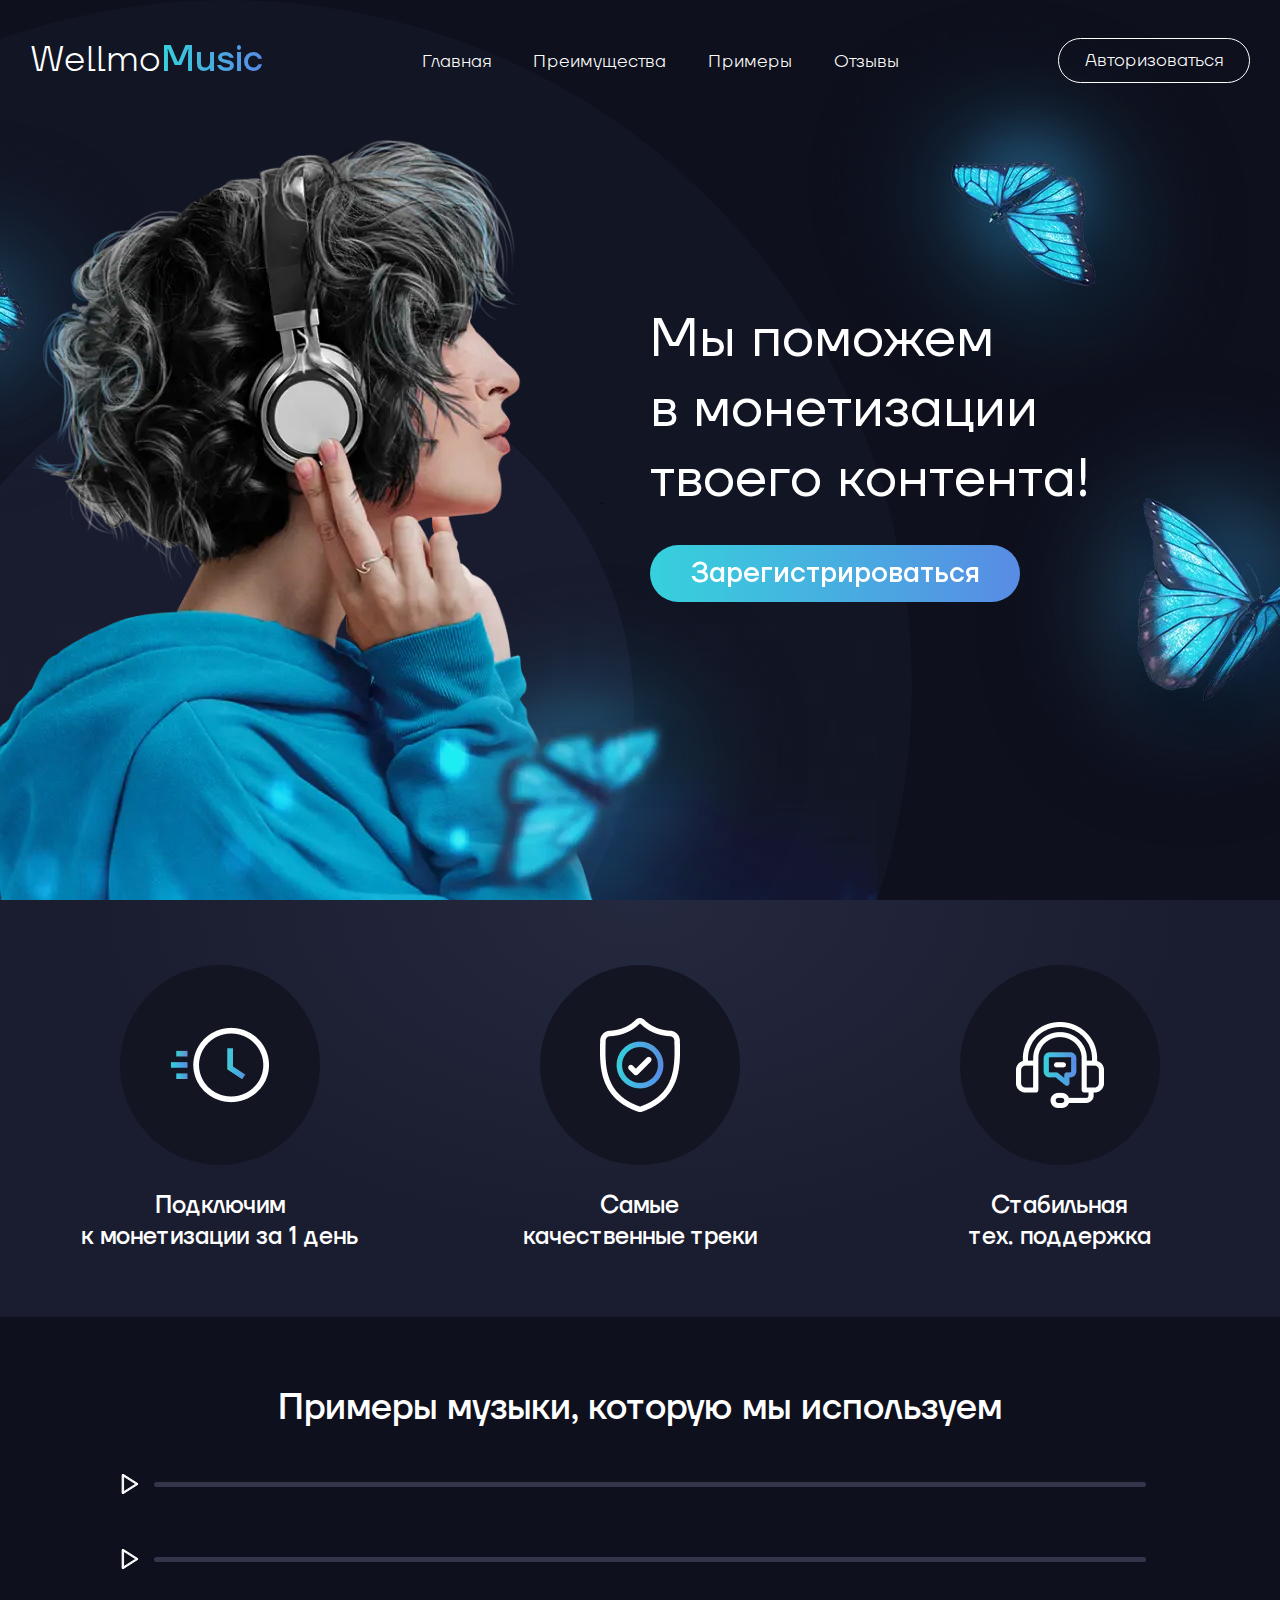
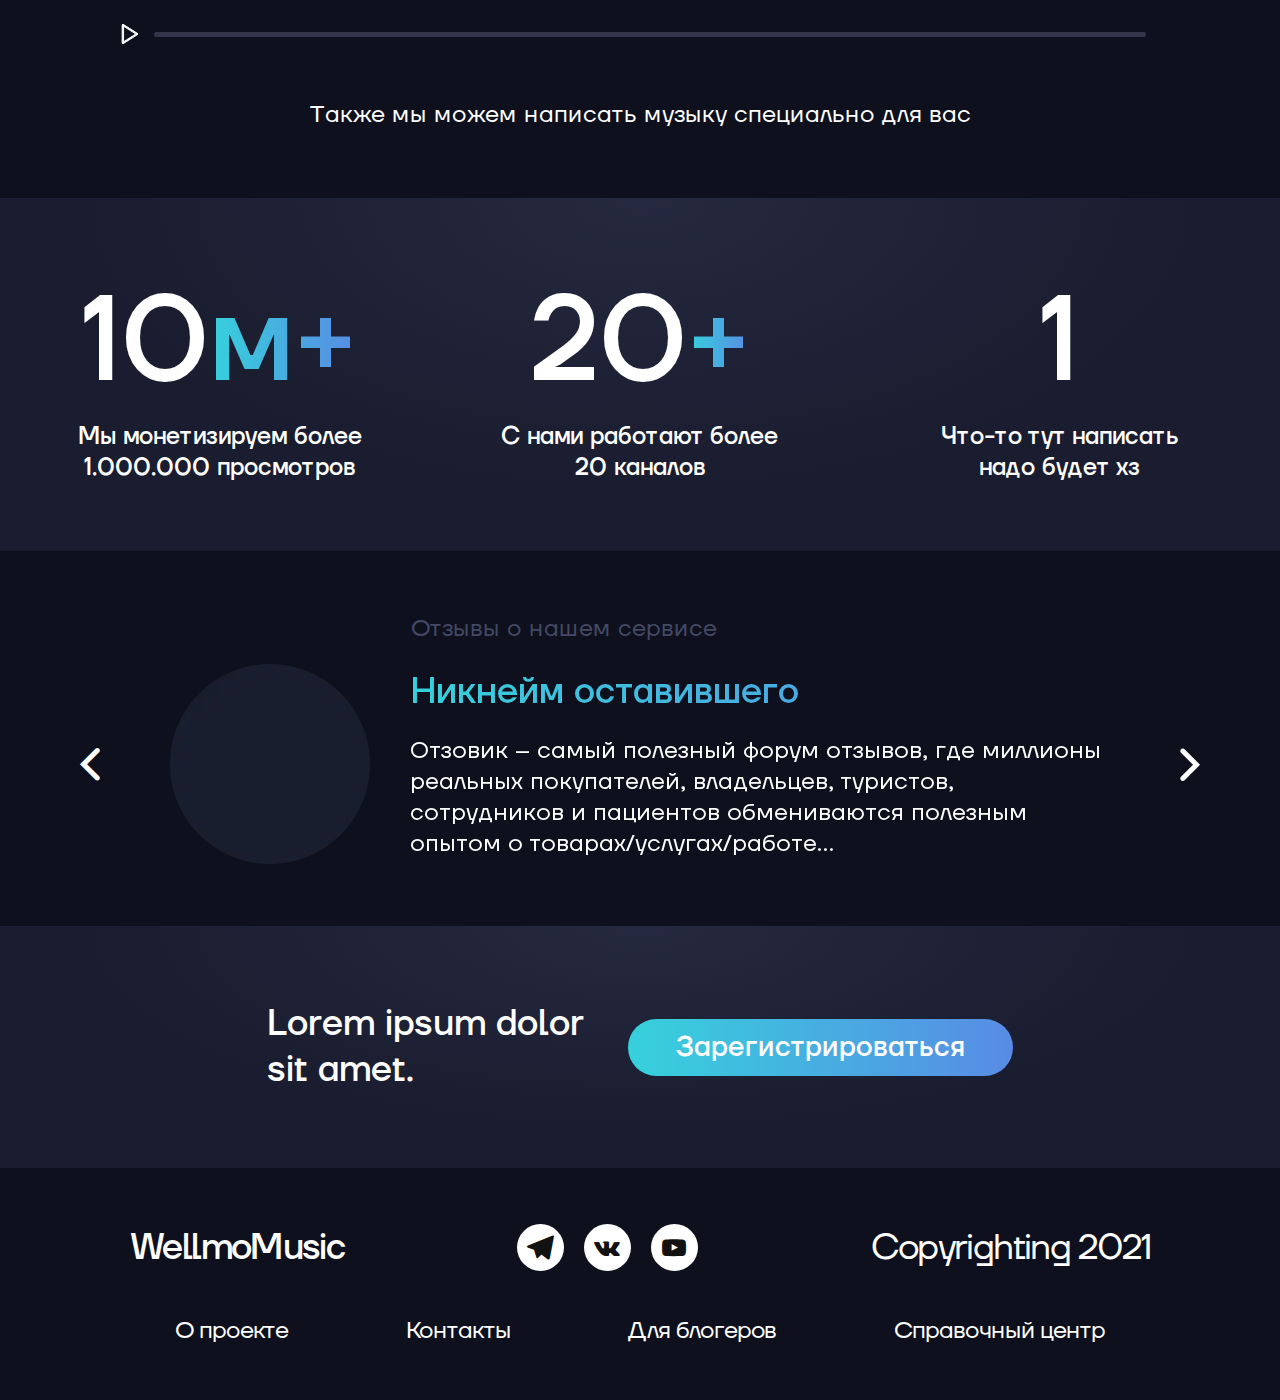
==== commit 08e05358: "Add files via upload" ====
--- a/index.html
+++ b/index.html
@@ -52,6 +52,7 @@
 										<picture><source srcset="./img/butterfly-2.webp" type="image/webp"><img class="fon__image-5" src="./img/butterfly-2.png" alt=""></picture> 										<picture><source srcset="./img/butterfly-3.webp" type="image/webp"><img class="fon__image-6" src="./img/butterfly-3.png" alt=""></picture> 										<picture><source srcset="./img/butterfly-4.webp" type="image/webp"><img class="fon__image-7" src="./img/butterfly-4.png" alt=""></picture>+										<picture><source srcset="./img/sparks.webp" type="image/webp"><img class="fon__image-8" src="./img/sparks.png" alt=""></picture> 									</div> 									<div class="slide__block"> 										<div class="slide__title">@@ -277,7 +278,10 @@
 						</div> 						<div class="form-popup__item"> 							<div class="form-popup__label">Youtube anatitics:</div>-							<a href="" class="form-popup__button _icon-cloud">Загрузить скриншоты</a>+							<div class="form-popup__file">+								<input class="form-popup__input" accept=".jpg, .jpeg, .png" type="file">+								<div class="form-popup__button _icon-cloud">Загрузить скриншоты</div>+							</div> 						</div> 					</div> 					<div class="form-popup__items-four">--- a/css/style.min.css
+++ b/css/style.min.css
@@ -1 +1 @@
-@charset "UTF-8";@font-face{font-family:Gilroy-Bold;font-display:swap;src:url(../fonts/Gilroy-Bold.woff2) format("woff2"),url(../fonts/Gilroy-Bold.woff) format("woff");font-weight:400;font-style:normal}@font-face{font-family:Gilroy-Medium;font-display:swap;src:url(../fonts/Gilroy-Medium.woff2) format("woff2"),url(../fonts/Gilroy-Medium.woff) format("woff");font-weight:400;font-style:normal}@font-face{font-family:Gilroy-SemiBold;font-display:swap;src:url(../fonts/Gilroy-SemiBold.woff2) format("woff2"),url(../fonts/Gilroy-SemiBold.woff) format("woff");font-weight:400;font-style:normal}@font-face{font-family:Gilroy-Regular;font-display:swap;src:url(../fonts/Gilroy-Regular.woff2) format("woff2"),url(../fonts/Gilroy-Regular.woff) format("woff");font-weight:400;font-style:normal}@font-face{font-family:icons;font-display:swap;src:url(../fonts/icons.woff) format("woff"),url(../fonts/icons.woff2#icons) format("woff2");font-weight:400;font-style:normal;font-display:block}@font-face{font-family:"TT Firs Neue";src:local("TTFirsNeue Light"),local("TTFirsNeue-Light"),url(../fonts/TTFirsNeue-Light.woff2) format("woff2"),url(../fonts/TTFirsNeue-Light.woff) format("woff"),url(../fonts/TTFirsNeue-Light.ttf) format("truetype");font-weight:300;font-style:normal}@font-face{font-family:"TT Firs Neue";src:local("TTFirsNeue Medium"),local("TTFirsNeue-Medium"),url(../fonts/TTFirsNeue-Medium.woff2) format("woff2"),url(../fonts/TTFirsNeue-Medium.woff) format("woff"),url(../fonts/TTFirsNeue-Medium.ttf) format("truetype");font-weight:500;font-style:normal}@font-face{font-family:"TT Firs Neue";src:local("TTFirsNeue Regular"),local("TTFirsNeue-Regular"),url(../fonts/TTFirsNeue-Regular.woff2) format("woff2"),url(../fonts/TTFirsNeue-Regular.woff) format("woff"),url(../fonts/TTFirsNeue-Regular.ttf) format("truetype");font-weight:400;font-style:normal}[class*=" _icon-"]:before,[class^=_icon-]:before{font-family:icons;font-style:normal;font-weight:400;font-variant:normal;text-transform:none;line-height:1;-webkit-font-smoothing:antialiased;-moz-osx-font-smoothing:grayscale}[class*=" _icon-"]:before,[class^=_icon-]:before{display:block}._icon-youtube:before{content:"\e901"}._icon-vk:before{content:"\e900"}._icon-telegram-form:before{content:"\e902";color:#fff}._icon-cloud:before{content:"\e903";color:#fff}._icon-play:before{content:"\e904";color:#fff}._icon-telegram:before{content:"\e905"}._icon-arrow:before{content:"\e906";color:#fff}*{padding:0;margin:0;border:0}*,:after,:before{-webkit-box-sizing:border-box;box-sizing:border-box}aside,footer,header,nav,section{display:block}html{font-size:24px}body,html{height:100%;min-width:360px}body{line-height:1;font-family:"TT Firs Neue";-ms-text-size-adjust:100%;-moz-text-size-adjust:100%;-webkit-text-size-adjust:100%}button,input,textarea{font-family:"TT Firs Neue";font-size:inherit}input::-ms-clear{display:none}button{cursor:pointer;background-color:inherit}button::-moz-focus-inner{padding:0;border:0}a,a:visited{text-decoration:none}a:hover{text-decoration:none}ul li{list-style:none}img{vertical-align:top}h1,h2,h3,h4,h5,h6{font-weight:inherit;font-size:inherit}body{color:#fff;background:#0e101d}body._lock{overflow:hidden}.wrapper{width:100%;min-height:100%;overflow:hidden;display:-webkit-box;display:-ms-flexbox;display:flex;-webkit-box-orient:vertical;-webkit-box-direction:normal;-ms-flex-direction:column;flex-direction:column;background:#0e101d}._container{max-width:1220px;margin:0 auto}.button{display:-webkit-inline-box;display:-ms-inline-flexbox;display:inline-flex;-webkit-box-pack:center;-ms-flex-pack:center;justify-content:center;-webkit-box-align:center;-ms-flex-align:center;align-items:center;padding:11px 48px;font-weight:500;font-size:28px;line-height:35px;color:#fff;border-radius:44.5546px;-webkit-transition:all .3s ease 0s;-o-transition:all .3s ease 0s;transition:all .3s ease 0s;background:-webkit-gradient(linear,left top,right top,from(#36d1dc),color-stop(107.92%,#5b86e5));background:-o-linear-gradient(left,#36d1dc 0,#5b86e5 107.92%);background:linear-gradient(90deg,#36d1dc 0,#5b86e5 107.92%)}.select{position:relative}.select__item{position:relative}.select__title{color:#000;border:1px solid #d9d9d9;background-color:#fff;cursor:pointer;border-radius:4px}.select__value{display:-webkit-box;display:-ms-flexbox;display:flex;font-size:14px;height:30px;padding:0 15px;-webkit-box-align:center;-ms-flex-align:center;align-items:center;-webkit-box-pack:justify;-ms-flex-pack:justify;justify-content:space-between;-webkit-box-orient:horizontal;-webkit-box-direction:reverse;-ms-flex-direction:row-reverse;flex-direction:row-reverse}.select__value span{height:1em;overflow:hidden;display:-webkit-box;-webkit-line-clamp:1;-webkit-box-orient:vertical}.select__value:before{content:"";display:inline-block;-webkit-transition:all .3s ease 0s;-o-transition:all .3s ease 0s;transition:all .3s ease 0s;width:11px;height:7px;background:url(../img/icons/select.svg) center/100% no-repeat}.select__input{width:100%;background-color:transparent;height:100%}.select__options{color:#000;position:absolute;top:29px;border-radius:0 0 4px 4px;min-width:100%;left:0;background-color:#fff;border-top:0;border:1px solid #d9d9d9;border-top:0;font-size:14px;padding:10px 0 5px 0}.select__option{cursor:pointer;padding:5px 15px;margin:0}.select._active{z-index:5}.select._active .select__value:before{-webkit-transform:rotate(-180deg);-ms-transform:rotate(-180deg);transform:rotate(-180deg)}.select._active .select__options{display:block}input[type=email],input[type=tel],input[type=text],textarea{-webkit-appearance:none;-moz-appearance:none;appearance:none}input[type=email]:focus,input[type=tel]:focus,input[type=text]:focus,textarea:focus{outline:0}.input{border-radius:0!important;width:100%;display:block;padding:0 20px}textarea.input{resize:none;padding:0 0}.checkbox{position:relative}.checkbox__input{position:absolute;width:0;height:0;opacity:0;visibility:hidden}.checkbox__input:checked+.checkbox__text:before{background:#fff url(../img/icons/check.svg) center no-repeat}.checkbox__text{display:-webkit-inline-box;display:-ms-inline-flexbox;display:inline-flex;-webkit-box-align:center;-ms-flex-align:center;align-items:center;position:relative;font-size:16px;color:#fff;letter-spacing:-.3px;line-height:1.25;cursor:pointer}.checkbox__text:before{content:"";-ms-flex-item-align:start;align-self:flex-start;margin:0 14px 0 0;-webkit-box-flex:0;-ms-flex:0 0 20px;flex:0 0 20px;left:0;top:0;width:20px;height:18px;background:#fff;border:1px solid #a7a9ac}.checkbox a{color:#fff;text-decoration:underline}.checkbox._error .checkbox__text:before{border:1px solid #ee1212}.options{display:-webkit-box;display:-ms-flexbox;display:flex;-webkit-box-orient:vertical;-webkit-box-direction:normal;-ms-flex-direction:column;flex-direction:column;-webkit-box-align:start;-ms-flex-align:start;align-items:flex-start}.options__item{position:relative;cursor:pointer}.options__input{position:absolute;width:0;height:0;opacity:0;left:0;top:0;visibility:hidden}.options__input:checked+.options__text:after{-webkit-transform:scale(1);-ms-transform:scale(1);transform:scale(1)}.options__text{display:-webkit-inline-box;display:-ms-inline-flexbox;display:inline-flex;-webkit-box-align:center;-ms-flex-align:center;align-items:center;position:relative;font-size:16px;color:#fff;letter-spacing:-.3px;line-height:1.25}.options__text:before{content:"";-ms-flex-item-align:start;align-self:flex-start;margin:0 14px 0 0;-webkit-box-flex:0;-ms-flex:0 0 20px;flex:0 0 20px;left:0;top:0;border-radius:50%;width:20px;height:18px;background:#fff;border:1px solid #a7a9ac}.options__text:after{content:"";-webkit-transition:all .3s ease 0s;-o-transition:all .3s ease 0s;transition:all .3s ease 0s;-webkit-transform:scale(0);-ms-transform:scale(0);transform:scale(0);width:10px;height:10px;border-radius:50%;background-color:#77243a;position:absolute;left:5px;top:4px}.rating{display:-webkit-box;display:-ms-flexbox;display:flex;-webkit-box-align:end;-ms-flex-align:end;align-items:flex-end;font-size:40px;line-height:.75;-webkit-transition:opacity .3s ease 0s;-o-transition:opacity .3s ease 0s;transition:opacity .3s ease 0s}.rating.rating_sending{opacity:.2}.rating.rating_set .rating__active,.rating.rating_set .rating__item{cursor:pointer}.rating__body{position:relative}.rating__body::before{content:"★★★★★";display:block}.rating__active{position:absolute;width:0%;height:100%;top:0;left:0;overflow:hidden}.rating__active::before{content:"★★★★★";position:absolute;width:100%;height:100%;top:0;left:0;color:#ffd300}.rating__items{display:-webkit-box;display:-ms-flexbox;display:flex;position:absolute;width:100%;height:100%;top:0;left:0}.rating__item{-webkit-box-flex:0;-ms-flex:0 0 20%;flex:0 0 20%;height:100%;opacity:0}.rating__value{font-size:50%;line-height:1;padding:0 0 0 10px}.quantity{width:88px;height:40px;display:-webkit-box;display:-ms-flexbox;display:flex;border:1px solid rgba(166,166,166,.45)}.quantity__button{-webkit-box-flex:0;-ms-flex:0 0 30px;flex:0 0 30px;position:relative;cursor:pointer}.quantity__button::after,.quantity__button::before{content:"";position:absolute;top:50%;left:50%;-webkit-transition:all .3s ease 0s;-o-transition:all .3s ease 0s;transition:all .3s ease 0s;margin:0 0 0 -4.5px;background-color:#a6a6a6;width:9px;height:1px}.quantity__button_plus::before{-webkit-transform:rotate(-90deg);-ms-transform:rotate(-90deg);transform:rotate(-90deg)}.quantity__input{-webkit-box-flex:1;-ms-flex:1 1 auto;flex:1 1 auto}.quantity__input input{height:100%;color:#a6a6a6;font-size:12px;width:100%;text-align:center}.row:after{display:block;content:"";clear:both}.rub:after{content:"₽"}ol.counter{list-style-type:none;counter-reset:item}ol.counter li{position:relative;padding:0 0 0 45px}ol.counter li:before{counter-increment:item;content:counter(item);position:absolute;left:0;top:0;color:#818181;font-size:14px;font-weight:700;text-align:center;line-height:26px;border-radius:50%;width:28px;height:28px;border:1px solid #4274bb}.ellipsis{display:block;overflow:hidden;width:100%;white-space:nowrap;-o-text-overflow:ellipsis;text-overflow:ellipsis}.es{overflow:hidden;white-space:nowrap;-o-text-overflow:ellipsis;text-overflow:ellipsis}.table{display:table;font-size:0;width:100%}.trow{display:table-row}.cell{display:table-cell}.cell.full{width:100%}._ibg{position:relative}._ibg img{position:absolute;width:100%;height:100%;top:0;left:0;-o-object-fit:cover;object-fit:cover}body.ie ._ibg{background-position:center;background-size:cover;background-repeat:no-repeat}body.ie ._ibg img{width:0;height:0;opacity:0;visibility:hidden}._video{position:relative;overflow:hidden;height:0;padding-bottom:56.25%}._video embed,._video iframe,._video object,._video video{position:absolute;top:0;left:0;width:100%;height:100%}.videobg embed,.videobg iframe,.videobg object,.videobg video{position:fixed;top:50%;left:50%;min-width:100%;min-height:100%;width:auto;height:auto;z-index:-100;-webkit-transform:translateX(-50%) translateY(-50%);-ms-transform:translateX(-50%) translateY(-50%);transform:translateX(-50%) translateY(-50%);background-size:cover}._more-content{-webkit-transition:all .3s ease 0s;-o-transition:all .3s ease 0s;transition:all .3s ease 0s;overflow:hidden}._more-link{cursor:pointer}._more-link span{font-style:normal}._more-link span:first-child{display:block}._more-link span:last-child{display:none}._more-link._active span{font-style:normal}._more-link._active span:first-child{display:none}._more-link._active span:last-child{display:block}#map{background:url(../img/icons/loading.gif) center/50px no-repeat}._swiper{overflow:hidden}._swiper .swiper-wrapper{width:100%;height:100%;-webkit-box-sizing:content-box;box-sizing:content-box;display:-webkit-box;display:-ms-flexbox;display:flex;position:relative}._swiper.swiper-container-vertical .swiper-wrapper{-webkit-box-orient:vertical;-webkit-box-direction:normal;-ms-flex-direction:column;flex-direction:column}._swiper.swiper-container-autoheight .swiper-wrapper{-webkit-box-align:start;-ms-flex-align:start;align-items:flex-start}.swiper-container-initialized .swiper-slide{-ms-flex-negative:0;flex-shrink:0}.swiper-container-android .swiper-slide,.swiper-container-android .swiper-wrapper{-webkit-transform:translate3d(0,0,0);transform:translate3d(0,0,0)}.swiper-button-lock{display:none!important}._tabs-block{display:none}._tabs-block._active{display:block}.mirror{-webkit-transform:scale(-1,1);-ms-transform:scale(-1,1);transform:scale(-1,1)}.nicescroll-rails{z-index:1000!important}._custom-scroll{position:fixed;right:0;top:0;width:3px;height:100%;z-index:1000}._custom-scroll__line{background-color:rgba(0,0,0,.5);border-radius:3px 0 0 3px;position:relative;left:0;top:0;width:100%}.popup{-webkit-overflow-scrolling:touch;z-index:100;padding:30px 10px;position:fixed;top:0;left:0;width:100%;height:100%;-webkit-transition:visibility .8s ease 0s;-o-transition:visibility .8s ease 0s;transition:visibility .8s ease 0s;visibility:hidden}.popup::before{content:"";background:rgba(14,16,29,.16);-webkit-backdrop-filter:blur(73px);backdrop-filter:blur(73px);position:fixed;width:100%;height:100%;top:0;left:0;opacity:0;-webkit-transition:opacity .8s ease 0s;-o-transition:opacity .8s ease 0s;transition:opacity .8s ease 0s}.popup.show{visibility:visible;overflow:auto}.popup.show::before{opacity:1}.popup.show .popup__body{-webkit-transform:scale(1);-ms-transform:scale(1);transform:scale(1)}.popup._active{overflow:auto;visibility:visible}.popup._active::before{opacity:1}.popup._active .popup__body{-webkit-transition:all .3s ease .2s;-o-transition:all .3s ease .2s;transition:all .3s ease .2s;-webkit-transform:scale(1);-ms-transform:scale(1);transform:scale(1)}.popup__content{display:-webkit-box;display:-ms-flexbox;display:flex;-webkit-box-orient:vertical;-webkit-box-direction:normal;-ms-flex-direction:column;flex-direction:column;-webkit-box-align:center;-ms-flex-align:center;align-items:center;min-height:100%;-webkit-box-flex:1;-ms-flex:1 1 auto;flex:1 1 auto;width:100%;display:flex;-webkit-box-pack:center;-ms-flex-pack:center;justify-content:center;align-items:center}.popup__body{-webkit-transform:scale(0);-ms-transform:scale(0);transform:scale(0);-webkit-transition:all .3s ease 0s;-o-transition:all .3s ease 0s;transition:all .3s ease 0s;background:-o-radial-gradient(50% 0,55.66% 105.37%,#25293f 0,#1a1d2f 78.03%),-o-linear-gradient(356.55deg,#c263fc 0,#a119d8 98.91%);background:radial-gradient(55.66% 105.37% at 50% 0,#25293f 0,#1a1d2f 78.03%),linear-gradient(93.45deg,#c263fc 0,#a119d8 98.91%);border-radius:35px;padding:45px 58px 67px 58px;width:100%;max-width:934px}.popup__close{width:15px;height:15px;position:absolute;top:0;right:0;cursor:pointer;z-index:30;background:url(../img/icons/close.svg) 0 0 no-repeat}.popup__title{display:-webkit-box;display:-ms-flexbox;display:flex;-webkit-box-align:center;-ms-flex-align:center;align-items:center;-webkit-box-pack:justify;-ms-flex-pack:justify;justify-content:space-between;margin:0 0 30px 0}.popup__left{font-weight:500;font-size:24px;line-height:31px;color:#fff;margin:0 20px 0 0}.popup__right{display:-webkit-box;display:-ms-flexbox;display:flex;-webkit-box-align:center;-ms-flex-align:center;align-items:center;-webkit-box-orient:horizontal;-webkit-box-direction:reverse;-ms-flex-direction:row-reverse;flex-direction:row-reverse;font-weight:400;font-size:18px;line-height:23px;color:#5e627d}.popup__right::before{font-size:12px;-webkit-transform:rotate(-180deg);-ms-transform:rotate(-180deg);transform:rotate(-180deg);margin:0 0 0 8px;color:#5e627d}.form-popup__item-one{margin:0 0 30px 0}.form-popup__label{font-weight:400;font-size:18px;line-height:23px;color:#fff}.form-popup__item-two{display:-webkit-box;display:-ms-flexbox;display:flex;-webkit-box-align:end;-ms-flex-align:end;align-items:flex-end}.form-popup__items{-webkit-box-flex:0;-ms-flex:0 1 50%;flex:0 1 50%;margin:0 35px 0 0}.form__input{font-weight:400;font-size:18px;line-height:23px;color:#5e627d;width:100%;background:#0e101d;border-radius:22px;padding:10px 20px;height:43px;margin:15px 0 0 0}.item-two__button{-webkit-box-flex:0;-ms-flex:0 1 50%;flex:0 1 50%;height:43px;display:-webkit-box;display:-ms-flexbox;display:flex;-webkit-box-pack:center;-ms-flex-pack:center;justify-content:center;-webkit-box-align:center;-ms-flex-align:center;align-items:center;font-weight:500;font-size:18px;line-height:23px;width:100%;color:#fff;border-radius:44.5546px;-webkit-transition:all .3s ease 0s;-o-transition:all .3s ease 0s;transition:all .3s ease 0s;background:-webkit-gradient(linear,left top,right top,from(#36d1dc),color-stop(107.92%,#5b86e5));background:-o-linear-gradient(left,#36d1dc 0,#5b86e5 107.92%);background:linear-gradient(90deg,#36d1dc 0,#5b86e5 107.92%)}.form-popup__items-one{display:-webkit-box;display:-ms-flexbox;display:flex;margin:0 0 30px 0}.form-popup__items-two{margin:0 0 30px 0}.form-popup__items-three{display:-webkit-box;display:-ms-flexbox;display:flex;margin:0 0 30px 0}.form-popup__items-four{display:-webkit-box;display:-ms-flexbox;display:flex;margin:0 0 30px 0}.form-popup__items-five{display:-webkit-box;display:-ms-flexbox;display:flex;-webkit-box-align:end;-ms-flex-align:end;align-items:flex-end;-webkit-box-pack:end;-ms-flex-pack:end;justify-content:flex-end;margin:0 0 30px 0}.form-popup__item{-webkit-box-flex:0;-ms-flex:0 1 50%;flex:0 1 50%;margin:0 35px 0 0}.form-popup__item:last-child{margin:0}.form-popup__button{height:43px;display:-webkit-box;display:-ms-flexbox;display:flex;-webkit-box-pack:center;-ms-flex-pack:center;justify-content:center;-webkit-box-align:center;-ms-flex-align:center;align-items:center;font-weight:500;font-size:18px;line-height:23px;width:100%;color:#fff;border-radius:44.5546px;-webkit-transition:all .3s ease 0s;-o-transition:all .3s ease 0s;transition:all .3s ease 0s;background:-webkit-gradient(linear,left top,right top,from(#36d1dc),color-stop(107.92%,#5b86e5));background:-o-linear-gradient(left,#36d1dc 0,#5b86e5 107.92%);background:linear-gradient(90deg,#36d1dc 0,#5b86e5 107.92%);margin:15px 0 0 0}.form-popup__button::before{margin:0 8px 0 0}.header-other{position:relative;top:0;left:0;width:100%;z-index:50}.header{position:absolute;top:0;left:0;width:100%;z-index:50}.header__content{display:-webkit-box;display:-ms-flexbox;display:flex;-webkit-box-align:center;-ms-flex-align:center;align-items:center;-webkit-box-pack:justify;-ms-flex-pack:justify;justify-content:space-between;padding-top:calc(25px + 20 * ((100vw - 320px)/ 1600));padding-bottom:calc(25px + 20 * ((100vw - 320px)/ 1600))}.header__logo{display:-webkit-box;display:-ms-flexbox;display:flex}.header__button-login{width:191px;display:-webkit-box;display:-ms-flexbox;display:flex;-webkit-box-align:center;-ms-flex-align:center;align-items:center;-webkit-box-pack:center;-ms-flex-pack:center;justify-content:center;border:1px solid #fff;-webkit-box-sizing:border-box;box-sizing:border-box;border-radius:47px;padding:10px 26px;font-weight:300;font-size:18px;line-height:23px;color:#fff}.logo__text{font-weight:300;font-size:36px;line-height:46px;color:#fff}.logo__music{font-weight:500;font-size:36px;line-height:46px;background:-webkit-gradient(linear,left top,right top,from(#36d1dc),color-stop(107.92%,#5b86e5));background:-o-linear-gradient(left,#36d1dc 0,#5b86e5 107.92%);background:linear-gradient(90deg,#36d1dc 0,#5b86e5 107.92%);background-clip:text;-webkit-background-clip:text;color:transparent}.menu__list{display:-webkit-box;display:-ms-flexbox;display:flex;-webkit-box-align:center;-ms-flex-align:center;align-items:center;margin:0 -21px}.menu__item{padding:0 21px}.menu__link{font-weight:300;font-size:18px;line-height:23px;color:#fff;-webkit-transition:all .3s ease 0s;-o-transition:all .3s ease 0s;transition:all .3s ease 0s}.menu__link:hover{-webkit-transition:all .3s ease 0s;-o-transition:all .3s ease 0s;transition:all .3s ease 0s;color:#36d1dc}.icon-menu{display:none}.header{position:absolute;top:0;left:0;width:100%;z-index:50}.header__content{display:-webkit-box;display:-ms-flexbox;display:flex;-webkit-box-align:center;-ms-flex-align:center;align-items:center;-webkit-box-pack:justify;-ms-flex-pack:justify;justify-content:space-between;padding-top:calc(25px + 20 * ((100vw - 320px)/ 1600));padding-bottom:calc(25px + 20 * ((100vw - 320px)/ 1600))}.header__logo{display:-webkit-box;display:-ms-flexbox;display:flex}.header__button-login{width:191px;display:-webkit-box;display:-ms-flexbox;display:flex;-webkit-box-align:center;-ms-flex-align:center;align-items:center;-webkit-box-pack:center;-ms-flex-pack:center;justify-content:center;border:1px solid #fff;-webkit-box-sizing:border-box;box-sizing:border-box;border-radius:47px;padding:10px 26px;font-weight:300;font-size:18px;line-height:23px;color:#fff}.logo__text{font-weight:300;font-size:36px;line-height:46px;color:#fff}.logo__music{font-weight:500;font-size:36px;line-height:46px;background:-webkit-gradient(linear,left top,right top,from(#36d1dc),color-stop(107.92%,#5b86e5));background:-o-linear-gradient(left,#36d1dc 0,#5b86e5 107.92%);background:linear-gradient(90deg,#36d1dc 0,#5b86e5 107.92%);background-clip:text;-webkit-background-clip:text;color:transparent}.menu__list{display:-webkit-box;display:-ms-flexbox;display:flex;-webkit-box-align:center;-ms-flex-align:center;align-items:center;margin:0 -21px}.menu__item{padding:0 21px}.menu__link{font-weight:300;font-size:18px;line-height:23px;color:#fff;-webkit-transition:all .3s ease 0s;-o-transition:all .3s ease 0s;transition:all .3s ease 0s}.menu__link:hover{-webkit-transition:all .3s ease 0s;-o-transition:all .3s ease 0s;transition:all .3s ease 0s;color:#36d1dc}.icon-menu{display:none}.footer{background:#0e101d;padding-top:calc(50px + 10 * ((100vw - 320px)/ 1600));padding-bottom:calc(30px + 40 * ((100vw - 320px)/ 1600))}.footer__content{padding:0 100px}.footer__top{display:-webkit-box;display:-ms-flexbox;display:flex;-webkit-box-align:center;-ms-flex-align:center;align-items:center;-webkit-box-pack:justify;-ms-flex-pack:justify;justify-content:space-between;margin-bottom:calc(35px + 15 * ((100vw - 320px)/ 1600))}.footer__bottom{padding:0 45px 0 45px}.top-footer__logo{font-weight:500;font-size:36px;line-height:46px;letter-spacing:-.045em;color:#fff}.top-footer__social{display:-webkit-box;display:-ms-flexbox;display:flex}.top-footer__copy{font-weight:400;font-size:36px;line-height:46px;letter-spacing:-.045em;color:#fff}.top-footer__icon{display:-webkit-box;display:-ms-flexbox;display:flex;-webkit-box-align:center;-ms-flex-align:center;align-items:center;-webkit-box-pack:center;-ms-flex-pack:center;justify-content:center;border-radius:50%;background:#fff;margin:0 20px 0 0;width:47px;height:47px}.top-footer__icon:last-child{margin:0}.top-footer__icon::before{color:#121212}.bottom-footer__list{display:-webkit-box;display:-ms-flexbox;display:flex;-webkit-box-align:center;-ms-flex-align:center;align-items:center;-webkit-box-pack:justify;-ms-flex-pack:justify;justify-content:space-between;margin:0 -15px}.bottom-footer__item{padding:0 15px}.bottom-footer__link{font-weight:400;font-size:24px;line-height:31px;letter-spacing:-.045em;color:#fff;-webkit-transition:all .3s ease 0s;-o-transition:all .3s ease 0s;transition:all .3s ease 0s}.bottom-footer__link:hover{-webkit-transition:all .3s ease 0s;-o-transition:all .3s ease 0s;transition:all .3s ease 0s;color:#36d1dc}.bottom-footer__copy{display:none}.footer-other{position:relative;z-index:10;background:-o-radial-gradient(50% 0,55.66% 105.37%,#25293f 0,#1a1d2f 78.03%);background:radial-gradient(55.66% 105.37% at 50% 0,#25293f 0,#1a1d2f 78.03%);padding-top:calc(50px + 10 * ((100vw - 320px)/ 1600));padding-bottom:calc(30px + 40 * ((100vw - 320px)/ 1600))}.footer__content{padding:0 100px}.footer__top{display:-webkit-box;display:-ms-flexbox;display:flex;-webkit-box-align:center;-ms-flex-align:center;align-items:center;-webkit-box-pack:justify;-ms-flex-pack:justify;justify-content:space-between;margin-bottom:calc(35px + 15 * ((100vw - 320px)/ 1600))}.footer__bottom{padding:0 45px 0 45px}.top-footer__logo{font-weight:500;font-size:36px;line-height:46px;letter-spacing:-.045em;color:#fff}.top-footer__social{display:-webkit-box;display:-ms-flexbox;display:flex}.top-footer__copy{font-weight:400;font-size:36px;line-height:46px;letter-spacing:-.045em;color:#fff}.top-footer__icon{display:-webkit-box;display:-ms-flexbox;display:flex;-webkit-box-align:center;-ms-flex-align:center;align-items:center;-webkit-box-pack:center;-ms-flex-pack:center;justify-content:center;border-radius:50%;background:#fff;margin:0 20px 0 0;width:47px;height:47px}.top-footer__icon:last-child{margin:0}.top-footer__icon::before{color:#121212}.bottom-footer__list{display:-webkit-box;display:-ms-flexbox;display:flex;-webkit-box-align:center;-ms-flex-align:center;align-items:center;-webkit-box-pack:justify;-ms-flex-pack:justify;justify-content:space-between;margin:0 -15px}.bottom-footer__item{padding:0 15px}.bottom-footer__link{font-weight:400;font-size:24px;line-height:31px;letter-spacing:-.045em;color:#fff;-webkit-transition:all .3s ease 0s;-o-transition:all .3s ease 0s;transition:all .3s ease 0s}.bottom-footer__link:hover{-webkit-transition:all .3s ease 0s;-o-transition:all .3s ease 0s;transition:all .3s ease 0s;color:#36d1dc}.bottom-footer__copy{display:none}.page__main-slider{position:relative;min-height:900px;z-index:0}.page__music{position:relative;z-index:10;background:#0e101d;padding-top:calc(50px + 30 * ((100vw - 320px)/ 1600));padding-bottom:calc(50px + 30 * ((100vw - 320px)/ 1600))}.page__benefits{position:relative;z-index:10;padding-top:calc(50px + 25 * ((100vw - 320px)/ 1600));padding-bottom:calc(50px + 25 * ((100vw - 320px)/ 1600));background:-o-radial-gradient(50% 0,55.66% 105.37%,#25293f 0,#1a1d2f 78.03%);background:radial-gradient(55.66% 105.37% at 50% 0,#25293f 0,#1a1d2f 78.03%)}.page__benefits-two{padding-top:calc(50px + 30 * ((100vw - 320px)/ 1600));padding-bottom:calc(50px + 30 * ((100vw - 320px)/ 1600));background:-o-radial-gradient(50% 0,55.66% 105.37%,#25293f 0,#1a1d2f 78.03%);background:radial-gradient(55.66% 105.37% at 50% 0,#25293f 0,#1a1d2f 78.03%)}.page__reviews{background:#0e101d;padding-top:calc(50px + 20 * ((100vw - 320px)/ 1600));padding-bottom:calc(50px + 20 * ((100vw - 320px)/ 1600))}.page__register{background:-o-radial-gradient(50% 0,55.66% 105.37%,#25293f 0,#1a1d2f 78.03%);background:radial-gradient(55.66% 105.37% at 50% 0,#25293f 0,#1a1d2f 78.03%);padding-top:calc(60px + 25 * ((100vw - 320px)/ 1600));padding-bottom:calc(60px + 25 * ((100vw - 320px)/ 1600))}.slide__image{position:absolute;width:100%;height:100%;top:0;left:0;-o-object-fit:cover;object-fit:cover;z-index:0}.slide__body{position:relative;height:100%}.slide__content{position:relative}.slide__block{position:relative;top:305px;z-index:10;display:-webkit-box;display:-ms-flexbox;display:flex;-webkit-box-align:center;-ms-flex-align:center;align-items:center;-webkit-box-pack:end;-ms-flex-pack:end;justify-content:flex-end;right:160px}.slide__text{font-weight:400;font-size:54px;line-height:70px;color:#fff;text-align:left;margin:0 0 30px 0}.slide__button{width:370px}.fon__image-1{position:absolute;z-index:2;top:120%;left:-112px}.fon__image-2{position:absolute;background:#121524;border-radius:50%;width:1370px;height:1370px;top:0;left:-40%;z-index:0}.fon__image-3{position:absolute;top:140px;left:-54px;z-index:5;-o-object-fit:cover;object-fit:cover}.fon__image-4{position:absolute;top:120px;left:-270px;z-index:5}.fon__image-5{position:absolute;top:0;right:0;z-index:5}.fon__image-6{position:absolute;top:120%;right:-238px;z-index:5}.fon__image-7{position:absolute;top:190%;left:25%;z-index:8}.benefits__body{display:-webkit-box;display:-ms-flexbox;display:flex;-webkit-box-pack:justify;-ms-flex-pack:justify;justify-content:space-between;margin:-10px -20px}.benefits__column{-webkit-box-flex:0;-ms-flex:0 1 33.3333%;flex:0 1 33.3333%;padding:10px 20px}.benefits__item{display:-webkit-box;display:-ms-flexbox;display:flex;-webkit-box-orient:vertical;-webkit-box-direction:normal;-ms-flex-direction:column;flex-direction:column;-webkit-box-pack:center;-ms-flex-pack:center;justify-content:center;-webkit-box-align:center;-ms-flex-align:center;align-items:center;text-align:center;padding:0 10px}.item-benefits__image{display:-webkit-box;display:-ms-flexbox;display:flex;-webkit-box-align:center;-ms-flex-align:center;align-items:center;-webkit-box-pack:center;-ms-flex-pack:center;justify-content:center;border-radius:50%;background:#131522;width:200px;height:200px;margin:0 0 25px 0}.item-benefits__image img{-o-object-fit:cover;object-fit:cover}.item-benefits__text{font-weight:500;font-size:24px;line-height:31px;text-align:center;color:#fff}.item-benefits__description{display:-webkit-box;display:-ms-flexbox;display:flex}.item-benefits__title{font-weight:500;font-size:120px;line-height:155px;text-align:center;color:#fff}.item-benefits__subtitle{font-weight:500;font-size:120px;line-height:155px;text-align:center;background:-webkit-gradient(linear,left top,right top,from(#36d1dc),color-stop(107.92%,#5b86e5));background:-o-linear-gradient(left,#36d1dc 0,#5b86e5 107.92%);background:linear-gradient(90deg,#36d1dc 0,#5b86e5 107.92%);background-clip:text;-webkit-background-clip:text;color:transparent}.music__title{font-weight:500;font-size:36px;line-height:46px;text-align:center;color:#fff;margin-bottom:calc(37px + 10 * ((100vw - 320px)/ 1600))}.music__audioPlayer{padding:0 90px 0 90px;margin-bottom:calc(44px + 13 * ((100vw - 320px)/ 1600))}.music__subtitle{font-weight:400;font-size:24px;line-height:31px;text-align:center;color:#fff}.audioPlayer{margin:0 0 55px 0}.audioPlayer:last-child{margin:0}.audioPlayer .controls{display:-webkit-box;display:-ms-flexbox;display:flex;-webkit-box-pack:center;-ms-flex-pack:center;justify-content:center;-webkit-box-align:center;-ms-flex-align:center;align-items:center;font-size:16px}.audioPlayer .controls .play{display:-webkit-box;display:-ms-flexbox;display:flex;-webkit-box-align:center;-ms-flex-align:center;align-items:center;margin:0 14px 0 0}.audioPlayer .controls .timestamp{font-weight:500;font-size:24px;line-height:31px;color:#fff;margin:0 0 0 14px}.audioPlayer .controls .progress{-webkit-box-flex:0;-ms-flex:0 1 100%;flex:0 1 100%;height:5px;background:#33364a;border-radius:6px;display:-webkit-box;display:-ms-flexbox;display:flex;position:relative}.audioPlayer .controls .progress .fill{-webkit-box-flex:0;-ms-flex:0 0 0%;flex:0 0 0%;border-radius:6px;background:-webkit-gradient(linear,left top,right top,from(#36d1dc),color-stop(107.92%,#5b86e5)),-webkit-gradient(linear,left bottom,left top,from(#fff),to(#fff));background:-o-linear-gradient(left,#36d1dc 0,#5b86e5 107.92%),-o-linear-gradient(bottom,#fff,#fff);background:linear-gradient(90deg,#36d1dc 0,#5b86e5 107.92%),linear-gradient(0deg,#fff,#fff)}.audioPlayer .controls .progress .fill .thumb{position:absolute}.audioPlayer-two{margin:0 0 55px 0}.audioPlayer-two:last-child{margin:0}.audioPlayer-two .controls{display:-webkit-box;display:-ms-flexbox;display:flex;-webkit-box-pack:center;-ms-flex-pack:center;justify-content:center;-webkit-box-align:center;-ms-flex-align:center;align-items:center;font-size:16px}.audioPlayer-two .controls .play{display:-webkit-box;display:-ms-flexbox;display:flex;-webkit-box-align:center;-ms-flex-align:center;align-items:center;margin:0 14px 0 0}.audioPlayer-two .controls .timestamp{font-weight:500;font-size:24px;line-height:31px;color:#fff;margin:0 0 0 14px}.audioPlayer-two .controls .progress{-webkit-box-flex:0;-ms-flex:0 1 100%;flex:0 1 100%;height:5px;background:#33364a;border-radius:6px;display:-webkit-box;display:-ms-flexbox;display:flex;position:relative}.audioPlayer-two .controls .progress .fill{-webkit-box-flex:0;-ms-flex:0 0 0%;flex:0 0 0%;border-radius:6px;background:-webkit-gradient(linear,left top,right top,from(#36d1dc),color-stop(107.92%,#5b86e5)),-webkit-gradient(linear,left bottom,left top,from(#fff),to(#fff));background:-o-linear-gradient(left,#36d1dc 0,#5b86e5 107.92%),-o-linear-gradient(bottom,#fff,#fff);background:linear-gradient(90deg,#36d1dc 0,#5b86e5 107.92%),linear-gradient(0deg,#fff,#fff)}.audioPlayer-two .controls .progress .fill .thumb{position:absolute}.audioPlayer-tree{margin:0 0 55px 0}.audioPlayer-tree .controls{display:-webkit-box;display:-ms-flexbox;display:flex;-webkit-box-pack:center;-ms-flex-pack:center;justify-content:center;-webkit-box-align:center;-ms-flex-align:center;align-items:center;font-size:16px}.audioPlayer-tree .controls .play{display:-webkit-box;display:-ms-flexbox;display:flex;-webkit-box-align:center;-ms-flex-align:center;align-items:center;margin:0 14px 0 0}.audioPlayer-tree .controls .timestamp{font-weight:500;font-size:24px;line-height:31px;color:#fff;margin:0 0 0 14px}.audioPlayer-tree .controls .progress{-webkit-box-flex:0;-ms-flex:0 1 100%;flex:0 1 100%;height:5px;background:#33364a;border-radius:6px;display:-webkit-box;display:-ms-flexbox;display:flex;position:relative}.audioPlayer-tree .controls .progress .fill{-webkit-box-flex:0;-ms-flex:0 0 0%;flex:0 0 0%;border-radius:6px;background:-webkit-gradient(linear,left top,right top,from(#36d1dc),color-stop(107.92%,#5b86e5)),-webkit-gradient(linear,left bottom,left top,from(#fff),to(#fff));background:-o-linear-gradient(left,#36d1dc 0,#5b86e5 107.92%),-o-linear-gradient(bottom,#fff,#fff);background:linear-gradient(90deg,#36d1dc 0,#5b86e5 107.92%),linear-gradient(0deg,#fff,#fff)}.audioPlayer-tree .controls .progress .fill .thumb{position:absolute}.reviews__title{font-weight:400;font-size:24px;line-height:31px;color:#444965;margin:0 0 20px 0;position:relative;left:31.2%}.reviews__body{display:-webkit-box;display:-ms-flexbox;display:flex;-webkit-box-pack:justify;-ms-flex-pack:justify;justify-content:space-between;-webkit-box-align:center;-ms-flex-align:center;align-items:center;min-width:0;padding:0 50px 0 50px}.reviews__slide{display:-webkit-box;display:-ms-flexbox;display:flex;-webkit-box-align:center;-ms-flex-align:center;align-items:center}.reviews__arrow-next{cursor:pointer;display:-webkit-box;display:-ms-flexbox;display:flex;font-size:33px;-webkit-transform:rotate(-180deg);-ms-transform:rotate(-180deg);transform:rotate(-180deg);color:#fff;margin:0 0 0 50px}.reviews__arrow-prev{cursor:pointer;display:-webkit-box;display:-ms-flexbox;display:flex;font-size:33px;color:#fff;margin:0 50px 0 0}.slide-reviews{padding:0 20px 0 20px}.slide-reviews__image{margin:0 40px 0 0}.slide-reviews__image img{width:200px;height:200px;-o-object-fit:cover;object-fit:cover}.slide-reviews__name{font-weight:500;font-size:36px;line-height:46px;background:-webkit-gradient(linear,left top,right top,from(#36d1dc),color-stop(107.92%,#5b86e5));background:-o-linear-gradient(left,#36d1dc 0,#5b86e5 107.92%);background:linear-gradient(90deg,#36d1dc 0,#5b86e5 107.92%);background-clip:text;-webkit-background-clip:text;color:transparent;margin:0 0 20px 0}.slide-reviews__subname{font-weight:400;font-size:24px;line-height:31px;color:#fff}.register__content{display:-webkit-box;display:-ms-flexbox;display:flex;-webkit-box-align:center;-ms-flex-align:center;align-items:center;-webkit-box-pack:center;-ms-flex-pack:center;justify-content:center}.register__text{margin:0 22px 0 0;font-weight:500;font-size:36px;line-height:46px;color:#fff}.register__button{margin:0 0 0 22px}.page__info{padding:140px 0 230px 0}.info__top{display:-webkit-box;display:-ms-flexbox;display:flex;-webkit-box-align:center;-ms-flex-align:center;align-items:center;-webkit-box-pack:justify;-ms-flex-pack:justify;justify-content:space-between;background:-o-radial-gradient(50% 0,55.66% 105.37%,#25293f 0,#1a1d2f 78.03%);background:radial-gradient(55.66% 105.37% at 50% 0,#25293f 0,#1a1d2f 78.03%);border-radius:35px;padding:25px 45px 25px 35px;margin:0 0 30px 0}.info__left{display:-webkit-box;display:-ms-flexbox;display:flex;-webkit-box-align:center;-ms-flex-align:center;align-items:center;margin:0 30px 0 0}.info__right{display:-webkit-box;display:-ms-flexbox;display:flex;-webkit-box-align:center;-ms-flex-align:center;align-items:center}.info__bottom{display:-webkit-box;display:-ms-flexbox;display:flex}.left-info__image{margin:0 30px 0 0}.left-info__image img{width:75px;height:75px;-o-object-fit:cover;object-fit:cover}.left-info__name{font-weight:500;font-size:24px;line-height:31px;color:#fff;margin:0 30px 0 0}.left-info__email{font-weight:400;font-size:18px;line-height:23px;background:-webkit-gradient(linear,left top,right top,from(#36d1dc),color-stop(107.92%,#5b86e5));background:-o-linear-gradient(left,#36d1dc 0,#5b86e5 107.92%);background:linear-gradient(90deg,#36d1dc 0,#5b86e5 107.92%);background-clip:text;-webkit-background-clip:text;color:transparent}.right-info__price{font-weight:500;font-size:24px;line-height:31px;color:#fff;margin:0 15px 0 0}.right-info__price span{margin:0 0 0 5px}.right-info__button{display:-webkit-box;display:-ms-flexbox;display:flex;-webkit-box-pack:center;-ms-flex-pack:center;justify-content:center;-webkit-box-align:center;-ms-flex-align:center;align-items:center;margin:0 0 0 15px;background:#fff;border:1px solid #000;-webkit-box-sizing:border-box;box-sizing:border-box;border-radius:22px;font-weight:400;font-size:18px;line-height:23px;color:#000;width:214px;height:43px}.right-info__button span{font-size:20px;font-weight:700;margin:0 0 0 9px}.bottom-info__statistic{background:-o-radial-gradient(50% 0,55.66% 105.37%,#25293f 0,#1a1d2f 78.03%),-o-linear-gradient(356.55deg,#c263fc 0,#a119d8 98.91%);background:radial-gradient(55.66% 105.37% at 50% 0,#25293f 0,#1a1d2f 78.03%),linear-gradient(93.45deg,#c263fc 0,#a119d8 98.91%);border-radius:35px;padding:25px 45px 45px 45px;-webkit-box-flex:1;-ms-flex:1 1 100%;flex:1 1 100%;margin:0 13px 30px 0}.bottom-info__video{background:-o-radial-gradient(50% 0,55.66% 105.37%,#25293f 0,#1a1d2f 78.03%),-o-linear-gradient(356.55deg,#c263fc 0,#a119d8 98.91%);background:radial-gradient(55.66% 105.37% at 50% 0,#25293f 0,#1a1d2f 78.03%),linear-gradient(93.45deg,#c263fc 0,#a119d8 98.91%);border-radius:35px;padding:25px 45px 45px 45px;-webkit-box-flex:1;-ms-flex:1 1 100%;flex:1 1 100%;margin:0 13px 30px 0}.bottom-info__download{background:-o-radial-gradient(50% 0,55.66% 105.37%,#25293f 0,#1a1d2f 78.03%),-o-linear-gradient(356.55deg,#c263fc 0,#a119d8 98.91%);background:radial-gradient(55.66% 105.37% at 50% 0,#25293f 0,#1a1d2f 78.03%),linear-gradient(93.45deg,#c263fc 0,#a119d8 98.91%);border-radius:35px;padding:25px 45px 30px 45px;-webkit-box-flex:1;-ms-flex:1 1 100%;flex:1 1 100%;margin:0 13px 30px 0}.bottom-info__right{-webkit-box-flex:0;-ms-flex:0 1 auto;flex:0 1 auto;margin:0 0 0 15px}.bottom-info__name-canal{display:-webkit-box;display:-ms-flexbox;display:flex;-webkit-box-pack:center;-ms-flex-pack:center;justify-content:center;-webkit-box-align:center;-ms-flex-align:center;align-items:center;font-weight:400;font-size:16px;line-height:21px;color:#fff;min-width:228px;min-height:40px;background:-webkit-gradient(linear,left top,right top,from(#36d1dc),color-stop(107.92%,#5b86e5));background:-o-linear-gradient(left,#36d1dc 0,#5b86e5 107.92%);background:linear-gradient(90deg,#36d1dc 0,#5b86e5 107.92%);border-radius:20px}.statistic__top{display:-webkit-box;display:-ms-flexbox;display:flex;-webkit-box-align:center;-ms-flex-align:center;align-items:center;-webkit-box-pack:justify;-ms-flex-pack:justify;justify-content:space-between;margin:0 0 40px 0}.statistic__title{font-weight:500;font-size:24px;line-height:31px;color:#fff}.statistic__button{display:-webkit-box;display:-ms-flexbox;display:flex;-webkit-box-align:center;-ms-flex-align:center;align-items:center;-webkit-box-orient:horizontal;-webkit-box-direction:reverse;-ms-flex-direction:row-reverse;flex-direction:row-reverse;font-weight:400;font-size:18px;line-height:23px;color:#5e627d}.statistic__button::before{font-size:12px;-webkit-transform:rotate(-180deg);-ms-transform:rotate(-180deg);transform:rotate(-180deg);margin:0 0 0 8px;color:#5e627d}.statistic__bottom{display:-webkit-box;display:-ms-flexbox;display:flex;-webkit-box-pack:justify;-ms-flex-pack:justify;justify-content:space-between;padding:0 70px 0 70px;margin:0 -40px}.statistic__column{padding:0 40px}.statistic__item{display:-webkit-box;display:-ms-flexbox;display:flex;-webkit-box-orient:vertical;-webkit-box-direction:normal;-ms-flex-direction:column;flex-direction:column;-webkit-box-pack:center;-ms-flex-pack:center;justify-content:center;-webkit-box-align:center;-ms-flex-align:center;align-items:center;text-align:center;height:100%}.statistic__image{margin:0 0 4px 0}.statistic__image img{width:58px;height:58px;-o-object-fit:cover;object-fit:cover}.statistic__number{background:-webkit-gradient(linear,left top,right top,from(#36d1dc),color-stop(107.92%,#5b86e5));background:-o-linear-gradient(left,#36d1dc 0,#5b86e5 107.92%);background:linear-gradient(90deg,#36d1dc 0,#5b86e5 107.92%);background-clip:text;-webkit-background-clip:text;color:transparent;font-weight:500;font-size:30px;line-height:39px;text-align:center;margin:0 0 4px 0}.statistic__text{font-weight:400;font-size:18px;line-height:23px;text-align:center;-webkit-box-flex:1;-ms-flex:1 1 auto;flex:1 1 auto;color:#fff}.statistic__calendar{display:-webkit-box;display:-ms-flexbox;display:flex;-webkit-box-pack:justify;-ms-flex-pack:justify;justify-content:space-between;width:193px;height:35px;background:#fff;border-radius:22px;margin:0 20px 0 20px}.video__title{font-weight:500;font-size:24px;line-height:31px;color:#fff;margin:0 0 26px 0}.video__items-video{display:-webkit-box;display:-ms-flexbox;display:flex;margin:0 0 15px 0}.video__label{font-weight:400;font-size:18px;line-height:23px;color:#fff;margin:0 0 10px 0}.video__time{font-weight:400;font-size:18px;line-height:23px;background:-webkit-gradient(linear,left top,right top,from(#36d1dc),color-stop(107.92%,#5b86e5));background:-o-linear-gradient(left,#36d1dc 0,#5b86e5 107.92%);background:linear-gradient(90deg,#36d1dc 0,#5b86e5 107.92%);background-clip:text;-webkit-background-clip:text;color:transparent}.items-video__item-form{display:-webkit-box;display:-ms-flexbox;display:flex;-webkit-box-orient:vertical;-webkit-box-direction:normal;-ms-flex-direction:column;flex-direction:column;-webkit-box-pack:end;-ms-flex-pack:end;justify-content:flex-end;width:100%;margin:0 30px 0 0}.items-video__item{display:-webkit-box;display:-ms-flexbox;display:flex;-webkit-box-orient:vertical;-webkit-box-direction:normal;-ms-flex-direction:column;flex-direction:column;-webkit-box-pack:end;-ms-flex-pack:end;justify-content:flex-end}.items-video__label{font-weight:400;font-size:18px;line-height:23px;color:#fff}.items-video__input{height:43px;background:#0e101d;border-radius:22px;padding:10px 20px;margin:15px 0 0 0;font-weight:400;font-size:18px;line-height:23px;color:#5e627d}.items-video__button{font-weight:500;font-size:18px;line-height:23px;color:#fff;display:-webkit-box;display:-ms-flexbox;display:flex;-webkit-box-pack:center;-ms-flex-pack:center;justify-content:center;-webkit-box-align:center;-ms-flex-align:center;align-items:center;width:175px;height:43px;background:-webkit-gradient(linear,left top,right top,from(#36d1dc),color-stop(107.92%,#5b86e5));background:-o-linear-gradient(left,#36d1dc 0,#5b86e5 107.92%);background:linear-gradient(90deg,#36d1dc 0,#5b86e5 107.92%);border-radius:44.5546px}.download__title{font-weight:500;font-size:24px;line-height:31px;color:#fff;margin:0 0 13px 0}.download__button{font-weight:400;font-size:24px;line-height:31px;background:-webkit-gradient(linear,left top,right top,from(#36d1dc),color-stop(107.92%,#5b86e5));background:-o-linear-gradient(left,#36d1dc 0,#5b86e5 107.92%);background:linear-gradient(90deg,#36d1dc 0,#5b86e5 107.92%);background-clip:text;-webkit-background-clip:text;color:transparent}.calendar__month{padding:6px 12px;display:-webkit-box;display:-ms-flexbox;display:flex;-webkit-box-align:center;-ms-flex-align:center;align-items:center;-webkit-box-pack:justify;-ms-flex-pack:justify;justify-content:space-between;width:193px;height:35px;background:#fff;border-radius:22px}.calendar__month h1{font-weight:400;font-size:18px;line-height:23px;color:#000}.calendar__month p{display:none}.calendar__prev::before{cursor:pointer;font-size:12px;color:#000}.calendar__next::before{cursor:pointer;font-size:12px;-webkit-transform:rotate(-180deg);-ms-transform:rotate(-180deg);transform:rotate(-180deg);color:#000}.next-date,.prev-date{opacity:.5}.page__info{padding:140px 0 230px 0}.info__top{display:-webkit-box;display:-ms-flexbox;display:flex;-webkit-box-align:center;-ms-flex-align:center;align-items:center;-webkit-box-pack:justify;-ms-flex-pack:justify;justify-content:space-between;background:-o-radial-gradient(50% 0,55.66% 105.37%,#25293f 0,#1a1d2f 78.03%);background:radial-gradient(55.66% 105.37% at 50% 0,#25293f 0,#1a1d2f 78.03%);border-radius:35px;padding:25px 45px 25px 35px;margin:0 0 30px 0}.info__left{display:-webkit-box;display:-ms-flexbox;display:flex;-webkit-box-align:center;-ms-flex-align:center;align-items:center;margin:0 30px 0 0}.info__right{display:-webkit-box;display:-ms-flexbox;display:flex;-webkit-box-align:center;-ms-flex-align:center;align-items:center}.info__bottom{display:-webkit-box;display:-ms-flexbox;display:flex}.left-info__image{margin:0 30px 0 0}.left-info__image img{width:75px;height:75px;-o-object-fit:cover;object-fit:cover}.left-info__name{font-weight:500;font-size:24px;line-height:31px;color:#fff;margin:0 30px 0 0}.left-info__email{font-weight:400;font-size:18px;line-height:23px;background:-webkit-gradient(linear,left top,right top,from(#36d1dc),color-stop(107.92%,#5b86e5));background:-o-linear-gradient(left,#36d1dc 0,#5b86e5 107.92%);background:linear-gradient(90deg,#36d1dc 0,#5b86e5 107.92%);background-clip:text;-webkit-background-clip:text;color:transparent}.right-info__price{font-weight:500;font-size:24px;line-height:31px;color:#fff;margin:0 15px 0 0}.right-info__price span{margin:0 0 0 5px}.right-info__button{display:-webkit-box;display:-ms-flexbox;display:flex;-webkit-box-pack:center;-ms-flex-pack:center;justify-content:center;-webkit-box-align:center;-ms-flex-align:center;align-items:center;margin:0 0 0 15px;background:#fff;border:1px solid #000;-webkit-box-sizing:border-box;box-sizing:border-box;border-radius:22px;font-weight:400;font-size:18px;line-height:23px;color:#000;width:214px;height:43px}.right-info__button span{font-size:20px;font-weight:700;margin:0 0 0 9px}.bottom-info__statistic{background:-o-radial-gradient(50% 0,55.66% 105.37%,#25293f 0,#1a1d2f 78.03%),-o-linear-gradient(356.55deg,#c263fc 0,#a119d8 98.91%);background:radial-gradient(55.66% 105.37% at 50% 0,#25293f 0,#1a1d2f 78.03%),linear-gradient(93.45deg,#c263fc 0,#a119d8 98.91%);border-radius:35px;padding:25px 45px 45px 45px;-webkit-box-flex:1;-ms-flex:1 1 100%;flex:1 1 100%;margin:0 13px 30px 0}.bottom-info__video{background:-o-radial-gradient(50% 0,55.66% 105.37%,#25293f 0,#1a1d2f 78.03%),-o-linear-gradient(356.55deg,#c263fc 0,#a119d8 98.91%);background:radial-gradient(55.66% 105.37% at 50% 0,#25293f 0,#1a1d2f 78.03%),linear-gradient(93.45deg,#c263fc 0,#a119d8 98.91%);border-radius:35px;padding:25px 45px 45px 45px;-webkit-box-flex:1;-ms-flex:1 1 100%;flex:1 1 100%;margin:0 13px 30px 0}.bottom-info__download{background:-o-radial-gradient(50% 0,55.66% 105.37%,#25293f 0,#1a1d2f 78.03%),-o-linear-gradient(356.55deg,#c263fc 0,#a119d8 98.91%);background:radial-gradient(55.66% 105.37% at 50% 0,#25293f 0,#1a1d2f 78.03%),linear-gradient(93.45deg,#c263fc 0,#a119d8 98.91%);border-radius:35px;padding:25px 45px 30px 45px;-webkit-box-flex:1;-ms-flex:1 1 100%;flex:1 1 100%;margin:0 13px 30px 0}.bottom-info__right{-webkit-box-flex:0;-ms-flex:0 1 auto;flex:0 1 auto;margin:0 0 0 15px}.bottom-info__name-canal{display:-webkit-box;display:-ms-flexbox;display:flex;-webkit-box-pack:center;-ms-flex-pack:center;justify-content:center;-webkit-box-align:center;-ms-flex-align:center;align-items:center;font-weight:400;font-size:16px;line-height:21px;color:#fff;min-width:228px;min-height:40px;background:-webkit-gradient(linear,left top,right top,from(#36d1dc),color-stop(107.92%,#5b86e5));background:-o-linear-gradient(left,#36d1dc 0,#5b86e5 107.92%);background:linear-gradient(90deg,#36d1dc 0,#5b86e5 107.92%);border-radius:20px}.statistic__top{display:-webkit-box;display:-ms-flexbox;display:flex;-webkit-box-align:center;-ms-flex-align:center;align-items:center;-webkit-box-pack:justify;-ms-flex-pack:justify;justify-content:space-between;margin:0 0 40px 0}.statistic__title{font-weight:500;font-size:24px;line-height:31px;color:#fff}.statistic__button{display:-webkit-box;display:-ms-flexbox;display:flex;-webkit-box-align:center;-ms-flex-align:center;align-items:center;-webkit-box-orient:horizontal;-webkit-box-direction:reverse;-ms-flex-direction:row-reverse;flex-direction:row-reverse;font-weight:400;font-size:18px;line-height:23px;color:#5e627d}.statistic__button::before{font-size:12px;-webkit-transform:rotate(-180deg);-ms-transform:rotate(-180deg);transform:rotate(-180deg);margin:0 0 0 8px;color:#5e627d}.statistic__bottom{display:-webkit-box;display:-ms-flexbox;display:flex;-webkit-box-pack:justify;-ms-flex-pack:justify;justify-content:space-between;padding:0 70px 0 70px;margin:0 -40px}.statistic__column{padding:0 40px}.statistic__item{display:-webkit-box;display:-ms-flexbox;display:flex;-webkit-box-orient:vertical;-webkit-box-direction:normal;-ms-flex-direction:column;flex-direction:column;-webkit-box-pack:center;-ms-flex-pack:center;justify-content:center;-webkit-box-align:center;-ms-flex-align:center;align-items:center;text-align:center;height:100%}.statistic__image{margin:0 0 4px 0}.statistic__image img{width:58px;height:58px;-o-object-fit:cover;object-fit:cover}.statistic__number{background:-webkit-gradient(linear,left top,right top,from(#36d1dc),color-stop(107.92%,#5b86e5));background:-o-linear-gradient(left,#36d1dc 0,#5b86e5 107.92%);background:linear-gradient(90deg,#36d1dc 0,#5b86e5 107.92%);background-clip:text;-webkit-background-clip:text;color:transparent;font-weight:500;font-size:30px;line-height:39px;text-align:center;margin:0 0 4px 0}.statistic__text{font-weight:400;font-size:18px;line-height:23px;text-align:center;-webkit-box-flex:1;-ms-flex:1 1 auto;flex:1 1 auto;color:#fff}.statistic__calendar{display:-webkit-box;display:-ms-flexbox;display:flex;-webkit-box-pack:justify;-ms-flex-pack:justify;justify-content:space-between;width:193px;height:35px;background:#fff;border-radius:22px;margin:0 20px 0 20px}.video__title{font-weight:500;font-size:24px;line-height:31px;color:#fff;margin:0 0 26px 0}.video__items-video{display:-webkit-box;display:-ms-flexbox;display:flex;margin:0 0 15px 0}.video__label{font-weight:400;font-size:18px;line-height:23px;color:#fff;margin:0 0 10px 0}.video__time{font-weight:400;font-size:18px;line-height:23px;background:-webkit-gradient(linear,left top,right top,from(#36d1dc),color-stop(107.92%,#5b86e5));background:-o-linear-gradient(left,#36d1dc 0,#5b86e5 107.92%);background:linear-gradient(90deg,#36d1dc 0,#5b86e5 107.92%);background-clip:text;-webkit-background-clip:text;color:transparent}.items-video__item-form{display:-webkit-box;display:-ms-flexbox;display:flex;-webkit-box-orient:vertical;-webkit-box-direction:normal;-ms-flex-direction:column;flex-direction:column;-webkit-box-pack:end;-ms-flex-pack:end;justify-content:flex-end;width:100%;margin:0 30px 0 0}.items-video__item{display:-webkit-box;display:-ms-flexbox;display:flex;-webkit-box-orient:vertical;-webkit-box-direction:normal;-ms-flex-direction:column;flex-direction:column;-webkit-box-pack:end;-ms-flex-pack:end;justify-content:flex-end}.items-video__label{font-weight:400;font-size:18px;line-height:23px;color:#fff}.items-video__input{height:43px;background:#0e101d;border-radius:22px;padding:10px 20px;margin:15px 0 0 0;font-weight:400;font-size:18px;line-height:23px;color:#5e627d}.items-video__button{font-weight:500;font-size:18px;line-height:23px;color:#fff;display:-webkit-box;display:-ms-flexbox;display:flex;-webkit-box-pack:center;-ms-flex-pack:center;justify-content:center;-webkit-box-align:center;-ms-flex-align:center;align-items:center;width:175px;height:43px;background:-webkit-gradient(linear,left top,right top,from(#36d1dc),color-stop(107.92%,#5b86e5));background:-o-linear-gradient(left,#36d1dc 0,#5b86e5 107.92%);background:linear-gradient(90deg,#36d1dc 0,#5b86e5 107.92%);border-radius:44.5546px}.download__title{font-weight:500;font-size:24px;line-height:31px;color:#fff;margin:0 0 13px 0}.download__button{font-weight:400;font-size:24px;line-height:31px;background:-webkit-gradient(linear,left top,right top,from(#36d1dc),color-stop(107.92%,#5b86e5));background:-o-linear-gradient(left,#36d1dc 0,#5b86e5 107.92%);background:linear-gradient(90deg,#36d1dc 0,#5b86e5 107.92%);background-clip:text;-webkit-background-clip:text;color:transparent}.calendar__month{padding:6px 12px;display:-webkit-box;display:-ms-flexbox;display:flex;-webkit-box-align:center;-ms-flex-align:center;align-items:center;-webkit-box-pack:justify;-ms-flex-pack:justify;justify-content:space-between;width:193px;height:35px;background:#fff;border-radius:22px}.calendar__month h1{font-weight:400;font-size:18px;line-height:23px;color:#000}.calendar__month p{display:none}.calendar__prev::before{cursor:pointer;font-size:12px;color:#000}.calendar__next::before{cursor:pointer;font-size:12px;-webkit-transform:rotate(-180deg);-ms-transform:rotate(-180deg);transform:rotate(-180deg);color:#000}.next-date,.prev-date{opacity:.5}.page__info{padding:140px 0 230px 0}.info__top{display:-webkit-box;display:-ms-flexbox;display:flex;-webkit-box-align:center;-ms-flex-align:center;align-items:center;-webkit-box-pack:justify;-ms-flex-pack:justify;justify-content:space-between;background:-o-radial-gradient(50% 0,55.66% 105.37%,#25293f 0,#1a1d2f 78.03%);background:radial-gradient(55.66% 105.37% at 50% 0,#25293f 0,#1a1d2f 78.03%);border-radius:35px;padding:25px 45px 25px 35px;margin:0 0 30px 0}.info__left{display:-webkit-box;display:-ms-flexbox;display:flex;-webkit-box-align:center;-ms-flex-align:center;align-items:center;margin:0 30px 0 0}.info__right{display:-webkit-box;display:-ms-flexbox;display:flex;-webkit-box-align:center;-ms-flex-align:center;align-items:center}.info__bottom{display:-webkit-box;display:-ms-flexbox;display:flex}.left-info__image{margin:0 30px 0 0}.left-info__image img{width:75px;height:75px;-o-object-fit:cover;object-fit:cover}.left-info__name{font-weight:500;font-size:24px;line-height:31px;color:#fff;margin:0 30px 0 0}.left-info__email{font-weight:400;font-size:18px;line-height:23px;background:-webkit-gradient(linear,left top,right top,from(#36d1dc),color-stop(107.92%,#5b86e5));background:-o-linear-gradient(left,#36d1dc 0,#5b86e5 107.92%);background:linear-gradient(90deg,#36d1dc 0,#5b86e5 107.92%);background-clip:text;-webkit-background-clip:text;color:transparent}.right-info__price{font-weight:500;font-size:24px;line-height:31px;color:#fff;margin:0 15px 0 0}.right-info__price span{margin:0 0 0 5px}.right-info__button{display:-webkit-box;display:-ms-flexbox;display:flex;-webkit-box-pack:center;-ms-flex-pack:center;justify-content:center;-webkit-box-align:center;-ms-flex-align:center;align-items:center;margin:0 0 0 15px;background:#fff;border:1px solid #000;-webkit-box-sizing:border-box;box-sizing:border-box;border-radius:22px;font-weight:400;font-size:18px;line-height:23px;color:#000;width:214px;height:43px}.right-info__button span{font-size:20px;font-weight:700;margin:0 0 0 9px}.bottom-info__statistic{background:-o-radial-gradient(50% 0,55.66% 105.37%,#25293f 0,#1a1d2f 78.03%),-o-linear-gradient(356.55deg,#c263fc 0,#a119d8 98.91%);background:radial-gradient(55.66% 105.37% at 50% 0,#25293f 0,#1a1d2f 78.03%),linear-gradient(93.45deg,#c263fc 0,#a119d8 98.91%);border-radius:35px;padding:25px 45px 45px 45px;-webkit-box-flex:1;-ms-flex:1 1 100%;flex:1 1 100%;margin:0 13px 30px 0}.bottom-info__blur-videos{background:-o-radial-gradient(50% 0,55.66% 105.37%,rgba(37,41,63,.8) 0,rgba(26,29,47,.8) 78.03%);background:radial-gradient(55.66% 105.37% at 50% 0,rgba(37,41,63,.8) 0,rgba(26,29,47,.8) 78.03%);border-radius:35px}.bottom-info__blur-video{background:-o-radial-gradient(50% 0,55.66% 105.37%,rgba(37,41,63,.8) 0,rgba(26,29,47,.8) 78.03%);background:radial-gradient(55.66% 105.37% at 50% 0,rgba(37,41,63,.8) 0,rgba(26,29,47,.8) 78.03%);border-radius:35px;-webkit-filter:blur(15px);filter:blur(15px)}.bottom-info__video{background:-o-radial-gradient(50% 0,55.66% 105.37%,#25293f 0,#1a1d2f 78.03%),-o-linear-gradient(356.55deg,#c263fc 0,#a119d8 98.91%);background:radial-gradient(55.66% 105.37% at 50% 0,#25293f 0,#1a1d2f 78.03%),linear-gradient(93.45deg,#c263fc 0,#a119d8 98.91%);border-radius:35px;padding:25px 45px 45px 45px;-webkit-box-flex:1;-ms-flex:1 1 100%;flex:1 1 100%;margin:0 13px 30px 0}.bottom-info__download{background:-o-radial-gradient(50% 0,55.66% 105.37%,#25293f 0,#1a1d2f 78.03%),-o-linear-gradient(356.55deg,#c263fc 0,#a119d8 98.91%);background:radial-gradient(55.66% 105.37% at 50% 0,#25293f 0,#1a1d2f 78.03%),linear-gradient(93.45deg,#c263fc 0,#a119d8 98.91%);border-radius:35px;padding:25px 45px 30px 45px;-webkit-box-flex:1;-ms-flex:1 1 100%;flex:1 1 100%;margin:0 13px 30px 0}.bottom-info__right{-webkit-box-flex:0;-ms-flex:0 1 auto;flex:0 1 auto;margin:0 0 0 15px}.bottom-info__name-canal{display:-webkit-box;display:-ms-flexbox;display:flex;-webkit-box-pack:center;-ms-flex-pack:center;justify-content:center;-webkit-box-align:center;-ms-flex-align:center;align-items:center;font-weight:400;font-size:16px;line-height:21px;color:#fff;min-width:228px;min-height:40px;background:-webkit-gradient(linear,left top,right top,from(#36d1dc),color-stop(107.92%,#5b86e5));background:-o-linear-gradient(left,#36d1dc 0,#5b86e5 107.92%);background:linear-gradient(90deg,#36d1dc 0,#5b86e5 107.92%);border-radius:20px}.bottom-info__status-video{position:relative}.bottom-info__icon{position:absolute;top:24px;right:24px;width:28px;height:28px;z-index:3;background:#fff;border-radius:50%;display:-webkit-box;display:-ms-flexbox;display:flex;-webkit-box-pack:center;-ms-flex-pack:center;justify-content:center;-webkit-box-align:center;-ms-flex-align:center;align-items:center;font-size:24px;color:#121212;font-weight:500}.bottom-info__text{position:absolute;top:40%;left:13%;z-index:3;font-weight:500;font-size:24px;line-height:31px;text-align:center;color:#fff}.statistic__top{display:-webkit-box;display:-ms-flexbox;display:flex;-webkit-box-align:center;-ms-flex-align:center;align-items:center;-webkit-box-pack:justify;-ms-flex-pack:justify;justify-content:space-between;margin:0 0 40px 0}.statistic__title{font-weight:500;font-size:24px;line-height:31px;color:#fff}.statistic__button{display:-webkit-box;display:-ms-flexbox;display:flex;-webkit-box-align:center;-ms-flex-align:center;align-items:center;-webkit-box-orient:horizontal;-webkit-box-direction:reverse;-ms-flex-direction:row-reverse;flex-direction:row-reverse;font-weight:400;font-size:18px;line-height:23px;color:#5e627d}.statistic__button::before{font-size:12px;-webkit-transform:rotate(-180deg);-ms-transform:rotate(-180deg);transform:rotate(-180deg);margin:0 0 0 8px;color:#5e627d}.statistic__bottom{display:-webkit-box;display:-ms-flexbox;display:flex;-webkit-box-pack:justify;-ms-flex-pack:justify;justify-content:space-between;padding:0 70px 0 70px;margin:0 -40px}.statistic__column{padding:0 40px}.statistic__item{display:-webkit-box;display:-ms-flexbox;display:flex;-webkit-box-orient:vertical;-webkit-box-direction:normal;-ms-flex-direction:column;flex-direction:column;-webkit-box-pack:center;-ms-flex-pack:center;justify-content:center;-webkit-box-align:center;-ms-flex-align:center;align-items:center;text-align:center;height:100%}.statistic__image{margin:0 0 4px 0}.statistic__image img{width:58px;height:58px;-o-object-fit:cover;object-fit:cover}.statistic__number{background:-webkit-gradient(linear,left top,right top,from(#36d1dc),color-stop(107.92%,#5b86e5));background:-o-linear-gradient(left,#36d1dc 0,#5b86e5 107.92%);background:linear-gradient(90deg,#36d1dc 0,#5b86e5 107.92%);background-clip:text;-webkit-background-clip:text;color:transparent;font-weight:500;font-size:30px;line-height:39px;text-align:center;margin:0 0 4px 0}.statistic__text{font-weight:400;font-size:18px;line-height:23px;text-align:center;-webkit-box-flex:1;-ms-flex:1 1 auto;flex:1 1 auto;color:#fff}.statistic__calendar{display:-webkit-box;display:-ms-flexbox;display:flex;-webkit-box-pack:justify;-ms-flex-pack:justify;justify-content:space-between;width:193px;height:35px;background:#fff;border-radius:22px;margin:0 20px 0 20px}.video__title{font-weight:500;font-size:24px;line-height:31px;color:#fff;margin:0 0 26px 0}.video__items-video{display:-webkit-box;display:-ms-flexbox;display:flex;margin:0 0 15px 0}.video__label{font-weight:400;font-size:18px;line-height:23px;color:#fff;margin:0 0 10px 0}.video__time{font-weight:400;font-size:18px;line-height:23px;background:-webkit-gradient(linear,left top,right top,from(#36d1dc),color-stop(107.92%,#5b86e5));background:-o-linear-gradient(left,#36d1dc 0,#5b86e5 107.92%);background:linear-gradient(90deg,#36d1dc 0,#5b86e5 107.92%);background-clip:text;-webkit-background-clip:text;color:transparent}.items-video__item-form{display:-webkit-box;display:-ms-flexbox;display:flex;-webkit-box-orient:vertical;-webkit-box-direction:normal;-ms-flex-direction:column;flex-direction:column;-webkit-box-pack:end;-ms-flex-pack:end;justify-content:flex-end;width:100%;margin:0 30px 0 0}.items-video__item{display:-webkit-box;display:-ms-flexbox;display:flex;-webkit-box-orient:vertical;-webkit-box-direction:normal;-ms-flex-direction:column;flex-direction:column;-webkit-box-pack:end;-ms-flex-pack:end;justify-content:flex-end}.items-video__label{font-weight:400;font-size:18px;line-height:23px;color:#fff}.items-video__input{height:43px;background:#0e101d;border-radius:22px;padding:10px 20px;margin:15px 0 0 0;font-weight:400;font-size:18px;line-height:23px;color:#5e627d}.items-video__button{font-weight:500;font-size:18px;line-height:23px;color:#fff;display:-webkit-box;display:-ms-flexbox;display:flex;-webkit-box-pack:center;-ms-flex-pack:center;justify-content:center;-webkit-box-align:center;-ms-flex-align:center;align-items:center;width:175px;height:43px;background:-webkit-gradient(linear,left top,right top,from(#36d1dc),color-stop(107.92%,#5b86e5));background:-o-linear-gradient(left,#36d1dc 0,#5b86e5 107.92%);background:linear-gradient(90deg,#36d1dc 0,#5b86e5 107.92%);border-radius:44.5546px}.download__title{font-weight:500;font-size:24px;line-height:31px;color:#fff;margin:0 0 13px 0}.download__button{font-weight:400;font-size:24px;line-height:31px;background:-webkit-gradient(linear,left top,right top,from(#36d1dc),color-stop(107.92%,#5b86e5));background:-o-linear-gradient(left,#36d1dc 0,#5b86e5 107.92%);background:linear-gradient(90deg,#36d1dc 0,#5b86e5 107.92%);background-clip:text;-webkit-background-clip:text;color:transparent}.calendar__month{padding:6px 12px;display:-webkit-box;display:-ms-flexbox;display:flex;-webkit-box-align:center;-ms-flex-align:center;align-items:center;-webkit-box-pack:justify;-ms-flex-pack:justify;justify-content:space-between;width:193px;height:35px;background:#fff;border-radius:22px}.calendar__month h1{font-weight:400;font-size:18px;line-height:23px;color:#000}.calendar__month p{display:none}.calendar__prev::before{cursor:pointer;font-size:12px;color:#000}.calendar__next::before{cursor:pointer;font-size:12px;-webkit-transform:rotate(-180deg);-ms-transform:rotate(-180deg);transform:rotate(-180deg);color:#000}.next-date,.prev-date{opacity:.5}.page__contacts{padding:190px 0 100px 0}.contacts__title{font-weight:500;font-size:64px;line-height:83px;color:#fff;margin:0 0 40px 0}.contacts__item{margin:0 0 40px 0}.contacts__item:last-child{margin:0}.contacts__text{font-weight:400;font-size:36px;line-height:46px;color:#fff;margin:0 0 10px 0}.contacts__button{font-weight:500;font-size:48px;line-height:62px;background:-webkit-gradient(linear,left top,right top,from(#36d1dc),color-stop(107.92%,#5b86e5));background:-o-linear-gradient(left,#36d1dc 0,#5b86e5 107.92%);background:linear-gradient(90deg,#36d1dc 0,#5b86e5 107.92%);background-clip:text;-webkit-background-clip:text;color:transparent}.contacts__social{display:-webkit-box;display:-ms-flexbox;display:flex;margin:0 -18px}.contacts__icons{display:-webkit-box;display:-ms-flexbox;display:flex;-webkit-box-align:center;-ms-flex-align:center;align-items:center;padding:0 18px}.contacts__icon{display:-webkit-box;display:-ms-flexbox;display:flex;-webkit-box-pack:center;-ms-flex-pack:center;justify-content:center;-webkit-box-align:center;-ms-flex-align:center;align-items:center;margin:0 20px 0 0;background:-webkit-gradient(linear,left top,right top,from(#36d1dc),color-stop(107.92%,#5b86e5));background:-o-linear-gradient(left,#36d1dc 0,#5b86e5 107.92%);background:linear-gradient(90deg,#36d1dc 0,#5b86e5 107.92%);border-radius:32.5733px;width:64px;height:64px}.contacts__icon::before{font-size:32px;color:#fff}.contacts__name{display:-webkit-box;display:-ms-flexbox;display:flex;font-weight:500;font-size:36px;line-height:46px;color:#fff}.about__content{position:relative}.about__fon{position:absolute;width:100%;height:100%;top:0;left:0;-o-object-fit:cover;object-fit:cover;z-index:0}.about__block{position:relative;display:-webkit-box;display:-ms-flexbox;display:flex;-webkit-box-orient:vertical;-webkit-box-direction:normal;-ms-flex-direction:column;flex-direction:column;-webkit-box-pack:center;-ms-flex-pack:center;justify-content:center;-webkit-box-align:center;-ms-flex-align:center;align-items:center;top:50%}.about__title{padding:320px 0 100px 0}.about__text{font-weight:500;font-size:54px;line-height:70px;text-align:center;color:#fff;margin:0 0 44px 0}.about__sutitle{font-weight:500;font-size:36px;line-height:46px;text-align:center;background:-webkit-gradient(linear,left top,right top,from(#36d1dc),color-stop(107.92%,#5b86e5));background:-o-linear-gradient(left,#36d1dc 0,#5b86e5 107.92%);background:linear-gradient(90deg,#36d1dc 0,#5b86e5 107.92%);background-clip:text;-webkit-background-clip:text;margin:0 0 60px 0;color:transparent}.about__list{display:-webkit-box;display:-ms-flexbox;display:flex;-webkit-box-orient:vertical;-webkit-box-direction:normal;-ms-flex-direction:column;flex-direction:column}.about__link{display:-webkit-box;display:-ms-flexbox;display:flex;font-weight:400;font-size:36px;line-height:46px;color:#fff;margin:0 0 44px 0}.about__link::before{content:"";display:-webkit-box;display:-ms-flexbox;display:flex;width:6px;height:6px;background:#fff;border-radius:50%;margin:17px 15px 0 15px}.about__link:last-child{margin:0}.about__image-1{position:absolute;background:#121524;border-radius:50%;width:1370px;height:1370px;top:-230px;left:-104px;right:-50px;z-index:0}.about__image-2{position:absolute;z-index:2;top:90px;left:20%;width:716px;height:716px;-o-object-fit:cover;object-fit:cover}.about__image-3{position:absolute;top:0;left:5%}.about__image-4{position:absolute;top:40%;left:-220px}.about__image-5{position:absolute;right:-260px;top:20%}.page__help{padding:190px 0 100px 0}.help__title{font-weight:500;font-size:48px;line-height:62px;color:#fff;margin:0 0 30px 0}.help__subtitle{font-weight:400;font-size:24px;line-height:134.5%;color:#5e627d;margin:0 0 30px 0}.help__form{display:-webkit-box;display:-ms-flexbox;display:flex;-webkit-box-orient:vertical;-webkit-box-direction:normal;-ms-flex-direction:column;flex-direction:column;margin:0 0 80px 0}.help__forms{display:-webkit-box;display:-ms-flexbox;display:flex;-webkit-box-pack:end;-ms-flex-pack:end;justify-content:flex-end;position:relative}.help__icon{display:-webkit-box;display:-ms-flexbox;display:flex;-webkit-box-pack:center;-ms-flex-pack:center;justify-content:center;-webkit-box-align:center;-ms-flex-align:center;align-items:center;position:absolute;width:62px;height:62px;background:-webkit-gradient(linear,left top,right top,from(#36d1dc),color-stop(107.92%,#5b86e5));background:-o-linear-gradient(left,#36d1dc 0,#5b86e5 107.92%);background:linear-gradient(90deg,#36d1dc 0,#5b86e5 107.92%);border-radius:32px;font-size:31px;color:#fff}.help__label{font-weight:400;font-size:36px;line-height:46px;color:#fff;margin:0 0 16px 0}.help__input{position:relative;font-weight:400;font-size:26px;line-height:34px;color:#9d9d9d;width:100%;background:#fff;border:1px solid #fff;-webkit-box-sizing:border-box;box-sizing:border-box;border-radius:32px;padding:13px 30px}.help__item{background:-o-radial-gradient(50% 0,55.66% 105.37%,#25293f 0,#1a1d2f 78.03%);background:radial-gradient(55.66% 105.37% at 50% 0,#25293f 0,#1a1d2f 78.03%);border-radius:35px;padding:27px 33px;margin:0 0 30px 0}.help__item:last-child{margin:0}.item-faq__text{cursor:pointer;display:-webkit-box;display:-ms-flexbox;display:flex;-webkit-box-align:center;-ms-flex-align:center;align-items:center;-webkit-box-orient:horizontal;-webkit-box-direction:reverse;-ms-flex-direction:row-reverse;flex-direction:row-reverse;-webkit-box-pack:justify;-ms-flex-pack:justify;justify-content:space-between}.item-faq__text::before{-webkit-transition:-webkit-transform .5s ease 0s;transition:-webkit-transform .5s ease 0s;-o-transition:transform .5s ease 0s;transition:transform .5s ease 0s;transition:transform .5s ease 0s,-webkit-transform .5s ease 0s;display:-webkit-box;display:-ms-flexbox;display:flex;-webkit-box-pack:center;-ms-flex-pack:center;justify-content:center;-webkit-box-align:center;-ms-flex-align:center;align-items:center;font-size:28px;margin:0 0 0 25px;color:#fff;-webkit-transform:rotate(-90deg);-ms-transform:rotate(-90deg);transform:rotate(-90deg)}.item-faq__text._active::before{-webkit-transform:rotate(90deg);-ms-transform:rotate(90deg);transform:rotate(90deg)}.item-faq__title{display:-webkit-box;display:-ms-flexbox;display:flex;-webkit-box-align:center;-ms-flex-align:center;align-items:center;font-weight:500;font-size:36px;line-height:46px;color:#fff}.item-faq__question{font-weight:500;font-size:36px;line-height:46px;text-align:center;color:#fff;display:-webkit-box;display:-ms-flexbox;display:flex;-webkit-box-pack:center;-ms-flex-pack:center;justify-content:center;-webkit-box-align:center;-ms-flex-align:center;align-items:center;width:72px;height:72px;border-radius:50%;background:-webkit-gradient(linear,left top,right top,from(#36d1dc),color-stop(107.92%,#5b86e5)),#c4c4c4;background:-o-linear-gradient(left,#36d1dc 0,#5b86e5 107.92%),#c4c4c4;background:linear-gradient(90deg,#36d1dc 0,#5b86e5 107.92%),#c4c4c4;margin:0 30px 0 0;padding:0 30px 0 30px}.item-faq__subtext{font-weight:400;font-size:24px;line-height:31px;color:#fff;padding:8px 0 0 0;margin:0 0 0 102px}.page{-webkit-box-flex:1;-ms-flex:1 1 auto;flex:1 1 auto}@media (min-width:991.98px){.quantity__button:hover::after,.quantity__button:hover::before{background-color:rgba(0,0,0,.5)}}@media (min-width:992px){.select__option:hover{background:#d9d9d9}.checkbox a:hover{text-decoration:none}}@media (max-width:1232px){._container{max-width:970px}.slide__block{right:0}.reviews__title{left:39.2%}.info__right{-webkit-box-orient:vertical;-webkit-box-direction:normal;-ms-flex-direction:column;flex-direction:column;-webkit-box-align:start;-ms-flex-align:start;align-items:start;-webkit-box-pack:center;-ms-flex-pack:center;justify-content:center}.info__bottom{-webkit-box-orient:vertical;-webkit-box-direction:reverse;-ms-flex-direction:column-reverse;flex-direction:column-reverse}.right-info__price{margin:0 0 10px 0}.right-info__button{margin:0}.bottom-info__statistic{margin:0 0 30px 0}.bottom-info__video{margin:0 0 30px 0}.bottom-info__download{margin:0 0 30px 0}.bottom-info__right{-webkit-box-flex:1;-ms-flex:1 1 auto;flex:1 1 auto;margin:0 0 20px 0}.info__right{-webkit-box-orient:vertical;-webkit-box-direction:normal;-ms-flex-direction:column;flex-direction:column;-webkit-box-align:start;-ms-flex-align:start;align-items:start;-webkit-box-pack:center;-ms-flex-pack:center;justify-content:center}.info__bottom{-webkit-box-orient:vertical;-webkit-box-direction:reverse;-ms-flex-direction:column-reverse;flex-direction:column-reverse}.right-info__price{margin:0 0 10px 0}.right-info__button{margin:0}.bottom-info__statistic{margin:0 0 30px 0}.bottom-info__video{margin:0 0 30px 0}.bottom-info__download{margin:0 0 30px 0}.bottom-info__right{-webkit-box-flex:1;-ms-flex:1 1 auto;flex:1 1 auto;margin:0 0 20px 0}.info__right{-webkit-box-orient:vertical;-webkit-box-direction:normal;-ms-flex-direction:column;flex-direction:column;-webkit-box-align:start;-ms-flex-align:start;align-items:start;-webkit-box-pack:center;-ms-flex-pack:center;justify-content:center}.info__bottom{-webkit-box-orient:vertical;-webkit-box-direction:reverse;-ms-flex-direction:column-reverse;flex-direction:column-reverse}.right-info__price{margin:0 0 10px 0}.right-info__button{margin:0}.bottom-info__statistic{margin:0 0 30px 0}.bottom-info__video{margin:0 0 30px 0}.bottom-info__download{margin:0 0 30px 0}.bottom-info__right{-webkit-box-flex:1;-ms-flex:1 1 auto;flex:1 1 auto;margin:0 0 20px 0}}@media (max-width:991.98px){._container{max-width:750px}.select__title{font-size:18px}.select__options{font-size:18px}.menu__body{position:fixed;width:100%;height:100%;top:97px;overflow:auto;left:-100%;-webkit-transition:left .3s ease 0s;-o-transition:left .3s ease 0s;transition:left .3s ease 0s;background:-webkit-gradient(linear,left top,right top,from(#36d1dc),color-stop(107.92%,#5b86e5));background:-o-linear-gradient(left,#36d1dc 0,#5b86e5 107.92%);background:linear-gradient(90deg,#36d1dc 0,#5b86e5 107.92%);padding:30px;z-index:10}.menu__body._active{left:0}.menu__list{-webkit-box-orient:vertical;-webkit-box-direction:normal;-ms-flex-direction:column;flex-direction:column;margin:-15px 0}.menu__item{padding:15px 0}.icon-menu{display:block;position:absolute;top:45px;right:10px;width:30px;height:18px;cursor:pointer;z-index:5}.icon-menu span{-webkit-transition:all .3s ease 0s;-o-transition:all .3s ease 0s;transition:all .3s ease 0s;top:calc(50% - 1px);left:0;position:absolute;width:26px;height:2px;background-color:#fff}.icon-menu span:first-child{top:0}.icon-menu span:last-child{top:auto;bottom:0}.icon-menu._active span{-webkit-transform:scale(0);-ms-transform:scale(0);transform:scale(0)}.icon-menu._active span:first-child{-webkit-transform:rotate(-45deg);-ms-transform:rotate(-45deg);transform:rotate(-45deg);top:calc(50% - 1px)}.icon-menu._active span:last-child{-webkit-transform:rotate(45deg);-ms-transform:rotate(45deg);transform:rotate(45deg);bottom:calc(50% - 1px)}.menu__body{position:fixed;width:100%;height:100%;top:97px;overflow:auto;left:-100%;-webkit-transition:left .3s ease 0s;-o-transition:left .3s ease 0s;transition:left .3s ease 0s;background:-webkit-gradient(linear,left top,right top,from(#36d1dc),color-stop(107.92%,#5b86e5));background:-o-linear-gradient(left,#36d1dc 0,#5b86e5 107.92%);background:linear-gradient(90deg,#36d1dc 0,#5b86e5 107.92%);padding:30px;z-index:10}.menu__body._active{left:0}.menu__list{-webkit-box-orient:vertical;-webkit-box-direction:normal;-ms-flex-direction:column;flex-direction:column;margin:-15px 0}.menu__item{padding:15px 0}.icon-menu{display:block;position:absolute;top:45px;right:10px;width:30px;height:18px;cursor:pointer;z-index:5}.icon-menu span{-webkit-transition:all .3s ease 0s;-o-transition:all .3s ease 0s;transition:all .3s ease 0s;top:calc(50% - 1px);left:0;position:absolute;width:26px;height:2px;background-color:#fff}.icon-menu span:first-child{top:0}.icon-menu span:last-child{top:auto;bottom:0}.icon-menu._active span{-webkit-transform:scale(0);-ms-transform:scale(0);transform:scale(0)}.icon-menu._active span:first-child{-webkit-transform:rotate(-45deg);-ms-transform:rotate(-45deg);transform:rotate(-45deg);top:calc(50% - 1px)}.icon-menu._active span:last-child{-webkit-transform:rotate(45deg);-ms-transform:rotate(45deg);transform:rotate(45deg);bottom:calc(50% - 1px)}.footer__content{padding:0}.footer__bottom{padding:0}.footer__content{padding:0}.footer__bottom{padding:0}.slide__block{-webkit-box-orient:vertical;-webkit-box-direction:normal;-ms-flex-direction:column;flex-direction:column;-webkit-box-pack:center;-ms-flex-pack:center;justify-content:center;top:500px}.benefits__body{-ms-flex-wrap:wrap;flex-wrap:wrap;margin:-15px -15px}.benefits__column{-webkit-box-flex:1;-ms-flex:1 1 50%;flex:1 1 50%;padding:15px 15px}.music__audioPlayer{padding:0}.reviews__title{text-align:center;left:0}.reviews__slide{-webkit-box-orient:vertical;-webkit-box-direction:normal;-ms-flex-direction:column;flex-direction:column;-webkit-box-pack:center;-ms-flex-pack:center;justify-content:center;-webkit-box-align:center;-ms-flex-align:center;align-items:center;text-align:center}.slide-reviews__image{margin:0 0 15px 0}.slide-reviews__name{text-align:center}.slide-reviews__subname{text-align:center}.info__top{-webkit-box-orient:vertical;-webkit-box-direction:normal;-ms-flex-direction:column;flex-direction:column}.info__left{margin:0 0 30px 0}.info__right{-webkit-box-orient:horizontal;-webkit-box-direction:normal;-ms-flex-direction:row;flex-direction:row;-webkit-box-align:center;-ms-flex-align:center;align-items:center}.right-info__price{margin:0 15px 0 0}.right-info__button{margin:0 0 0 15px}.statistic__top{-ms-flex-wrap:wrap;flex-wrap:wrap}.statistic__title{margin:0 0 3px 0}.statistic__bottom{-ms-flex-wrap:wrap;flex-wrap:wrap;-webkit-box-pack:center;-ms-flex-pack:center;justify-content:center;padding:0;margin:0 -15px}.statistic__column{padding:0 15px}.info__top{-webkit-box-orient:vertical;-webkit-box-direction:normal;-ms-flex-direction:column;flex-direction:column}.info__top{-webkit-box-orient:vertical;-webkit-box-direction:normal;-ms-flex-direction:column;flex-direction:column}.info__left{margin:0 0 30px 0}.info__right{-webkit-box-orient:horizontal;-webkit-box-direction:normal;-ms-flex-direction:row;flex-direction:row;-webkit-box-align:center;-ms-flex-align:center;align-items:center}.right-info__price{margin:0 15px 0 0}.right-info__button{margin:0 0 0 15px}.statistic__top{-ms-flex-wrap:wrap;flex-wrap:wrap}.statistic__title{margin:0 0 3px 0}.statistic__bottom{-ms-flex-wrap:wrap;flex-wrap:wrap;-webkit-box-pack:center;-ms-flex-pack:center;justify-content:center;padding:0;margin:0 -15px}.statistic__column{padding:0 15px}.info__top{-webkit-box-orient:vertical;-webkit-box-direction:normal;-ms-flex-direction:column;flex-direction:column}.info__top{-webkit-box-orient:vertical;-webkit-box-direction:normal;-ms-flex-direction:column;flex-direction:column}.info__left{margin:0 0 30px 0}.info__right{-webkit-box-orient:horizontal;-webkit-box-direction:normal;-ms-flex-direction:row;flex-direction:row;-webkit-box-align:center;-ms-flex-align:center;align-items:center}.right-info__price{margin:0 15px 0 0}.right-info__button{margin:0 0 0 15px}.bottom-info__text{left:10px}.bottom-info__text br{display:none}.statistic__top{-ms-flex-wrap:wrap;flex-wrap:wrap}.statistic__title{margin:0 0 3px 0}.statistic__bottom{-ms-flex-wrap:wrap;flex-wrap:wrap;-webkit-box-pack:center;-ms-flex-pack:center;justify-content:center;padding:0;margin:0 -15px}.statistic__column{padding:0 15px}.contacts__social{-ms-flex-wrap:wrap;flex-wrap:wrap;margin:-15px -18px}.contacts__icons{padding:15px 18px}.about__title{padding:200px 0 100px 0}.about__text br{display:none}.about__sutitle br{display:none}.about__image-1{left:-30%}.about__image-2{left:0}.help__title{font-size:42px}}@media (max-width:900px){.header__content{margin:0 50px 0 0}.header__content{margin:0 50px 0 0}}@media (max-width:767.98px){._container{max-width:none;padding:0 10px}.menu__body{top:90px}.icon-menu{top:42px}.menu__body{top:90px}.icon-menu{top:42px}.top-footer__copy{display:none}.bottom-footer__menu{margin:0 0 30px 0}.bottom-footer__list{-ms-flex-wrap:wrap;flex-wrap:wrap;-webkit-box-pack:center;-ms-flex-pack:center;justify-content:center;margin:10px -25px}.bottom-footer__item{padding:10px 25px}.bottom-footer__copy{display:-webkit-box;display:-ms-flexbox;display:flex;-webkit-box-pack:center;-ms-flex-pack:center;justify-content:center;text-align:center;display:block;font-weight:400;font-size:22px;line-height:46px;letter-spacing:-.045em;color:#fff}.top-footer__copy{display:none}.bottom-footer__menu{margin:0 0 30px 0}.bottom-footer__list{-ms-flex-wrap:wrap;flex-wrap:wrap;-webkit-box-pack:center;-ms-flex-pack:center;justify-content:center;margin:10px -25px}.bottom-footer__item{padding:10px 25px}.bottom-footer__copy{display:-webkit-box;display:-ms-flexbox;display:flex;-webkit-box-pack:center;-ms-flex-pack:center;justify-content:center;text-align:center;display:block;font-weight:400;font-size:22px;line-height:46px;letter-spacing:-.045em;color:#fff}.slide__block{-webkit-box-pack:center;-ms-flex-pack:center;justify-content:center;-webkit-box-align:center;-ms-flex-align:center;align-items:center;text-align:center;top:550px}.slide__text{text-align:center;font-size:45px}.slide__text br{display:none}.item-benefits__title{font-size:100px}.item-benefits__subtitle{font-size:100px}.reviews__body{padding:0 20px 0 20px}.reviews__slider{display:-webkit-box;display:-ms-flexbox;display:flex;-webkit-box-pack:center;-ms-flex-pack:center;justify-content:center}.reviews__arrow-next{margin:0 0 0 20px}.reviews__arrow-prev{margin:0 20px 0 0}.slide-reviews{padding:0 10px 0 10px}.register__content{-webkit-box-orient:vertical;-webkit-box-direction:normal;-ms-flex-direction:column;flex-direction:column}.register__text{-webkit-box-flex:1;-ms-flex:1 1 auto;flex:1 1 auto;text-align:center;margin:0 0 30px 0}.register__button{margin:0}.page__info{padding:130px 0 150px 0}.statistic__title{text-align:center;margin:0 0 10px 0}.statistic__bottom{margin:-20px -15px}.statistic__column{-webkit-box-flex:0;-ms-flex:0 1 50%;flex:0 1 50%;padding:20px 15px}.video__items-video{-webkit-box-orient:vertical;-webkit-box-direction:normal;-ms-flex-direction:column;flex-direction:column;margin:0 0 20px 0}.items-video__item-form{margin:0 0 15px 0}.page__info{padding:130px 0 150px 0}.statistic__title{text-align:center;margin:0 0 10px 0}.statistic__bottom{margin:-20px -15px}.statistic__column{-webkit-box-flex:0;-ms-flex:0 1 50%;flex:0 1 50%;padding:20px 15px}.video__items-video{-webkit-box-orient:vertical;-webkit-box-direction:normal;-ms-flex-direction:column;flex-direction:column;margin:0 0 20px 0}.items-video__item-form{margin:0 0 15px 0}.page__info{padding:130px 0 150px 0}.statistic__title{text-align:center;margin:0 0 10px 0}.statistic__bottom{margin:-20px -15px}.statistic__column{-webkit-box-flex:0;-ms-flex:0 1 50%;flex:0 1 50%;padding:20px 15px}.video__items-video{-webkit-box-orient:vertical;-webkit-box-direction:normal;-ms-flex-direction:column;flex-direction:column;margin:0 0 20px 0}.items-video__item-form{margin:0 0 15px 0}.page__contacts{padding:130px 0 100px 0}.contacts__title{font-size:48px;margin:0 0 30px 0}.contacts__item{margin:0 0 30px 0}.contacts__item:last-child{margin:0}.contacts__button{font-size:34px}.about__title{padding:150px 0 100px 0}.about__text{font-size:45px;margin:0 0 35px 0}.about__sutitle{font-size:32px;margin:0 0 45px 0}.about__link{font-size:32px;margin:0 0 30px 0}.help__form{margin:0 0 60px 0}}@media (max-width:700px){.form-popup__item-two{-webkit-box-orient:vertical;-webkit-box-direction:normal;-ms-flex-direction:column;flex-direction:column;-webkit-box-align:start;-ms-flex-align:start;align-items:start}.form-popup__items{display:-webkit-box;display:-ms-flexbox;display:flex;-webkit-box-orient:vertical;-webkit-box-direction:normal;-ms-flex-direction:column;flex-direction:column;-webkit-box-flex:1;-ms-flex:1 1 auto;flex:1 1 auto;width:100%;margin:0 0 30px 0}.item-two__button{-webkit-box-flex:1;-ms-flex:1 1 auto;flex:1 1 auto}.form-popup__items-one{-webkit-box-orient:vertical;-webkit-box-direction:normal;-ms-flex-direction:column;flex-direction:column}.form-popup__items-three{-webkit-box-orient:vertical;-webkit-box-direction:normal;-ms-flex-direction:column;flex-direction:column}.form-popup__items-four{-webkit-box-orient:vertical;-webkit-box-direction:normal;-ms-flex-direction:column;flex-direction:column}.form-popup__items-five{-webkit-box-orient:vertical;-webkit-box-direction:normal;-ms-flex-direction:column;flex-direction:column;-webkit-box-align:start;-ms-flex-align:start;align-items:start;-webkit-box-pack:start;-ms-flex-pack:start;justify-content:start}.form-popup__items-five:last-child{margin:0}.form-popup__item{-webkit-box-flex:1;-ms-flex:1 1 auto;flex:1 1 auto;width:100%;margin:0 0 30px 0}.form-popup__button{-webkit-box-flex:1;-ms-flex:1 1 auto;flex:1 1 auto}.about__image-1{left:-60%;top:-170px}.about__image-2{left:-6%}}@media (max-width:600px){.info__top{-webkit-box-orient:horizontal;-webkit-box-direction:normal;-ms-flex-direction:row;flex-direction:row;padding:25px}.info__left{-webkit-box-orient:vertical;-webkit-box-direction:normal;-ms-flex-direction:column;flex-direction:column}.info__right{-webkit-box-orient:vertical;-webkit-box-direction:normal;-ms-flex-direction:column;flex-direction:column}.left-info__image{margin:0 0 10px 0}.left-info__name{margin:0 0 10px 0}.right-info__price{margin:0 0 20px 0}.right-info__button{margin:0}.info__top{-webkit-box-orient:horizontal;-webkit-box-direction:normal;-ms-flex-direction:row;flex-direction:row;padding:25px}.info__left{-webkit-box-orient:vertical;-webkit-box-direction:normal;-ms-flex-direction:column;flex-direction:column}.info__right{-webkit-box-orient:vertical;-webkit-box-direction:normal;-ms-flex-direction:column;flex-direction:column}.left-info__image{margin:0 0 10px 0}.left-info__name{margin:0 0 10px 0}.right-info__price{margin:0 0 20px 0}.right-info__button{margin:0}.info__top{-webkit-box-orient:horizontal;-webkit-box-direction:normal;-ms-flex-direction:row;flex-direction:row;padding:25px}.info__left{-webkit-box-orient:vertical;-webkit-box-direction:normal;-ms-flex-direction:column;flex-direction:column}.info__right{-webkit-box-orient:vertical;-webkit-box-direction:normal;-ms-flex-direction:column;flex-direction:column}.left-info__image{margin:0 0 10px 0}.left-info__name{margin:0 0 10px 0}.right-info__price{margin:0 0 20px 0}.right-info__button{margin:0}}@media (max-width:550px){.header__button-login{margin:30px 0 0 0}.menu__body{display:-webkit-box;display:-ms-flexbox;display:flex;-webkit-box-orient:vertical;-webkit-box-direction:normal;-ms-flex-direction:column;flex-direction:column;-webkit-box-align:center;-ms-flex-align:center;align-items:center}.icon-menu{top:38px}.header__button-login{margin:30px 0 0 0}.menu__body{display:-webkit-box;display:-ms-flexbox;display:flex;-webkit-box-orient:vertical;-webkit-box-direction:normal;-ms-flex-direction:column;flex-direction:column;-webkit-box-align:center;-ms-flex-align:center;align-items:center}.icon-menu{top:38px}}@media (max-width:530px){.statistic__calendar{margin:0 20px 0 0}.statistic__calendar{margin:0 20px 0 0}.statistic__calendar{margin:0 20px 0 0}}@media (max-width:500px){.statistic__top{-webkit-box-orient:vertical;-webkit-box-direction:normal;-ms-flex-direction:column;flex-direction:column;-webkit-box-pack:center;-ms-flex-pack:center;justify-content:center;-webkit-box-align:center;-ms-flex-align:center;align-items:center}.statistic__title{margin:0 0 20px 0}.statistic__calendar{margin:0 0 20px 0}.statistic__top{-webkit-box-orient:vertical;-webkit-box-direction:normal;-ms-flex-direction:column;flex-direction:column;-webkit-box-pack:center;-ms-flex-pack:center;justify-content:center;-webkit-box-align:center;-ms-flex-align:center;align-items:center}.statistic__title{margin:0 0 20px 0}.statistic__calendar{margin:0 0 20px 0}.statistic__top{-webkit-box-orient:vertical;-webkit-box-direction:normal;-ms-flex-direction:column;flex-direction:column;-webkit-box-pack:center;-ms-flex-pack:center;justify-content:center;-webkit-box-align:center;-ms-flex-align:center;align-items:center}.statistic__title{margin:0 0 20px 0}.statistic__calendar{margin:0 0 20px 0}}@media (max-width:479.98px){.button{padding:11px 0;width:100%}.popup__body{padding:40px}.footer__top{-webkit-box-orient:vertical;-webkit-box-direction:normal;-ms-flex-direction:column;flex-direction:column;-webkit-box-pack:center;-ms-flex-pack:center;justify-content:center}.top-footer__logo{margin:0 0 30px 0}.footer__top{-webkit-box-orient:vertical;-webkit-box-direction:normal;-ms-flex-direction:column;flex-direction:column;-webkit-box-pack:center;-ms-flex-pack:center;justify-content:center}.top-footer__logo{margin:0 0 30px 0}.slide__content{padding:0 5px 0 5px}.slide__block{top:500px}.slide__text{text-align:center;font-size:40px}.slide__button{width:100%}.fon__image-3{left:-200px}.benefits__body{margin:-20px 0}.benefits__column{-webkit-box-flex:1;-ms-flex:1 1 auto;flex:1 1 auto;padding:20px 0}.music__title{font-size:32px}.reviews__body{padding:0}.slide-reviews{padding:0}.register__text{font-size:32px}.info__top{-webkit-box-orient:vertical;-webkit-box-direction:normal;-ms-flex-direction:column;flex-direction:column}.bottom-info__statistic{padding:25px}.bottom-info__video{padding:25px}.bottom-info__download{padding:25px}.items-video__button{width:100%}.bottom-info__statistic{padding:25px}.bottom-info__video{padding:25px}.bottom-info__download{padding:25px}.items-video__button{width:100%}.bottom-info__statistic{padding:25px}.bottom-info__video{padding:25px}.bottom-info__download{padding:25px}.items-video__button{width:100%}.contacts__title{font-size:42px}.about__text{font-size:38px}.about__sutitle{font-size:28px}.about__link{font-size:28px}.about__image-4{top:30%}.help__title{font-size:28px}.help__label{font-size:28px}.help__item{padding:20px}.item-faq__title{font-size:24px}.item-faq__question{width:50px;height:50px;padding:15px;margin:0 15px 0 0}.item-faq__subtext{margin:0 0 0 60px}}@media (any-hover:hover){.button:hover{-webkit-transition:all .3s ease 0s;-o-transition:all .3s ease 0s;transition:all .3s ease 0s;background:-webkit-gradient(linear,left top,right top,from(#2cb5bf),color-stop(107.92%,#5b86e5));background:-o-linear-gradient(left,#2cb5bf 0,#5b86e5 107.92%);background:linear-gradient(90deg,#2cb5bf 0,#5b86e5 107.92%)}.item-two__button:hover{-webkit-transition:all .3s ease 0s;-o-transition:all .3s ease 0s;transition:all .3s ease 0s;background:-webkit-gradient(linear,left top,right top,from(#2cb5bf),color-stop(107.92%,#5b86e5));background:-o-linear-gradient(left,#2cb5bf 0,#5b86e5 107.92%);background:linear-gradient(90deg,#2cb5bf 0,#5b86e5 107.92%)}.form-popup__button:hover{-webkit-transition:all .3s ease 0s;-o-transition:all .3s ease 0s;transition:all .3s ease 0s;background:-webkit-gradient(linear,left top,right top,from(#2cb5bf),color-stop(107.92%,#5b86e5));background:-o-linear-gradient(left,#2cb5bf 0,#5b86e5 107.92%);background:linear-gradient(90deg,#2cb5bf 0,#5b86e5 107.92%)}}+@charset "UTF-8";@font-face{font-family:Gilroy-Bold;font-display:swap;src:url(../fonts/Gilroy-Bold.woff2) format("woff2"),url(../fonts/Gilroy-Bold.woff) format("woff");font-weight:400;font-style:normal}@font-face{font-family:Gilroy-Medium;font-display:swap;src:url(../fonts/Gilroy-Medium.woff2) format("woff2"),url(../fonts/Gilroy-Medium.woff) format("woff");font-weight:400;font-style:normal}@font-face{font-family:Gilroy-SemiBold;font-display:swap;src:url(../fonts/Gilroy-SemiBold.woff2) format("woff2"),url(../fonts/Gilroy-SemiBold.woff) format("woff");font-weight:400;font-style:normal}@font-face{font-family:Gilroy-Regular;font-display:swap;src:url(../fonts/Gilroy-Regular.woff2) format("woff2"),url(../fonts/Gilroy-Regular.woff) format("woff");font-weight:400;font-style:normal}@font-face{font-family:icons;font-display:swap;src:url(../fonts/icons.woff) format("woff"),url(../fonts/icons.woff2#icons) format("woff2");font-weight:400;font-style:normal;font-display:block}@font-face{font-family:"TT Firs Neue";src:local("TTFirsNeue Light"),local("TTFirsNeue-Light"),url(../fonts/TTFirsNeue-Light.woff2) format("woff2"),url(../fonts/TTFirsNeue-Light.woff) format("woff"),url(../fonts/TTFirsNeue-Light.ttf) format("truetype");font-weight:300;font-style:normal}@font-face{font-family:"TT Firs Neue";src:local("TTFirsNeue Medium"),local("TTFirsNeue-Medium"),url(../fonts/TTFirsNeue-Medium.woff2) format("woff2"),url(../fonts/TTFirsNeue-Medium.woff) format("woff"),url(../fonts/TTFirsNeue-Medium.ttf) format("truetype");font-weight:500;font-style:normal}@font-face{font-family:"TT Firs Neue";src:local("TTFirsNeue Regular"),local("TTFirsNeue-Regular"),url(../fonts/TTFirsNeue-Regular.woff2) format("woff2"),url(../fonts/TTFirsNeue-Regular.woff) format("woff"),url(../fonts/TTFirsNeue-Regular.ttf) format("truetype");font-weight:400;font-style:normal}[class*=" _icon-"]:before,[class^=_icon-]:before{font-family:icons;font-style:normal;font-weight:400;font-variant:normal;text-transform:none;line-height:1;-webkit-font-smoothing:antialiased;-moz-osx-font-smoothing:grayscale}[class*=" _icon-"]:before,[class^=_icon-]:before{display:block}._icon-youtube:before{content:"\e901"}._icon-vk:before{content:"\e900"}._icon-telegram-form:before{content:"\e902";color:#fff}._icon-cloud:before{content:"\e903";color:#fff}._icon-play:before{content:"\e904";color:#fff}._icon-telegram:before{content:"\e905"}._icon-arrow:before{content:"\e906";color:#fff}*{padding:0;margin:0;border:0}*,:after,:before{-webkit-box-sizing:border-box;box-sizing:border-box}aside,footer,header,nav,section{display:block}html{font-size:24px}body,html{height:100%;min-width:360px}body{line-height:1;font-family:"TT Firs Neue";-ms-text-size-adjust:100%;-moz-text-size-adjust:100%;-webkit-text-size-adjust:100%}button,input,textarea{font-family:"TT Firs Neue";font-size:inherit}input::-ms-clear{display:none}button{cursor:pointer;background-color:inherit}button::-moz-focus-inner{padding:0;border:0}a,a:visited{text-decoration:none}a:hover{text-decoration:none}ul li{list-style:none}img{vertical-align:top}h1,h2,h3,h4,h5,h6{font-weight:inherit;font-size:inherit}body{color:#fff;background:#0e101d}body._lock{overflow:hidden}.wrapper{width:100%;min-height:100%;overflow:hidden;display:-webkit-box;display:-ms-flexbox;display:flex;-webkit-box-orient:vertical;-webkit-box-direction:normal;-ms-flex-direction:column;flex-direction:column;background:#0e101d}._container{max-width:1220px;margin:0 auto}.button{display:-webkit-inline-box;display:-ms-inline-flexbox;display:inline-flex;-webkit-box-pack:center;-ms-flex-pack:center;justify-content:center;-webkit-box-align:center;-ms-flex-align:center;align-items:center;padding:11px 48px;font-weight:500;font-size:28px;line-height:35px;color:#fff;border-radius:44.5546px;-webkit-transition:all .3s ease 0s;-o-transition:all .3s ease 0s;transition:all .3s ease 0s;background:-webkit-gradient(linear,left top,right top,from(#36d1dc),color-stop(107.92%,#5b86e5));background:-o-linear-gradient(left,#36d1dc 0,#5b86e5 107.92%);background:linear-gradient(90deg,#36d1dc 0,#5b86e5 107.92%)}.select{position:relative}.select__item{position:relative}.select__title{color:#000;border:1px solid #d9d9d9;background-color:#fff;cursor:pointer;border-radius:4px}.select__value{display:-webkit-box;display:-ms-flexbox;display:flex;font-size:14px;height:30px;padding:0 15px;-webkit-box-align:center;-ms-flex-align:center;align-items:center;-webkit-box-pack:justify;-ms-flex-pack:justify;justify-content:space-between;-webkit-box-orient:horizontal;-webkit-box-direction:reverse;-ms-flex-direction:row-reverse;flex-direction:row-reverse}.select__value span{height:1em;overflow:hidden;display:-webkit-box;-webkit-line-clamp:1;-webkit-box-orient:vertical}.select__value:before{content:"";display:inline-block;-webkit-transition:all .3s ease 0s;-o-transition:all .3s ease 0s;transition:all .3s ease 0s;width:11px;height:7px;background:url(../img/icons/select.svg) center/100% no-repeat}.select__input{width:100%;background-color:transparent;height:100%}.select__options{color:#000;position:absolute;top:29px;border-radius:0 0 4px 4px;min-width:100%;left:0;background-color:#fff;border-top:0;border:1px solid #d9d9d9;border-top:0;font-size:14px;padding:10px 0 5px 0}.select__option{cursor:pointer;padding:5px 15px;margin:0}.select._active{z-index:5}.select._active .select__value:before{-webkit-transform:rotate(-180deg);-ms-transform:rotate(-180deg);transform:rotate(-180deg)}.select._active .select__options{display:block}input[type=email],input[type=tel],input[type=text],textarea{-webkit-appearance:none;-moz-appearance:none;appearance:none}input[type=email]:focus,input[type=tel]:focus,input[type=text]:focus,textarea:focus{outline:0}.input{border-radius:0!important;width:100%;display:block;padding:0 20px}textarea.input{resize:none;padding:0 0}.checkbox{position:relative}.checkbox__input{position:absolute;width:0;height:0;opacity:0;visibility:hidden}.checkbox__input:checked+.checkbox__text:before{background:#fff url(../img/icons/check.svg) center no-repeat}.checkbox__text{display:-webkit-inline-box;display:-ms-inline-flexbox;display:inline-flex;-webkit-box-align:center;-ms-flex-align:center;align-items:center;position:relative;font-size:16px;color:#fff;letter-spacing:-.3px;line-height:1.25;cursor:pointer}.checkbox__text:before{content:"";-ms-flex-item-align:start;align-self:flex-start;margin:0 14px 0 0;-webkit-box-flex:0;-ms-flex:0 0 20px;flex:0 0 20px;left:0;top:0;width:20px;height:18px;background:#fff;border:1px solid #a7a9ac}.checkbox a{color:#fff;text-decoration:underline}.checkbox._error .checkbox__text:before{border:1px solid #ee1212}.options{display:-webkit-box;display:-ms-flexbox;display:flex;-webkit-box-orient:vertical;-webkit-box-direction:normal;-ms-flex-direction:column;flex-direction:column;-webkit-box-align:start;-ms-flex-align:start;align-items:flex-start}.options__item{position:relative;cursor:pointer}.options__input{position:absolute;width:0;height:0;opacity:0;left:0;top:0;visibility:hidden}.options__input:checked+.options__text:after{-webkit-transform:scale(1);-ms-transform:scale(1);transform:scale(1)}.options__text{display:-webkit-inline-box;display:-ms-inline-flexbox;display:inline-flex;-webkit-box-align:center;-ms-flex-align:center;align-items:center;position:relative;font-size:16px;color:#fff;letter-spacing:-.3px;line-height:1.25}.options__text:before{content:"";-ms-flex-item-align:start;align-self:flex-start;margin:0 14px 0 0;-webkit-box-flex:0;-ms-flex:0 0 20px;flex:0 0 20px;left:0;top:0;border-radius:50%;width:20px;height:18px;background:#fff;border:1px solid #a7a9ac}.options__text:after{content:"";-webkit-transition:all .3s ease 0s;-o-transition:all .3s ease 0s;transition:all .3s ease 0s;-webkit-transform:scale(0);-ms-transform:scale(0);transform:scale(0);width:10px;height:10px;border-radius:50%;background-color:#77243a;position:absolute;left:5px;top:4px}.rating{display:-webkit-box;display:-ms-flexbox;display:flex;-webkit-box-align:end;-ms-flex-align:end;align-items:flex-end;font-size:40px;line-height:.75;-webkit-transition:opacity .3s ease 0s;-o-transition:opacity .3s ease 0s;transition:opacity .3s ease 0s}.rating.rating_sending{opacity:.2}.rating.rating_set .rating__active,.rating.rating_set .rating__item{cursor:pointer}.rating__body{position:relative}.rating__body::before{content:"★★★★★";display:block}.rating__active{position:absolute;width:0%;height:100%;top:0;left:0;overflow:hidden}.rating__active::before{content:"★★★★★";position:absolute;width:100%;height:100%;top:0;left:0;color:#ffd300}.rating__items{display:-webkit-box;display:-ms-flexbox;display:flex;position:absolute;width:100%;height:100%;top:0;left:0}.rating__item{-webkit-box-flex:0;-ms-flex:0 0 20%;flex:0 0 20%;height:100%;opacity:0}.rating__value{font-size:50%;line-height:1;padding:0 0 0 10px}.quantity{width:88px;height:40px;display:-webkit-box;display:-ms-flexbox;display:flex;border:1px solid rgba(166,166,166,.45)}.quantity__button{-webkit-box-flex:0;-ms-flex:0 0 30px;flex:0 0 30px;position:relative;cursor:pointer}.quantity__button::after,.quantity__button::before{content:"";position:absolute;top:50%;left:50%;-webkit-transition:all .3s ease 0s;-o-transition:all .3s ease 0s;transition:all .3s ease 0s;margin:0 0 0 -4.5px;background-color:#a6a6a6;width:9px;height:1px}.quantity__button_plus::before{-webkit-transform:rotate(-90deg);-ms-transform:rotate(-90deg);transform:rotate(-90deg)}.quantity__input{-webkit-box-flex:1;-ms-flex:1 1 auto;flex:1 1 auto}.quantity__input input{height:100%;color:#a6a6a6;font-size:12px;width:100%;text-align:center}.row:after{display:block;content:"";clear:both}.rub:after{content:"₽"}ol.counter{list-style-type:none;counter-reset:item}ol.counter li{position:relative;padding:0 0 0 45px}ol.counter li:before{counter-increment:item;content:counter(item);position:absolute;left:0;top:0;color:#818181;font-size:14px;font-weight:700;text-align:center;line-height:26px;border-radius:50%;width:28px;height:28px;border:1px solid #4274bb}.ellipsis{display:block;overflow:hidden;width:100%;white-space:nowrap;-o-text-overflow:ellipsis;text-overflow:ellipsis}.es{overflow:hidden;white-space:nowrap;-o-text-overflow:ellipsis;text-overflow:ellipsis}.table{display:table;font-size:0;width:100%}.trow{display:table-row}.cell{display:table-cell}.cell.full{width:100%}._ibg{position:relative}._ibg img{position:absolute;width:100%;height:100%;top:0;left:0;-o-object-fit:cover;object-fit:cover}body.ie ._ibg{background-position:center;background-size:cover;background-repeat:no-repeat}body.ie ._ibg img{width:0;height:0;opacity:0;visibility:hidden}._video{position:relative;overflow:hidden;height:0;padding-bottom:56.25%}._video embed,._video iframe,._video object,._video video{position:absolute;top:0;left:0;width:100%;height:100%}.videobg embed,.videobg iframe,.videobg object,.videobg video{position:fixed;top:50%;left:50%;min-width:100%;min-height:100%;width:auto;height:auto;z-index:-100;-webkit-transform:translateX(-50%) translateY(-50%);-ms-transform:translateX(-50%) translateY(-50%);transform:translateX(-50%) translateY(-50%);background-size:cover}._more-content{-webkit-transition:all .3s ease 0s;-o-transition:all .3s ease 0s;transition:all .3s ease 0s;overflow:hidden}._more-link{cursor:pointer}._more-link span{font-style:normal}._more-link span:first-child{display:block}._more-link span:last-child{display:none}._more-link._active span{font-style:normal}._more-link._active span:first-child{display:none}._more-link._active span:last-child{display:block}#map{background:url(../img/icons/loading.gif) center/50px no-repeat}._swiper{overflow:hidden}._swiper .swiper-wrapper{width:100%;height:100%;-webkit-box-sizing:content-box;box-sizing:content-box;display:-webkit-box;display:-ms-flexbox;display:flex;position:relative}._swiper.swiper-container-vertical .swiper-wrapper{-webkit-box-orient:vertical;-webkit-box-direction:normal;-ms-flex-direction:column;flex-direction:column}._swiper.swiper-container-autoheight .swiper-wrapper{-webkit-box-align:start;-ms-flex-align:start;align-items:flex-start}.swiper-container-initialized .swiper-slide{-ms-flex-negative:0;flex-shrink:0}.swiper-container-android .swiper-slide,.swiper-container-android .swiper-wrapper{-webkit-transform:translate3d(0,0,0);transform:translate3d(0,0,0)}.swiper-button-lock{display:none!important}._tabs-block{display:none}._tabs-block._active{display:block}.mirror{-webkit-transform:scale(-1,1);-ms-transform:scale(-1,1);transform:scale(-1,1)}.nicescroll-rails{z-index:1000!important}._custom-scroll{position:fixed;right:0;top:0;width:3px;height:100%;z-index:1000}._custom-scroll__line{background-color:rgba(0,0,0,.5);border-radius:3px 0 0 3px;position:relative;left:0;top:0;width:100%}.popup{-webkit-overflow-scrolling:touch;z-index:100;padding:30px 10px;position:fixed;top:0;left:0;width:100%;height:100%;-webkit-transition:visibility .8s ease 0s;-o-transition:visibility .8s ease 0s;transition:visibility .8s ease 0s;visibility:hidden}.popup::before{content:"";background:rgba(14,16,29,.16);-webkit-backdrop-filter:blur(73px);backdrop-filter:blur(73px);position:fixed;width:100%;height:100%;top:0;left:0;opacity:0;-webkit-transition:opacity .8s ease 0s;-o-transition:opacity .8s ease 0s;transition:opacity .8s ease 0s}.popup.show{visibility:visible;overflow:auto}.popup.show::before{opacity:1}.popup.show .popup__body{-webkit-transform:scale(1);-ms-transform:scale(1);transform:scale(1)}.popup._active{overflow:auto;visibility:visible}.popup._active::before{opacity:1}.popup._active .popup__body{-webkit-transition:all .3s ease .2s;-o-transition:all .3s ease .2s;transition:all .3s ease .2s;-webkit-transform:scale(1);-ms-transform:scale(1);transform:scale(1)}.popup__content{display:-webkit-box;display:-ms-flexbox;display:flex;-webkit-box-orient:vertical;-webkit-box-direction:normal;-ms-flex-direction:column;flex-direction:column;-webkit-box-align:center;-ms-flex-align:center;align-items:center;min-height:100%;-webkit-box-flex:1;-ms-flex:1 1 auto;flex:1 1 auto;width:100%;display:flex;-webkit-box-pack:center;-ms-flex-pack:center;justify-content:center;align-items:center}.popup__body{-webkit-transform:scale(0);-ms-transform:scale(0);transform:scale(0);-webkit-transition:all .3s ease 0s;-o-transition:all .3s ease 0s;transition:all .3s ease 0s;background:-o-radial-gradient(50% 0,55.66% 105.37%,#25293f 0,#1a1d2f 78.03%),-o-linear-gradient(356.55deg,#c263fc 0,#a119d8 98.91%);background:radial-gradient(55.66% 105.37% at 50% 0,#25293f 0,#1a1d2f 78.03%),linear-gradient(93.45deg,#c263fc 0,#a119d8 98.91%);border-radius:35px;padding:45px 58px 45px 58px;width:100%;max-width:934px}.popup__close{width:15px;height:15px;position:absolute;top:0;right:0;cursor:pointer;z-index:30}.popup__title{display:-webkit-box;display:-ms-flexbox;display:flex;-webkit-box-align:center;-ms-flex-align:center;align-items:center;-webkit-box-pack:justify;-ms-flex-pack:justify;justify-content:space-between;margin:0 0 30px 0}.popup__left{font-weight:500;font-size:24px;line-height:31px;color:#fff;margin:0 20px 0 0}.popup__right{display:-webkit-box;display:-ms-flexbox;display:flex;-webkit-box-align:center;-ms-flex-align:center;align-items:center;-webkit-box-orient:horizontal;-webkit-box-direction:reverse;-ms-flex-direction:row-reverse;flex-direction:row-reverse;font-weight:400;font-size:18px;line-height:23px;color:#5e627d}.popup__right::before{font-size:12px;-webkit-transform:rotate(-180deg);-ms-transform:rotate(-180deg);transform:rotate(-180deg);margin:0 0 0 8px;color:#5e627d}.form-popup__item-one{margin:0 0 30px 0}.form-popup__label{font-weight:400;font-size:18px;line-height:23px;color:#fff}.form-popup__item-two{display:-webkit-box;display:-ms-flexbox;display:flex;-webkit-box-align:end;-ms-flex-align:end;align-items:flex-end}.form-popup__items{-webkit-box-flex:0;-ms-flex:0 1 50%;flex:0 1 50%;margin:0 35px 0 0}.form-popup__file{position:relative}.form-popup__input{position:absolute;top:0;left:0;width:100%;height:100%;font-size:0;opacity:0;cursor:pointer}.form__input{font-weight:400;font-size:18px;line-height:23px;color:#5e627d;width:100%;background:#0e101d;border-radius:22px;padding:10px 20px;height:43px;margin:15px 0 0 0}.item-two__button{-webkit-box-flex:0;-ms-flex:0 1 50%;flex:0 1 50%;height:43px;display:-webkit-box;display:-ms-flexbox;display:flex;-webkit-box-pack:center;-ms-flex-pack:center;justify-content:center;-webkit-box-align:center;-ms-flex-align:center;align-items:center;font-weight:500;font-size:18px;line-height:23px;width:100%;color:#fff;border-radius:44.5546px;-webkit-transition:all .3s ease 0s;-o-transition:all .3s ease 0s;transition:all .3s ease 0s;background:-webkit-gradient(linear,left top,right top,from(#36d1dc),color-stop(107.92%,#5b86e5));background:-o-linear-gradient(left,#36d1dc 0,#5b86e5 107.92%);background:linear-gradient(90deg,#36d1dc 0,#5b86e5 107.92%)}.form-popup__items-one{display:-webkit-box;display:-ms-flexbox;display:flex;margin:0 0 30px 0}.form-popup__items-two{margin:0 0 30px 0}.form-popup__items-three{display:-webkit-box;display:-ms-flexbox;display:flex;margin:0 0 30px 0}.form-popup__items-four{display:-webkit-box;display:-ms-flexbox;display:flex;margin:0 0 30px 0}.form-popup__items-five{display:-webkit-box;display:-ms-flexbox;display:flex;-webkit-box-align:end;-ms-flex-align:end;align-items:flex-end;-webkit-box-pack:end;-ms-flex-pack:end;justify-content:flex-end;margin:0 0 30px 0}.form-popup__item{-webkit-box-flex:0;-ms-flex:0 1 50%;flex:0 1 50%;margin:0 35px 0 0}.form-popup__item:last-child{margin:0}.form-popup__button{height:43px;display:-webkit-box;display:-ms-flexbox;display:flex;-webkit-box-pack:center;-ms-flex-pack:center;justify-content:center;-webkit-box-align:center;-ms-flex-align:center;align-items:center;font-weight:500;font-size:18px;line-height:23px;width:100%;color:#fff;border-radius:44.5546px;-webkit-transition:all .3s ease 0s;-o-transition:all .3s ease 0s;transition:all .3s ease 0s;background:-webkit-gradient(linear,left top,right top,from(#36d1dc),color-stop(107.92%,#5b86e5));background:-o-linear-gradient(left,#36d1dc 0,#5b86e5 107.92%);background:linear-gradient(90deg,#36d1dc 0,#5b86e5 107.92%);margin:15px 0 0 0}.form-popup__button::before{margin:0 8px 0 0}.header-other{position:relative;top:0;left:0;width:100%;z-index:50}.header{position:absolute;top:0;left:0;width:100%;z-index:50}.header__content{display:-webkit-box;display:-ms-flexbox;display:flex;-webkit-box-align:center;-ms-flex-align:center;align-items:center;-webkit-box-pack:justify;-ms-flex-pack:justify;justify-content:space-between;padding-top:calc(25px + 20 * ((100vw - 320px)/ 1600));padding-bottom:calc(25px + 20 * ((100vw - 320px)/ 1600))}.header__logo{display:-webkit-box;display:-ms-flexbox;display:flex}.header__button-login{min-width:191px;min-height:44px;display:-webkit-box;display:-ms-flexbox;display:flex;-webkit-box-align:center;-ms-flex-align:center;align-items:center;-webkit-box-pack:center;-ms-flex-pack:center;justify-content:center;border:1px solid #fff;-webkit-box-sizing:border-box;box-sizing:border-box;border-radius:47px;padding:10px 26px;font-weight:300;font-size:18px;line-height:23px;color:#fff}.logo__text{font-weight:300;font-size:36px;line-height:46px;color:#fff}.logo__music{font-weight:500;font-size:36px;line-height:46px;background:-webkit-gradient(linear,left top,right top,from(#36d1dc),color-stop(107.92%,#5b86e5));background:-o-linear-gradient(left,#36d1dc 0,#5b86e5 107.92%);background:linear-gradient(90deg,#36d1dc 0,#5b86e5 107.92%);background-clip:text;-webkit-background-clip:text;color:transparent}.menu__list{display:-webkit-box;display:-ms-flexbox;display:flex;-webkit-box-align:center;-ms-flex-align:center;align-items:center;margin:0 -21px}.menu__item{padding:0 21px}.menu__link{font-weight:300;font-size:18px;line-height:23px;color:#fff;-webkit-transition:all .3s ease 0s;-o-transition:all .3s ease 0s;transition:all .3s ease 0s}.menu__link:hover{-webkit-transition:all .3s ease 0s;-o-transition:all .3s ease 0s;transition:all .3s ease 0s;color:#36d1dc}.icon-menu{display:none}.header{position:absolute;top:0;left:0;width:100%;z-index:50}.header__content{display:-webkit-box;display:-ms-flexbox;display:flex;-webkit-box-align:center;-ms-flex-align:center;align-items:center;-webkit-box-pack:justify;-ms-flex-pack:justify;justify-content:space-between;padding-top:calc(25px + 20 * ((100vw - 320px)/ 1600));padding-bottom:calc(25px + 20 * ((100vw - 320px)/ 1600))}.header__logo{display:-webkit-box;display:-ms-flexbox;display:flex}.header__button-login{min-width:191px;min-height:44px;display:-webkit-box;display:-ms-flexbox;display:flex;-webkit-box-align:center;-ms-flex-align:center;align-items:center;-webkit-box-pack:center;-ms-flex-pack:center;justify-content:center;border:1px solid #fff;-webkit-box-sizing:border-box;box-sizing:border-box;border-radius:47px;padding:10px 26px;font-weight:300;font-size:18px;line-height:23px;color:#fff}.logo__text{font-weight:300;font-size:36px;line-height:46px;color:#fff}.logo__music{font-weight:500;font-size:36px;line-height:46px;background:-webkit-gradient(linear,left top,right top,from(#36d1dc),color-stop(107.92%,#5b86e5));background:-o-linear-gradient(left,#36d1dc 0,#5b86e5 107.92%);background:linear-gradient(90deg,#36d1dc 0,#5b86e5 107.92%);background-clip:text;-webkit-background-clip:text;color:transparent}.menu__list{display:-webkit-box;display:-ms-flexbox;display:flex;-webkit-box-align:center;-ms-flex-align:center;align-items:center;margin:0 -21px}.menu__item{padding:0 21px}.menu__link{font-weight:300;font-size:18px;line-height:23px;color:#fff;-webkit-transition:all .3s ease 0s;-o-transition:all .3s ease 0s;transition:all .3s ease 0s}.menu__link:hover{-webkit-transition:all .3s ease 0s;-o-transition:all .3s ease 0s;transition:all .3s ease 0s;color:#36d1dc}.icon-menu{display:none}.footer{background:#0e101d;padding-top:calc(50px + 10 * ((100vw - 320px)/ 1600));padding-bottom:calc(30px + 40 * ((100vw - 320px)/ 1600))}.footer__content{padding:0 100px}.footer__top{display:-webkit-box;display:-ms-flexbox;display:flex;-webkit-box-align:center;-ms-flex-align:center;align-items:center;-webkit-box-pack:justify;-ms-flex-pack:justify;justify-content:space-between;margin-bottom:calc(35px + 15 * ((100vw - 320px)/ 1600))}.footer__bottom{padding:0 45px 0 45px}.top-footer__logo{font-weight:500;font-size:36px;line-height:46px;letter-spacing:-.045em;color:#fff}.top-footer__social{display:-webkit-box;display:-ms-flexbox;display:flex}.top-footer__copy{font-weight:400;font-size:36px;line-height:46px;letter-spacing:-.045em;color:#fff}.top-footer__icon{display:-webkit-box;display:-ms-flexbox;display:flex;-webkit-box-align:center;-ms-flex-align:center;align-items:center;-webkit-box-pack:center;-ms-flex-pack:center;justify-content:center;border-radius:50%;background:#fff;margin:0 20px 0 0;width:47px;height:47px}.top-footer__icon:last-child{margin:0}.top-footer__icon::before{color:#121212}.bottom-footer__list{display:-webkit-box;display:-ms-flexbox;display:flex;-webkit-box-align:center;-ms-flex-align:center;align-items:center;-webkit-box-pack:justify;-ms-flex-pack:justify;justify-content:space-between;margin:0 -15px}.bottom-footer__item{padding:0 15px}.bottom-footer__link{font-weight:400;font-size:24px;line-height:31px;letter-spacing:-.045em;color:#fff;-webkit-transition:all .3s ease 0s;-o-transition:all .3s ease 0s;transition:all .3s ease 0s}.bottom-footer__link:hover{-webkit-transition:all .3s ease 0s;-o-transition:all .3s ease 0s;transition:all .3s ease 0s;color:#36d1dc}.bottom-footer__copy{display:none}.footer-other{position:relative;z-index:10;background:-o-radial-gradient(50% 0,55.66% 105.37%,#25293f 0,#1a1d2f 78.03%);background:radial-gradient(55.66% 105.37% at 50% 0,#25293f 0,#1a1d2f 78.03%);padding-top:calc(50px + 10 * ((100vw - 320px)/ 1600));padding-bottom:calc(30px + 40 * ((100vw - 320px)/ 1600))}.footer__content{padding:0 100px}.footer__top{display:-webkit-box;display:-ms-flexbox;display:flex;-webkit-box-align:center;-ms-flex-align:center;align-items:center;-webkit-box-pack:justify;-ms-flex-pack:justify;justify-content:space-between;margin-bottom:calc(35px + 15 * ((100vw - 320px)/ 1600))}.footer__bottom{padding:0 45px 0 45px}.top-footer__logo{font-weight:500;font-size:36px;line-height:46px;letter-spacing:-.045em;color:#fff}.top-footer__social{display:-webkit-box;display:-ms-flexbox;display:flex}.top-footer__copy{font-weight:400;font-size:36px;line-height:46px;letter-spacing:-.045em;color:#fff}.top-footer__icon{display:-webkit-box;display:-ms-flexbox;display:flex;-webkit-box-align:center;-ms-flex-align:center;align-items:center;-webkit-box-pack:center;-ms-flex-pack:center;justify-content:center;border-radius:50%;background:#fff;margin:0 20px 0 0;width:47px;height:47px}.top-footer__icon:last-child{margin:0}.top-footer__icon::before{color:#121212}.bottom-footer__list{display:-webkit-box;display:-ms-flexbox;display:flex;-webkit-box-align:center;-ms-flex-align:center;align-items:center;-webkit-box-pack:justify;-ms-flex-pack:justify;justify-content:space-between;margin:0 -15px}.bottom-footer__item{padding:0 15px}.bottom-footer__link{font-weight:400;font-size:24px;line-height:31px;letter-spacing:-.045em;color:#fff;-webkit-transition:all .3s ease 0s;-o-transition:all .3s ease 0s;transition:all .3s ease 0s}.bottom-footer__link:hover{-webkit-transition:all .3s ease 0s;-o-transition:all .3s ease 0s;transition:all .3s ease 0s;color:#36d1dc}.bottom-footer__copy{display:none}.page__main-slider{position:relative;min-height:900px;z-index:0}.page__music{position:relative;z-index:10;background:#0e101d;padding-top:calc(50px + 30 * ((100vw - 320px)/ 1600));padding-bottom:calc(50px + 30 * ((100vw - 320px)/ 1600))}.page__benefits{position:relative;z-index:10;padding-top:calc(50px + 25 * ((100vw - 320px)/ 1600));padding-bottom:calc(50px + 25 * ((100vw - 320px)/ 1600));background:-o-radial-gradient(50% 0,55.66% 105.37%,#25293f 0,#1a1d2f 78.03%);background:radial-gradient(55.66% 105.37% at 50% 0,#25293f 0,#1a1d2f 78.03%)}.page__benefits-two{padding-top:calc(50px + 30 * ((100vw - 320px)/ 1600));padding-bottom:calc(50px + 30 * ((100vw - 320px)/ 1600));background:-o-radial-gradient(50% 0,55.66% 105.37%,#25293f 0,#1a1d2f 78.03%);background:radial-gradient(55.66% 105.37% at 50% 0,#25293f 0,#1a1d2f 78.03%)}.page__reviews{background:#0e101d;padding-top:calc(50px + 20 * ((100vw - 320px)/ 1600));padding-bottom:calc(50px + 20 * ((100vw - 320px)/ 1600))}.page__register{background:-o-radial-gradient(50% 0,55.66% 105.37%,#25293f 0,#1a1d2f 78.03%);background:radial-gradient(55.66% 105.37% at 50% 0,#25293f 0,#1a1d2f 78.03%);padding-top:calc(60px + 25 * ((100vw - 320px)/ 1600));padding-bottom:calc(60px + 25 * ((100vw - 320px)/ 1600))}.slide__image{position:absolute;width:100%;height:100%;top:0;left:0;-o-object-fit:cover;object-fit:cover;z-index:0}.slide__body{position:relative;height:100%}.slide__content{position:relative}.slide__block{position:relative;top:305px;z-index:10;display:-webkit-box;display:-ms-flexbox;display:flex;-webkit-box-align:center;-ms-flex-align:center;align-items:center;-webkit-box-pack:end;-ms-flex-pack:end;justify-content:flex-end;right:160px}.slide__text{font-weight:400;font-size:54px;line-height:70px;color:#fff;text-align:left;margin:0 0 30px 0}.slide__button{width:370px}.fon__image-1{position:absolute;z-index:2;top:120%;left:-112px}.fon__image-2{position:absolute;background:#121524;border-radius:50%;width:1370px;height:1370px;top:0;left:-40%;z-index:0}.fon__image-3{position:absolute;top:140px;left:-54px;z-index:5;-o-object-fit:cover;object-fit:cover}.fon__image-4{position:absolute;top:120px;left:-270px;z-index:5}.fon__image-5{position:absolute;top:0;right:0;z-index:5}.fon__image-6{position:absolute;top:120%;right:-238px;z-index:5}.fon__image-7{position:absolute;top:190%;left:25%;z-index:8}.fon__image-8{position:absolute;top:210%;left:-3%;z-index:8;mix-blend-mode:screen}.benefits__body{display:-webkit-box;display:-ms-flexbox;display:flex;-webkit-box-pack:justify;-ms-flex-pack:justify;justify-content:space-between;margin:-10px -20px}.benefits__column{-webkit-box-flex:0;-ms-flex:0 1 33.3333%;flex:0 1 33.3333%;padding:10px 20px}.benefits__item{display:-webkit-box;display:-ms-flexbox;display:flex;-webkit-box-orient:vertical;-webkit-box-direction:normal;-ms-flex-direction:column;flex-direction:column;-webkit-box-pack:center;-ms-flex-pack:center;justify-content:center;-webkit-box-align:center;-ms-flex-align:center;align-items:center;text-align:center;padding:0 10px}.item-benefits__image{display:-webkit-box;display:-ms-flexbox;display:flex;-webkit-box-align:center;-ms-flex-align:center;align-items:center;-webkit-box-pack:center;-ms-flex-pack:center;justify-content:center;border-radius:50%;background:#131522;width:200px;height:200px;margin:0 0 25px 0}.item-benefits__image img{-o-object-fit:cover;object-fit:cover}.item-benefits__text{font-weight:500;font-size:24px;line-height:31px;text-align:center;color:#fff}.item-benefits__description{display:-webkit-box;display:-ms-flexbox;display:flex}.item-benefits__title{font-weight:500;font-size:120px;line-height:155px;text-align:center;color:#fff}.item-benefits__subtitle{font-weight:500;font-size:120px;line-height:155px;text-align:center;background:-webkit-gradient(linear,left top,right top,from(#36d1dc),color-stop(107.92%,#5b86e5));background:-o-linear-gradient(left,#36d1dc 0,#5b86e5 107.92%);background:linear-gradient(90deg,#36d1dc 0,#5b86e5 107.92%);background-clip:text;-webkit-background-clip:text;color:transparent}.music__title{font-weight:500;font-size:36px;line-height:46px;text-align:center;color:#fff;margin-bottom:calc(37px + 10 * ((100vw - 320px)/ 1600))}.music__audioPlayer{padding:0 90px 0 90px;margin-bottom:calc(44px + 13 * ((100vw - 320px)/ 1600))}.music__subtitle{font-weight:400;font-size:24px;line-height:31px;text-align:center;color:#fff}.audioPlayer{margin:0 0 55px 0}.audioPlayer:last-child{margin:0}.audioPlayer .controls{display:-webkit-box;display:-ms-flexbox;display:flex;-webkit-box-pack:center;-ms-flex-pack:center;justify-content:center;-webkit-box-align:center;-ms-flex-align:center;align-items:center;font-size:16px}.audioPlayer .controls .play{display:-webkit-box;display:-ms-flexbox;display:flex;-webkit-box-align:center;-ms-flex-align:center;align-items:center;margin:0 14px 0 0}.audioPlayer .controls .timestamp{font-weight:500;font-size:24px;line-height:31px;color:#fff;margin:0 0 0 14px}.audioPlayer .controls .progress{-webkit-box-flex:0;-ms-flex:0 1 100%;flex:0 1 100%;height:5px;background:#33364a;border-radius:6px;display:-webkit-box;display:-ms-flexbox;display:flex;position:relative}.audioPlayer .controls .progress .fill{-webkit-box-flex:0;-ms-flex:0 0 0%;flex:0 0 0%;border-radius:6px;background:-webkit-gradient(linear,left top,right top,from(#36d1dc),color-stop(107.92%,#5b86e5)),-webkit-gradient(linear,left bottom,left top,from(#fff),to(#fff));background:-o-linear-gradient(left,#36d1dc 0,#5b86e5 107.92%),-o-linear-gradient(bottom,#fff,#fff);background:linear-gradient(90deg,#36d1dc 0,#5b86e5 107.92%),linear-gradient(0deg,#fff,#fff)}.audioPlayer .controls .progress .fill .thumb{position:absolute}.audioPlayer-two{margin:0 0 55px 0}.audioPlayer-two:last-child{margin:0}.audioPlayer-two .controls{display:-webkit-box;display:-ms-flexbox;display:flex;-webkit-box-pack:center;-ms-flex-pack:center;justify-content:center;-webkit-box-align:center;-ms-flex-align:center;align-items:center;font-size:16px}.audioPlayer-two .controls .play{display:-webkit-box;display:-ms-flexbox;display:flex;-webkit-box-align:center;-ms-flex-align:center;align-items:center;margin:0 14px 0 0}.audioPlayer-two .controls .timestamp{font-weight:500;font-size:24px;line-height:31px;color:#fff;margin:0 0 0 14px}.audioPlayer-two .controls .progress{-webkit-box-flex:0;-ms-flex:0 1 100%;flex:0 1 100%;height:5px;background:#33364a;border-radius:6px;display:-webkit-box;display:-ms-flexbox;display:flex;position:relative}.audioPlayer-two .controls .progress .fill{-webkit-box-flex:0;-ms-flex:0 0 0%;flex:0 0 0%;border-radius:6px;background:-webkit-gradient(linear,left top,right top,from(#36d1dc),color-stop(107.92%,#5b86e5)),-webkit-gradient(linear,left bottom,left top,from(#fff),to(#fff));background:-o-linear-gradient(left,#36d1dc 0,#5b86e5 107.92%),-o-linear-gradient(bottom,#fff,#fff);background:linear-gradient(90deg,#36d1dc 0,#5b86e5 107.92%),linear-gradient(0deg,#fff,#fff)}.audioPlayer-two .controls .progress .fill .thumb{position:absolute}.audioPlayer-tree{margin:0 0 55px 0}.audioPlayer-tree .controls{display:-webkit-box;display:-ms-flexbox;display:flex;-webkit-box-pack:center;-ms-flex-pack:center;justify-content:center;-webkit-box-align:center;-ms-flex-align:center;align-items:center;font-size:16px}.audioPlayer-tree .controls .play{display:-webkit-box;display:-ms-flexbox;display:flex;-webkit-box-align:center;-ms-flex-align:center;align-items:center;margin:0 14px 0 0}.audioPlayer-tree .controls .timestamp{font-weight:500;font-size:24px;line-height:31px;color:#fff;margin:0 0 0 14px}.audioPlayer-tree .controls .progress{-webkit-box-flex:0;-ms-flex:0 1 100%;flex:0 1 100%;height:5px;background:#33364a;border-radius:6px;display:-webkit-box;display:-ms-flexbox;display:flex;position:relative}.audioPlayer-tree .controls .progress .fill{-webkit-box-flex:0;-ms-flex:0 0 0%;flex:0 0 0%;border-radius:6px;background:-webkit-gradient(linear,left top,right top,from(#36d1dc),color-stop(107.92%,#5b86e5)),-webkit-gradient(linear,left bottom,left top,from(#fff),to(#fff));background:-o-linear-gradient(left,#36d1dc 0,#5b86e5 107.92%),-o-linear-gradient(bottom,#fff,#fff);background:linear-gradient(90deg,#36d1dc 0,#5b86e5 107.92%),linear-gradient(0deg,#fff,#fff)}.audioPlayer-tree .controls .progress .fill .thumb{position:absolute}.reviews__title{font-weight:400;font-size:24px;line-height:31px;color:#444965;margin:0 0 20px 0;position:relative;left:31.2%}.reviews__body{display:-webkit-box;display:-ms-flexbox;display:flex;-webkit-box-pack:justify;-ms-flex-pack:justify;justify-content:space-between;-webkit-box-align:center;-ms-flex-align:center;align-items:center;min-width:0;padding:0 50px 0 50px}.reviews__slide{display:-webkit-box;display:-ms-flexbox;display:flex;-webkit-box-align:center;-ms-flex-align:center;align-items:center}.reviews__arrow-next{cursor:pointer;display:-webkit-box;display:-ms-flexbox;display:flex;font-size:33px;-webkit-transform:rotate(-180deg);-ms-transform:rotate(-180deg);transform:rotate(-180deg);color:#fff;margin:0 0 0 50px}.reviews__arrow-prev{cursor:pointer;display:-webkit-box;display:-ms-flexbox;display:flex;font-size:33px;color:#fff;margin:0 50px 0 0}.slide-reviews{padding:0 20px 0 20px}.slide-reviews__image{margin:0 40px 0 0}.slide-reviews__image img{width:200px;height:200px;-o-object-fit:cover;object-fit:cover}.slide-reviews__name{font-weight:500;font-size:36px;line-height:46px;background:-webkit-gradient(linear,left top,right top,from(#36d1dc),color-stop(107.92%,#5b86e5));background:-o-linear-gradient(left,#36d1dc 0,#5b86e5 107.92%);background:linear-gradient(90deg,#36d1dc 0,#5b86e5 107.92%);background-clip:text;-webkit-background-clip:text;color:transparent;margin:0 0 20px 0}.slide-reviews__subname{font-weight:400;font-size:24px;line-height:31px;color:#fff}.register__content{display:-webkit-box;display:-ms-flexbox;display:flex;-webkit-box-align:center;-ms-flex-align:center;align-items:center;-webkit-box-pack:center;-ms-flex-pack:center;justify-content:center}.register__text{margin:0 22px 0 0;font-weight:500;font-size:36px;line-height:46px;color:#fff}.register__button{margin:0 0 0 22px}.page__info{padding:140px 0 230px 0}.info__top{display:-webkit-box;display:-ms-flexbox;display:flex;-webkit-box-align:center;-ms-flex-align:center;align-items:center;-webkit-box-pack:justify;-ms-flex-pack:justify;justify-content:space-between;background:-o-radial-gradient(50% 0,55.66% 105.37%,#25293f 0,#1a1d2f 78.03%);background:radial-gradient(55.66% 105.37% at 50% 0,#25293f 0,#1a1d2f 78.03%);border-radius:35px;padding:25px 45px 25px 35px;margin:0 0 30px 0}.info__left{display:-webkit-box;display:-ms-flexbox;display:flex;-webkit-box-align:center;-ms-flex-align:center;align-items:center;margin:0 30px 0 0}.info__right{display:-webkit-box;display:-ms-flexbox;display:flex;-webkit-box-align:center;-ms-flex-align:center;align-items:center}.info__bottom{display:-webkit-box;display:-ms-flexbox;display:flex}.left-info__image{margin:0 30px 0 0}.left-info__image img{width:75px;height:75px;-o-object-fit:cover;object-fit:cover}.left-info__name{font-weight:500;font-size:24px;line-height:31px;color:#fff;margin:0 30px 0 0}.left-info__email{font-weight:400;font-size:18px;line-height:23px;background:-webkit-gradient(linear,left top,right top,from(#36d1dc),color-stop(107.92%,#5b86e5));background:-o-linear-gradient(left,#36d1dc 0,#5b86e5 107.92%);background:linear-gradient(90deg,#36d1dc 0,#5b86e5 107.92%);background-clip:text;-webkit-background-clip:text;color:transparent}.right-info__price{font-weight:500;font-size:24px;line-height:31px;color:#fff;margin:0 15px 0 0}.right-info__price span{margin:0 0 0 5px}.right-info__button{display:-webkit-box;display:-ms-flexbox;display:flex;-webkit-box-pack:center;-ms-flex-pack:center;justify-content:center;-webkit-box-align:center;-ms-flex-align:center;align-items:center;margin:0 0 0 15px;background:#fff;border:1px solid #000;-webkit-box-sizing:border-box;box-sizing:border-box;border-radius:22px;font-weight:400;font-size:18px;line-height:23px;color:#000;width:214px;height:43px}.right-info__button span{font-size:20px;font-weight:700;margin:0 0 0 9px}.video__title{font-weight:500;font-size:24px;line-height:31px;color:#fff;margin:0 0 26px 0}.video__items-video{display:-webkit-box;display:-ms-flexbox;display:flex;margin:0 0 15px 0}.video__label{font-weight:400;font-size:18px;line-height:23px;color:#fff;margin:0 0 10px 0}.video__time{font-weight:400;font-size:18px;line-height:23px;background:-webkit-gradient(linear,left top,right top,from(#36d1dc),color-stop(107.92%,#5b86e5));background:-o-linear-gradient(left,#36d1dc 0,#5b86e5 107.92%);background:linear-gradient(90deg,#36d1dc 0,#5b86e5 107.92%);background-clip:text;-webkit-background-clip:text;color:transparent}.items-video__item-form{display:-webkit-box;display:-ms-flexbox;display:flex;-webkit-box-orient:vertical;-webkit-box-direction:normal;-ms-flex-direction:column;flex-direction:column;-webkit-box-pack:end;-ms-flex-pack:end;justify-content:flex-end;width:100%;margin:0 30px 0 0}.items-video__item{display:-webkit-box;display:-ms-flexbox;display:flex;-webkit-box-orient:vertical;-webkit-box-direction:normal;-ms-flex-direction:column;flex-direction:column;-webkit-box-pack:end;-ms-flex-pack:end;justify-content:flex-end}.items-video__label{font-weight:400;font-size:18px;line-height:23px;color:#fff}.items-video__input{height:43px;background:#0e101d;border-radius:22px;padding:10px 20px;margin:15px 0 0 0;font-weight:400;font-size:18px;line-height:23px;color:#5e627d}.items-video__button{font-weight:500;font-size:18px;line-height:23px;color:#fff;display:-webkit-box;display:-ms-flexbox;display:flex;-webkit-box-pack:center;-ms-flex-pack:center;justify-content:center;-webkit-box-align:center;-ms-flex-align:center;align-items:center;width:175px;height:43px;background:-webkit-gradient(linear,left top,right top,from(#36d1dc),color-stop(107.92%,#5b86e5));background:-o-linear-gradient(left,#36d1dc 0,#5b86e5 107.92%);background:linear-gradient(90deg,#36d1dc 0,#5b86e5 107.92%);border-radius:44.5546px}.download__title{font-weight:500;font-size:24px;line-height:31px;color:#fff;margin:0 0 13px 0}.download__button{font-weight:400;font-size:24px;line-height:31px;background:-webkit-gradient(linear,left top,right top,from(#36d1dc),color-stop(107.92%,#5b86e5));background:-o-linear-gradient(left,#36d1dc 0,#5b86e5 107.92%);background:linear-gradient(90deg,#36d1dc 0,#5b86e5 107.92%);background-clip:text;-webkit-background-clip:text;color:transparent}.bottom-info{display:-webkit-box;display:-ms-flexbox;display:flex}.bottom-info__left{min-width:0}.bottom-info__left:first-child{-webkit-box-flex:0;-ms-flex:0 1 960px;flex:0 1 960px}.bottom-info__statistic{background:-o-radial-gradient(50% 0,55.66% 105.37%,#25293f 0,#1a1d2f 78.03%),-o-linear-gradient(356.55deg,#c263fc 0,#a119d8 98.91%);background:radial-gradient(55.66% 105.37% at 50% 0,#25293f 0,#1a1d2f 78.03%),linear-gradient(93.45deg,#c263fc 0,#a119d8 98.91%);border-radius:35px;padding:25px 45px 45px 45px;margin:0 13px 30px 0}.bottom-info__video{background:-o-radial-gradient(50% 0,55.66% 105.37%,#25293f 0,#1a1d2f 78.03%),-o-linear-gradient(356.55deg,#c263fc 0,#a119d8 98.91%);background:radial-gradient(55.66% 105.37% at 50% 0,#25293f 0,#1a1d2f 78.03%),linear-gradient(93.45deg,#c263fc 0,#a119d8 98.91%);border-radius:35px;padding:25px 45px 45px 45px;-webkit-box-flex:1;-ms-flex:1 1 100%;flex:1 1 100%;margin:0 13px 30px 0}.bottom-info__download{background:-o-radial-gradient(50% 0,55.66% 105.37%,#25293f 0,#1a1d2f 78.03%),-o-linear-gradient(356.55deg,#c263fc 0,#a119d8 98.91%);background:radial-gradient(55.66% 105.37% at 50% 0,#25293f 0,#1a1d2f 78.03%),linear-gradient(93.45deg,#c263fc 0,#a119d8 98.91%);border-radius:35px;padding:25px 45px 30px 45px;-webkit-box-flex:1;-ms-flex:1 1 100%;flex:1 1 100%;margin:0 13px 30px 0}.bottom-info__right{-webkit-box-flex:0;-ms-flex:0 1 auto;flex:0 1 auto;margin:0 0 0 15px}.bottom-info__name-canal{display:-webkit-box;display:-ms-flexbox;display:flex;-webkit-box-pack:center;-ms-flex-pack:center;justify-content:center;-webkit-box-align:center;-ms-flex-align:center;align-items:center;font-weight:400;font-size:16px;line-height:21px;color:#fff;min-width:228px;min-height:40px;background:-webkit-gradient(linear,left top,right top,from(#36d1dc),color-stop(107.92%,#5b86e5));background:-o-linear-gradient(left,#36d1dc 0,#5b86e5 107.92%);background:linear-gradient(90deg,#36d1dc 0,#5b86e5 107.92%);border-radius:20px;margin:0 0 20px 0}.bottom-info__name-canal:last-child{margin:0}.statistic__top{display:-webkit-box;display:-ms-flexbox;display:flex;-webkit-box-pack:justify;-ms-flex-pack:justify;justify-content:space-between}.statistic__title{font-weight:500;font-size:24px;line-height:31px;color:#fff}.statistic__button{display:-webkit-box;display:-ms-flexbox;display:flex;-webkit-box-align:center;-ms-flex-align:center;align-items:center;-webkit-box-orient:horizontal;-webkit-box-direction:reverse;-ms-flex-direction:row-reverse;flex-direction:row-reverse;font-weight:400;font-size:18px;line-height:23px;color:#5e627d}.statistic__button::before{font-size:12px;-webkit-transform:rotate(-180deg);-ms-transform:rotate(-180deg);transform:rotate(-180deg);margin:0 0 0 8px;color:#5e627d}.statistic__bottom{display:-webkit-box;display:-ms-flexbox;display:flex;-webkit-box-pack:justify;-ms-flex-pack:justify;justify-content:space-between;padding:0 70px 0 70px;margin:0 -40px}.statistic__column{padding:0 40px}.statistic__item{display:-webkit-box;display:-ms-flexbox;display:flex;-webkit-box-orient:vertical;-webkit-box-direction:normal;-ms-flex-direction:column;flex-direction:column;-webkit-box-pack:center;-ms-flex-pack:center;justify-content:center;-webkit-box-align:center;-ms-flex-align:center;align-items:center;text-align:center;height:100%}.statistic__image{margin:0 0 4px 0}.statistic__image img{width:58px;height:58px;-o-object-fit:cover;object-fit:cover}.statistic__number{background:-webkit-gradient(linear,left top,right top,from(#36d1dc),color-stop(107.92%,#5b86e5));background:-o-linear-gradient(left,#36d1dc 0,#5b86e5 107.92%);background:linear-gradient(90deg,#36d1dc 0,#5b86e5 107.92%);background-clip:text;-webkit-background-clip:text;color:transparent;font-weight:500;font-size:30px;line-height:39px;text-align:center;margin:0 0 4px 0}.statistic__text{font-weight:400;font-size:18px;line-height:23px;text-align:center;-webkit-box-flex:1;-ms-flex:1 1 auto;flex:1 1 auto;color:#fff}.month-product{min-width:0}.month-product__top{display:-webkit-box;display:-ms-flexbox;display:flex;-webkit-box-align:center;-ms-flex-align:center;align-items:center;-webkit-box-pack:justify;-ms-flex-pack:justify;justify-content:space-between;margin:0 0 40px 0}.month-product__header{position:relative;width:193px;height:35px;background:#fff;border-radius:22px;padding:6px 10px}.month-product__arrows{cursor:pointer;display:-webkit-box;display:-ms-flexbox;display:flex;position:absolute;top:50%;-webkit-transform:translate(0,-50%);-ms-transform:translate(0,-50%);transform:translate(0,-50%);width:90%;z-index:5;-webkit-box-pack:justify;-ms-flex-pack:justify;justify-content:space-between}.month-product__arrow-prev::before{font-size:12px;color:#5e627d}.month-product__arrow-next::before{-webkit-transform:rotate(-180deg);-ms-transform:rotate(-180deg);transform:rotate(-180deg);font-size:12px;color:#5e627d}.month-product__mainslide{display:-webkit-box;display:-ms-flexbox;display:flex;-webkit-box-align:center;-ms-flex-align:center;align-items:center;-webkit-box-pack:center;-ms-flex-pack:center;justify-content:center}.month-product__text{font-weight:400;font-size:18px;line-height:23px;color:#000}.subslide__bottom{display:-webkit-box;display:-ms-flexbox;display:flex;-webkit-box-pack:justify;-ms-flex-pack:justify;justify-content:space-between;padding:0 70px 0 70px;margin:0 -40px}.subslide__column{padding:0 40px}.subslide__item{display:-webkit-box;display:-ms-flexbox;display:flex;-webkit-box-orient:vertical;-webkit-box-direction:normal;-ms-flex-direction:column;flex-direction:column;-webkit-box-pack:center;-ms-flex-pack:center;justify-content:center;-webkit-box-align:center;-ms-flex-align:center;align-items:center;text-align:center;height:100%}.subslide__image{margin:0 0 4px 0}.subslide__image img{width:58px;height:58px;-o-object-fit:cover;object-fit:cover}.subslide__number{background:-webkit-gradient(linear,left top,right top,from(#36d1dc),color-stop(107.92%,#5b86e5));background:-o-linear-gradient(left,#36d1dc 0,#5b86e5 107.92%);background:linear-gradient(90deg,#36d1dc 0,#5b86e5 107.92%);background-clip:text;-webkit-background-clip:text;color:transparent;font-weight:500;font-size:30px;line-height:39px;text-align:center;margin:0 0 4px 0}.subslide__text{font-weight:400;font-size:18px;line-height:23px;text-align:center;-webkit-box-flex:1;-ms-flex:1 1 auto;flex:1 1 auto;color:#fff}.page__info{padding:140px 0 230px 0}.info__top{display:-webkit-box;display:-ms-flexbox;display:flex;-webkit-box-align:center;-ms-flex-align:center;align-items:center;-webkit-box-pack:justify;-ms-flex-pack:justify;justify-content:space-between;background:-o-radial-gradient(50% 0,55.66% 105.37%,#25293f 0,#1a1d2f 78.03%);background:radial-gradient(55.66% 105.37% at 50% 0,#25293f 0,#1a1d2f 78.03%);border-radius:35px;padding:25px 45px 25px 35px;margin:0 0 30px 0}.info__left{display:-webkit-box;display:-ms-flexbox;display:flex;-webkit-box-align:center;-ms-flex-align:center;align-items:center;margin:0 30px 0 0}.info__right{display:-webkit-box;display:-ms-flexbox;display:flex;-webkit-box-align:center;-ms-flex-align:center;align-items:center}.info__bottom{display:-webkit-box;display:-ms-flexbox;display:flex}.left-info__image{margin:0 30px 0 0}.left-info__image img{width:75px;height:75px;-o-object-fit:cover;object-fit:cover}.left-info__name{font-weight:500;font-size:24px;line-height:31px;color:#fff;margin:0 30px 0 0}.left-info__email{font-weight:400;font-size:18px;line-height:23px;background:-webkit-gradient(linear,left top,right top,from(#36d1dc),color-stop(107.92%,#5b86e5));background:-o-linear-gradient(left,#36d1dc 0,#5b86e5 107.92%);background:linear-gradient(90deg,#36d1dc 0,#5b86e5 107.92%);background-clip:text;-webkit-background-clip:text;color:transparent}.right-info__price{font-weight:500;font-size:24px;line-height:31px;color:#fff;margin:0 15px 0 0}.right-info__price span{margin:0 0 0 5px}.right-info__button{display:-webkit-box;display:-ms-flexbox;display:flex;-webkit-box-pack:center;-ms-flex-pack:center;justify-content:center;-webkit-box-align:center;-ms-flex-align:center;align-items:center;margin:0 0 0 15px;background:#fff;border:1px solid #000;-webkit-box-sizing:border-box;box-sizing:border-box;border-radius:22px;font-weight:400;font-size:18px;line-height:23px;color:#000;width:214px;height:43px}.right-info__button span{font-size:20px;font-weight:700;margin:0 0 0 9px}.video__title{font-weight:500;font-size:24px;line-height:31px;color:#fff;margin:0 0 26px 0}.video__items-video{display:-webkit-box;display:-ms-flexbox;display:flex;margin:0 0 15px 0}.video__label{font-weight:400;font-size:18px;line-height:23px;color:#fff;margin:0 0 10px 0}.video__time{font-weight:400;font-size:18px;line-height:23px;background:-webkit-gradient(linear,left top,right top,from(#36d1dc),color-stop(107.92%,#5b86e5));background:-o-linear-gradient(left,#36d1dc 0,#5b86e5 107.92%);background:linear-gradient(90deg,#36d1dc 0,#5b86e5 107.92%);background-clip:text;-webkit-background-clip:text;color:transparent}.items-video__item-form{display:-webkit-box;display:-ms-flexbox;display:flex;-webkit-box-orient:vertical;-webkit-box-direction:normal;-ms-flex-direction:column;flex-direction:column;-webkit-box-pack:end;-ms-flex-pack:end;justify-content:flex-end;width:100%;margin:0 30px 0 0}.items-video__item{display:-webkit-box;display:-ms-flexbox;display:flex;-webkit-box-orient:vertical;-webkit-box-direction:normal;-ms-flex-direction:column;flex-direction:column;-webkit-box-pack:end;-ms-flex-pack:end;justify-content:flex-end}.items-video__label{font-weight:400;font-size:18px;line-height:23px;color:#fff}.items-video__input{height:43px;background:#0e101d;border-radius:22px;padding:10px 20px;margin:15px 0 0 0;font-weight:400;font-size:18px;line-height:23px;color:#5e627d}.items-video__button{font-weight:500;font-size:18px;line-height:23px;color:#fff;display:-webkit-box;display:-ms-flexbox;display:flex;-webkit-box-pack:center;-ms-flex-pack:center;justify-content:center;-webkit-box-align:center;-ms-flex-align:center;align-items:center;width:175px;height:43px;background:-webkit-gradient(linear,left top,right top,from(#36d1dc),color-stop(107.92%,#5b86e5));background:-o-linear-gradient(left,#36d1dc 0,#5b86e5 107.92%);background:linear-gradient(90deg,#36d1dc 0,#5b86e5 107.92%);border-radius:44.5546px}.download__title{font-weight:500;font-size:24px;line-height:31px;color:#fff;margin:0 0 13px 0}.download__button{font-weight:400;font-size:24px;line-height:31px;background:-webkit-gradient(linear,left top,right top,from(#36d1dc),color-stop(107.92%,#5b86e5));background:-o-linear-gradient(left,#36d1dc 0,#5b86e5 107.92%);background:linear-gradient(90deg,#36d1dc 0,#5b86e5 107.92%);background-clip:text;-webkit-background-clip:text;color:transparent}.bottom-info{display:-webkit-box;display:-ms-flexbox;display:flex}.bottom-info__left{min-width:0}.bottom-info__left:first-child{-webkit-box-flex:0;-ms-flex:0 1 960px;flex:0 1 960px}.bottom-info__statistic{background:-o-radial-gradient(50% 0,55.66% 105.37%,#25293f 0,#1a1d2f 78.03%),-o-linear-gradient(356.55deg,#c263fc 0,#a119d8 98.91%);background:radial-gradient(55.66% 105.37% at 50% 0,#25293f 0,#1a1d2f 78.03%),linear-gradient(93.45deg,#c263fc 0,#a119d8 98.91%);border-radius:35px;padding:25px 45px 45px 45px;margin:0 13px 30px 0}.bottom-info__video{background:-o-radial-gradient(50% 0,55.66% 105.37%,#25293f 0,#1a1d2f 78.03%),-o-linear-gradient(356.55deg,#c263fc 0,#a119d8 98.91%);background:radial-gradient(55.66% 105.37% at 50% 0,#25293f 0,#1a1d2f 78.03%),linear-gradient(93.45deg,#c263fc 0,#a119d8 98.91%);border-radius:35px;padding:25px 45px 45px 45px;-webkit-box-flex:1;-ms-flex:1 1 100%;flex:1 1 100%;margin:0 13px 30px 0}.bottom-info__download{background:-o-radial-gradient(50% 0,55.66% 105.37%,#25293f 0,#1a1d2f 78.03%),-o-linear-gradient(356.55deg,#c263fc 0,#a119d8 98.91%);background:radial-gradient(55.66% 105.37% at 50% 0,#25293f 0,#1a1d2f 78.03%),linear-gradient(93.45deg,#c263fc 0,#a119d8 98.91%);border-radius:35px;padding:25px 45px 30px 45px;-webkit-box-flex:1;-ms-flex:1 1 100%;flex:1 1 100%;margin:0 13px 30px 0}.bottom-info__right{-webkit-box-flex:0;-ms-flex:0 1 auto;flex:0 1 auto;margin:0 0 0 15px}.bottom-info__name-canal{display:-webkit-box;display:-ms-flexbox;display:flex;-webkit-box-pack:center;-ms-flex-pack:center;justify-content:center;-webkit-box-align:center;-ms-flex-align:center;align-items:center;font-weight:400;font-size:16px;line-height:21px;color:#fff;min-width:228px;min-height:40px;background:-webkit-gradient(linear,left top,right top,from(#36d1dc),color-stop(107.92%,#5b86e5));background:-o-linear-gradient(left,#36d1dc 0,#5b86e5 107.92%);background:linear-gradient(90deg,#36d1dc 0,#5b86e5 107.92%);border-radius:20px;margin:0 0 20px 0}.bottom-info__name-canal:last-child{margin:0}.statistic__top{display:-webkit-box;display:-ms-flexbox;display:flex;-webkit-box-pack:justify;-ms-flex-pack:justify;justify-content:space-between}.statistic__title{font-weight:500;font-size:24px;line-height:31px;color:#fff}.statistic__button{display:-webkit-box;display:-ms-flexbox;display:flex;-webkit-box-align:center;-ms-flex-align:center;align-items:center;-webkit-box-orient:horizontal;-webkit-box-direction:reverse;-ms-flex-direction:row-reverse;flex-direction:row-reverse;font-weight:400;font-size:18px;line-height:23px;color:#5e627d}.statistic__button::before{font-size:12px;-webkit-transform:rotate(-180deg);-ms-transform:rotate(-180deg);transform:rotate(-180deg);margin:0 0 0 8px;color:#5e627d}.statistic__bottom{display:-webkit-box;display:-ms-flexbox;display:flex;-webkit-box-pack:justify;-ms-flex-pack:justify;justify-content:space-between;padding:0 70px 0 70px;margin:0 -40px}.statistic__column{padding:0 40px}.statistic__item{display:-webkit-box;display:-ms-flexbox;display:flex;-webkit-box-orient:vertical;-webkit-box-direction:normal;-ms-flex-direction:column;flex-direction:column;-webkit-box-pack:center;-ms-flex-pack:center;justify-content:center;-webkit-box-align:center;-ms-flex-align:center;align-items:center;text-align:center;height:100%}.statistic__image{margin:0 0 4px 0}.statistic__image img{width:58px;height:58px;-o-object-fit:cover;object-fit:cover}.statistic__number{background:-webkit-gradient(linear,left top,right top,from(#36d1dc),color-stop(107.92%,#5b86e5));background:-o-linear-gradient(left,#36d1dc 0,#5b86e5 107.92%);background:linear-gradient(90deg,#36d1dc 0,#5b86e5 107.92%);background-clip:text;-webkit-background-clip:text;color:transparent;font-weight:500;font-size:30px;line-height:39px;text-align:center;margin:0 0 4px 0}.statistic__text{font-weight:400;font-size:18px;line-height:23px;text-align:center;-webkit-box-flex:1;-ms-flex:1 1 auto;flex:1 1 auto;color:#fff}.month-product{min-width:0}.month-product__top{display:-webkit-box;display:-ms-flexbox;display:flex;-webkit-box-align:center;-ms-flex-align:center;align-items:center;-webkit-box-pack:justify;-ms-flex-pack:justify;justify-content:space-between;margin:0 0 40px 0}.month-product__header{position:relative;width:193px;height:35px;background:#fff;border-radius:22px;padding:6px 10px}.month-product__arrows{cursor:pointer;display:-webkit-box;display:-ms-flexbox;display:flex;position:absolute;top:50%;-webkit-transform:translate(0,-50%);-ms-transform:translate(0,-50%);transform:translate(0,-50%);width:90%;z-index:5;-webkit-box-pack:justify;-ms-flex-pack:justify;justify-content:space-between}.month-product__arrow-prev::before{font-size:12px;color:#5e627d}.month-product__arrow-next::before{-webkit-transform:rotate(-180deg);-ms-transform:rotate(-180deg);transform:rotate(-180deg);font-size:12px;color:#5e627d}.month-product__mainslide{display:-webkit-box;display:-ms-flexbox;display:flex;-webkit-box-align:center;-ms-flex-align:center;align-items:center;-webkit-box-pack:center;-ms-flex-pack:center;justify-content:center}.month-product__text{font-weight:400;font-size:18px;line-height:23px;color:#000}.subslide__bottom{display:-webkit-box;display:-ms-flexbox;display:flex;-webkit-box-pack:justify;-ms-flex-pack:justify;justify-content:space-between;padding:0 70px 0 70px;margin:0 -40px}.subslide__column{padding:0 40px}.subslide__item{display:-webkit-box;display:-ms-flexbox;display:flex;-webkit-box-orient:vertical;-webkit-box-direction:normal;-ms-flex-direction:column;flex-direction:column;-webkit-box-pack:center;-ms-flex-pack:center;justify-content:center;-webkit-box-align:center;-ms-flex-align:center;align-items:center;text-align:center;height:100%}.subslide__image{margin:0 0 4px 0}.subslide__image img{width:58px;height:58px;-o-object-fit:cover;object-fit:cover}.subslide__number{background:-webkit-gradient(linear,left top,right top,from(#36d1dc),color-stop(107.92%,#5b86e5));background:-o-linear-gradient(left,#36d1dc 0,#5b86e5 107.92%);background:linear-gradient(90deg,#36d1dc 0,#5b86e5 107.92%);background-clip:text;-webkit-background-clip:text;color:transparent;font-weight:500;font-size:30px;line-height:39px;text-align:center;margin:0 0 4px 0}.subslide__text{font-weight:400;font-size:18px;line-height:23px;text-align:center;-webkit-box-flex:1;-ms-flex:1 1 auto;flex:1 1 auto;color:#fff}.page__info{padding:140px 0 230px 0}.info__top{display:-webkit-box;display:-ms-flexbox;display:flex;-webkit-box-align:center;-ms-flex-align:center;align-items:center;-webkit-box-pack:justify;-ms-flex-pack:justify;justify-content:space-between;background:-o-radial-gradient(50% 0,55.66% 105.37%,#25293f 0,#1a1d2f 78.03%);background:radial-gradient(55.66% 105.37% at 50% 0,#25293f 0,#1a1d2f 78.03%);border-radius:35px;padding:25px 45px 25px 35px;margin:0 0 30px 0}.info__left{display:-webkit-box;display:-ms-flexbox;display:flex;-webkit-box-align:center;-ms-flex-align:center;align-items:center;margin:0 30px 0 0}.info__right{display:-webkit-box;display:-ms-flexbox;display:flex;-webkit-box-align:center;-ms-flex-align:center;align-items:center}.info__bottom{display:-webkit-box;display:-ms-flexbox;display:flex}.left-info__image{margin:0 30px 0 0}.left-info__image img{width:75px;height:75px;-o-object-fit:cover;object-fit:cover}.left-info__name{font-weight:500;font-size:24px;line-height:31px;color:#fff;margin:0 30px 0 0}.left-info__email{font-weight:400;font-size:18px;line-height:23px;background:-webkit-gradient(linear,left top,right top,from(#36d1dc),color-stop(107.92%,#5b86e5));background:-o-linear-gradient(left,#36d1dc 0,#5b86e5 107.92%);background:linear-gradient(90deg,#36d1dc 0,#5b86e5 107.92%);background-clip:text;-webkit-background-clip:text;color:transparent}.right-info__price{font-weight:500;font-size:24px;line-height:31px;color:#fff;margin:0 15px 0 0}.right-info__price span{margin:0 0 0 5px}.right-info__button{display:-webkit-box;display:-ms-flexbox;display:flex;-webkit-box-pack:center;-ms-flex-pack:center;justify-content:center;-webkit-box-align:center;-ms-flex-align:center;align-items:center;margin:0 0 0 15px;background:#fff;border:1px solid #000;-webkit-box-sizing:border-box;box-sizing:border-box;border-radius:22px;font-weight:400;font-size:18px;line-height:23px;color:#000;width:214px;height:43px}.right-info__button span{font-size:20px;font-weight:700;margin:0 0 0 9px}.bottom-info__left{min-width:0}.bottom-info__left:first-child{-webkit-box-flex:0;-ms-flex:0 1 960px;flex:0 1 960px}.bottom-info__statistic{background:-o-radial-gradient(50% 0,55.66% 105.37%,#25293f 0,#1a1d2f 78.03%),-o-linear-gradient(356.55deg,#c263fc 0,#a119d8 98.91%);background:radial-gradient(55.66% 105.37% at 50% 0,#25293f 0,#1a1d2f 78.03%),linear-gradient(93.45deg,#c263fc 0,#a119d8 98.91%);border-radius:35px;padding:25px 45px 45px 45px;-webkit-box-flex:1;-ms-flex:1 1 100%;flex:1 1 100%;margin:0 13px 30px 0}.bottom-info__blur-videos{background:-o-radial-gradient(50% 0,55.66% 105.37%,rgba(37,41,63,.8) 0,rgba(26,29,47,.8) 78.03%);background:radial-gradient(55.66% 105.37% at 50% 0,rgba(37,41,63,.8) 0,rgba(26,29,47,.8) 78.03%);border-radius:35px}.bottom-info__blur-video{background:-o-radial-gradient(50% 0,55.66% 105.37%,rgba(37,41,63,.8) 0,rgba(26,29,47,.8) 78.03%);background:radial-gradient(55.66% 105.37% at 50% 0,rgba(37,41,63,.8) 0,rgba(26,29,47,.8) 78.03%);border-radius:35px;-webkit-filter:blur(15px);filter:blur(15px)}.bottom-info__video{background:-o-radial-gradient(50% 0,55.66% 105.37%,#25293f 0,#1a1d2f 78.03%),-o-linear-gradient(356.55deg,#c263fc 0,#a119d8 98.91%);background:radial-gradient(55.66% 105.37% at 50% 0,#25293f 0,#1a1d2f 78.03%),linear-gradient(93.45deg,#c263fc 0,#a119d8 98.91%);border-radius:35px;padding:25px 45px 45px 45px;-webkit-box-flex:1;-ms-flex:1 1 100%;flex:1 1 100%;margin:0 13px 30px 0}.bottom-info__download{background:-o-radial-gradient(50% 0,55.66% 105.37%,#25293f 0,#1a1d2f 78.03%),-o-linear-gradient(356.55deg,#c263fc 0,#a119d8 98.91%);background:radial-gradient(55.66% 105.37% at 50% 0,#25293f 0,#1a1d2f 78.03%),linear-gradient(93.45deg,#c263fc 0,#a119d8 98.91%);border-radius:35px;padding:25px 45px 30px 45px;-webkit-box-flex:1;-ms-flex:1 1 100%;flex:1 1 100%;margin:0 13px 30px 0}.bottom-info__right{-webkit-box-flex:0;-ms-flex:0 1 auto;flex:0 1 auto;margin:0 0 0 15px}.bottom-info__name-canal{display:-webkit-box;display:-ms-flexbox;display:flex;-webkit-box-pack:center;-ms-flex-pack:center;justify-content:center;-webkit-box-align:center;-ms-flex-align:center;align-items:center;font-weight:400;font-size:16px;line-height:21px;color:#fff;min-width:228px;min-height:40px;background:-webkit-gradient(linear,left top,right top,from(#36d1dc),color-stop(107.92%,#5b86e5));background:-o-linear-gradient(left,#36d1dc 0,#5b86e5 107.92%);background:linear-gradient(90deg,#36d1dc 0,#5b86e5 107.92%);border-radius:20px;margin:0 0 20px 0}.bottom-info__name-canal:last-child{margin:0}.bottom-info__status-video{position:relative}.bottom-info__icon{position:absolute;top:24px;right:24px;width:28px;height:28px;z-index:3;background:#fff;border-radius:50%;display:-webkit-box;display:-ms-flexbox;display:flex;-webkit-box-pack:center;-ms-flex-pack:center;justify-content:center;-webkit-box-align:center;-ms-flex-align:center;align-items:center;font-size:24px;color:#121212;font-weight:500}.bottom-info__text{position:absolute;top:40%;left:13%;z-index:3;font-weight:500;font-size:24px;line-height:31px;text-align:center;color:#fff}.video__title{font-weight:500;font-size:24px;line-height:31px;color:#fff;margin:0 0 26px 0}.video__items-video{display:-webkit-box;display:-ms-flexbox;display:flex;margin:0 0 15px 0}.video__label{font-weight:400;font-size:18px;line-height:23px;color:#fff;margin:0 0 10px 0}.video__time{font-weight:400;font-size:18px;line-height:23px;background:-webkit-gradient(linear,left top,right top,from(#36d1dc),color-stop(107.92%,#5b86e5));background:-o-linear-gradient(left,#36d1dc 0,#5b86e5 107.92%);background:linear-gradient(90deg,#36d1dc 0,#5b86e5 107.92%);background-clip:text;-webkit-background-clip:text;color:transparent}.items-video__item-form{display:-webkit-box;display:-ms-flexbox;display:flex;-webkit-box-orient:vertical;-webkit-box-direction:normal;-ms-flex-direction:column;flex-direction:column;-webkit-box-pack:end;-ms-flex-pack:end;justify-content:flex-end;width:100%;margin:0 30px 0 0}.items-video__item{display:-webkit-box;display:-ms-flexbox;display:flex;-webkit-box-orient:vertical;-webkit-box-direction:normal;-ms-flex-direction:column;flex-direction:column;-webkit-box-pack:end;-ms-flex-pack:end;justify-content:flex-end}.items-video__label{font-weight:400;font-size:18px;line-height:23px;color:#fff}.items-video__input{height:43px;background:#0e101d;border-radius:22px;padding:10px 20px;margin:15px 0 0 0;font-weight:400;font-size:18px;line-height:23px;color:#5e627d}.items-video__button{font-weight:500;font-size:18px;line-height:23px;color:#fff;display:-webkit-box;display:-ms-flexbox;display:flex;-webkit-box-pack:center;-ms-flex-pack:center;justify-content:center;-webkit-box-align:center;-ms-flex-align:center;align-items:center;width:175px;height:43px;background:-webkit-gradient(linear,left top,right top,from(#36d1dc),color-stop(107.92%,#5b86e5));background:-o-linear-gradient(left,#36d1dc 0,#5b86e5 107.92%);background:linear-gradient(90deg,#36d1dc 0,#5b86e5 107.92%);border-radius:44.5546px}.download__title{font-weight:500;font-size:24px;line-height:31px;color:#fff;margin:0 0 13px 0}.download__button{font-weight:400;font-size:24px;line-height:31px;background:-webkit-gradient(linear,left top,right top,from(#36d1dc),color-stop(107.92%,#5b86e5));background:-o-linear-gradient(left,#36d1dc 0,#5b86e5 107.92%);background:linear-gradient(90deg,#36d1dc 0,#5b86e5 107.92%);background-clip:text;-webkit-background-clip:text;color:transparent}.statistic__top{display:-webkit-box;display:-ms-flexbox;display:flex;-webkit-box-pack:justify;-ms-flex-pack:justify;justify-content:space-between}.statistic__title{font-weight:500;font-size:24px;line-height:31px;color:#fff}.statistic__button{display:-webkit-box;display:-ms-flexbox;display:flex;-webkit-box-align:center;-ms-flex-align:center;align-items:center;-webkit-box-orient:horizontal;-webkit-box-direction:reverse;-ms-flex-direction:row-reverse;flex-direction:row-reverse;font-weight:400;font-size:18px;line-height:23px;color:#5e627d}.statistic__button::before{font-size:12px;-webkit-transform:rotate(-180deg);-ms-transform:rotate(-180deg);transform:rotate(-180deg);margin:0 0 0 8px;color:#5e627d}.statistic__bottom{display:-webkit-box;display:-ms-flexbox;display:flex;-webkit-box-pack:justify;-ms-flex-pack:justify;justify-content:space-between;padding:0 70px 0 70px;margin:0 -40px}.statistic__column{padding:0 40px}.statistic__item{display:-webkit-box;display:-ms-flexbox;display:flex;-webkit-box-orient:vertical;-webkit-box-direction:normal;-ms-flex-direction:column;flex-direction:column;-webkit-box-pack:center;-ms-flex-pack:center;justify-content:center;-webkit-box-align:center;-ms-flex-align:center;align-items:center;text-align:center;height:100%}.statistic__image{margin:0 0 4px 0}.statistic__image img{width:58px;height:58px;-o-object-fit:cover;object-fit:cover}.statistic__number{background:-webkit-gradient(linear,left top,right top,from(#36d1dc),color-stop(107.92%,#5b86e5));background:-o-linear-gradient(left,#36d1dc 0,#5b86e5 107.92%);background:linear-gradient(90deg,#36d1dc 0,#5b86e5 107.92%);background-clip:text;-webkit-background-clip:text;color:transparent;font-weight:500;font-size:30px;line-height:39px;text-align:center;margin:0 0 4px 0}.statistic__text{font-weight:400;font-size:18px;line-height:23px;text-align:center;-webkit-box-flex:1;-ms-flex:1 1 auto;flex:1 1 auto;color:#fff}.month-product{min-width:0}.month-product__top{display:-webkit-box;display:-ms-flexbox;display:flex;-webkit-box-align:center;-ms-flex-align:center;align-items:center;-webkit-box-pack:justify;-ms-flex-pack:justify;justify-content:space-between;margin:0 0 40px 0}.month-product__header{position:relative;width:193px;height:35px;background:#fff;border-radius:22px;padding:6px 10px}.month-product__arrows{cursor:pointer;display:-webkit-box;display:-ms-flexbox;display:flex;position:absolute;top:50%;-webkit-transform:translate(0,-50%);-ms-transform:translate(0,-50%);transform:translate(0,-50%);width:90%;z-index:5;-webkit-box-pack:justify;-ms-flex-pack:justify;justify-content:space-between}.month-product__arrow-prev::before{font-size:12px;color:#5e627d}.month-product__arrow-next::before{-webkit-transform:rotate(-180deg);-ms-transform:rotate(-180deg);transform:rotate(-180deg);font-size:12px;color:#5e627d}.month-product__mainslide{display:-webkit-box;display:-ms-flexbox;display:flex;-webkit-box-align:center;-ms-flex-align:center;align-items:center;-webkit-box-pack:center;-ms-flex-pack:center;justify-content:center}.month-product__text{font-weight:400;font-size:18px;line-height:23px;color:#000}.subslide__bottom{display:-webkit-box;display:-ms-flexbox;display:flex;-webkit-box-pack:justify;-ms-flex-pack:justify;justify-content:space-between;padding:0 70px 0 70px;margin:0 -40px}.subslide__column{padding:0 40px}.subslide__item{display:-webkit-box;display:-ms-flexbox;display:flex;-webkit-box-orient:vertical;-webkit-box-direction:normal;-ms-flex-direction:column;flex-direction:column;-webkit-box-pack:center;-ms-flex-pack:center;justify-content:center;-webkit-box-align:center;-ms-flex-align:center;align-items:center;text-align:center;height:100%}.subslide__image{margin:0 0 4px 0}.subslide__image img{width:58px;height:58px;-o-object-fit:cover;object-fit:cover}.subslide__number{background:-webkit-gradient(linear,left top,right top,from(#36d1dc),color-stop(107.92%,#5b86e5));background:-o-linear-gradient(left,#36d1dc 0,#5b86e5 107.92%);background:linear-gradient(90deg,#36d1dc 0,#5b86e5 107.92%);background-clip:text;-webkit-background-clip:text;color:transparent;font-weight:500;font-size:30px;line-height:39px;text-align:center;margin:0 0 4px 0}.subslide__text{font-weight:400;font-size:18px;line-height:23px;text-align:center;-webkit-box-flex:1;-ms-flex:1 1 auto;flex:1 1 auto;color:#fff}.page__contacts{padding:190px 0 100px 0}.contacts__title{font-weight:500;font-size:64px;line-height:83px;color:#fff;margin:0 0 40px 0}.contacts__item{margin:0 0 40px 0}.contacts__item:last-child{margin:0}.contacts__text{font-weight:400;font-size:36px;line-height:46px;color:#fff;margin:0 0 10px 0}.contacts__button{font-weight:500;font-size:48px;line-height:62px;background:-webkit-gradient(linear,left top,right top,from(#36d1dc),color-stop(107.92%,#5b86e5));background:-o-linear-gradient(left,#36d1dc 0,#5b86e5 107.92%);background:linear-gradient(90deg,#36d1dc 0,#5b86e5 107.92%);background-clip:text;-webkit-background-clip:text;color:transparent}.contacts__social{display:-webkit-box;display:-ms-flexbox;display:flex;margin:0 -18px}.contacts__icons{display:-webkit-box;display:-ms-flexbox;display:flex;-webkit-box-align:center;-ms-flex-align:center;align-items:center;padding:0 18px}.contacts__icon{display:-webkit-box;display:-ms-flexbox;display:flex;-webkit-box-pack:center;-ms-flex-pack:center;justify-content:center;-webkit-box-align:center;-ms-flex-align:center;align-items:center;margin:0 20px 0 0;background:-webkit-gradient(linear,left top,right top,from(#36d1dc),color-stop(107.92%,#5b86e5));background:-o-linear-gradient(left,#36d1dc 0,#5b86e5 107.92%);background:linear-gradient(90deg,#36d1dc 0,#5b86e5 107.92%);border-radius:32.5733px;width:64px;height:64px}.contacts__icon::before{font-size:32px;color:#fff}.contacts__name{display:-webkit-box;display:-ms-flexbox;display:flex;font-weight:500;font-size:36px;line-height:46px;color:#fff}.about__content{position:relative}.about__fon{position:absolute;width:100%;height:100%;top:0;left:0;-o-object-fit:cover;object-fit:cover;z-index:0}.about__block{position:relative;display:-webkit-box;display:-ms-flexbox;display:flex;-webkit-box-orient:vertical;-webkit-box-direction:normal;-ms-flex-direction:column;flex-direction:column;-webkit-box-pack:center;-ms-flex-pack:center;justify-content:center;-webkit-box-align:center;-ms-flex-align:center;align-items:center;top:50%}.about__title{padding:320px 0 100px 0}.about__text{font-weight:500;font-size:54px;line-height:70px;text-align:center;color:#fff;margin:0 0 44px 0}.about__sutitle{font-weight:500;font-size:36px;line-height:46px;text-align:center;background:-webkit-gradient(linear,left top,right top,from(#36d1dc),color-stop(107.92%,#5b86e5));background:-o-linear-gradient(left,#36d1dc 0,#5b86e5 107.92%);background:linear-gradient(90deg,#36d1dc 0,#5b86e5 107.92%);background-clip:text;-webkit-background-clip:text;margin:0 0 60px 0;color:transparent}.about__list{display:-webkit-box;display:-ms-flexbox;display:flex;-webkit-box-orient:vertical;-webkit-box-direction:normal;-ms-flex-direction:column;flex-direction:column}.about__link{display:-webkit-box;display:-ms-flexbox;display:flex;font-weight:400;font-size:36px;line-height:46px;color:#fff;margin:0 0 44px 0}.about__link::before{content:"";display:-webkit-box;display:-ms-flexbox;display:flex;width:6px;height:6px;background:#fff;border-radius:50%;margin:17px 15px 0 15px}.about__link:last-child{margin:0}.about__image-1{position:absolute;background:#121524;border-radius:50%;width:1370px;height:1370px;top:-230px;left:-104px;right:-50px;z-index:0}.about__image-2{position:absolute;z-index:2;top:90px;left:20%;width:716px;height:716px;-o-object-fit:cover;object-fit:cover}.about__image-3{position:absolute;top:0;left:5%}.about__image-4{position:absolute;top:40%;left:-220px}.about__image-5{position:absolute;right:-260px;top:20%}.page__help{padding:190px 0 100px 0}.help__title{font-weight:500;font-size:48px;line-height:62px;color:#fff;margin:0 0 30px 0}.help__subtitle{font-weight:400;font-size:24px;line-height:134.5%;color:#5e627d;margin:0 0 30px 0}.help__form{display:-webkit-box;display:-ms-flexbox;display:flex;-webkit-box-orient:vertical;-webkit-box-direction:normal;-ms-flex-direction:column;flex-direction:column;margin:0 0 80px 0}.help__forms{display:-webkit-box;display:-ms-flexbox;display:flex;-webkit-box-pack:end;-ms-flex-pack:end;justify-content:flex-end;position:relative}.help__icon{display:-webkit-box;display:-ms-flexbox;display:flex;-webkit-box-pack:center;-ms-flex-pack:center;justify-content:center;-webkit-box-align:center;-ms-flex-align:center;align-items:center;position:absolute;width:62px;height:62px;background:-webkit-gradient(linear,left top,right top,from(#36d1dc),color-stop(107.92%,#5b86e5));background:-o-linear-gradient(left,#36d1dc 0,#5b86e5 107.92%);background:linear-gradient(90deg,#36d1dc 0,#5b86e5 107.92%);border-radius:32px;font-size:31px;color:#fff}.help__label{font-weight:400;font-size:36px;line-height:46px;color:#fff;margin:0 0 16px 0}.help__input{position:relative;font-weight:400;font-size:26px;line-height:34px;color:#9d9d9d;width:100%;background:#fff;border:1px solid #fff;-webkit-box-sizing:border-box;box-sizing:border-box;border-radius:32px;padding:13px 30px}.help__item{background:-o-radial-gradient(50% 0,55.66% 105.37%,#25293f 0,#1a1d2f 78.03%);background:radial-gradient(55.66% 105.37% at 50% 0,#25293f 0,#1a1d2f 78.03%);border-radius:35px;padding:27px 33px;margin:0 0 30px 0}.help__item:last-child{margin:0}.item-faq__text{cursor:pointer;display:-webkit-box;display:-ms-flexbox;display:flex;-webkit-box-align:center;-ms-flex-align:center;align-items:center;-webkit-box-orient:horizontal;-webkit-box-direction:reverse;-ms-flex-direction:row-reverse;flex-direction:row-reverse;-webkit-box-pack:justify;-ms-flex-pack:justify;justify-content:space-between}.item-faq__text::before{-webkit-transition:-webkit-transform .5s ease 0s;transition:-webkit-transform .5s ease 0s;-o-transition:transform .5s ease 0s;transition:transform .5s ease 0s;transition:transform .5s ease 0s,-webkit-transform .5s ease 0s;display:-webkit-box;display:-ms-flexbox;display:flex;-webkit-box-pack:center;-ms-flex-pack:center;justify-content:center;-webkit-box-align:center;-ms-flex-align:center;align-items:center;font-size:28px;margin:0 0 0 25px;color:#fff;-webkit-transform:rotate(-90deg);-ms-transform:rotate(-90deg);transform:rotate(-90deg)}.item-faq__text._active::before{-webkit-transform:rotate(90deg);-ms-transform:rotate(90deg);transform:rotate(90deg)}.item-faq__title{display:-webkit-box;display:-ms-flexbox;display:flex;-webkit-box-align:center;-ms-flex-align:center;align-items:center;font-weight:500;font-size:36px;line-height:46px;color:#fff}.item-faq__question{font-weight:500;font-size:36px;line-height:46px;text-align:center;color:#fff;display:-webkit-box;display:-ms-flexbox;display:flex;-webkit-box-pack:center;-ms-flex-pack:center;justify-content:center;-webkit-box-align:center;-ms-flex-align:center;align-items:center;width:72px;height:72px;border-radius:50%;background:-webkit-gradient(linear,left top,right top,from(#36d1dc),color-stop(107.92%,#5b86e5)),#c4c4c4;background:-o-linear-gradient(left,#36d1dc 0,#5b86e5 107.92%),#c4c4c4;background:linear-gradient(90deg,#36d1dc 0,#5b86e5 107.92%),#c4c4c4;margin:0 30px 0 0;padding:0 30px 0 30px}.item-faq__subtext{font-weight:400;font-size:24px;line-height:31px;color:#fff;padding:8px 0 0 0;margin:0 0 0 102px}.page{-webkit-box-flex:1;-ms-flex:1 1 auto;flex:1 1 auto}@media (min-width:991.98px){.quantity__button:hover::after,.quantity__button:hover::before{background-color:rgba(0,0,0,.5)}}@media (min-width:992px){.select__option:hover{background:#d9d9d9}.checkbox a:hover{text-decoration:none}}@media (max-width:1232px){._container{max-width:970px}.slide__block{right:0}.reviews__title{left:39.2%}.info__right{-webkit-box-orient:vertical;-webkit-box-direction:normal;-ms-flex-direction:column;flex-direction:column;-webkit-box-align:start;-ms-flex-align:start;align-items:start;-webkit-box-pack:center;-ms-flex-pack:center;justify-content:center}.info__bottom{-webkit-box-orient:vertical;-webkit-box-direction:reverse;-ms-flex-direction:column-reverse;flex-direction:column-reverse}.right-info__price{margin:0 0 10px 0}.right-info__button{margin:0}.bottom-info__statistic{margin:0 0 30px 0}.bottom-info__video{margin:0 0 30px 0}.bottom-info__download{margin:0 0 30px 0}.bottom-info__right{-webkit-box-flex:1;-ms-flex:1 1 auto;flex:1 1 auto;margin:0 0 20px 0}.info__right{-webkit-box-orient:vertical;-webkit-box-direction:normal;-ms-flex-direction:column;flex-direction:column;-webkit-box-align:start;-ms-flex-align:start;align-items:start;-webkit-box-pack:center;-ms-flex-pack:center;justify-content:center}.info__bottom{-webkit-box-orient:vertical;-webkit-box-direction:reverse;-ms-flex-direction:column-reverse;flex-direction:column-reverse}.right-info__price{margin:0 0 10px 0}.right-info__button{margin:0}.bottom-info__statistic{margin:0 0 30px 0}.bottom-info__video{margin:0 0 30px 0}.bottom-info__download{margin:0 0 30px 0}.bottom-info__right{-webkit-box-flex:1;-ms-flex:1 1 auto;flex:1 1 auto;margin:0 0 20px 0}.info__right{-webkit-box-orient:vertical;-webkit-box-direction:normal;-ms-flex-direction:column;flex-direction:column;-webkit-box-align:start;-ms-flex-align:start;align-items:start;-webkit-box-pack:center;-ms-flex-pack:center;justify-content:center}.info__bottom{-webkit-box-orient:vertical;-webkit-box-direction:reverse;-ms-flex-direction:column-reverse;flex-direction:column-reverse}.right-info__price{margin:0 0 10px 0}.right-info__button{margin:0}.bottom-info__statistic{margin:0 0 30px 0}.bottom-info__video{margin:0 0 30px 0}.bottom-info__download{margin:0 0 30px 0}.bottom-info__right{-webkit-box-flex:1;-ms-flex:1 1 auto;flex:1 1 auto;margin:0 0 20px 0}}@media (max-width:991.98px){._container{max-width:750px}.select__title{font-size:18px}.select__options{font-size:18px}.menu__body{position:fixed;width:100%;height:100%;top:97px;overflow:auto;left:-100%;-webkit-transition:left .3s ease 0s;-o-transition:left .3s ease 0s;transition:left .3s ease 0s;background:-webkit-gradient(linear,left top,right top,from(#36d1dc),color-stop(107.92%,#5b86e5));background:-o-linear-gradient(left,#36d1dc 0,#5b86e5 107.92%);background:linear-gradient(90deg,#36d1dc 0,#5b86e5 107.92%);padding:30px;z-index:10}.menu__body._active{left:0}.menu__list{-webkit-box-orient:vertical;-webkit-box-direction:normal;-ms-flex-direction:column;flex-direction:column;margin:-15px 0}.menu__item{padding:15px 0}.icon-menu{display:block;position:absolute;top:45px;right:10px;width:30px;height:18px;cursor:pointer;z-index:5}.icon-menu span{-webkit-transition:all .3s ease 0s;-o-transition:all .3s ease 0s;transition:all .3s ease 0s;top:calc(50% - 1px);left:0;position:absolute;width:26px;height:2px;background-color:#fff}.icon-menu span:first-child{top:0}.icon-menu span:last-child{top:auto;bottom:0}.icon-menu._active span{-webkit-transform:scale(0);-ms-transform:scale(0);transform:scale(0)}.icon-menu._active span:first-child{-webkit-transform:rotate(-45deg);-ms-transform:rotate(-45deg);transform:rotate(-45deg);top:calc(50% - 1px)}.icon-menu._active span:last-child{-webkit-transform:rotate(45deg);-ms-transform:rotate(45deg);transform:rotate(45deg);bottom:calc(50% - 1px)}.menu__body{position:fixed;width:100%;height:100%;top:97px;overflow:auto;left:-100%;-webkit-transition:left .3s ease 0s;-o-transition:left .3s ease 0s;transition:left .3s ease 0s;background:-webkit-gradient(linear,left top,right top,from(#36d1dc),color-stop(107.92%,#5b86e5));background:-o-linear-gradient(left,#36d1dc 0,#5b86e5 107.92%);background:linear-gradient(90deg,#36d1dc 0,#5b86e5 107.92%);padding:30px;z-index:10}.menu__body._active{left:0}.menu__list{-webkit-box-orient:vertical;-webkit-box-direction:normal;-ms-flex-direction:column;flex-direction:column;margin:-15px 0}.menu__item{padding:15px 0}.icon-menu{display:block;position:absolute;top:45px;right:10px;width:30px;height:18px;cursor:pointer;z-index:5}.icon-menu span{-webkit-transition:all .3s ease 0s;-o-transition:all .3s ease 0s;transition:all .3s ease 0s;top:calc(50% - 1px);left:0;position:absolute;width:26px;height:2px;background-color:#fff}.icon-menu span:first-child{top:0}.icon-menu span:last-child{top:auto;bottom:0}.icon-menu._active span{-webkit-transform:scale(0);-ms-transform:scale(0);transform:scale(0)}.icon-menu._active span:first-child{-webkit-transform:rotate(-45deg);-ms-transform:rotate(-45deg);transform:rotate(-45deg);top:calc(50% - 1px)}.icon-menu._active span:last-child{-webkit-transform:rotate(45deg);-ms-transform:rotate(45deg);transform:rotate(45deg);bottom:calc(50% - 1px)}.footer__content{padding:0}.footer__bottom{padding:0}.footer__content{padding:0}.footer__bottom{padding:0}.slide__block{-webkit-box-orient:vertical;-webkit-box-direction:normal;-ms-flex-direction:column;flex-direction:column;-webkit-box-pack:center;-ms-flex-pack:center;justify-content:center;top:500px}.benefits__body{-ms-flex-wrap:wrap;flex-wrap:wrap;margin:-15px -15px}.benefits__column{-webkit-box-flex:1;-ms-flex:1 1 50%;flex:1 1 50%;padding:15px 15px}.music__audioPlayer{padding:0}.reviews__title{text-align:center;left:0}.reviews__slide{-webkit-box-orient:vertical;-webkit-box-direction:normal;-ms-flex-direction:column;flex-direction:column;-webkit-box-pack:center;-ms-flex-pack:center;justify-content:center;-webkit-box-align:center;-ms-flex-align:center;align-items:center;text-align:center}.slide-reviews__image{margin:0 0 15px 0}.slide-reviews__name{text-align:center}.slide-reviews__subname{text-align:center}.info__top{-webkit-box-orient:vertical;-webkit-box-direction:normal;-ms-flex-direction:column;flex-direction:column}.info__left{margin:0 0 30px 0}.info__right{-webkit-box-orient:horizontal;-webkit-box-direction:normal;-ms-flex-direction:row;flex-direction:row;-webkit-box-align:center;-ms-flex-align:center;align-items:center}.right-info__price{margin:0 15px 0 0}.right-info__button{margin:0 0 0 15px}.statistic__title{margin:0 0 3px 0}.statistic__bottom{-ms-flex-wrap:wrap;flex-wrap:wrap;-webkit-box-pack:center;-ms-flex-pack:center;justify-content:center;padding:0;margin:0 -15px}.statistic__column{padding:0 15px}.subslide__bottom{-ms-flex-wrap:wrap;flex-wrap:wrap;-webkit-box-pack:center;-ms-flex-pack:center;justify-content:center;padding:0;margin:0 -15px}.subslide__column{padding:0 15px}.info__top{-webkit-box-orient:vertical;-webkit-box-direction:normal;-ms-flex-direction:column;flex-direction:column}.info__left{margin:0 0 30px 0}.info__right{-webkit-box-orient:horizontal;-webkit-box-direction:normal;-ms-flex-direction:row;flex-direction:row;-webkit-box-align:center;-ms-flex-align:center;align-items:center}.right-info__price{margin:0 15px 0 0}.right-info__button{margin:0 0 0 15px}.statistic__title{margin:0 0 3px 0}.statistic__bottom{-ms-flex-wrap:wrap;flex-wrap:wrap;-webkit-box-pack:center;-ms-flex-pack:center;justify-content:center;padding:0;margin:0 -15px}.statistic__column{padding:0 15px}.subslide__bottom{-ms-flex-wrap:wrap;flex-wrap:wrap;-webkit-box-pack:center;-ms-flex-pack:center;justify-content:center;padding:0;margin:0 -15px}.subslide__column{padding:0 15px}.info__top{-webkit-box-orient:vertical;-webkit-box-direction:normal;-ms-flex-direction:column;flex-direction:column}.info__left{margin:0 0 30px 0}.info__right{-webkit-box-orient:horizontal;-webkit-box-direction:normal;-ms-flex-direction:row;flex-direction:row;-webkit-box-align:center;-ms-flex-align:center;align-items:center}.right-info__price{margin:0 15px 0 0}.right-info__button{margin:0 0 0 15px}.bottom-info__text{left:10px}.bottom-info__text br{display:none}.statistic__title{margin:0 0 3px 0}.statistic__bottom{-ms-flex-wrap:wrap;flex-wrap:wrap;-webkit-box-pack:center;-ms-flex-pack:center;justify-content:center;padding:0;margin:0 -15px}.statistic__column{padding:0 15px}.subslide__bottom{-ms-flex-wrap:wrap;flex-wrap:wrap;-webkit-box-pack:center;-ms-flex-pack:center;justify-content:center;padding:0;margin:0 -15px}.subslide__column{padding:0 15px}.contacts__social{-ms-flex-wrap:wrap;flex-wrap:wrap;margin:-15px -18px}.contacts__icons{padding:15px 18px}.about__title{padding:200px 0 100px 0}.about__text br{display:none}.about__sutitle br{display:none}.about__image-1{left:-30%}.about__image-2{left:0}.help__title{font-size:42px}}@media (max-width:900px){.header__content{margin:0 50px 0 0}.header__content{margin:0 50px 0 0}}@media (max-width:767.98px){._container{max-width:none;padding:0 10px}.menu__body{top:90px}.icon-menu{top:42px}.menu__body{top:90px}.icon-menu{top:42px}.top-footer__copy{display:none}.bottom-footer__menu{margin:0 0 30px 0}.bottom-footer__list{-ms-flex-wrap:wrap;flex-wrap:wrap;-webkit-box-pack:center;-ms-flex-pack:center;justify-content:center;margin:10px -25px}.bottom-footer__item{padding:10px 25px}.bottom-footer__copy{display:-webkit-box;display:-ms-flexbox;display:flex;-webkit-box-pack:center;-ms-flex-pack:center;justify-content:center;text-align:center;display:block;font-weight:400;font-size:22px;line-height:46px;letter-spacing:-.045em;color:#fff}.top-footer__copy{display:none}.bottom-footer__menu{margin:0 0 30px 0}.bottom-footer__list{-ms-flex-wrap:wrap;flex-wrap:wrap;-webkit-box-pack:center;-ms-flex-pack:center;justify-content:center;margin:10px -25px}.bottom-footer__item{padding:10px 25px}.bottom-footer__copy{display:-webkit-box;display:-ms-flexbox;display:flex;-webkit-box-pack:center;-ms-flex-pack:center;justify-content:center;text-align:center;display:block;font-weight:400;font-size:22px;line-height:46px;letter-spacing:-.045em;color:#fff}.slide__block{-webkit-box-pack:center;-ms-flex-pack:center;justify-content:center;-webkit-box-align:center;-ms-flex-align:center;align-items:center;text-align:center;top:550px}.slide__text{text-align:center;font-size:45px}.slide__text br{display:none}.item-benefits__title{font-size:100px}.item-benefits__subtitle{font-size:100px}.reviews__body{padding:0 20px 0 20px}.reviews__slider{display:-webkit-box;display:-ms-flexbox;display:flex;-webkit-box-pack:center;-ms-flex-pack:center;justify-content:center}.reviews__arrow-next{margin:0 0 0 20px}.reviews__arrow-prev{margin:0 20px 0 0}.slide-reviews{padding:0 10px 0 10px}.register__content{-webkit-box-orient:vertical;-webkit-box-direction:normal;-ms-flex-direction:column;flex-direction:column}.register__text{-webkit-box-flex:1;-ms-flex:1 1 auto;flex:1 1 auto;text-align:center;margin:0 0 30px 0}.register__button{margin:0}.page__info{padding:130px 0 150px 0}.video__items-video{-webkit-box-orient:vertical;-webkit-box-direction:normal;-ms-flex-direction:column;flex-direction:column;margin:0 0 20px 0}.items-video__item-form{margin:0 0 15px 0}.statistic__title{text-align:center;margin:0 0 10px 0}.statistic__bottom{margin:-20px -15px}.statistic__column{-webkit-box-flex:0;-ms-flex:0 1 50%;flex:0 1 50%;padding:20px 15px}.subslide__bottom{margin:-20px -15px}.subslide__column{-webkit-box-flex:0;-ms-flex:0 1 50%;flex:0 1 50%;padding:20px 15px}.page__info{padding:130px 0 150px 0}.video__items-video{-webkit-box-orient:vertical;-webkit-box-direction:normal;-ms-flex-direction:column;flex-direction:column;margin:0 0 20px 0}.items-video__item-form{margin:0 0 15px 0}.statistic__title{text-align:center;margin:0 0 10px 0}.statistic__bottom{margin:-20px -15px}.statistic__column{-webkit-box-flex:0;-ms-flex:0 1 50%;flex:0 1 50%;padding:20px 15px}.subslide__bottom{margin:-20px -15px}.subslide__column{-webkit-box-flex:0;-ms-flex:0 1 50%;flex:0 1 50%;padding:20px 15px}.page__info{padding:130px 0 150px 0}.video__items-video{-webkit-box-orient:vertical;-webkit-box-direction:normal;-ms-flex-direction:column;flex-direction:column;margin:0 0 20px 0}.items-video__item-form{margin:0 0 15px 0}.statistic__title{text-align:center;margin:0 0 10px 0}.statistic__bottom{margin:-20px -15px}.statistic__column{-webkit-box-flex:0;-ms-flex:0 1 50%;flex:0 1 50%;padding:20px 15px}.subslide__bottom{margin:-20px -15px}.subslide__column{-webkit-box-flex:0;-ms-flex:0 1 50%;flex:0 1 50%;padding:20px 15px}.page__contacts{padding:130px 0 100px 0}.contacts__title{font-size:48px;margin:0 0 30px 0}.contacts__item{margin:0 0 30px 0}.contacts__item:last-child{margin:0}.contacts__button{font-size:34px}.about__title{padding:150px 0 100px 0}.about__text{font-size:45px;margin:0 0 35px 0}.about__sutitle{font-size:32px;margin:0 0 45px 0}.about__link{font-size:32px;margin:0 0 30px 0}.help__form{margin:0 0 60px 0}}@media (max-width:700px){.form-popup__item-two{-webkit-box-orient:vertical;-webkit-box-direction:normal;-ms-flex-direction:column;flex-direction:column;-webkit-box-align:start;-ms-flex-align:start;align-items:start}.form-popup__items{display:-webkit-box;display:-ms-flexbox;display:flex;-webkit-box-orient:vertical;-webkit-box-direction:normal;-ms-flex-direction:column;flex-direction:column;-webkit-box-flex:1;-ms-flex:1 1 auto;flex:1 1 auto;width:100%;margin:0 0 30px 0}.item-two__button{-webkit-box-flex:1;-ms-flex:1 1 auto;flex:1 1 auto}.form-popup__items-one{-webkit-box-orient:vertical;-webkit-box-direction:normal;-ms-flex-direction:column;flex-direction:column}.form-popup__items-three{-webkit-box-orient:vertical;-webkit-box-direction:normal;-ms-flex-direction:column;flex-direction:column}.form-popup__items-four{-webkit-box-orient:vertical;-webkit-box-direction:normal;-ms-flex-direction:column;flex-direction:column}.form-popup__items-five{-webkit-box-orient:vertical;-webkit-box-direction:normal;-ms-flex-direction:column;flex-direction:column;-webkit-box-align:start;-ms-flex-align:start;align-items:start;-webkit-box-pack:start;-ms-flex-pack:start;justify-content:start}.form-popup__items-five:last-child{margin:0}.form-popup__item{-webkit-box-flex:1;-ms-flex:1 1 auto;flex:1 1 auto;width:100%;margin:0 0 30px 0}.form-popup__button{-webkit-box-flex:1;-ms-flex:1 1 auto;flex:1 1 auto}.about__image-1{left:-60%;top:-170px}.about__image-2{left:-6%}}@media (max-width:600px){.info__top{-webkit-box-orient:horizontal;-webkit-box-direction:normal;-ms-flex-direction:row;flex-direction:row;padding:25px}.info__left{-webkit-box-orient:vertical;-webkit-box-direction:normal;-ms-flex-direction:column;flex-direction:column}.info__right{-webkit-box-orient:vertical;-webkit-box-direction:normal;-ms-flex-direction:column;flex-direction:column}.left-info__image{margin:0 0 10px 0}.left-info__name{margin:0 0 10px 0}.right-info__price{margin:0 0 20px 0}.right-info__button{margin:0}.info__top{-webkit-box-orient:horizontal;-webkit-box-direction:normal;-ms-flex-direction:row;flex-direction:row;padding:25px}.info__left{-webkit-box-orient:vertical;-webkit-box-direction:normal;-ms-flex-direction:column;flex-direction:column}.info__right{-webkit-box-orient:vertical;-webkit-box-direction:normal;-ms-flex-direction:column;flex-direction:column}.left-info__image{margin:0 0 10px 0}.left-info__name{margin:0 0 10px 0}.right-info__price{margin:0 0 20px 0}.right-info__button{margin:0}.info__top{-webkit-box-orient:horizontal;-webkit-box-direction:normal;-ms-flex-direction:row;flex-direction:row;padding:25px}.info__left{-webkit-box-orient:vertical;-webkit-box-direction:normal;-ms-flex-direction:column;flex-direction:column}.info__right{-webkit-box-orient:vertical;-webkit-box-direction:normal;-ms-flex-direction:column;flex-direction:column}.left-info__image{margin:0 0 10px 0}.left-info__name{margin:0 0 10px 0}.right-info__price{margin:0 0 20px 0}.right-info__button{margin:0}}@media (max-width:565px){.month-product__top{-webkit-box-orient:vertical;-webkit-box-direction:normal;-ms-flex-direction:column;flex-direction:column;-webkit-box-pack:center;-ms-flex-pack:center;justify-content:center;-webkit-box-align:center;-ms-flex-align:center;align-items:center}.month-product__top{-webkit-box-orient:vertical;-webkit-box-direction:normal;-ms-flex-direction:column;flex-direction:column;-webkit-box-pack:center;-ms-flex-pack:center;justify-content:center;-webkit-box-align:center;-ms-flex-align:center;align-items:center}.month-product__top{-webkit-box-orient:vertical;-webkit-box-direction:normal;-ms-flex-direction:column;flex-direction:column;-webkit-box-pack:center;-ms-flex-pack:center;justify-content:center;-webkit-box-align:center;-ms-flex-align:center;align-items:center}}@media (max-width:550px){.header__button-login{margin:30px 0 0 0}.menu__body{display:-webkit-box;display:-ms-flexbox;display:flex;-webkit-box-orient:vertical;-webkit-box-direction:normal;-ms-flex-direction:column;flex-direction:column;-webkit-box-align:center;-ms-flex-align:center;align-items:center}.icon-menu{top:38px}.header__button-login{margin:30px 0 0 0}.menu__body{display:-webkit-box;display:-ms-flexbox;display:flex;-webkit-box-orient:vertical;-webkit-box-direction:normal;-ms-flex-direction:column;flex-direction:column;-webkit-box-align:center;-ms-flex-align:center;align-items:center}.icon-menu{top:38px}.info__top{-webkit-box-orient:vertical;-webkit-box-direction:normal;-ms-flex-direction:column;flex-direction:column}.info__top{-webkit-box-orient:vertical;-webkit-box-direction:normal;-ms-flex-direction:column;flex-direction:column}.info__top{-webkit-box-orient:vertical;-webkit-box-direction:normal;-ms-flex-direction:column;flex-direction:column}}@media (max-width:479.98px){.button{padding:11px 0;width:100%}.popup__body{padding:40px}.footer__top{-webkit-box-orient:vertical;-webkit-box-direction:normal;-ms-flex-direction:column;flex-direction:column;-webkit-box-pack:center;-ms-flex-pack:center;justify-content:center}.top-footer__logo{margin:0 0 30px 0}.footer__top{-webkit-box-orient:vertical;-webkit-box-direction:normal;-ms-flex-direction:column;flex-direction:column;-webkit-box-pack:center;-ms-flex-pack:center;justify-content:center}.top-footer__logo{margin:0 0 30px 0}.slide__content{padding:0 5px 0 5px}.slide__block{top:500px}.slide__text{text-align:center;font-size:40px}.slide__button{width:100%}.fon__image-3{left:-200px}.benefits__body{margin:-20px 0}.benefits__column{-webkit-box-flex:1;-ms-flex:1 1 auto;flex:1 1 auto;padding:20px 0}.music__title{font-size:32px}.reviews__body{padding:0}.slide-reviews{padding:0}.register__text{font-size:32px}.items-video__button{width:100%}.download__button{font-size:18px}.bottom-info__statistic{padding:25px}.bottom-info__video{padding:25px}.bottom-info__download{padding:25px}.items-video__button{width:100%}.download__button{font-size:18px}.bottom-info__statistic{padding:25px}.bottom-info__video{padding:25px}.bottom-info__download{padding:25px}.bottom-info__statistic{padding:25px}.bottom-info__video{padding:25px}.bottom-info__download{padding:25px}.video__title{margin:0}.items-video__button{width:100%}.contacts__title{font-size:34px}.contacts__text{font-size:24px}.contacts__button{font-size:22px}.contacts__name{font-size:24px}.about__text{font-size:38px}.about__sutitle{font-size:28px}.about__link{font-size:28px}.about__image-4{top:30%}.page__help{padding:140px 0 100px 0}.help__title{font-size:28px}.help__label{font-size:28px}.help__item{padding:10px 15px 10px 15px}.item-faq__title{font-size:18px}.item-faq__question{width:50px;height:50px;padding:20px;margin:0 15px 0 0}.item-faq__subtext{margin:0 0 0 60px;font-size:14px}}@media (any-hover:hover){.button:hover{-webkit-transition:all .3s ease 0s;-o-transition:all .3s ease 0s;transition:all .3s ease 0s;background:-webkit-gradient(linear,left top,right top,from(#2cb5bf),color-stop(107.92%,#5b86e5));background:-o-linear-gradient(left,#2cb5bf 0,#5b86e5 107.92%);background:linear-gradient(90deg,#2cb5bf 0,#5b86e5 107.92%)}.item-two__button:hover{-webkit-transition:all .3s ease 0s;-o-transition:all .3s ease 0s;transition:all .3s ease 0s;background:-webkit-gradient(linear,left top,right top,from(#2cb5bf),color-stop(107.92%,#5b86e5));background:-o-linear-gradient(left,#2cb5bf 0,#5b86e5 107.92%);background:linear-gradient(90deg,#2cb5bf 0,#5b86e5 107.92%)}.form-popup__button:hover{-webkit-transition:all .3s ease 0s;-o-transition:all .3s ease 0s;transition:all .3s ease 0s;background:-webkit-gradient(linear,left top,right top,from(#2cb5bf),color-stop(107.92%,#5b86e5));background:-o-linear-gradient(left,#2cb5bf 0,#5b86e5 107.92%);background:linear-gradient(90deg,#2cb5bf 0,#5b86e5 107.92%)}}